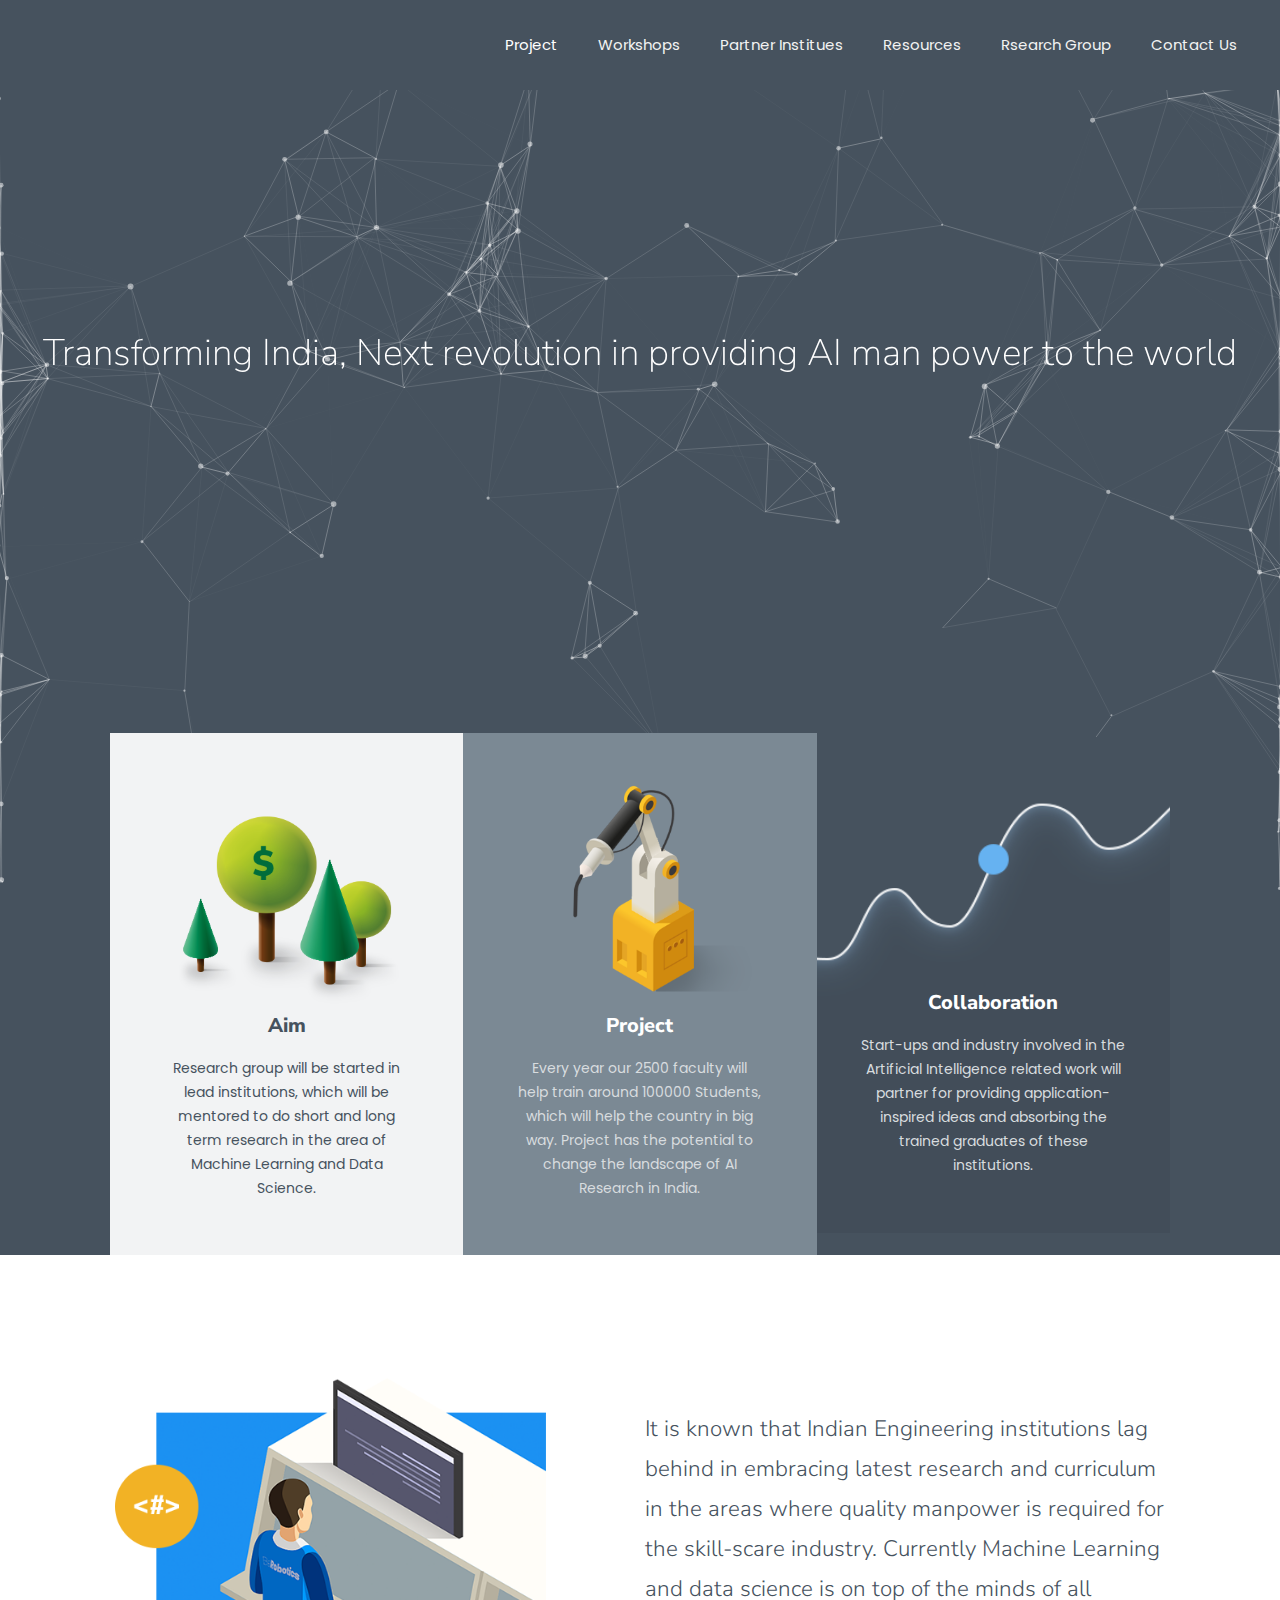
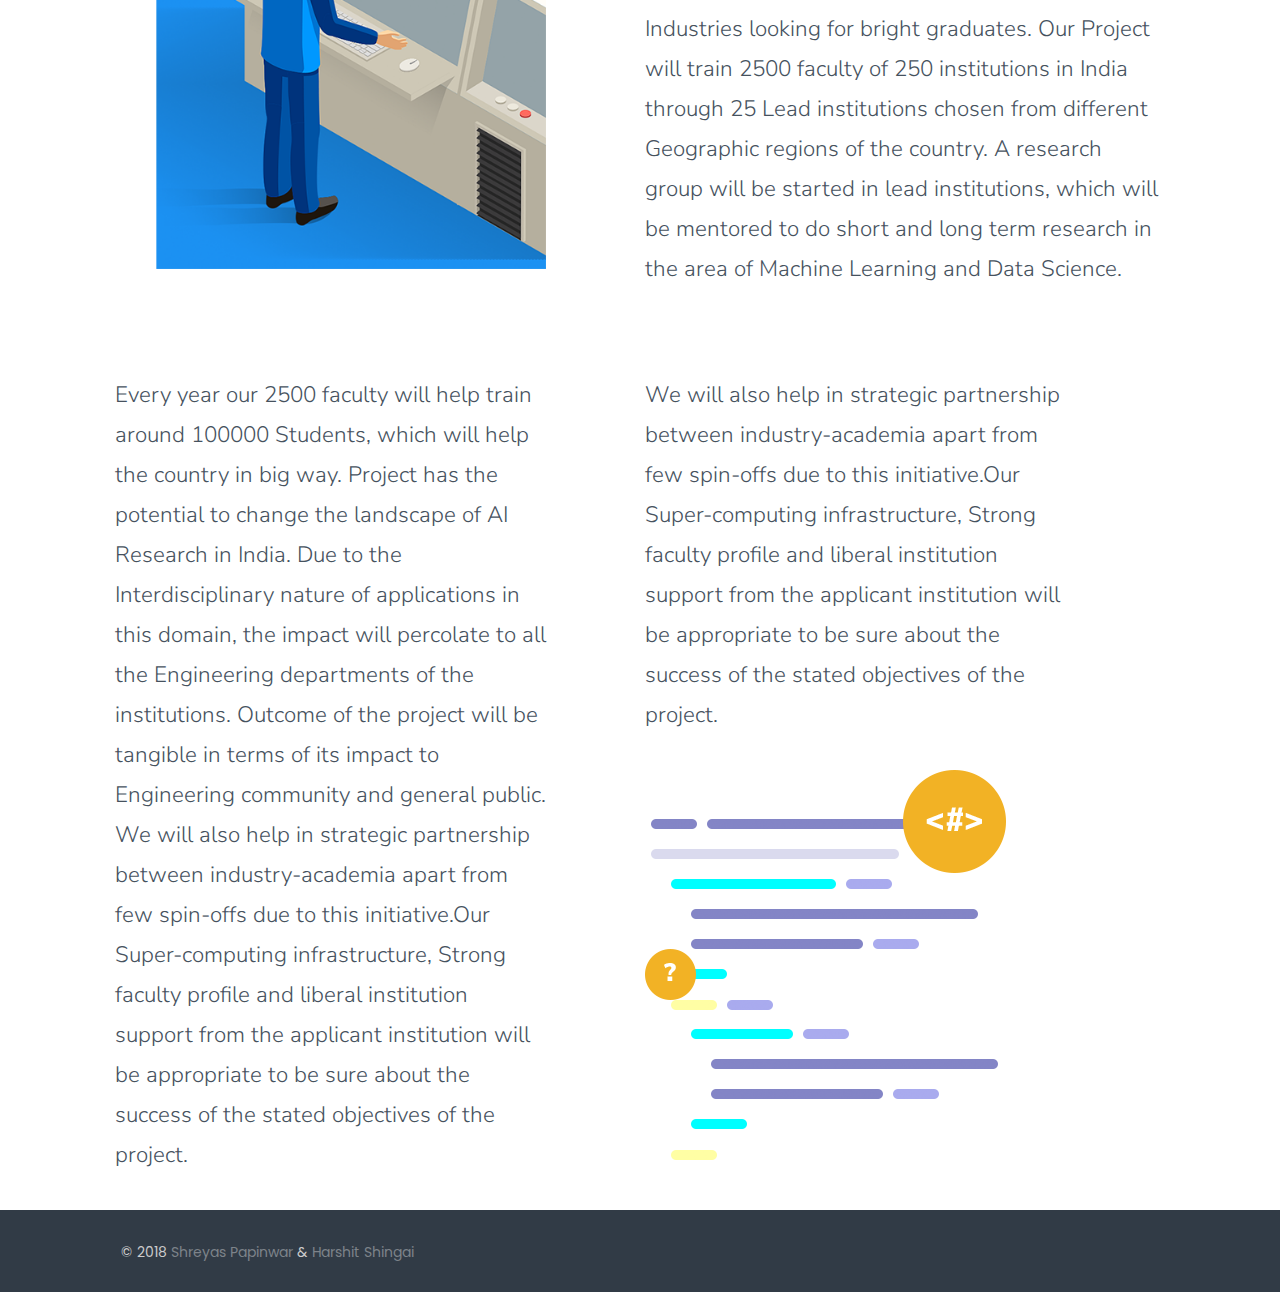
==== index.html @ 67ccd6a6 "Web" ====
<!DOCTYPE html>
<html class="no-js">
<meta http-equiv="content-type" content="text/html;charset=utf-8" />
<head>

    <!-- Basic Page Needs -->
    <meta charset="utf-8">
    <title>Deep Bennett</title>
    <meta name="description" content="">
    <meta name="author" content="">

    <!-- Mobile Specific Metas -->
    <meta name="viewport" content="width=device-width, initial-scale=1, maximum-scale=1">

    <!-- FONTS -->
    <link rel='stylesheet' href='http://fonts.googleapis.com/css?family=Roboto:100,300,400,400italic,700'>
    <link rel='stylesheet' href='http://fonts.googleapis.com/css?family=Patua+One:100,300,400,400italic,700'>
    <link rel='stylesheet' href='http://fonts.googleapis.com/css?family=Lato:400,400italic,700,700italic,900'>
    <link rel='stylesheet' href='http://fonts.googleapis.com/css?family=Poppins:100,300,400,400italic,500,700,700italic,800'>
    <link rel='stylesheet' href='http://fonts.googleapis.com/css?family=Nunito+Sans:100,300,400,400italic,500,700,700italic,800'>

    <!-- CSS -->
    <link rel='stylesheet' href='css/global.css'>
    <link rel='stylesheet' href='content/robotics/css/structure.css'>
    <link rel='stylesheet' href='content/robotics/css/robotics.css'>
    <link rel='stylesheet' href='content/robotics/css/custom.css'>
	<link rel = "stylesheet" href = "css/particles_style.css">
	<link rel='stylesheet' href='css/style-demo.css'>
	 
	 
	 
    <!-- Revolution Slider -->
    <link rel="stylesheet" href="plugins/rs-plugin/css/settings.css">

</head>

<body class="color-custom style-simple button-flat layout-full-width no-content-padding header-transparent header-fw minimalist-header-no sticky-header sticky-tb-color ab-hide subheader-both-center menu-link-color menuo-no-borders menuo-right mobile-tb-center mobile-mini-mr-ll tablet-sticky mobile-header-mini mobile-sticky be-reg-2081">
    <div>
	
        <div> 
            <header id="Header">
                <div class="header_placeholder"></div>
                <div id="Top_bar" style= "background: #46525E">
                    <div class="container">
                        <div class="column one">
                            <div class="top_bar_left clearfix">
                                <div class="logo">
                                    
                                </div> 
                                <div class="menu_wrapper">
                                    <nav id="menu">
                                        <ul id="menu-menu" class="menu menu-main">
                                            <li class="current-menu-item">
                                                <a href="index.html"><span>Project</span></a>
                                            </li>
                                            <li>
                                                <a href="content/robotics/constuction.html"><span>Workshops </span></a>
                                            </li>
                                            <li>
                                                <a href="content/robotics/partner%20institutes.html"><span>Partner Institues</span></a>
                                            </li>
                                            <li>
                                                <a href="content/robotics/Resources.html"><span>Resources</span></a>
                                            </li>
                                            <li>
                                                <a href="content/robotics/constuction.html"><span>Rsearch Group</span></a>
                                            </li>
                                            <li>
                                                <a href="content/robotics/contactDuplicate.html"><span>Contact Us</span></a>
                                            </li>
                                            
                                        </ul>
                                    </nav>
                                    <a class="responsive-menu-toggle " href="#"><i class="icon-menu-fine"></i></a>
                                </div>
                            </div>
                        </div>
                    </div>
                </div>
                <div class="mfn-main-slider" id="mfn-rev-slider">
                    <div id="rev_slider_1_1_wrapper" class="rev_slider_wrapper fullwidthbanner-container" data-source="gallery" style="margin:0px auto;background:#46525e;padding:0px;margin-top:0px;margin-bottom:0px;">
                        <div id="rev_slider_1_1" class="rev_slider fullwidthabanner tp-overflow-hidden" data-version="5.4.6.3.1">
                            <ul>
                                <li data-index="rs-1" data-transition	="fade" data-slotamount="default" data-hideafterloop="0" data-hideslideonmobile="off" data-easein="default" data-easeout="default" data-masterspeed="530" data-rotate="0" data-saveperformance="off" data-title="Slide"
                                    data-param1="" data-param2="" data-param3="" data-param4="" data-param5="" data-param6="" data-param7="" data-param8="" data-param9="" data-param10="" data-description="">
                                    <div id = "particles-js"> </div>
                                    
                                    <div class="tp-caption   tp-resizeme" id="slide-1-layer-1" data-x="center" data-y="center" data-voffset="-170" data-width="['auto']" data-height="['auto']" data-type="text" data-responsive_offset="on" data-frames='[{"delay":40,"speed":1500,"frame":"0","from":"opacity:0;","to":"o:1;","ease":"Power4.easeInOut"},{"delay":"wait","speed":300,"frame":"999","to":"opacity:0;","ease":"Power3.easeInOut"}]'
                                        data-textAlign="['inherit','inherit','inherit','inherit']" data-paddingtop="[0,0,0,0]" data-paddingright="[0,0,0,0]" data-paddingbottom="[0,0,0,0]" data-paddingleft="[0,0,0,0]" style="z-index: 6; white-space: nowrap; font-size: 4em; line-height: 80px; font-weight: 200; color: #fff; letter-spacing: 0px;font-family:Nunito Sans;">
                                           Transforming India, Next revolution in providing AI man power to the world  
                                
                                    </div>
                                    
                                </li>
                            </ul>
                        </div>
                    </div>
                </div>
            </header>
        </div>
		
       <div id="Content">
            <div class="content_wrapper clearfix">
                <div class="sections_group">
                    <div class="entry-content">
                        
                        <div class="section mcb-section no-margin-h no-margin-v" style="padding-top:0px; padding-bottom:0px;background-color:#46525e">
                            <div class="section_wrapper mcb-section-inner">
                               <div class="wrap mcb-wrap one-third valign-top move-up clearfix" style="padding:50px 5% 40px; background-color:#f2f3f4; margin-top:-200px" data-tablet="no-up" data-mobile="no-up">
                                    <div class="mcb-wrap-inner">
                                        <div class="column mcb-column one column_image">
                                            <div class="image_frame image_item no_link scale-with-grid aligncenter no_border">
                                                <div class="image_wrapper">
                                                    <img class="scale-with-grid" src="content/robotics/images/robotics-home-icon-1a.png">
                                                </div>
                                            </div>
                                        </div>
                                        <div class="column mcb-column one column_column ">
                                            <div class="column_attr clearfix align_center">
                                                <h5>Aim</h5>
                                                <p>
                                                    Research group will be started in lead institutions, which will be mentored to do short and long term research in the area of Machine Learning and Data Science.
                                                </p>
                                            </div>
                                        </div>
                                    </div>
                                </div> 
                               <div class="wrap mcb-wrap one-third valign-top move-up clearfix" style="padding:50px 5% 40px; background-color:#7b8994; margin-top:-200px" data-tablet="no-up" data-mobile="no-up">
                                    <div class="mcb-wrap-inner">
                                        <div class="column mcb-column one column_image ">
                                            <div class="image_frame image_item no_link scale-with-grid aligncenter no_border">
                                                <div class="image_wrapper">
                                                    <img class="scale-with-grid" src="content/robotics/images/robotics-home-icon-2a.png">
                                                </div>
                                            </div>
                                        </div>
                                        <div class="column mcb-column one column_column">
                                            <div class="column_attr clearfix align_center">
                                                <h5 style="color:#fff">Project</h5>
                                                <p style="color:#d8dcdf">
													Every year our 2500 faculty will help train around 100000 Students, which will help the country in big way. Project has the potential to change the landscape of AI Research in India.
                                                </p>
                                            </div>
                                        </div>
                                    </div>
                                </div> 
                                <div class="wrap mcb-wrap one-third valign-top move-up clearfix" style="margin-top:-196px" data-tablet="no-up" data-mobile="no-up">
                                    <div class="mcb-wrap-inner">
                                        
                                       <div class="column mcb-column one column_column ">
                                            <div class="column_attr clearfix align_center bg-cover" style=" background-color:#46525e; background-image:url('content/robotics/images/robotics-home-box3.png'); background-repeat:no-repeat; background-position:center top; padding:0 12%;">
                                                <hr class="no_line" style="margin:0 auto 250px">
                                                <h5 style="color:#fff;">Collaboration</h5>
                                                <p style="color:#d8dcdf">
                                                    Start-ups and industry involved in the Artificial Intelligence related work will partner for providing application-inspired ideas and absorbing the trained graduates of these institutions.
                                                </p>
                                                <hr class="no_line" style="margin:0 auto 40px">
                                            </div> 
                                        </div> 
                                    </div>
                                </div>
                            </div>    
                        </div>
		
        <!-- <div id="Content">
            <div class="content_wrapper clearfix">
                <div class="sections_group">
                    <div class="entry-content">
                        <div class="section mcb-section no-margin-h no-margin-v" style="padding-top:0px; padding-bottom:0px;background-color:#46525e">
                            <div class="section_wrapper mcb-section-inner">
                               <div class="wrap mcb-wrap one-third valign-top move-up clearfix" style="padding:50px 5% 40px; background-color:#f2f3f4; margin-top:-200px" data-tablet="no-up" data-mobile="no-up">
                                    <div class="mcb-wrap-inner">
                                        <div class="column mcb-column one column_image">
                                            <div class="image_frame image_item no_link scale-with-grid aligncenter no_border">
                                                <div class="image_wrapper">
                                                    <img class="scale-with-grid" src="content/robotics/images/robotics-home-icon-1a.png">
                                                </div>
                                            </div>
                                        </div>
                                        <div class="column mcb-column one column_column ">
                                            <div class="column_attr clearfix align_center">
                                                <h5>Aim</h5>
                                                <p>
                                                    Research group will be started in lead institutions, which will be mentored to do short and long term research in the area of Machine Learning and Data Science.
                                                </p>
                                            </div>
                                        </div>
                                    </div>
                                </div> 
                               <div class="wrap mcb-wrap one-third valign-top move-up clearfix" style="padding:50px 5% 40px; background-color:#7b8994; margin-top:-200px" data-tablet="no-up" data-mobile="no-up">
                                    <div class="mcb-wrap-inner">
                                        <div class="column mcb-column one column_image ">
                                            <div class="image_frame image_item no_link scale-with-grid aligncenter no_border">
                                                <div class="image_wrapper">
                                                    <img class="scale-with-grid" src="content/robotics/images/robotics-home-icon-2a.png">
                                                </div>
                                            </div>
                                        </div>
                                        <div class="column mcb-column one column_column">
                                            <div class="column_attr clearfix align_center">
                                                <h5 style="color:#fff">Automation</h5>
                                                <p style="color:#d8dcdf">
													Every year our 2500 faculty will help train around 100000 Students, which will help the country in big way. Project has the potential to change the landscape of AI Research in India.
                                                </p>
                                            </div>
                                        </div>
                                    </div>
                                </div> 
                                <div class="wrap mcb-wrap one-third valign-top move-up clearfix" style="margin-top:-196px" data-tablet="no-up" data-mobile="no-up">
                                    <div class="mcb-wrap-inner">
                                        
                                       <div class="column mcb-column one column_column ">
                                            <div class="column_attr clearfix align_center bg-cover" style=" background-color:#46525e; background-image:url('content/robotics/images/robotics-home-box3.png'); background-repeat:no-repeat; background-position:center top; padding:0 12%;">
                                                <hr class="no_line" style="margin:0 auto 250px">
                                                <h5 style="color:#fff;">Collaboration</h5>
                                                <p style="color:#d8dcdf">
                                                    Start-ups and industry involved in the Artificial Intelligence related work will partner for providing application-inspired ideas and absorbing the trained graduates of these institutions.
                                                </p>
                                                <hr class="no_line" style="margin:0 auto 40px">
                                            </div> 
                                        </div> 
                                    </div>
                                </div>
                            </div>    
                        </div> -->
                   
                <div class="column mcb-column one column_divider">
                    <hr class="no_line" style="margin:0 auto 40px">
                    </div>
                <div class="column mcb-column one column_divider">
                    <hr class="no_line" style="margin:0 auto 40px">
                    </div>
                <div class="column mcb-column one column_divider">
                    <hr class="no_line" style="margin:0 auto 40px">
                    </div>
                            <div class="section_wrapper mcb-section-inner">
                                <div class="wrap mcb-wrap one-second valign-middle clearfix">
                                    <div class="mcb-wrap-inner">
                                        <div class="column mcb-column five-sixth column_column  column-margin-20px">
                                            <div class="image_wrapper">
                                                    <img class="scale-with-grid" src="content/robotics/images/robotic-home-hashtag.png">
                                                </div>
                                        </div>
                                    </div>
                                </div>

                                <div class="wrap mcb-wrap one-second valign-middle clearfix">
                                    <div class="mcb-wrap-inner">
                                        <div class="column mcb-column one column_image">
                                            <div class="image_frame image_item no_link scale-with-grid no_border">
                                                <div class="column_attr clearfix" style="">
                                                <hr class="no_line" style="margin:0 auto 30px">
                                                <h2 style="font-size: 1.6em">It is known that Indian Engineering institutions lag behind in embracing latest research and curriculum in the areas where quality manpower is required for the skill-scare industry. Currently Machine Learning and data science is on top of the minds of all Industries looking for bright graduates. Our Project will train 2500 faculty of 250 institutions in India through 25 Lead institutions chosen from different Geographic regions of the country. A research group will be started in lead institutions, which will be mentored to do short and long term research in the area of Machine Learning and Data Science. </h2>
                                            </div>
                                            </div>
                                        </div>
                                    </div>
                                </div>
								
                            </div>
                            <div class="section_wrapper mcb-section-inner">
                                <div class="wrap mcb-wrap one-second valign-middle clearfix">
                                    <div class="mcb-wrap-inner">
                                        <div class="column mcb-column five-sixth column_column  column-margin-20px">
                                            <div class="column_attr clearfix" style="">
                                                <hr class="no_line" style="margin:0 auto 30px">
                                                
                                                <h2 style="font-size: 1.6em">Every year our 2500 faculty will help train around 100000 Students, which will help the country in big way. Project has the potential to change the landscape of AI Research in India. Due to the Interdisciplinary nature of applications in this domain, the impact will percolate to all the Engineering departments of the institutions. Outcome of the project will be tangible in terms of its  impact to Engineering community and general public. We will also help in strategic partnership between industry-academia apart from few spin-offs due to this initiative.Our Super-computing infrastructure, Strong faculty profile and liberal institution support from the applicant institution will be appropriate to be sure about the success of the stated objectives of the project.</h2>
											
											</div>
                                        </div>
                                    </div>
                                </div>
								
								<div class="wrap mcb-wrap one-second valign-middle clearfix">
                                    <div class="mcb-wrap-inner">
                                        <div class="column mcb-column five-sixth column_column  column-margin-20px">
                                            <div class="column_attr clearfix" style="">
                                                <hr class="no_line" style="margin:0 auto 30px">
                                                
                                                <h2 style="font-size: 1.6em">We will also help in strategic partnership between industry-academia apart from few spin-offs due to this initiative.Our Super-computing infrastructure, Strong faculty profile and liberal institution support from the applicant institution will be appropriate to be sure about the success of the stated objectives of the project.</h2>
											
											</div>
                                        </div>
                                    </div>
                                </div>
								
                                <div class="wrap mcb-wrap one-second valign-middle clearfix">
                                    <div class="mcb-wrap-inner">
                                        <div class="column mcb-column one column_image">
                                            <div class="image_frame image_item no_link scale-with-grid no_border">
                                                <div class="image_wrapper">
                                                    <img class="scale-with-grid" src="content/robotics/images/robotics-products-code.png">
                                                </div>
                                            </div>
                                        </div>
                                    </div>
                                </div>
                            </div>
                        
                        </div>

                    </div>
                </div>
            </div>
        <footer id="Footer" class="clearfix">
            
            <div class="footer_copy">
                <div class="container">
                    <div class="column one">
                        <a id="back_to_top" class="button button_js" href="#"><i class="icon-up-open-big"></i></a>
                        <div class="copyright">
                            &copy; 2018 <a target="_blank" rel="nofollow" href="http://shreyaspapi.github.io">Shreyas Papinwar</a> & <a target="_blank" rel="nofollow" href="https://www.linkedin.com/in/harshitsinghai/">Harshit Shingai</a>
                        </div>
                    </div>
                </div>
            </div>
        </footer>
        
    </div> 

    <!-- JS -->
    <script src="js/jquery-2.1.4.min.js"></script>

    <script src="js/mfn.menu.js"></script>
    <script src="js/jquery.plugins.js"></script>
    <script src="js/jquery.jplayer.min.js"></script>
    <script src="js/animations/animations.js"></script>
    <script src="js/translate3d.js"></script>
    <script src="js/scripts.js"></script>

    <script src="plugins/rs-plugin/js/jquery.themepunch.tools.min.js"></script>
    <script src="plugins/rs-plugin/js/jquery.themepunch.revolution.min.js"></script>

    <script src="plugins/rs-plugin/js/extensions/revolution.extension.video.min.js"></script>
    <script src="plugins/rs-plugin/js/extensions/revolution.extension.slideanims.min.js"></script>
    <script src="plugins/rs-plugin/js/extensions/revolution.extension.actions.min.js"></script>
    <script src="plugins/rs-plugin/js/extensions/revolution.extension.layeranimation.min.js"></script>
    <script src="plugins/rs-plugin/js/extensions/revolution.extension.kenburn.min.js"></script>
    <script src="plugins/rs-plugin/js/extensions/revolution.extension.navigation.min.js"></script>
    <script src="plugins/rs-plugin/js/extensions/revolution.extension.migration.min.js"></script>
    <script src="plugins/rs-plugin/js/extensions/revolution.extension.parallax.min.js"></script>
	
	<script type = "text/javascript" src = "js/particles.js"> </script>
	<script type = "text/javascript" src = "js/particles_app.js"> </script>


    <script>
        var revapi1, tpj = jQuery;
		  tpj(document).ready(function() {
			  if (tpj("#rev_slider_1_1").revolution == undefined) {
				  revslider_showDoubleJqueryError("#rev_slider_1_1");
			  } else {
				  revapi1 = tpj("#rev_slider_1_1").show().revolution({
					  sliderType : "standard",
					  sliderLayout : "auto",
					  dottedOverlay : "none",
					  delay : 9000,
					  navigation : {
						  onHoverStop : "off",
					  },
					  visibilityLevels : [1240, 1024, 778, 480],
					  gridwidth : 1920,
					  gridheight : 1400,
					  lazyType : "none",
					  shadow : 0,
					  spinner : "spinner2",
					  stopLoop : "off",
					  stopAfterLoops : -1,
					  stopAtSlide : -1,
					  shuffle : "off",
					  autoHeight : "off",
					  disableProgressBar : "on",
					  hideThumbsOnMobile : "off",
					  hideSliderAtLimit : 0,
					  hideCaptionAtLimit : 0,
					  hideAllCaptionAtLilmit : 0,
					  debugMode : false,
					  fallbacks : {
						  simplifyAll : "off",
						  nextSlideOnWindowFocus : "off",
						  disableFocusListener : false,
					  }
				  });
			  }
		  });
</script>

</body>



</html>
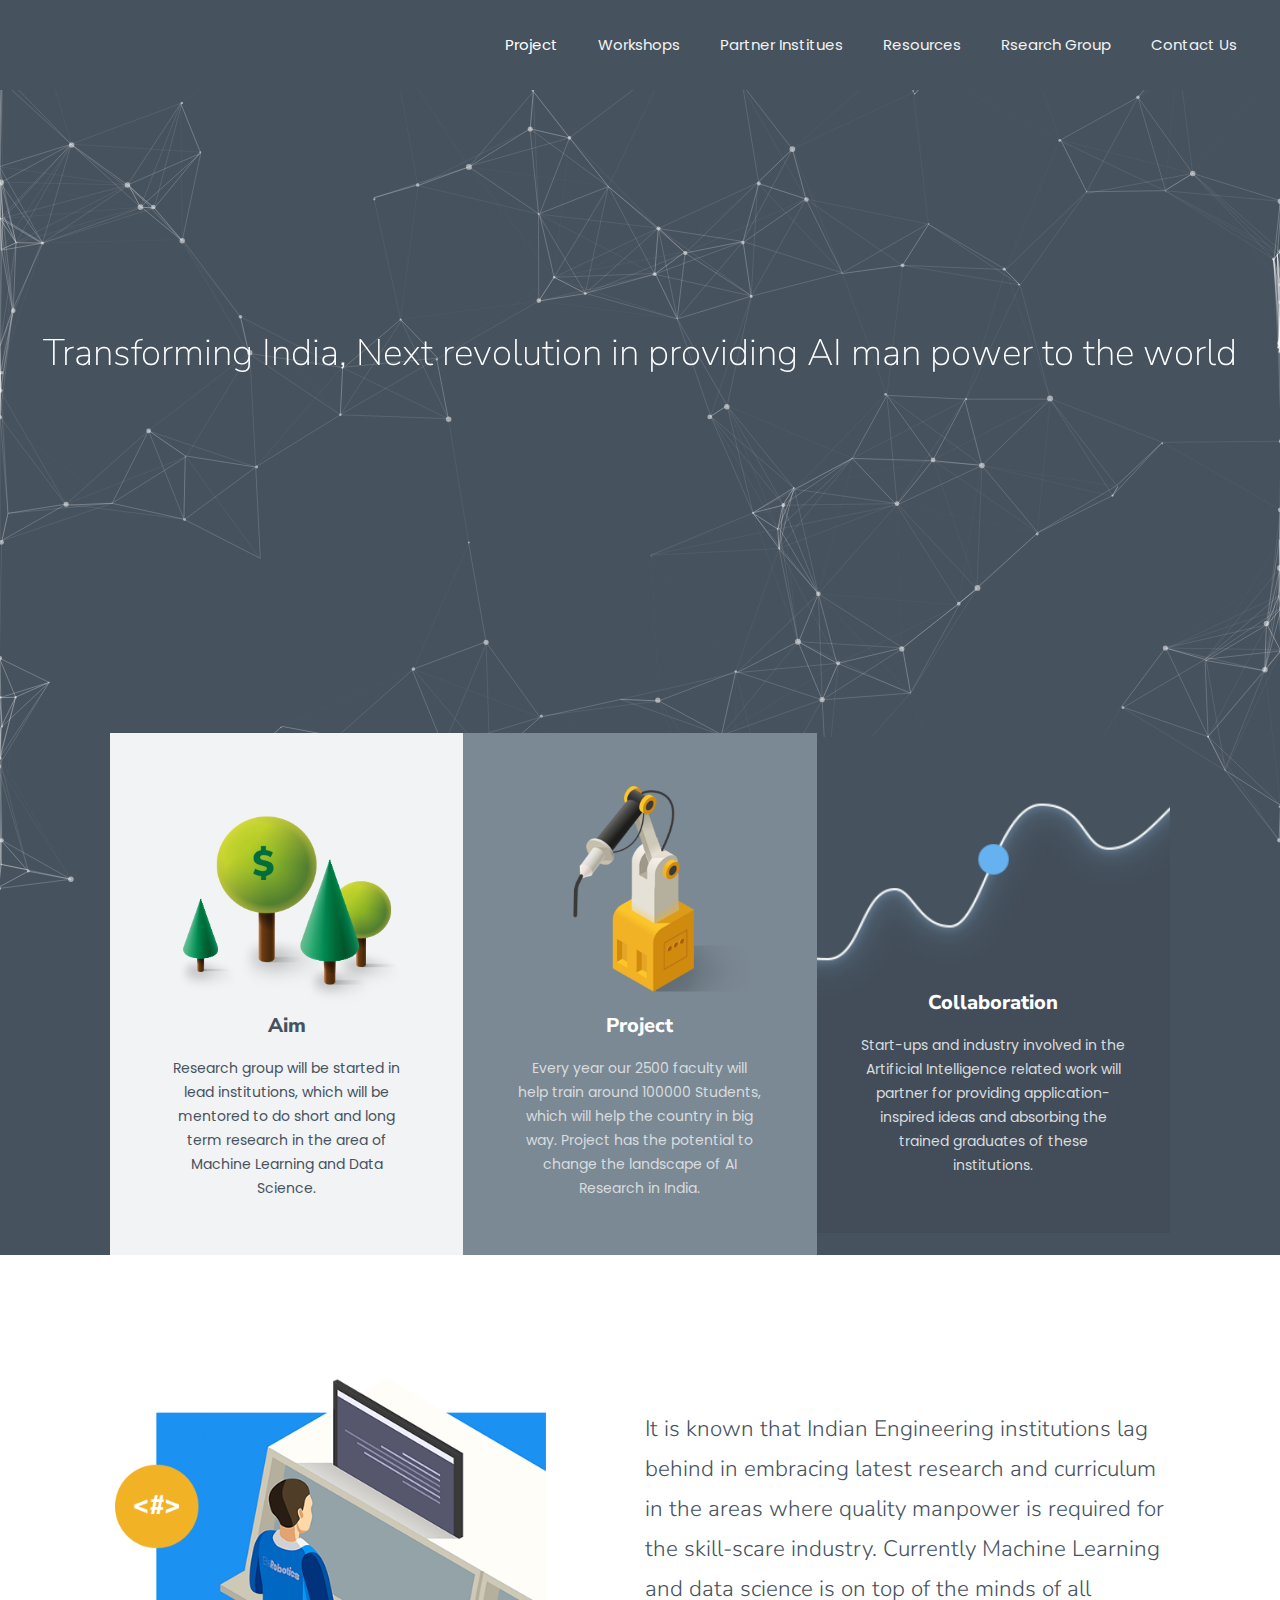
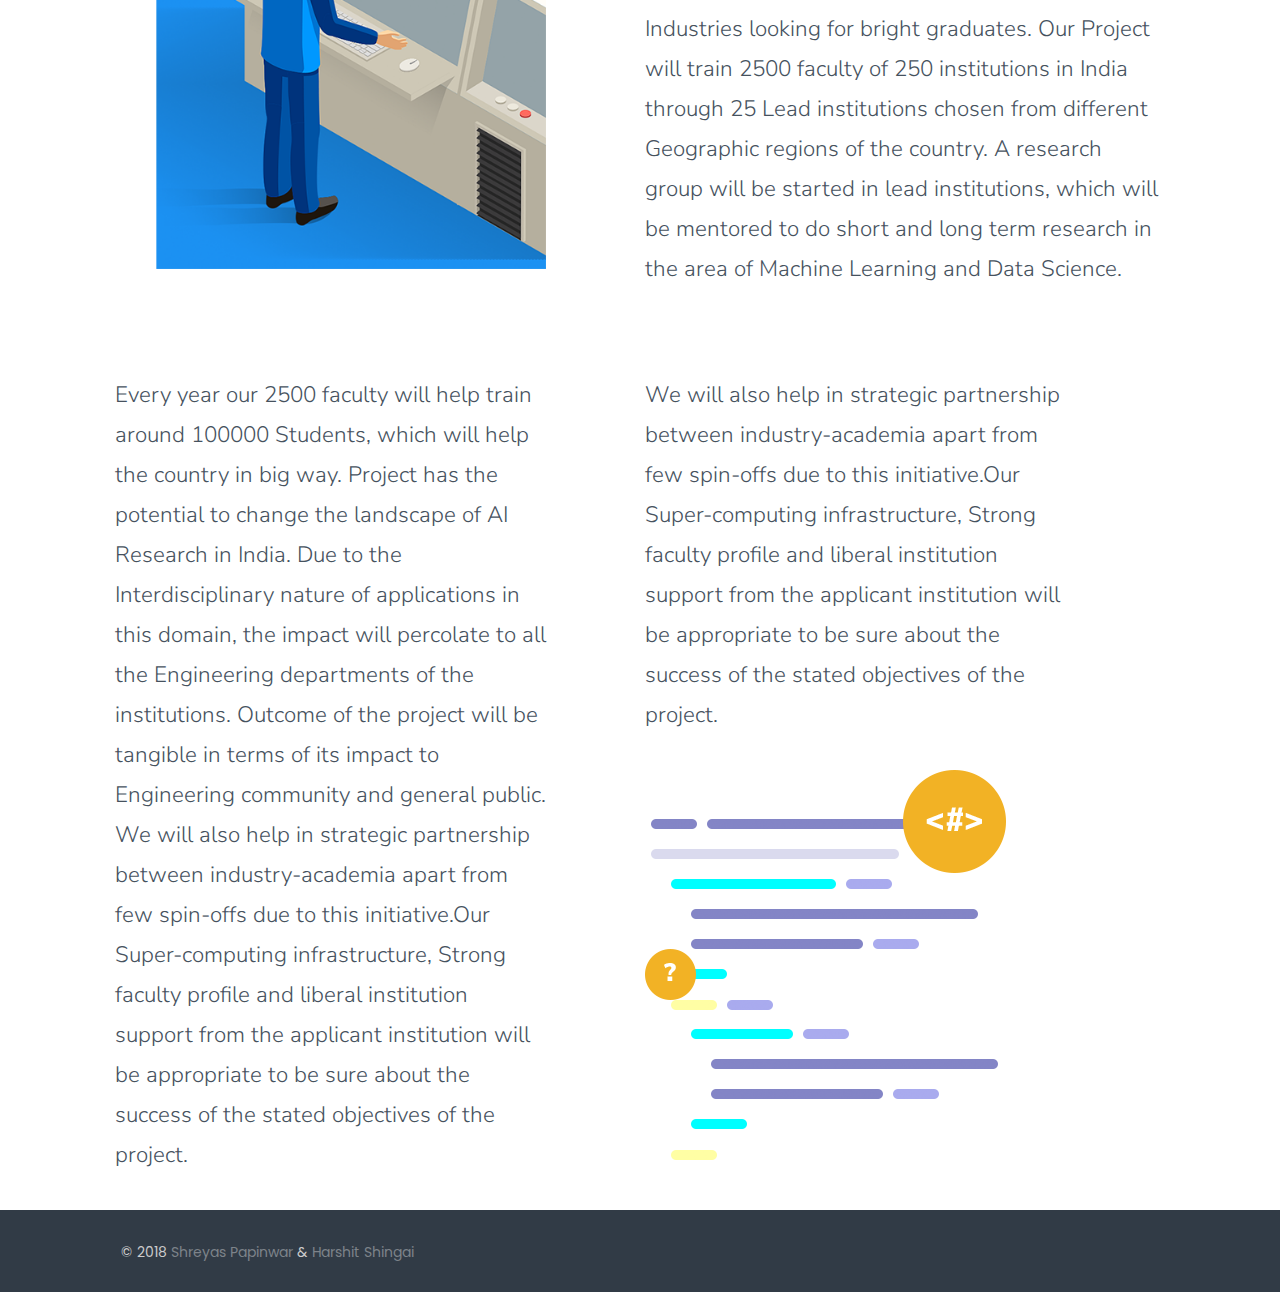
==== commit f57a1731: "Title" ====
--- a/index.html
+++ b/index.html
@@ -5,7 +5,7 @@
 
     <!-- Basic Page Needs -->
     <meta charset="utf-8">
-    <title>Deep Bennett</title>
+    <title>Deep Learning</title>
     <meta name="description" content="">
     <meta name="author" content="">
 
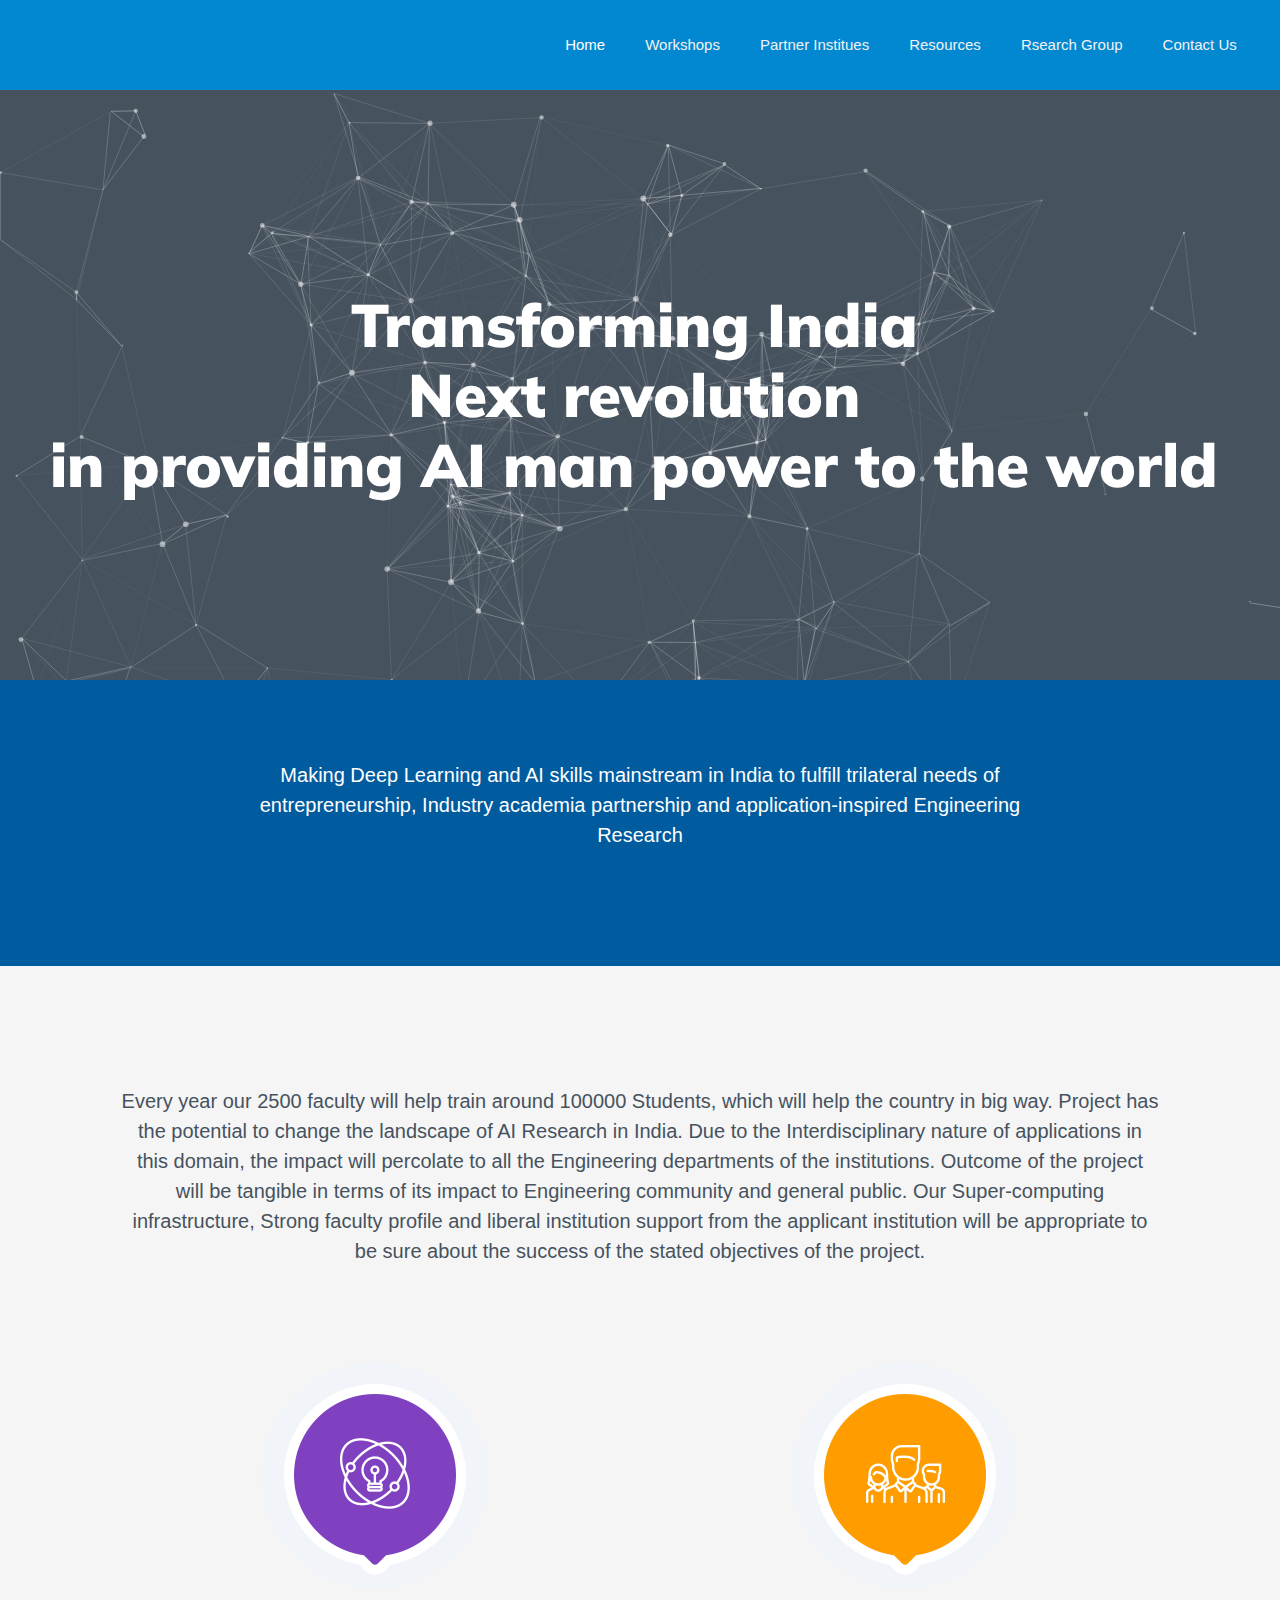
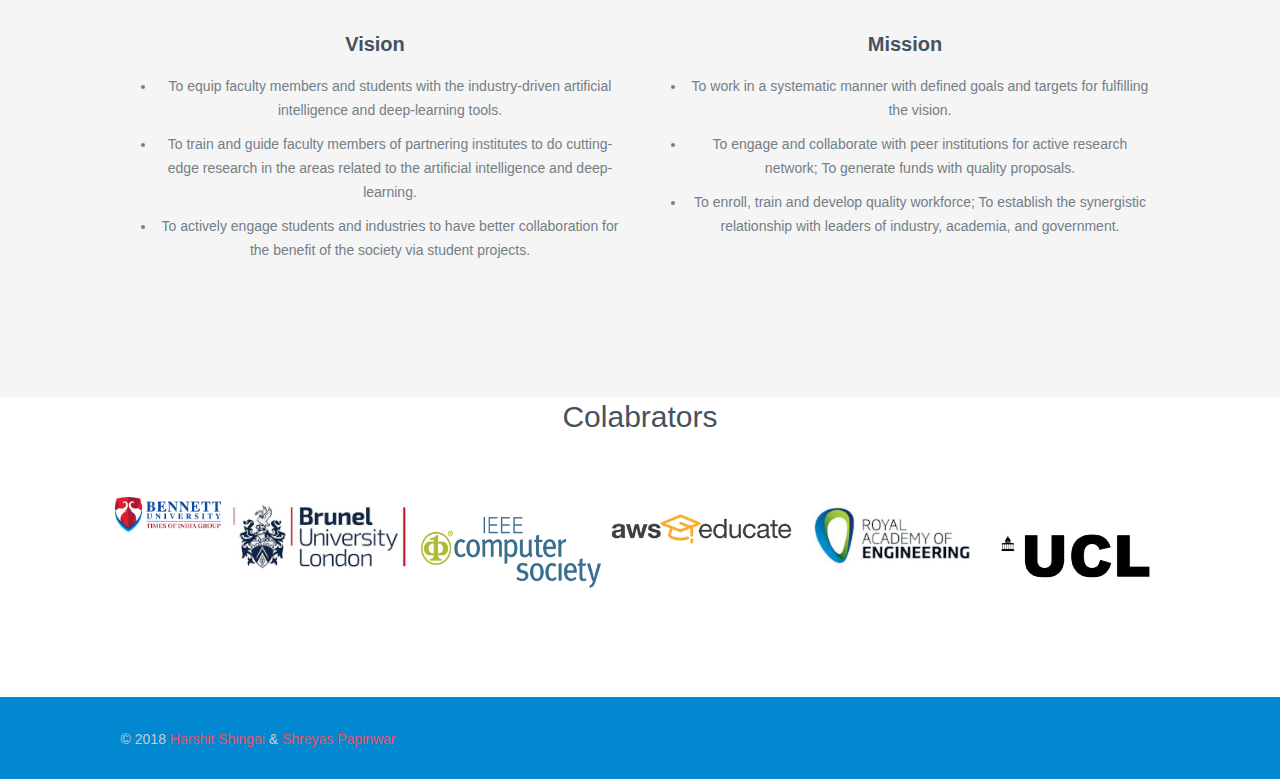
==== commit 7ce03e09: "Update" ====
--- a/index.html
+++ b/index.html
@@ -1,323 +1,244 @@
 <!DOCTYPE html>
+<!--[if lt IE 7]><html class="no-js lt-ie10 lt-ie9 lt-ie8 lt-ie7 "> <![endif]-->
+<!--[if IE 7]><html class="no-js lt-ie10 lt-ie9 lt-ie8"> <![endif]-->
+<!--[if IE 8]><html class="no-js lt-ie10 lt-ie9"> <![endif]-->
+<!--[if IE 9]><html class="no-js lt-ie10"> <![endif]-->
+<!--[if gt IE 8]><!-->
 <html class="no-js">
+<!--<![endif]-->
+
+
+
 <meta http-equiv="content-type" content="text/html;charset=utf-8" />
 <head>
 
-    <!-- Basic Page Needs -->
+    
     <meta charset="utf-8">
     <title>Deep Learning</title>
     <meta name="description" content="">
     <meta name="author" content="">
 
-    <!-- Mobile Specific Metas -->
     <meta name="viewport" content="width=device-width, initial-scale=1, maximum-scale=1">
 
-    <!-- FONTS -->
-    <link rel='stylesheet' href='http://fonts.googleapis.com/css?family=Roboto:100,300,400,400italic,700'>
-    <link rel='stylesheet' href='http://fonts.googleapis.com/css?family=Patua+One:100,300,400,400italic,700'>
-    <link rel='stylesheet' href='http://fonts.googleapis.com/css?family=Lato:400,400italic,700,700italic,900'>
-    <link rel='stylesheet' href='http://fonts.googleapis.com/css?family=Poppins:100,300,400,400italic,500,700,700italic,800'>
-    <link rel='stylesheet' href='http://fonts.googleapis.com/css?family=Nunito+Sans:100,300,400,400italic,500,700,700italic,800'>
-
-    <!-- CSS -->
+    <link rel='stylesheet' href='https://fonts.googleapis.com/css?family=Roboto:100,300,400,400italic,700'>
+    <link rel='stylesheet' href='https://fonts.googleapis.com/css?family=Patua+One:100,300,400,400italic,700'>
+    <link rel='stylesheet' href='https://fonts.googleapis.com/css?family=Lato:400,400italic,700,700italic,900'>
+    <link rel='stylesheet' href='https://fonts.googleapis.com/css?family=Muli:100,300,400,400italic,500,700,700italic,900'>
+
     <link rel='stylesheet' href='css/global.css'>
-    <link rel='stylesheet' href='content/robotics/css/structure.css'>
-    <link rel='stylesheet' href='content/robotics/css/robotics.css'>
-    <link rel='stylesheet' href='content/robotics/css/custom.css'>
-	<link rel = "stylesheet" href = "css/particles_style.css">
-	<link rel='stylesheet' href='css/style-demo.css'>
-	 
-	 
-	 
-    <!-- Revolution Slider -->
-    <link rel="stylesheet" href="plugins/rs-plugin/css/settings.css">
+    <link rel='stylesheet' href='content/deep_learning/css/structure.css'>
+    <link rel='stylesheet' href='content/deep_learning/css/robotics.css'>
+
+	<link rel="stylesheet" href="plugins/rs-plugin/css/settings.css">
+	
+	 <link rel='stylesheet' href='css/style-demo.css'>
+	 <link rel = "stylesheet" href = "css/particles_style.css">
+        <link rel='stylesheet' href='content/deep_learning/css/custom.css'>
+
 
 </head>
 
-<body class="color-custom style-simple button-flat layout-full-width no-content-padding header-transparent header-fw minimalist-header-no sticky-header sticky-tb-color ab-hide subheader-both-center menu-link-color menuo-no-borders menuo-right mobile-tb-center mobile-mini-mr-ll tablet-sticky mobile-header-mini mobile-sticky be-reg-2081">
-    <div>
-	
-        <div> 
+<body class="color-custom style-default button-default layout-full-width if-zoom if-border-hide no-content-padding no-shadows header-classic header-fw minimalist-header-no sticky-header sticky-tb-color ab-hide subheader-both-center menu-link-color menuo-no-borders menuo-right mobile-tb-center mobile-side-slide mobile-mini-mr-ll be-reg-206">
+    <div id="Wrapper">
+        <div id="Header_wrapper" class="bg-parallax" data-enllax-ratio="0.3">
             <header id="Header">
                 <div class="header_placeholder"></div>
-                <div id="Top_bar" style= "background: #46525E">
+                <div id="Top_bar" style="background-color: #0288d1">
                     <div class="container">
                         <div class="column one">
                             <div class="top_bar_left clearfix">
-                                <div class="logo">
-                                    
-                                </div> 
-                                <div class="menu_wrapper">
-                                    <nav id="menu">
-                                        <ul id="menu-menu" class="menu menu-main">
+                                
+                                <div class="menu_wrapper" style="color: black">
+                                    <nav id="menu" class="menu-main-menu-container">
+                                        <ul id="menu-main-menu" class="menu">
                                             <li class="current-menu-item">
-                                                <a href="index.html"><span>Project</span></a>
-                                            </li>
-                                            <li>
-                                                <a href="content/robotics/constuction.html"><span>Workshops </span></a>
-                                            </li>
-                                            <li>
-                                                <a href="content/robotics/partner%20institutes.html"><span>Partner Institues</span></a>
-                                            </li>
-                                            <li>
-                                                <a href="content/robotics/Resources.html"><span>Resources</span></a>
-                                            </li>
-                                            <li>
-                                                <a href="content/robotics/constuction.html"><span>Rsearch Group</span></a>
-                                            </li>
-                                            <li>
-                                                <a href="content/robotics/contactDuplicate.html"><span>Contact Us</span></a>
-                                            </li>
-                                            
+                                                <a href="../../index.html"><span>Home</span></a>
+                                            </li>
+                                            <li>
+                                                <a href="content/deep_learning/workshop.html"><span>Workshops </span></a>
+                                            </li>
+                                            <li>
+                                                <a href="content/deep_learning/partner%20institutes.html"><span>Partner Institues</span></a>
+                                            </li>
+                                            <li>
+                                                <a href="content/deep_learning/Resources.html"><span>Resources</span></a>
+                                            </li>
+                                            <li>
+                                                <a href="content/deep_learning/constuction.html"><span>Rsearch Group</span></a>
+                                            </li>
+                                            <li>
+                                                <a href="content/deep_learning/contact.html"><span>Contact Us</span></a>
+                                            </li>
                                         </ul>
                                     </nav>
-                                    <a class="responsive-menu-toggle " href="#"><i class="icon-menu-fine"></i></a>
+                                    <a class="responsive-menu-toggle" href="#"><i class="icon-menu-fine"></i></a>
                                 </div>
                             </div>
                         </div>
                     </div>
                 </div>
-                <div class="mfn-main-slider" id="mfn-rev-slider">
-                    <div id="rev_slider_1_1_wrapper" class="rev_slider_wrapper fullwidthbanner-container" data-source="gallery" style="margin:0px auto;background:#46525e;padding:0px;margin-top:0px;margin-bottom:0px;">
-                        <div id="rev_slider_1_1" class="rev_slider fullwidthabanner tp-overflow-hidden" data-version="5.4.6.3.1">
+				<div class="mfn-main-slider" id="mfn-rev-slider">
+                    <div id="rev_slider_1_1_wrapper" class="rev_slider_wrapper fullwidthbanner-container" data-source="gallery" style="margin:0px auto;background:transparent;padding:0px;margin-top:0px;margin-bottom:0px;">
+                        <div id="rev_slider_1_1" class="rev_slider fullwidthabanner" data-version="5.4.6">
                             <ul>
-                                <li data-index="rs-1" data-transition	="fade" data-slotamount="default" data-hideafterloop="0" data-hideslideonmobile="off" data-easein="default" data-easeout="default" data-masterspeed="530" data-rotate="0" data-saveperformance="off" data-title="Slide"
-                                    data-param1="" data-param2="" data-param3="" data-param4="" data-param5="" data-param6="" data-param7="" data-param8="" data-param9="" data-param10="" data-description="">
+                                <li data-index="rs-1" data-transition="fade" data-slotamount="default" data-hideafterloop="0" data-hideslideonmobile="off" data-easein="default" data-easeout="default" data-masterspeed="300" data-rotate="0" data-saveperformance="off" data-title="Slide" data-param1="" data-param2="" data-param3="" data-param4="" data-param5="" data-param6="" data-param7="" data-param8="" data-param9="" data-param10="" data-description="">
                                     <div id = "particles-js"> </div>
                                     
-                                    <div class="tp-caption   tp-resizeme" id="slide-1-layer-1" data-x="center" data-y="center" data-voffset="-170" data-width="['auto']" data-height="['auto']" data-type="text" data-responsive_offset="on" data-frames='[{"delay":40,"speed":1500,"frame":"0","from":"opacity:0;","to":"o:1;","ease":"Power4.easeInOut"},{"delay":"wait","speed":300,"frame":"999","to":"opacity:0;","ease":"Power3.easeInOut"}]'
-                                        data-textAlign="['inherit','inherit','inherit','inherit']" data-paddingtop="[0,0,0,0]" data-paddingright="[0,0,0,0]" data-paddingbottom="[0,0,0,0]" data-paddingleft="[0,0,0,0]" style="z-index: 6; white-space: nowrap; font-size: 4em; line-height: 80px; font-weight: 200; color: #fff; letter-spacing: 0px;font-family:Nunito Sans;">
-                                           Transforming India, Next revolution in providing AI man power to the world  
-                                
+                                    <div class="tp-caption   tp-resizeme" id="slide-1-layer-3" data-x="center" data-hoffset="" data-y="bottom" data-voffset="" data-width="['none','none','none','none']" data-height="['none','none','none','none']" data-type="image" data-responsive_offset="on" data-frames='[{"delay":10,"speed":10,"frame":"0","from":"opacity:0;","to":"o:1;","ease":"Power3.easeInOut"},{"delay":"wait","speed":300,"frame":"999","to":"opacity:0;","ease":"Power3.easeInOut"}]' data-textAlign="['inherit','inherit','inherit','inherit']" data-paddingtop="[0,0,0,0]" data-paddingright="[0,0,0,0]" data-paddingbottom="[0,0,0,0]" data-paddingleft="[0,0,0,0]" style="z-index: 6;">
+                                    </div>
+                                    <div class="tp-caption   tp-resizeme rs-parallaxlevel-3" id="slide-1-layer-4" data-x="30" data-y="center" data-voffset="10" data-width="['auto']" data-height="['auto']" data-type="text" data-responsive_offset="on" data-frames='[{"delay":200,"speed":800,"frame":"0","from":"opacity:0;","to":"o:1;","ease":"Power3.easeInOut"},{"delay":"wait","speed":300,"frame":"999","to":"opacity:0;","ease":"Power3.easeInOut"}]' data-textAlign="['inherit','inherit','inherit','inherit']" data-paddingtop="[0,0,0,0]" data-paddingright="[0,0,0,0]" data-paddingbottom="[0,0,0,0]" data-paddingleft="[0,0,0,0]" style="z-index: 7; white-space: nowrap; font-size: 60px; line-height: 70px; font-weight: 900; color: #fff; letter-spacing: 0px;font-family:Muli;">
+                                        <center>Transforming India</center><center> Next revolution</center>
+                                        in providing AI man power to the world 
                                     </div>
                                     
                                 </li>
                             </ul>
                         </div>
-                    </div>
-                </div>
-            </header>
+
+                    </div>
+                </div>
+				</header>
         </div>
-		
-       <div id="Content">
+        <div id="Content">
             <div class="content_wrapper clearfix">
                 <div class="sections_group">
                     <div class="entry-content">
-                        
-                        <div class="section mcb-section no-margin-h no-margin-v" style="padding-top:0px; padding-bottom:0px;background-color:#46525e">
+                        <div class="section mcb-section" style="padding-top:80px; padding-bottom:40px; background-color:#005b9f; background-image:url(content/deep_learning/images/home_meeting_sectionbg1.png); background-repeat:no-repeat; background-position:center bottom;">
                             <div class="section_wrapper mcb-section-inner">
-                               <div class="wrap mcb-wrap one-third valign-top move-up clearfix" style="padding:50px 5% 40px; background-color:#f2f3f4; margin-top:-200px" data-tablet="no-up" data-mobile="no-up">
+                                <div class="wrap mcb-wrap one valign-top clearfix" style="padding:0 10%">
+                                    <div class="mcb-wrap-inner">
+                                        <div class="column mcb-column one column_column">
+                                            <div class="column_attr clearfix align_center">
+                                                <h3 style="color:#fff;">Making Deep Learning and AI skills
+                                                    mainstream in India to fulfill trilateral
+                                                    needs of entrepreneurship, Industry
+                                                    academia partnership and
+                                                    application-inspired Engineering
+                                                    Research</h3>
+                                            </div>
+                                        </div>
+                                        <div class="column mcb-column one column_divider ">
+                                            <hr class="no_line" style="margin:0 auto 20px">
+                                        </div>
+                                        
+                                    </div>
+                                </div>
+                            </div>
+                        </div>
+                        <div class="section mcb-section" style="padding-top:120px; padding-bottom:80px; background-image:url(content/misha/images/home_meeting_sectionbg2.png);  background-position:center top; background-color: #F5F5F5">
+                            <div class="section_wrapper mcb-section-inner">
+                                <div class="wrap mcb-wrap one valign-top clearfix">
+                                    <div class="mcb-wrap-inner">
+                                        <div class="column mcb-column one column_column">
+                                            <div class="column_attr clearfix align_center">
+                                                <h3>Every year our 2500 faculty will help train around 100000 Students, which will help the country in big way. Project has the potential to change the landscape of AI Research in India. Due to the Interdisciplinary nature of applications in this domain, the impact will percolate to all the Engineering departments of the institutions. Outcome of the project will be tangible in terms of its  impact to Engineering community and general public. Our Super-computing infrastructure, Strong faculty profile and liberal institution support from the applicant institution will be appropriate to be sure about the success of the stated objectives of the project.</h3>
+                                            </div>
+                                        </div>
+                                        <div class="column mcb-column one column_divider ">
+                                            <hr class="no_line" style="margin:0 auto 40px">
+                                        </div>
+                                    </div>
+                                </div>
+                                
+                                <div class="wrap mcb-wrap one-second valign-top clearfix" style="padding:0 1%">
                                     <div class="mcb-wrap-inner">
                                         <div class="column mcb-column one column_image">
                                             <div class="image_frame image_item no_link scale-with-grid aligncenter no_border">
                                                 <div class="image_wrapper">
-                                                    <img class="scale-with-grid" src="content/robotics/images/robotics-home-icon-1a.png">
-                                                </div>
-                                            </div>
-                                        </div>
-                                        <div class="column mcb-column one column_column ">
-                                            <div class="column_attr clearfix align_center">
-                                                <h5>Aim</h5>
-                                                <p>
-                                                    Research group will be started in lead institutions, which will be mentored to do short and long term research in the area of Machine Learning and Data Science.
-                                                </p>
-                                            </div>
-                                        </div>
-                                    </div>
-                                </div> 
-                               <div class="wrap mcb-wrap one-third valign-top move-up clearfix" style="padding:50px 5% 40px; background-color:#7b8994; margin-top:-200px" data-tablet="no-up" data-mobile="no-up">
-                                    <div class="mcb-wrap-inner">
-                                        <div class="column mcb-column one column_image ">
-                                            <div class="image_frame image_item no_link scale-with-grid aligncenter no_border">
-                                                <div class="image_wrapper">
-                                                    <img class="scale-with-grid" src="content/robotics/images/robotics-home-icon-2a.png">
+                                                	
+                                                	<img class="scale-with-grid" src="content/deep_learning/images/aim.png">
                                                 </div>
                                             </div>
                                         </div>
                                         <div class="column mcb-column one column_column">
                                             <div class="column_attr clearfix align_center">
-                                                <h5 style="color:#fff">Project</h5>
-                                                <p style="color:#d8dcdf">
-													Every year our 2500 faculty will help train around 100000 Students, which will help the country in big way. Project has the potential to change the landscape of AI Research in India.
+                                                <h4>Vision</h4>
+                                                <p class="big">
+                                                    <ul>
+													    <li>To equip faculty members and students with the industry-driven artificial intelligence and deep-learning tools.</li>
+                                                        <li>To train and guide faculty members of partnering institutes to do cutting-edge research in the areas related to the artificial intelligence and deep-learning.</li>
+                                                        <li>To actively engage students and industries to have better collaboration for the benefit of the society via student projects.</li>
+													</ul>
                                                 </p>
                                             </div>
                                         </div>
                                     </div>
-                                </div> 
-                                <div class="wrap mcb-wrap one-third valign-top move-up clearfix" style="margin-top:-196px" data-tablet="no-up" data-mobile="no-up">
-                                    <div class="mcb-wrap-inner">
-                                        
-                                       <div class="column mcb-column one column_column ">
-                                            <div class="column_attr clearfix align_center bg-cover" style=" background-color:#46525e; background-image:url('content/robotics/images/robotics-home-box3.png'); background-repeat:no-repeat; background-position:center top; padding:0 12%;">
-                                                <hr class="no_line" style="margin:0 auto 250px">
-                                                <h5 style="color:#fff;">Collaboration</h5>
-                                                <p style="color:#d8dcdf">
-                                                    Start-ups and industry involved in the Artificial Intelligence related work will partner for providing application-inspired ideas and absorbing the trained graduates of these institutions.
-                                                </p>
-                                                <hr class="no_line" style="margin:0 auto 40px">
-                                            </div> 
-                                        </div> 
-                                    </div>
-                                </div>
-                            </div>    
-                        </div>
-		
-        <!-- <div id="Content">
-            <div class="content_wrapper clearfix">
-                <div class="sections_group">
-                    <div class="entry-content">
-                        <div class="section mcb-section no-margin-h no-margin-v" style="padding-top:0px; padding-bottom:0px;background-color:#46525e">
-                            <div class="section_wrapper mcb-section-inner">
-                               <div class="wrap mcb-wrap one-third valign-top move-up clearfix" style="padding:50px 5% 40px; background-color:#f2f3f4; margin-top:-200px" data-tablet="no-up" data-mobile="no-up">
+                                </div>
+                                <div class="wrap mcb-wrap one-second valign-top clearfix" style="padding:0 1%">
                                     <div class="mcb-wrap-inner">
                                         <div class="column mcb-column one column_image">
                                             <div class="image_frame image_item no_link scale-with-grid aligncenter no_border">
                                                 <div class="image_wrapper">
-                                                    <img class="scale-with-grid" src="content/robotics/images/robotics-home-icon-1a.png">
-                                                </div>
-                                            </div>
-                                        </div>
-                                        <div class="column mcb-column one column_column ">
-                                            <div class="column_attr clearfix align_center">
-                                                <h5>Aim</h5>
-                                                <p>
-                                                    Research group will be started in lead institutions, which will be mentored to do short and long term research in the area of Machine Learning and Data Science.
-                                                </p>
-                                            </div>
-                                        </div>
-                                    </div>
-                                </div> 
-                               <div class="wrap mcb-wrap one-third valign-top move-up clearfix" style="padding:50px 5% 40px; background-color:#7b8994; margin-top:-200px" data-tablet="no-up" data-mobile="no-up">
-                                    <div class="mcb-wrap-inner">
-                                        <div class="column mcb-column one column_image ">
-                                            <div class="image_frame image_item no_link scale-with-grid aligncenter no_border">
-                                                <div class="image_wrapper">
-                                                    <img class="scale-with-grid" src="content/robotics/images/robotics-home-icon-2a.png">
+                                                	<img class="scale-with-grid" src="content/deep_learning/images/mission.png">
                                                 </div>
                                             </div>
                                         </div>
                                         <div class="column mcb-column one column_column">
                                             <div class="column_attr clearfix align_center">
-                                                <h5 style="color:#fff">Automation</h5>
-                                                <p style="color:#d8dcdf">
-													Every year our 2500 faculty will help train around 100000 Students, which will help the country in big way. Project has the potential to change the landscape of AI Research in India.
+                                                <h4>Mission</h4>
+                                                <p class="big">
+                                                    <ul>
+                                                        <li>  To work in a systematic manner with defined goals and targets for fulfilling the vision.</li>
+                                                        <li>To engage and collaborate with peer institutions for active research network; To generate funds with quality proposals.</li>
+                                                        <li>  To enroll, train and develop quality workforce; To establish the synergistic relationship with leaders of industry, academia, and government.</li>
+													</ul>
                                                 </p>
                                             </div>
                                         </div>
                                     </div>
-                                </div> 
-                                <div class="wrap mcb-wrap one-third valign-top move-up clearfix" style="margin-top:-196px" data-tablet="no-up" data-mobile="no-up">
-                                    <div class="mcb-wrap-inner">
-                                        
-                                       <div class="column mcb-column one column_column ">
-                                            <div class="column_attr clearfix align_center bg-cover" style=" background-color:#46525e; background-image:url('content/robotics/images/robotics-home-box3.png'); background-repeat:no-repeat; background-position:center top; padding:0 12%;">
-                                                <hr class="no_line" style="margin:0 auto 250px">
-                                                <h5 style="color:#fff;">Collaboration</h5>
-                                                <p style="color:#d8dcdf">
-                                                    Start-ups and industry involved in the Artificial Intelligence related work will partner for providing application-inspired ideas and absorbing the trained graduates of these institutions.
-                                                </p>
-                                                <hr class="no_line" style="margin:0 auto 40px">
-                                            </div> 
-                                        </div> 
-                                    </div>
-                                </div>
-                            </div>    
-                        </div> -->
-                   
-                <div class="column mcb-column one column_divider">
-                    <hr class="no_line" style="margin:0 auto 40px">
-                    </div>
-                <div class="column mcb-column one column_divider">
-                    <hr class="no_line" style="margin:0 auto 40px">
-                    </div>
-                <div class="column mcb-column one column_divider">
-                    <hr class="no_line" style="margin:0 auto 40px">
-                    </div>
-                            <div class="section_wrapper mcb-section-inner">
-                                <div class="wrap mcb-wrap one-second valign-middle clearfix">
-                                    <div class="mcb-wrap-inner">
-                                        <div class="column mcb-column five-sixth column_column  column-margin-20px">
-                                            <div class="image_wrapper">
-                                                    <img class="scale-with-grid" src="content/robotics/images/robotic-home-hashtag.png">
-                                                </div>
-                                        </div>
-                                    </div>
-                                </div>
-
-                                <div class="wrap mcb-wrap one-second valign-middle clearfix">
-                                    <div class="mcb-wrap-inner">
-                                        <div class="column mcb-column one column_image">
-                                            <div class="image_frame image_item no_link scale-with-grid no_border">
-                                                <div class="column_attr clearfix" style="">
-                                                <hr class="no_line" style="margin:0 auto 30px">
-                                                <h2 style="font-size: 1.6em">It is known that Indian Engineering institutions lag behind in embracing latest research and curriculum in the areas where quality manpower is required for the skill-scare industry. Currently Machine Learning and data science is on top of the minds of all Industries looking for bright graduates. Our Project will train 2500 faculty of 250 institutions in India through 25 Lead institutions chosen from different Geographic regions of the country. A research group will be started in lead institutions, which will be mentored to do short and long term research in the area of Machine Learning and Data Science. </h2>
-                                            </div>
-                                            </div>
-                                        </div>
-                                    </div>
-                                </div>
-								
+                                </div>
+                                
                             </div>
-                            <div class="section_wrapper mcb-section-inner">
-                                <div class="wrap mcb-wrap one-second valign-middle clearfix">
-                                    <div class="mcb-wrap-inner">
-                                        <div class="column mcb-column five-sixth column_column  column-margin-20px">
-                                            <div class="column_attr clearfix" style="">
-                                                <hr class="no_line" style="margin:0 auto 30px">
-                                                
-                                                <h2 style="font-size: 1.6em">Every year our 2500 faculty will help train around 100000 Students, which will help the country in big way. Project has the potential to change the landscape of AI Research in India. Due to the Interdisciplinary nature of applications in this domain, the impact will percolate to all the Engineering departments of the institutions. Outcome of the project will be tangible in terms of its  impact to Engineering community and general public. We will also help in strategic partnership between industry-academia apart from few spin-offs due to this initiative.Our Super-computing infrastructure, Strong faculty profile and liberal institution support from the applicant institution will be appropriate to be sure about the success of the stated objectives of the project.</h2>
-											
-											</div>
-                                        </div>
-                                    </div>
-                                </div>
-								
-								<div class="wrap mcb-wrap one-second valign-middle clearfix">
-                                    <div class="mcb-wrap-inner">
-                                        <div class="column mcb-column five-sixth column_column  column-margin-20px">
-                                            <div class="column_attr clearfix" style="">
-                                                <hr class="no_line" style="margin:0 auto 30px">
-                                                
-                                                <h2 style="font-size: 1.6em">We will also help in strategic partnership between industry-academia apart from few spin-offs due to this initiative.Our Super-computing infrastructure, Strong faculty profile and liberal institution support from the applicant institution will be appropriate to be sure about the success of the stated objectives of the project.</h2>
-											
-											</div>
-                                        </div>
-                                    </div>
-                                </div>
-								
-                                <div class="wrap mcb-wrap one-second valign-middle clearfix">
-                                    <div class="mcb-wrap-inner">
-                                        <div class="column mcb-column one column_image">
-                                            <div class="image_frame image_item no_link scale-with-grid no_border">
-                                                <div class="image_wrapper">
-                                                    <img class="scale-with-grid" src="content/robotics/images/robotics-products-code.png">
-                                                </div>
-                                            </div>
-                                        </div>
-                                    </div>
-                                </div>
-                            </div>
+                        </div>
                         
-                        </div>
-
-                    </div>
+                      
+                        <div style="width:100%;;min-height:300px;">
+                            <center><h2>Colabrators</h2></center>
+            <div class="container" style="padding: 30px 0;vertical-align: middle">
+                <div class="col-lg-12" style="margin-top:10px;padding: 0;font-family: 'Russo One', sans-serif;color:black;font-size: 1.5em;">
+                    <div style="width: 10%" class="img-a">
+                    <img src="images/bennett.png">
+                    </div>
+                    <div style="width: 17%" class="img-a">
+                        <img src="images/brunel.png">
+                    </div>
+                    <div style="width: 17%" class="img-a">
+                        <img src="images/ieee.png">
+                    </div>
+					<div style="width: 17%" class="img-a">
+						<img src="images/aws.png">
+                    </div>
+					<div style="width: 17%" class="img-a">
+                        <img src="images/royal.jpg">
+                    </div>
+					<div style="width: 16%" class="img-a">
+                        <img src="images/ucl.png">
+                    </div>
+					
                 </div>
             </div>
+                    </div>
+                </div>
+            </div>
+        </div>
         <footer id="Footer" class="clearfix">
-            
             <div class="footer_copy">
                 <div class="container">
                     <div class="column one">
                         <a id="back_to_top" class="button button_js" href="#"><i class="icon-up-open-big"></i></a>
                         <div class="copyright">
-                            &copy; 2018 <a target="_blank" rel="nofollow" href="http://shreyaspapi.github.io">Shreyas Papinwar</a> & <a target="_blank" rel="nofollow" href="https://www.linkedin.com/in/harshitsinghai/">Harshit Shingai</a>
+                            &copy; 2018 <a target="_blank" rel="nofollow" href="https://www.linkedin.com/in/harshitsinghai/">Harshit Shingai</a> & <a target="_blank" rel="nofollow" href="http://shreyaspapi.github.io">Shreyas Papinwar</a> 
                         </div>
                     </div>
                 </div>
             </div>
         </footer>
-        
-    </div> 
+    </div>
+
+
+    <!-- mobile menu -->
+    
+    <div id="body_overlay"></div>
 
     <!-- JS -->
     <script src="js/jquery-2.1.4.min.js"></script>
@@ -344,50 +265,45 @@
 	<script type = "text/javascript" src = "js/particles.js"> </script>
 	<script type = "text/javascript" src = "js/particles_app.js"> </script>
 
-
     <script>
         var revapi1, tpj = jQuery;
-		  tpj(document).ready(function() {
-			  if (tpj("#rev_slider_1_1").revolution == undefined) {
-				  revslider_showDoubleJqueryError("#rev_slider_1_1");
-			  } else {
-				  revapi1 = tpj("#rev_slider_1_1").show().revolution({
-					  sliderType : "standard",
-					  sliderLayout : "auto",
-					  dottedOverlay : "none",
-					  delay : 9000,
-					  navigation : {
-						  onHoverStop : "off",
-					  },
-					  visibilityLevels : [1240, 1024, 778, 480],
-					  gridwidth : 1920,
-					  gridheight : 1400,
-					  lazyType : "none",
-					  shadow : 0,
-					  spinner : "spinner2",
-					  stopLoop : "off",
-					  stopAfterLoops : -1,
-					  stopAtSlide : -1,
-					  shuffle : "off",
-					  autoHeight : "off",
-					  disableProgressBar : "on",
-					  hideThumbsOnMobile : "off",
-					  hideSliderAtLimit : 0,
-					  hideCaptionAtLimit : 0,
-					  hideAllCaptionAtLilmit : 0,
-					  debugMode : false,
-					  fallbacks : {
-						  simplifyAll : "off",
-						  nextSlideOnWindowFocus : "off",
-						  disableFocusListener : false,
-					  }
-				  });
-			  }
-		  });
-</script>
-
-</body>
-
-
-
-</html>+        tpj(document).ready(function() {
+            if (tpj("#rev_slider_1_1").revolution == undefined) {
+                revslider_showDoubleJqueryError("#rev_slider_1_1");
+            } else {
+                revapi1 = tpj("#rev_slider_1_1").show().revolution({
+                    sliderType: "hero",
+                    sliderLayout: "auto",
+                    dottedOverlay: "none",
+                    delay: 9000,
+                    visibilityLevels: [1240, 1024, 778, 480],
+                    gridwidth: 1240,
+                    gridheight: 590,
+                    lazyType: "none",
+                    parallax: {
+                        type: "scroll",
+                        origo: "enterpoint",
+                        speed: 400,
+                        speedbg: 0,
+                        speedls: 0,
+                        levels: [5, 10, 15, 20, 25, 30, 35, 40, 45, 46, 47, 48, 49, 50, 51, 55],
+                    },
+                    shadow: 0,
+                    spinner: "spinner2",
+                    autoHeight: "off",
+                    disableProgressBar: "on",
+                    hideThumbsOnMobile: "off",
+                    hideSliderAtLimit: 0,
+                    hideCaptionAtLimit: 0,
+                    hideAllCaptionAtLilmit: 0,
+                    debugMode: false,
+                    fallbacks: {
+                        simplifyAll: "off",
+                        disableFocusListener: false,
+                    }
+                });
+            }
+        });
+    </script>
+
+</body>--- a/content/deep_learning/css/structure.css
+++ b/content/deep_learning/css/structure.css
@@ -0,0 +1,7429 @@
+body {
+	min-width: 1240px;
+	padding: 25px 0;
+}
+#Wrapper {
+	width: 1240px;
+	margin: 0px auto;
+	overflow: hidden;
+}
+.layout-full-width {
+	padding: 0;
+}
+.layout-full-width #Wrapper {
+	width: 100% !important;
+	margin: 0 !important;
+}
+/* #Content
+=============================== */
+
+#Content {
+	width: 100%;
+}
+body:not(.template-slider) #Content {
+	padding-top: 30px;
+}
+.section {
+	position: relative;
+}
+.section_wrapper, .container {
+	width: 1200px;
+	margin: 0 auto;
+	position: relative;
+}
+.section_wrapper:after, .container:after {
+	clear: both;
+	content: " ";
+	display: block;
+	height: 0;
+	visibility: hidden;
+}
+.column, .columns {
+	float: left;
+	margin: 0 1% 40px;
+}
+.column.column_divider, .column-margin-0px .column {
+	margin-bottom: 0;
+}
+.column-margin-10px .column {
+	margin-bottom: 10px;
+}
+.column-margin-20px .column {
+	margin-bottom: 20px;
+}
+.column-margin-30px .column {
+	margin-bottom: 30px;
+}
+.column-margin-40px .column {
+	margin-bottom: 40px;
+}
+.column-margin-50px .column {
+	margin-bottom: 50px;
+}
+.the_content_wrapper {
+	margin: 0 1%;
+}
+.column_content .the_content_wrapper {
+	margin: 0;
+}
+.column_attr.align_left {
+	text-align: left;
+}
+.column_attr.align_right {
+	text-align: right;
+}
+.column_attr.align_center {
+	text-align: center;
+}
+.column_attr.align_justify {
+	text-align: justify;
+}
+.extra_content .the_content_wrapper {
+	margin: 0 1% 40px;
+}
+/* .with_aside */
+
+.with_aside .content_wrapper {
+	width: 1200px;
+	margin: 0 auto;
+}
+.with_aside .sections_group {
+	width: 75%;
+	float: left;
+}
+.with_aside .section_wrapper {
+	width: 100%;
+}
+.with_aside .four.columns {
+	float: right;
+}
+.aside_left .sections_group {
+	float: right;
+}
+.aside_left .four.columns {
+	float: left;
+}
+/* both sidebars | .aside_both */
+
+.aside_both .sections_group {
+	width: 60%;
+	margin-left: 20%;
+}
+.aside_both .sidebar.columns {
+	width: 18%;
+}
+.aside_both .sidebar-1 {
+	float: left !important;
+	margin-left: -79%;
+}
+/* sidebars for sections */
+
+.right-sidebar .items_group {
+	width: 75%;
+	float: left;
+}
+.right-sidebar .four.columns {
+	float: right;
+}
+.left-sidebar .items_group {
+	width: 75%;
+	float: right;
+}
+.left-sidebar .four.columns {
+	float: left;
+}
+/* #Base Grid
+=============================== */
+
+.one-sixth.column {
+	width: 14.666%;
+}
+/* 1/6 */
+
+.one-fifth.column {
+	width: 18%;
+}
+/* 1/5 */
+
+.four.columns, .one-fourth.column {
+	width: 23%;
+}
+/* 1/4 */
+
+.one-third.column {
+	width: 31.333%;
+}
+/* 1/3 */
+
+.one-second.column {
+	width: 48%;
+}
+/* 1/2 */
+
+.two-third.column {
+	width: 64.666%;
+}
+/* 2/3 */
+
+.three-fourth.column {
+	width: 73%;
+}
+/* 3/4 */
+
+.one.column {
+	width: 98%;
+}
+/* 1/1 */
+
+/* without horizontal margin */
+
+.no-margin-h .column {
+	margin-left: 0;
+	margin-right: 0;
+}
+.no-margin-h .one-sixth.column {
+	width: 16.666%;
+}
+/* 1/6 */
+
+.no-margin-h .one-fifth.column {
+	width: 20%;
+}
+/* 1/5 */
+
+.no-margin-h .one-fourth.column {
+	width: 25%;
+}
+/* 1/4 */
+
+.no-margin-h .one-third.column {
+	width: 33.333%;
+}
+/* 1/3 */
+
+.no-margin-h .one-second.column {
+	width: 50%;
+}
+/* 1/2 */
+
+.no-margin-h .two-third.column {
+	width: 66.666%;
+}
+/* 2/3 */
+
+.no-margin-h .three-fourth.column {
+	width: 75%;
+}
+/* 3/4 */
+
+.no-margin-h .one.column {
+	width: 100%;
+}
+/* 1/1 */
+
+/* #Clearing
+================================================== */
+
+/* Self Clearing Goodness */
+
+.container:after {
+	content: "\0020";
+	display: block;
+	height: 0;
+	clear: both;
+	visibility: hidden;
+}
+/* Use clearfix class on parent to clear nested columns, or wrap each row of columns in a <div class="row"> */
+
+.clearfix:before, .clearfix:after, .row:before, .row:after {
+	content: '\0020';
+	display: block;
+	overflow: hidden;
+	visibility: hidden;
+	width: 0;
+	height: 0;
+}
+.row:after, .clearfix:after {
+	clear: both;
+}
+.row, .clearfix {
+	zoom: 1;
+}
+/* You can also use a <br class="clear" /> to clear columns */
+
+.clear {
+	clear: both;
+	display: block;
+	overflow: hidden;
+	visibility: hidden;
+	width: 0;
+	height: 0;
+}
+/*
+|--------------------------------------------------------------------------
+|  2.0 Layout
+|  
+|--------------------------------------------------------------------------
+|
+| 
+|
+*/
+
+/* #Global
+================================================== */
+
+.the_content_wrapper pre {
+	margin-bottom: 20px
+}
+.rev_slider iframe {
+	max-width: 1220px;
+}
+.rev_slider ul {
+	margin: 0 !important;
+}
+.tp-static-layers {
+	z-index: 200;
+}
+.ls-yourlogo {
+	z-index: 28;
+}
+.section.center {
+	text-align: center;
+}
+.section.no-margin .column, .section.no-margin-v .column {
+	margin-bottom: 0;
+}
+#Wrapper {
+	-webkit-box-shadow: 0px 0px 15px rgba(0, 0, 0, .06);
+	box-shadow: 0px 0px 15px rgba(0, 0, 0, .06);
+}
+/* #Blank & #UnderConstruction
+================================================== */
+
+.page.hide-title-area:not(.with_aside) #Content, .no-content-padding:not(.with_aside) #Content, .template-blank #Content, .under-construction #Content {
+	padding: 0 !important;
+}
+.under-construction .section-uc-1 {
+	padding-top: 40px;
+	background-color: #fff;
+}
+.under-construction .section-uc-2 {
+	padding-top: 40px;
+	background-color: #f5f5f5;
+	background: url(http://be.beantownthemes.com/html/content/robotics/images/stripes/stripes_3_b.png) repeat center;
+}
+.under-construction .section-uc-3 {
+	padding-top: 40px;
+}
+.under-construction .section-border-top {
+	border-top: 1px solid rgba(0, 0, 0, 0.08);
+}
+/* Nice Scroll | .nice-scroll
+================================================== */
+
+body.nice-scroll {
+	position: relative;
+}
+body.nice-scroll:not(.layout-boxed) {
+	padding-right: 10px !important;
+}
+.nice-scroll #configurator, .nice-scroll #Sliding-top a.sliding-top-control, .nice-scroll .fixed-nav.fixed-nav-next {
+	margin-right: 10px;
+}
+.nice-scroll .nicescroll-rails {
+	background: #666;
+	z-index: 9001 !important;
+}
+/* Slider | Pagination
+================================================== */
+
+.slider_pagination, .tp-bullets.simplebullets.round {
+	text-align: center;
+	line-height: 0;
+}
+.slider_pagination a, .tp-bullets.simplebullets.round .bullet {
+	display: inline-block;
+	width: 12px;
+	height: 12px;
+	text-indent: -9999px;
+	margin: 0 9px;
+	background: rgba(0, 0, 0, .15);
+	-webkit-border-radius: 100%;
+	border-radius: 100%;
+	position: relative;
+}
+.slider_pagination a:hover {
+	background: rgba(0, 0, 0, .25);
+}
+.slider_pagination a.selected, .tp-bullets.simplebullets.round .bullet.selected {
+	width: 10px;
+	height: 8px;
+	margin: 0px 10px 0;
+	position: relative;
+	top: 4px;
+	background: rgba(0, 0, 0, .15);
+	-webkit-border-radius: 2px;
+	border-radius: 2px;
+}
+.slider_pagination a.selected:after, .tp-bullets.simplebullets.round .bullet.selected:after {
+	content: "";
+	display: block;
+	width: 8px;
+	height: 8px;
+	-webkit-border-radius: 1px;
+	border-radius: 1px;
+	position: absolute;
+	left: 1px;
+	top: -3px;
+	-webkit-transform: rotate(45deg);
+	-moz-transform: rotate(45deg);
+	-o-transform: rotate(45deg);
+	-ms-transform: rotate(45deg);
+	transform: rotate(45deg);
+}
+.tp-bullets.simplebullets.round .bullet {
+	background: #fff;
+}
+.offer_thumb .slider_pagination a img {
+	-webkit-transition: all 0.4s ease-in-out;
+	-moz-transition: all 0.4s ease-in-out;
+	-o-transition: all 0.4s ease-in-out;
+	transition: all 0.4s ease-in-out;
+}
+.offer_thumb .slider_pagination a:before, .offer_thumb .slider_pagination a:after {
+	-webkit-transition: all 0.2s ease-in-out;
+	-moz-transition: all 0.2s ease-in-out;
+	-o-transition: all 0.2s ease-in-out;
+	transition: all 0.2s ease-in-out;
+}
+@media only screen and (min-width: 768px) {
+	.offer_thumb .slider_pagination {
+		position: absolute;
+		left: 0;
+		top: 0;
+		border-width: 1px;
+		border-style: solid;
+	}
+	.offer_thumb .slider_pagination a {
+		display: block;
+		margin: 0;
+		width: 85px;
+		height: 85px;
+		line-height: 85px;
+		text-align: center;
+		padding: 8px;
+		text-indent: 0;
+		border-bottom-width: 1px;
+		border-style: solid;
+		border-radius: 0;
+		-moz-border-radius: 0;
+		-webkit-border-radius: 0;
+	}
+	.offer_thumb .slider_pagination a:not(.selected):hover img {
+		filter: alpha(opacity=60);
+		opacity: 0.6;
+	}
+	.offer_thumb .slider_pagination a.selected {
+		top: 0;
+	}
+	.offer_thumb .slider_pagination a:last-child {
+		border: 0;
+	}
+	.offer_thumb .slider_pagination a:before {
+		content: "";
+		display: block;
+		width: 5px;
+		height: 100%;
+		right: -5px;
+		top: 0;
+		position: absolute;
+		filter: alpha(opacity=0);
+		opacity: 0;
+	}
+	.offer_thumb .slider_pagination a.selected:before {
+		filter: alpha(opacity=100);
+		opacity: 1;
+	}
+	.offer_thumb .slider_pagination a:after {
+		content: "";
+		left: auto;
+		right: -9px;
+		top: 50%;
+		margin-top: -4px;
+		width: 8px;
+		height: 8px;
+		filter: alpha(opacity=0);
+		opacity: 0;
+		border-radius: 0;
+		-moz-border-radius: 0;
+		-webkit-border-radius: 0;
+	}
+	.offer_thumb .slider_pagination a.selected:after {
+		filter: alpha(opacity=100);
+		opacity: 1;
+	}
+	.offer_thumb .slider_pagination a {
+		background-color: #fff;
+	}
+	.offer_thumb .slider_pagination a.selected {
+		background-color: #fff;
+		background-image: url(http://be.beantownthemes.com/html/content/robotics/images/stripes/stripes_3_b.png);
+	}
+	.offer_thumb .slider_pagination a img {
+		vertical-align: middle;
+	}
+}
+/* Slider Revolution | Navigation
+================================================== */
+
+.tp-bullets.tp-thumbs {
+	z-index: 29;
+}
+.fullwidthbanner-container .tp-thumbs {
+	padding: 0 !important;
+}
+.tp-bullets.tp-thumbs .tp-mask, .tp-bullets.tp-thumbs .bullet {
+	overflow: visible;
+}
+.tp-bullets.tp-thumbs .bullet.selected:after {
+	bottom: -7px;
+	content: "";
+	display: block;
+	height: 7px;
+	left: 0;
+	position: absolute;
+	width: 100%;
+}
+/* Arrows */
+
+.tparrows.round, .tparrows.navbar {
+	display: inline-block;
+	padding: 0;
+	width: 46px;
+	height: 46px;
+	cursor: pointer;
+	border: 0;
+	-webkit-border-radius: 5px;
+	border-radius: 5px;
+	position: relative;
+	overflow: hidden;
+	-webkit-box-shadow: inset 0 0 0 1px rgba(0, 0, 0, .03);
+	box-shadow: inset 0 0 0 1px rgba(0, 0, 0, .03);
+	background-repeat: no-repeat;
+	background-position: center center;
+}
+.tp-leftarrow.round, .tp-leftarrow.navbar {
+	background-image: url(http://be.beantownthemes.com/html/content/robotics/images/tp-leftarrow.png);
+}
+.tp-rightarrow.round, .tp-rightarrow.navbar {
+	background-image: url(http://be.beantownthemes.com/html/content/robotics/images/tp-rightarrow.png);
+}
+.tparrows.round:after {
+	content: "";
+	position: absolute;
+	left: 0;
+	top: 0;
+	height: 100%;
+	width: 0;
+	z-index: 1;
+	text-decoration: none;
+	background: rgba(0, 0, 0, .05);
+	-webkit-transition: all 0.3s;
+	-moz-transition: all 0.3s;
+	transition: all 0.3s;
+}
+.tparrows.round:hover:after {
+	width: 100%;
+}
+.tparrows.default.preview1, .tparrows.default.preview4 {
+	background: transparent;
+}
+/* #Sliding top
+================================================== */
+
+#Sliding-top {
+	position: absolute;
+	left: 0;
+	top: 0;
+	width: 100%;
+	z-index: 800;
+}
+#Sliding-top:after {
+	content: "";
+	height: 3px;
+	width: 100%;
+	display: block;
+	position: absolute;
+	left: 0;
+	bottom: -3px;
+	z-index: 1;
+	background: url(http://be.beantownthemes.com/html/content/robotics/images/box_shadow.png) repeat-x left top;
+}
+#Sliding-top .widgets_wrapper {
+	padding: 15px 0;
+	display: none;
+}
+#Sliding-top .widgets_wrapper .column {
+	margin-bottom: 0;
+}
+#Sliding-top .widgets_wrapper .widget {
+	margin-bottom: 0;
+	padding: 15px 0;
+}
+#Sliding-top .widgets_wrapper .widget:after {
+	display: none;
+}
+#Sliding-top a.sliding-top-control {
+	display: block;
+	width: 0;
+	height: 0;
+	border-style: solid;
+	border-width: 0 45px 45px 0;
+	border-color: transparent transparent transparent transparent;
+	position: absolute;
+	z-index: 801;
+	right: 0;
+	bottom: -45px;
+}
+#Sliding-top a.sliding-top-control span {
+	display: block;
+	width: 26px;
+	height: 30px;
+	line-height: 25px;
+	text-align: center;
+	position: absolute;
+	right: -45px;
+	top: 0;
+	color: #fff;
+	font-size: 18px;
+}
+#Sliding-top a.sliding-top-control .minus {
+	display: none;
+}
+#Sliding-top a.sliding-top-control .plus {
+	display: block;
+}
+#Sliding-top.active a.sliding-top-control .minus {
+	display: block;
+}
+#Sliding-top.active a.sliding-top-control .plus {
+	display: none;
+}
+/* 
+	#Sliding-top .widgets_wrapper .widget ul { margin: 0 0 15px 30px; line-height: 21px; }
+	#Sliding-top .widgets_wrapper .widget ul li { list-style:disc outside; padding: 3px 0; }
+	*/
+
+/* Widgets */
+
+#Sliding-top .Recent_posts ul li .desc {
+	background: rgba(0, 0, 0, .1);
+}
+#Sliding-top .widget_mfn_menu ul li a {
+	background: rgba(0, 0, 0, .1);
+	color: #ccc;
+}
+#Sliding-top .widget_recent_entries ul li {
+	background: rgba(0, 0, 0, .1);
+}
+#Sliding-top ul.list_mixed li:after, #Sliding-top ul.list_check li:after, #Sliding-top ul.list_star li:after, #Sliding-top ul.list_idea li:after {
+	background: rgba(255, 255, 255, .08);
+}
+#Sliding-top .widget_mfn_recent_comments ul li .date_label {
+	background-color: rgba(0, 0, 0, .07);
+}
+#Sliding-top .widget_mfn_recent_comments ul li .date_label:after {
+	border-left-color: rgba(0, 0, 0, .07);
+}
+/* #Pager
+================================================== */
+
+.pager_wrapper {
+	margin-bottom: 0;
+}
+.pager {
+	text-align: center;
+}
+.pager .pages {
+	display: inline-block;
+	margin: 0 30px;
+	padding: 4px 3px;
+	-webkit-border-radius: 5px;
+	border-radius: 5px;
+	background-color: #f8f8f8;
+	background-image: url(http://be.beantownthemes.com/html/content/robotics/images/stripes/stripes_3_b.png);
+}
+.pager .pages a, .pager .pages span.page-numbers {
+	display: inline-block;
+	margin: 0 1px;
+	width: 35px;
+	height: 35px;
+	line-height: 35px;
+	text-align: center;
+	-webkit-border-radius: 5px;
+	border-radius: 5px;
+}
+.pager .pages a:hover {
+	text-decoration: none;
+}
+.pager .pages a:hover, .pager .pages a.active, .pager .pages span.page-numbers.current {
+	color: #fff;
+}
+.pager a.next_page, .pager a.prev_page {
+	display: inline-block;
+	line-height: 43px;
+}
+/* Animation */
+
+.pager .pages a {
+	-webkit-transition: all 0.3s ease-in-out;
+	-moz-transition: all 0.3s ease-in-out;
+	-o-transition: all 0.3s ease-in-out;
+	transition: all 0.3s ease-in-out;
+}
+/* #Load more button
+================================================== */
+
+.pager_lm {
+	background: url("http://be.beantownthemes.com/html/content/robotics/images/preloader.gif") no-repeat center 17px;
+	text-align: center;
+}
+.pager_lm .pager_load_more {
+	margin: 0;
+}
+.pager_lm.loading {
+	min-height: 49px;
+}
+.pager_lm:not(.loading) {
+	background: none;
+}
+/* #Pager single (blog post)
+================================================== */
+
+.pager-single {
+	text-align: center;
+	background: rgba(0, 0, 0, 0.02);
+	margin-top: 15px;
+}
+.pager-single span {
+	height: 45px;
+	line-height: 45px;
+	display: inline-block;
+	padding: 0 9px;
+	position: relative;
+	font-weight: bold;
+}
+.pager-single a span {
+	font-weight: normal;
+}
+.pager-single span:after {
+	content: "";
+	display: block;
+	position: absolute;
+	left: 0;
+	bottom: -1px;
+	width: 100%;
+	height: 1px;
+}
+.pager-single a span:after {
+	display: none;
+}
+/* #Fixed nav
+================================================== */
+
+.post-nav .fixed-nav {
+	display: none;
+}
+.fixed-nav {
+	position: fixed;
+	bottom: 40px;
+	height: 80px;
+	z-index: 90;
+}
+.fixed-nav.fixed-nav-prev {
+	left: 0;
+}
+.fixed-nav.fixed-nav-next {
+	right: 0;
+}
+.fixed-nav .arrow {
+	display: block;
+	width: 35px;
+	height: 80px;
+	font-size: 15px;
+	position: relative;
+	z-index: 92;
+	color: #fff;
+	line-height: 80px;
+	text-align: center;
+}
+.fixed-nav .photo {
+	height: 80px;
+	width: 80px;
+	position: relative;
+	z-index: 92;
+	overflow: hidden;
+	line-height: 0;
+}
+.fixed-nav .desc {
+	width: 190px;
+	padding: 6px 15px;
+	min-height: 68px;
+	background: #fff;
+	z-index: 91;
+}
+.fixed-nav .desc h6 {
+	margin-bottom: 3px;
+	padding-bottom: 3px;
+	border-bottom-width: 1px;
+	border-style: solid;
+}
+.fixed-nav .desc i {
+	display: inline-block;
+	margin-right: 2px;
+}
+.fixed-nav .desc i:before {
+	margin-left: 0;
+}
+.fixed-nav-prev .arrow, .fixed-nav-prev .photo, .fixed-nav-prev .desc {
+	float: left;
+}
+.fixed-nav-prev .desc {
+	margin-left: -335px;
+}
+.fixed-nav-prev:hover .desc {
+	margin-left: 0px;
+}
+.fixed-nav-next .arrow, .fixed-nav-next .photo, .fixed-nav-next .desc {
+	float: right;
+}
+.fixed-nav-next .desc {
+	margin-right: -335px;
+}
+.fixed-nav-next:hover .desc {
+	margin-right: 0px;
+}
+/* Animation */
+
+.fixed-nav .photo, .fixed-nav .desc {
+	-webkit-transition: all 0.3s ease-in-out;
+	-moz-transition: all 0.3s ease-in-out;
+	-o-transition: all 0.3s ease-in-out;
+	-ms-transition: all 0.3s ease-in-out;
+	transition: all 0.3s ease-in-out;
+}
+/* Format */
+
+.fixed-nav.format-quote .desc {
+	display: none;
+}
+.fixed-nav.format-quote .photo {
+	background-color: #eee;
+	background-image: url("http://be.beantownthemes.com/html/content/robotics/images/blockquote.png");
+	background-position: center center;
+	background-repeat: no-repeat;
+	background-size: 50% auto;
+}
+.fixed-nav.format-link .photo img {
+	display: none;
+}
+.fixed-nav.format-link .photo {
+	background-color: #eee;
+	background-image: url("http://be.beantownthemes.com/html/content/robotics/images/link.png");
+	background-position: center center;
+	background-repeat: no-repeat;
+}
+@media only screen and (max-width: 1430px) {
+	.fixed-nav-prev .photo {
+		position: static;
+		margin-left: -115px;
+	}
+	.fixed-nav-prev:hover .photo {
+		margin-left: 0;
+	}
+	.fixed-nav-next .photo {
+		position: static;
+		margin-right: -115px;
+	}
+	.fixed-nav-next:hover .photo {
+		margin-right: 0;
+	}
+}
+/* #Filters
+================================================== */
+
+#Filters {
+	margin-bottom: 30px;
+}
+#Filters .filters_buttons {
+	padding: 15px 15px;
+	background-image: url(http://be.beantownthemes.com/html/content/robotics/images/stripes/stripes_5_b.png);
+	-webkit-box-sizing: border-box;
+	-moz-box-sizing: border-box;
+	box-sizing: border-box;
+	overflow: hidden;
+}
+#Filters .filters_buttons li {
+	float: left;
+	margin-right: 15px;
+}
+#Filters .filters_buttons li.categories i, #Filters .filters_buttons li.tags i {
+	margin-right: 3px;
+}
+#Filters .filters_buttons li.reset {
+	float: right;
+	margin-right: 0;
+}
+#Filters .filters_wrapper {
+	display: none;
+	margin-top: 20px;
+}
+#Filters .filters_wrapper ul {
+	display: none;
+	overflow: hidden;
+}
+#Filters .filters_wrapper ul li {
+	float: left;
+	width: 19%;
+	margin: 0.5%;
+}
+#Filters .filters_wrapper ul li a {
+	display: block;
+	padding: 7px 10px;
+	background: #fff;
+	border: 1px solid #F7F7F7;
+	color: #858585;
+}
+#Filters .filters_wrapper ul li a:hover, #Filters .filters_wrapper ul li.current-cat a {
+	text-decoration: none;
+	color: #fff;
+}
+#Filters .filters_wrapper ul li.close a {
+	text-align: center;
+	width: 38px;
+	padding: 7px 0;
+	background: #8B8B8B;
+	border: 1px solid #F7F7F7 !important;
+	color: #fff;
+}
+#Filters .filters_wrapper ul li.close a:hover {
+	background: #545454;
+}
+/* Animations */
+
+#Filters .filters_wrapper ul li a {
+	-webkit-transition: all 0.2s ease-in-out;
+	-moz-transition: all 0.2s ease-in-out;
+	-o-transition: all 0.2s ease-in-out;
+	-ms-transition: all 0.2s ease-in-out;
+	transition: all 0.2s ease-in-out;
+}
+/* #Owl-pagination
+================================================== */
+
+/* #NEXT / PREV NAVI 
+================================================== */
+
+/* Section: Highlight
+================================================== */
+
+.highlight-left, .highlight-right {
+	position: relative;
+}
+.highlight-left:after, .highlight-right:after {
+	content: "";
+	position: absolute;
+	width: 50%;
+	height: 100%;
+	top: 0;
+}
+.highlight-left:after {
+	left: 0;
+}
+.highlight-right:after {
+	right: 0;
+}
+.highlight-left .section_wrapper, .highlight-right .section_wrapper {
+	z-index: 2;
+}
+@media only screen and (max-width: 767px) {
+	.highlight-left:after, .highlight-right:after {
+		content: none;
+	}
+}
+/* Section: Portfolio
+================================================== */
+
+.section.full-width .section_wrapper {
+	width: 100% !important;
+}
+.section.full-width .section_wrapper .column.one {
+	width: 100%;
+	margin: 0 !important;
+}
+/* #Header
+================================================== */
+
+body:not(.template-slider) #Header_wrapper {
+	background-repeat: no-repeat;
+	background-position: top center;
+}
+body:not(.template-slider) #Header_wrapper.bg-fixed {
+	background-attachment: fixed;
+}
+#Header_wrapper {
+	position: relative;
+}
+#Header {
+	position: relative;
+}
+body:not(.template-slider) #Header {
+	min-height: 250px;
+}
+.header-transparent .header_placeholder, .header-empty .header_placeholder {
+	height: 0 !important;
+}
+/* Minimalist Header */
+
+body.minimalist-header:not(.template-slider) #Header {
+	min-height: 0;
+	background-image: none !important;
+}
+body.minimalist-header.header-modern:not(.template-slider) #Header {
+	min-height: 147px;
+}
+body.minimalist-header.header-simple:not(.template-slider) #Header {
+	min-height: 130px;
+}
+body.minimalist-header.header-stack:not(.template-slider) #Header {
+	min-height: 0;
+}
+body.minimalist-header.header-fixed:not(.template-slider) #Header {
+	min-height: 60px;
+}
+body.minimalist-header.header-below:not(.template-slider) #Header {
+	min-height: 90px;
+	padding-top: 0;
+}
+/* #Action bar
+================================================== */
+
+#Action_bar {
+	position: absolute;
+	left: 0;
+	top: 0;
+	width: 100%;
+	z-index: 30;
+}
+#Action_bar .column {
+	margin-bottom: 0;
+	overflow: hidden;
+}
+#Action_bar .contact_details {
+	float: left;
+}
+#Action_bar .contact_details li {
+	display: inline-block;
+	margin-right: 10px;
+	padding: 20px 0;
+	color: rgba(255, 255, 255, 0.5);
+}
+#Action_bar .contact_details li>i {
+	margin-right: 2px;
+}
+#Action_bar .contact_details li:last-child {
+	margin-right: 0px;
+}
+#Action_bar .social {
+	float: right;
+	padding: 20px 0;
+}
+#Action_bar .social li {
+	display: inline-block;
+	margin-right: 6px;
+}
+#Action_bar .social li:last-child {
+	margin-right: 0px;
+}
+#Action_bar .social li a {
+	color: rgba(255, 255, 255, .3);
+	font-size: 15px;
+	line-height: 15px;
+	-webkit-transition: all 0.3s ease-in-out;
+	-moz-transition: all 0.3s ease-in-out;
+	-o-transition: all 0.3s ease-in-out;
+	-ms-transition: all 0.3s ease-in-out;
+	transition: all 0.3s ease-in-out;
+}
+#Action_bar .social li a:hover {
+	color: rgb(255, 255, 255);
+}
+#Action_bar .social-menu {
+	float: right;
+	padding: 20px 0;
+}
+#Action_bar .social-menu li {
+	display: inline-block;
+	margin-right: 6px;
+	padding-right: 6px;
+	border-right: 1px solid rgba(255, 255, 255, .1);
+}
+#Action_bar .social-menu li:last-child {
+	margin-right: 0px;
+	padding-right: 0;
+	border-right: 0;
+}
+/* #Top_bar
+================================================== */
+
+#Top_bar {
+	position: absolute;
+	left: 0;
+	top: 61px;
+	width: 100%;
+	z-index: 30;
+}
+#Top_bar .column {
+	margin-bottom: 0;
+}
+.layout-full-width.header-fw #Action_bar .container, .layout-full-width.header-fw #Top_bar .container {
+	width: 100%;
+}
+#Top_bar .top_bar_left {
+	position: relative;
+	float: left;
+}
+#Top_bar .top_bar_right {
+	float: right;
+	height: 90px;
+	position: relative;
+	top: -4px;
+	padding: 0 10px 0 20px;
+}
+#Top_bar .top_bar_right:before {
+	content: "";
+	display: block;
+	height: 90px;
+	width: 10px;
+	position: absolute;
+	left: -10px;
+	top: 2px;
+	background-image: url(http://be.beantownthemes.com/html/content/robotics/images/top_bar_right_shadow.png);
+	background-repeat: repeat-y;
+	-moz-transform: skewX(0deg) skewY(-25deg);
+	-webkit-transform: skewX(0deg) skewY(-25deg);
+	-o-transform: skewX(0deg) skewY(-25deg);
+	-ms-transform: skewX(0deg) skewY(-25deg);
+	transform: skewX(0deg) skewY(-25deg);
+}
+.ie #Top_bar .top_bar_right:before {
+	width: 11px;
+}
+/* Top bar width */
+
+#Top_bar .top_bar_left {
+	width: 990px;
+}
+/* Logo */
+
+#Top_bar .logo {
+	float: left;
+	margin: 0 30px 0 20px;
+}
+#Top_bar .logo h1 {
+	margin: 0;
+}
+#Top_bar .logo:not(.text-logo) h1 {
+	line-height: 0;
+	font-size: 0;
+	margin: 0;
+}
+#Top_bar #logo {
+	display: block;
+	height: 60px;
+	line-height: 60px;
+	padding: 15px 0px;
+}
+/* overflow: hidden; */
+
+#Top_bar #logo:hover {
+	text-decoration: none;
+}
+#Top_bar #logo img {
+	vertical-align: middle;
+	max-height: 100%;
+}
+#Top_bar #logo img.logo-sticky {
+	display: none;
+}
+/* Menu wrapper */
+
+#Top_bar .menu_wrapper {
+	float: left;
+	z-index: 201;
+}
+/* Secondary menu wrapper */
+
+#Top_bar .secondary_menu_wrapper {
+	display: none;
+}
+/* Menu responsive */
+
+#Top_bar a.responsive-menu-toggle {
+	display: none;
+}
+/* Banner */
+
+#Top_bar .banner_wrapper {
+	display: none;
+}
+/* Search wrapper */
+
+#Top_bar .search_wrapper {
+	position: absolute;
+	left: 0;
+	top: 100%;
+	display: none;
+	z-index: 201;
+	width: 100%;
+	padding: 15px;
+	-webkit-box-sizing: border-box;
+	-moz-box-sizing: border-box;
+	box-sizing: border-box;
+}
+#Top_bar .search_wrapper input[type="text"] {
+	width: 100%;
+	margin: 0;
+	-webkit-box-shadow: 0 0 0;
+	box-shadow: 0 0 0;
+	padding-left: 35px;
+	background: none;
+	border-width: 0 0 1px 0;
+	border-style: solid;
+	border-color: rgba(255, 255, 255, .08) !important;
+	font-size: 15px;
+}
+#Top_bar .search_wrapper input[type="text"]:focus {
+	background-color: transparent !important;
+}
+#Top_bar .search_wrapper .icon_search, #Top_bar .search_wrapper .icon_close {
+	position: absolute;
+	top: 25px;
+	font-size: 20px;
+	line-height: 20px;
+	display: block;
+}
+#Top_bar .search_wrapper .icon_search {
+	left: 18px;
+	color: rgba(0, 0, 0, .5);
+}
+#Top_bar .search_wrapper .icon_close {
+	right: 18px;
+	color: #fff;
+	opacity: 0.3;
+	filter: alpha(opacity=30);
+	-webkit-transition: all 0.2s ease-in-out;
+	-moz-transition: all 0.2s ease-in-out;
+	-o-transition: all 0.2s ease-in-out;
+	-ms-transition: all 0.2s ease-in-out;
+	transition: all 0.2s ease-in-out;
+}
+#Top_bar .search_wrapper .icon_close:hover {
+	right: 18px;
+	opacity: 1;
+	filter: alpha(opacity=100);
+}
+/* Cart */
+
+#Top_bar a#header_cart {
+	position: relative;
+	top: 34px;
+	display: block;
+	float: left;
+	font-size: 20px;
+	line-height: 20px;
+	margin-right: 15px;
+}
+#Top_bar a#header_cart span {
+	position: absolute;
+	right: -9px;
+	top: -7px;
+	display: block;
+	-webkit-border-radius: 3px;
+	border-radius: 3px;
+	width: 17px;
+	height: 17px;
+	line-height: 17px;
+	text-align: center;
+	font-size: 11px;
+	color: #fff;
+}
+/* Search */
+
+#Top_bar a#search_button {
+	position: relative;
+	top: 34px;
+	display: block;
+	float: left;
+	font-size: 20px;
+	line-height: 20px;
+	margin-right: 10px;
+}
+#Top_bar a.button.action_button {
+	top: 13px;
+	margin: 0 10px 0 0;
+}
+/* WPML */
+
+#Top_bar .wpml-languages {
+	display: block;
+	float: left;
+	position: relative;
+	top: 25px;
+	z-index: 210;
+	margin-right: 10px;
+}
+#Top_bar .wpml-languages a.active {
+	display: block;
+	padding: 8px 6px 8px 10px;
+	border-width: 1px;
+	border-style: solid;
+	border-color: #e8e8e8;
+	-webkit-border-radius: 5px;
+	border-radius: 5px;
+}
+#Top_bar .wpml-languages.disabled a.active {
+	padding: 8px 10px;
+}
+#Top_bar .wpml-languages a.active i {
+	font-size: 14px;
+	line-height: 14px;
+	margin: 0 0 0 5px;
+}
+#Top_bar .wpml-languages a.active i:before {
+	margin: 0;
+}
+#Top_bar .wpml-languages a:hover.active {
+	text-decoration: none;
+}
+#Top_bar .wpml-languages.enabled:hover a.active {
+	-webkit-border-radius: 5px 5px 0 0;
+	border-radius: 5px 5px 0 0;
+	border-bottom: 0;
+}
+#Top_bar .wpml-languages ul.wpml-lang-dropdown {
+	position: absolute;
+	left: 0;
+	top: 100%;
+	width: 100%;
+	-webkit-border-radius: 0 0 5px 5px;
+	border-radius: 0 0 5px 5px;
+	z-index: 205;
+	overflow: hidden;
+	display: none;
+	border-width: 0 1px 1px 1px;
+	border-style: solid;
+	border-color: #e8e8e8;
+	-webkit-box-sizing: border-box;
+	-moz-box-sizing: border-box;
+	box-sizing: border-box;
+}
+#Top_bar .wpml-languages ul.wpml-lang-dropdown li {
+	border-bottom: 1px solid rgba(0, 0, 0, 0.05);
+}
+#Top_bar .wpml-languages ul.wpml-lang-dropdown li:last-child {
+	border-bottom: 0;
+}
+#Top_bar .wpml-languages ul.wpml-lang-dropdown li a {
+	font-size: 12px;
+	display: block;
+	text-align: center;
+	padding: 4px 0px;
+	color: #8B8B8B;
+}
+#Top_bar .wpml-languages ul.wpml-lang-dropdown li a:hover {
+	text-decoration: none;
+	color: #5F5F5F;
+	background: rgba(0, 0, 0, .03);
+}
+#Top_bar .wpml-languages:hover {
+	height: auto;
+}
+#Top_bar .wpml-languages:hover ul.wpml-lang-dropdown {
+	display: block;
+}
+#Top_bar .wpml-languages a.active, #Top_bar .wpml-languages ul.wpml-lang-dropdown {
+	background: #fff;
+}
+#Top_bar .wpml-languages.horizontal {
+	display: block;
+	padding: 8px 10px;
+	border: 1px solid #e8e8e8;
+	background: #fff;
+	-webkit-border-radius: 5px;
+	border-radius: 5px;
+}
+#Top_bar .wpml-languages.horizontal ul li {
+	float: left;
+	margin-right: 6px;
+}
+#Top_bar .wpml-languages.horizontal ul li:last-child {
+	margin-right: 0;
+}
+/* #menu
+================================================== */
+
+/* main menu 1st level */
+
+#Top_bar #menu {
+	z-index: 201;
+}
+#Top_bar .menu {
+	z-index: 202;
+}
+#Top_bar .menu>li {
+	margin: 0;
+	z-index: 203;
+	display: block;
+	float: left;
+}
+#Top_bar .menu>li:not(.mfn-megamenu-parent) {
+	position: relative;
+}
+#Top_bar .menu>li.hover {
+	z-index: 204;
+}
+#Top_bar .menu>li>a {
+	display: block;
+	line-height: 60px;
+	padding: 15px 0;
+	position: relative;
+}
+#Top_bar .page-menu>li>a {
+	padding: 15px 20px;
+}
+/* default WP Pages Menu */
+
+#Top_bar .menu>li>a:after {
+	content: "";
+	height: 4px;
+	width: 100%;
+	position: absolute;
+	left: 0;
+	top: -4px;
+	z-index: 203;
+	opacity: 0;
+	filter: alpha(opacity=0);
+}
+#Top_bar .menu>li>a span:not(.description) {
+	display: block;
+	line-height: 60px;
+	padding: 0 20px;
+	white-space: nowrap;
+	border-right-width: 1px;
+	border-style: solid;
+}
+#Top_bar .menu>li>a span.description {
+	font-size: 11px;
+	line-height: 12px !important;
+	margin: -15px -15px 0;
+	color: #aaa;
+	font-weight: 300;
+	text-align: center;
+	display: block;
+}
+#Top_bar .menu>li:last-child>a span {
+	border: 0;
+}
+#Top_bar .menu>li>a:hover {
+	text-decoration: none;
+}
+.menu-arrows #Top_bar .menu>li.submenu>a>span:not(.description) {
+	padding-right: 30px;
+}
+.menu-arrows #Top_bar .menu>li.submenu>a>span:not(.description):after {
+	content: "";
+	display: block;
+	width: 0;
+	height: 0;
+	position: absolute;
+	top: 50%;
+	right: 10px;
+	margin-top: -2px;
+	border-top: 5px solid #ccc;
+	border-left: 5px solid transparent;
+	border-right: 5px solid transparent;
+}
+.menu-highlight #Top_bar .menu>li.current-menu-item>a, .menu-highlight #Top_bar .menu>li.current_page_item>a, .menu-highlight #Top_bar .menu>li.current-menu-ancestor>a, .menu-highlight #Top_bar .menu>li.current_page_ancestor>a, .menu-highlight #Top_bar .menu>li.hover>a {
+	color: #fff;
+}
+/* Animation */
+
+#Top_bar .menu>li>a, #Top_bar .menu>li>a:after {
+	-webkit-transition: all 0.4s ease-in-out;
+	-moz-transition: all 0.3s ease-in-out;
+	-o-transition: all 0.3s ease-in-out;
+	-ms-transition: all 0.3s ease-in-out;
+	transition: all 0.3s ease-in-out;
+}
+#Top_bar .menu>li.current-menu-item>a:after, #Top_bar .menu>li.current_page_item>a:after, #Top_bar .menu>li.current-menu-ancestor>a:after, #Top_bar .menu>li.current_page_ancestor>a:after, #Top_bar .menu>li.hover>a:after {
+	opacity: 1;
+	filter: alpha(opacity=100);
+}
+/* main menu 2nd level */
+
+#Top_bar .menu li ul {
+	position: absolute;
+	left: 0px;
+	top: 100%;
+	z-index: 205;
+	margin: 0;
+	display: none;
+	background-image: url(http://be.beantownthemes.com/html/content/robotics/images/box_shadow.png);
+	background-repeat: repeat-x;
+	background-position: left top;
+}
+#Top_bar .menu li>ul {
+	box-shadow: 2px 2px 2px 0 rgba(0, 0, 0, 0.03);
+	-webkit-box-shadow: 2px 2px 2px 0 rgba(0, 0, 0, 0.03);
+}
+#Top_bar .menu li ul li {
+	padding: 0;
+	width: 190px;
+	position: relative;
+	font-weight: normal;
+}
+#Top_bar .menu li ul li a {
+	padding: 10px 10px 10px 20px;
+	display: block;
+	border-bottom: 1px solid rgba(0, 0, 0, 0.05);
+}
+#Top_bar .menu li ul li a span {
+	display: inline-block;
+	position: relative;
+}
+#Top_bar .menu li ul li a .menu-arrow {
+	position: absolute;
+	right: 7px;
+	top: 11px;
+	font-size: 12px;
+	color: rgba(0, 0, 0, 0.35);
+}
+#Top_bar .menu>li ul li a:hover, #Top_bar .menu>li ul li.hover>a {
+	text-decoration: none;
+	background: rgba(0, 0, 0, .06);
+}
+/* main menu 3rd level */
+
+#Top_bar .menu li ul li ul {
+	position: absolute;
+	left: 190px;
+	top: 0px;
+	z-index: 204;
+}
+/* Animation */
+
+#Top_bar .menu li ul li a {
+	-webkit-transition: all 0.2s ease-in-out;
+	-moz-transition: all 0.2s ease-in-out;
+	-o-transition: all 0.2s ease-in-out;
+	-ms-transition: all 0.2s ease-in-out;
+	transition: all 0.2s ease-in-out;
+}
+/* #secondary menu
+================================================== */
+
+#Header #menu-secondary-menu {
+	z-index: 220;
+}
+#Header .secondary-menu {
+	z-index: 221;
+}
+#Header .secondary-menu>li {
+	margin: 0;
+	z-index: 222;
+	display: block;
+	float: left;
+	position: relative;
+	padding: 8px 9px;
+	line-height: 100%;
+	-webkit-border-radius: 4px;
+	border-radius: 4px;
+}
+#Header .secondary-menu>li.submenu {
+	-webkit-border-radius: 4px 4px 0 0;
+	border-radius: 4px 4px 0 0;
+}
+#Header .secondary-menu>li>a {
+	display: block;
+}
+#Header .secondary-menu>li>a:hover {
+	text-decoration: none;
+}
+#Header .secondary-menu li ul {
+	position: absolute;
+	left: 0px;
+	padding: 7px;
+	top: 100%;
+	z-index: 223;
+	margin: 0;
+	display: none;
+	-webkit-border-radius: 0px 4px 4px 4px;
+	border-radius: 0 4px 4px 4px;
+}
+#Header .secondary-menu li ul li {}
+#Header .secondary-menu li ul li:last-child {
+	border-bottom: 0;
+}
+#Header .secondary-menu li ul li a {
+	display: block;
+	text-align: center;
+	white-space: nowrap;
+	padding: 6px 8px;
+}
+#Header .secondary-menu li ul li a:hover {
+	text-decoration: none;
+}
+#Header .secondary-menu>li>a {
+	color: #A8A8A8;
+}
+#Header .secondary-menu>li.hover, #Header .secondary-menu li ul {
+	background: #F9F9F9;
+}
+#Header .secondary-menu li ul li {
+	border-bottom: 1px solid rgba(0, 0, 0, 0.05);
+}
+#Header .secondary-menu li ul li a {
+	color: #8B8B8B;
+}
+#Header .secondary-menu li ul li a:hover {
+	color: #5F5F5F;
+	background: rgba(255, 255, 255, 0.8);
+}
+/* #Header styles
+================================================== */
+
+.header-fixed #Action_bar {
+	display: none;
+}
+@media only screen and (min-width: 768px) {
+	.header-fixed #Top_bar {
+		position: fixed;
+		width: 100%;
+		left: 0;
+		top: 0 !important;
+		height: 60px;
+		z-index: 701;
+		background: #fff;
+		opacity: .97;
+		filter: alpha(opacity=97);
+		-webkit-box-shadow: 0px 2px 5px 0px rgba(0, 0, 0, 0.1);
+		-moz-box-shadow: 0px 2px 5px 0px rgba(0, 0, 0, 0.1);
+		box-shadow: 0px 2px 5px 0px rgba(0, 0, 0, 0.1);
+	}
+	.header-fixed #Top_bar .top_bar_left, .header-fixed #Top_bar .top_bar_right, .header-fixed #Top_bar .top_bar_right:before {
+		background: none;
+	}
+	.header-fixed #Top_bar .top_bar_right {
+		top: -4px;
+	}
+	.header-fixed #Top_bar .logo {
+		width: auto;
+		margin: 0 30px 0 20px;
+		padding: 0;
+	}
+	.header-fixed #Top_bar #logo {
+		padding: 5px 0;
+		height: 50px;
+		line-height: 50px;
+	}
+	.header-fixed #Top_bar #logo img {
+		max-height: 35px;
+	}
+	.header-fixed #Top_bar .menu_wrapper {
+		clear: none;
+	}
+	.header-fixed #Top_bar .menu_wrapper .menu>li>a {
+		padding: 15px 0;
+	}
+	.header-fixed #Top_bar .menu>li>a, .header-fixed #Top_bar .menu>li>a span {
+		line-height: 30px;
+	}
+	.header-fixed #Top_bar .menu>li>a:after {
+		top: auto;
+		bottom: -4px;
+	}
+	.header-fixed #Top_bar .menu>li>a span.description {
+		margin-top: -5px;
+	}
+	.header-fixed #Top_bar #header_cart {
+		top: 27px;
+	}
+	.header-fixed #Top_bar #search_button {
+		top: 25px;
+	}
+	.header-fixed #Top_bar .wpml-languages {
+		top: 15px;
+	}
+	.header-fixed #Top_bar .secondary_menu_wrapper {
+		display: none;
+	}
+	.header-fixed #Top_bar .responsive-menu-toggle {
+		top: 12px;
+	}
+}
+.header-below {}
+.header-below #Header .top_bar_left, .header-below #Header .top_bar_right {
+	background-color: transparent;
+}
+.header-below #Top_bar {
+	position: static;
+}
+.header-below #Top_bar .top_bar_right {
+	top: 0;
+}
+.header-below #Top_bar .top_bar_right:before {
+	display: none;
+}
+.header-below #Action_bar {
+	display: none;
+}
+body.header-below:not(.template-slider) #Header {
+	min-height: 90px;
+	padding-top: 160px;
+}
+.header-below #Top_bar {
+	background-color: #fff;
+}
+.header-classic {}
+.header-classic #Header .top_bar_left, .header-classic #Header .top_bar_right {
+	background-color: transparent;
+}
+.header-classic #Top_bar {
+	position: static;
+}
+.header-classic #Top_bar .top_bar_right {
+	top: 0;
+}
+.header-classic #Top_bar .top_bar_right:before {
+	display: none;
+}
+.header-classic #Action_bar {
+	position: static;
+}
+.header-classic #Action_bar .contact_details li, .header-classic #Action_bar .social, .header-classic #Action_bar .social-menu {
+	padding: 12px 0;
+}
+.header-classic #Action_bar {
+	background-color: #2C2C2C;
+}
+.header-classic #Top_bar {
+	background-color: #fff;
+}
+.header-split {}
+.header-split #Header .top_bar_left {
+	width: 100% !important;
+}
+.header-split #Header .top_bar_left, .header-split #Header .top_bar_right {
+	background-color: transparent;
+}
+.header-split #Header .top_bar_left .menu_wrapper {
+	width: 100%;
+}
+.header-split #Header .top_bar_left .menu_left {
+	float: left;
+	width: 38%;
+	text-align: center;
+}
+.header-split #Header .top_bar_left .menu_right {
+	float: right;
+	width: 38%;
+	text-align: center;
+}
+.header-split #Header .top_bar_left .menu>li {
+	display: inline-block;
+	float: none;
+}
+.header-split #Header .top_bar_left .logo {
+	width: 100%;
+	margin: 0;
+	text-align: center;
+}
+@media only screen and (min-width: 1240px) {
+	.header-split #Header .top_bar_left .logo {
+		position: absolute;
+		left: 38%;
+		width: 24%;
+	}
+}
+.header-split #Top_bar .top_bar_right {
+	position: absolute;
+	top: 0;
+	right: -28px;
+	padding: 0;
+}
+.header-split #Top_bar a.action_button, .header-split #Top_bar a#header_cart, .header-split #Top_bar .wpml-languages {
+	display: none;
+}
+.header-split #Top_bar .top_bar_right:before {
+	display: none;
+}
+.header-split #Top_bar {
+	position: static;
+	background-color: #fff;
+}
+.header-split #Action_bar {
+	position: static;
+	background-color: #2C2C2C;
+}
+.header-split #Action_bar .contact_details li, .header-split #Action_bar .social, .header-split #Action_bar .social-menu {
+	padding: 12px 0;
+}
+.header-stack {}
+.header-stack #Header .top_bar_left {
+	width: 100% !important;
+}
+/**/
+
+.header-stack #Header .top_bar_left, .header-stack #Header .top_bar_right {
+	background-color: transparent;
+}
+.header-stack #Top_bar {
+	position: static;
+}
+.header-stack #Top_bar .logo {
+	width: 100%;
+	margin: 0;
+	padding: 0 30px;
+	text-align: left;
+	border-bottom-width: 1px;
+	border-style: solid;
+	-webkit-box-sizing: border-box;
+	-moz-box-sizing: border-box;
+	box-sizing: border-box;
+}
+/**/
+
+.header-stack.header-center #Top_bar .logo {
+	text-align: center;
+}
+.header-stack.header-right #Top_bar .logo {
+	text-align: right;
+}
+.header-stack #Top_bar .logo #logo {
+	display: inline-block;
+	height: auto;
+}
+/**/
+
+.header-stack #Top_bar .menu_wrapper {
+	clear: both;
+}
+/**/
+
+.header-stack #Top_bar .menu_wrapper .menu>li>a {
+	padding: 0;
+}
+/**/
+
+.header-stack #Top_bar .menu>li>a span.description {
+	margin-bottom: 10px;
+}
+.header-stack #Top_bar .top_bar_right {
+	position: absolute;
+	right: 0;
+	bottom: -16px;
+	top: auto;
+}
+/**/
+
+.header-stack #Top_bar .top_bar_right:before {
+	display: none;
+}
+.header-stack #Top_bar .secondary_menu_wrapper {
+	position: absolute;
+	right: 20px;
+	top: 35px;
+	display: block;
+}
+/**/
+
+.header-stack.header-right #Top_bar .secondary_menu_wrapper {
+	left: 20px;
+	right: auto;
+}
+/**/
+
+.header-stack #Action_bar {
+	position: static;
+}
+.header-stack #Action_bar .contact_details li, .header-stack #Action_bar .social, .header-stack #Action_bar .social-menu {
+	padding: 12px 0;
+}
+body.header-stack:not(.template-slider) #Header {
+	min-height: 315px;
+}
+.header-stack #Action_bar {
+	background-color: #2C2C2C;
+}
+.header-stack #Top_bar {
+	background-color: #fff;
+}
+.header-magazine #Top_bar .logo {
+	border: 0;
+}
+.header-magazine #Top_bar .top_bar_right {
+	display: none;
+}
+.header-magazine #Top_bar .secondary_menu_wrapper {
+	display: none;
+}
+.header-magazine #Top_bar .banner_wrapper {
+	display: block;
+	position: absolute;
+	right: 20px;
+	top: 20px;
+	width: 468px;
+	height: 60px;
+	text-align: right;
+}
+.header-magazine #Top_bar .banner_wrapper a {
+	display: block;
+	line-height: 0;
+}
+.header-magazine #Top_bar .banner_wrapper img {
+	display: inline-block;
+	max-width: 100%;
+	height: auto;
+	max-height: 60px;
+}
+.header-simple {}
+.header-simple #Action_bar {
+	display: none;
+}
+.header-simple #Top_bar .top_bar_left {
+	width: 100% !important;
+	background: none;
+}
+.header-simple #Top_bar:not(.is-sticky) .top_bar_left {
+	top: -40px;
+}
+.header-simple #Top_bar .top_bar_right, .header-simple #Top_bar .top_bar_right:before {
+	display: none;
+}
+.header-simple #Top_bar .menu>li>a span.description {
+	margin: 0 0 0 5px;
+}
+.header-empty #Header {
+	position: static;
+	min-height: 0 !important;
+}
+.header-empty #Subheader {
+	display: none;
+}
+.header-empty #Content {
+	padding: 0 !important;
+}
+.header-transparent #Top_bar .top_bar_left, .header-transparent #Top_bar .top_bar_right, .header-transparent #Top_bar .top_bar_right:before {
+	background: none;
+}
+.header-transparent #Top_bar .top_bar_right {
+	top: -15px;
+}
+.header-transparent #Top_bar #logo {
+	padding: 0;
+}
+.header-transparent #Top_bar .menu>li>a:after {
+	background: none;
+}
+.header-transparent #Top_bar .menu>li>a span {
+	border-color: rgba(0, 0, 0, 0.03);
+}
+.header-transparent #Top_bar .menu li>ul:not(.mfn-megamenu-bg) {
+	background-image: none;
+}
+.header-overlay .top_bar_right {
+	display: none;
+}
+.header-overlay #Top_bar.is-sticky {
+	display: none;
+}
+.header-overlay .overlay-menu-toggle {
+	position: absolute;
+	right: 30px;
+	top: 30px;
+	font-size: 30px;
+	z-index: 9911;
+}
+.header-overlay .overlay-menu-toggle.focus {
+	color: #fff;
+	-webkit-transition: all 0.3s;
+	-moz-transition: all 0.3s;
+	transition: all 0.3s;
+}
+.header-overlay .overlay-menu-toggle .close {
+	display: none;
+}
+.header-overlay .overlay-menu-toggle.focus .open {
+	display: none;
+}
+.header-overlay .overlay-menu-toggle.focus .close {
+	display: block;
+}
+.header-overlay.sticky-header .overlay-menu-toggle {
+	position: fixed;
+	margin-right: 10px;
+}
+/* #Overlay Menu
+================================================== */
+
+#Overlay {
+	position: fixed;
+	top: 0;
+	left: 0;
+	width: 100%;
+	height: 100%;
+	z-index: 9910;
+	background: rgba(41, 145, 214, .95);
+	display: none;
+}
+#overlay-menu {
+	position: absolute;
+	width: 700px;
+	left: 50%;
+	margin-left: -350px;
+	top: 50%;
+	margin-top: -150px;
+}
+#overlay-menu ul li {
+	text-align: center;
+}
+#overlay-menu ul li a {
+	color: #fff;
+	font-size: 34px;
+	line-height: 52px;
+	letter-spacing: 3px;
+	text-decoration: none;
+}
+#overlay-menu ul li a:hover {
+	opacity: .8;
+}
+#overlay-menu ul li a:before, #overlay-menu ul li a:after {
+	display: inline-block;
+	opacity: 0;
+	-webkit-transition: -webkit-transform 0.3s, opacity 0.2s;
+	-moz-transition: -moz-transform 0.3s, opacity 0.2s;
+	transition: transform 0.3s, opacity 0.2s;
+}
+#overlay-menu ul li a:before {
+	margin-right: 20px;
+	content: '[';
+	-webkit-transform: translateX(20px);
+	-moz-transform: translateX(20px);
+	transform: translateX(20px);
+}
+#overlay-menu ul li a:after {
+	margin-left: 20px;
+	content: ']';
+	-webkit-transform: translateX(-20px);
+	-moz-transform: translateX(-20px);
+	transform: translateX(-20px);
+}
+#overlay-menu ul li a:hover:before, #overlay-menu ul li a:hover:after, #overlay-menu ul li a:hover:before, #overlay-menu ul li a:hover:after {
+	opacity: 1;
+	-webkit-transform: translateX(0px);
+	-moz-transform: translateX(0px);
+	transform: translateX(0px);
+}
+/* #Subheader
+================================================== */
+
+#Subheader {
+	background-color: rgba(0, 0, 0, .02);
+	background-position: center top;
+	background-repeat: no-repeat;
+	padding: 30px 0;
+	position: relative;
+}
+.subheader-transparent #Subheader {
+	background: none;
+}
+.hide-title-area #Subheader {
+	display: none;
+}
+#Subheader .column {
+	margin-bottom: 0;
+}
+#Subheader .title {
+	margin-bottom: 0;
+	width: 70%;
+	float: left;
+}
+#Subheader ul.breadcrumbs {
+	display: block;
+	width: 30%;
+	margin: 1px 0 0;
+	font-size: 1em !important;
+	float: right;
+	text-align: right;
+}
+#Subheader ul.breadcrumbs li {
+	display: inline-block;
+}
+#Subheader ul.breadcrumbs li, #Subheader ul.breadcrumbs li a {
+	color: rgba(0, 0, 0, .3);
+}
+#Subheader ul.breadcrumbs li span {
+	margin: 0 10px;
+	opacity: 0.4;
+	filter: alpha(opacity=40);
+}
+#Subheader ul.woocommerce-breadcrumb li:last-child span {
+	display: none;
+}
+/* subheader-style */
+
+.subheader-title-right #Subheader .title {
+	float: right;
+	text-align: right;
+}
+.subheader-title-right #Subheader .breadcrumbs {
+	float: left;
+	text-align: left;
+}
+.subheader-both-left #Subheader .title {
+	width: 100%;
+}
+.subheader-both-left #Subheader .breadcrumbs {
+	width: 100%;
+	text-align: left;
+	margin-top: 10px;
+}
+.subheader-both-right #Subheader .title {
+	width: 100%;
+	text-align: right;
+}
+.subheader-both-right #Subheader .breadcrumbs {
+	width: 100%;
+	text-align: right;
+	margin-top: 10px;
+}
+.subheader-both-center #Subheader .title {
+	width: 100%;
+	text-align: center;
+}
+.subheader-both-center #Subheader .breadcrumbs {
+	width: 100%;
+	text-align: center;
+	margin-top: 10px;
+}
+/* #Post
+================================================== */
+
+.post-item {
+	margin-bottom: 40px;
+	position: relative;
+	float: left;
+	width: 100%;
+}
+.post-item .date_label {
+	position: absolute;
+	left: 0;
+	top: 7px;
+	display: none;
+}
+.post-photo-wrapper {
+	width: 37%;
+	float: left;
+}
+.post-photo-wrapper iframe {
+	width: 100%;
+}
+.post-desc-wrapper {
+	width: 63%;
+	float: left;
+}
+.post-desc {
+	padding: 15px 0 0 20px;
+}
+.format-standard.no-img .post-photo-wrapper {
+	display: none;
+}
+.format-standard.no-img .post-desc-wrapper, .search-results .no-img .post-desc-wrapper {
+	width: 100%;
+}
+.post-meta {
+	margin-bottom: 8px;
+}
+.post-meta .author-date {
+	float: left;
+}
+.post-meta .author-date a {
+	border-bottom-width: 1px;
+	border-style: dotted;
+	text-decoration: none !important;
+}
+.post-meta .category {
+	float: right;
+	position: relative;
+}
+.post-meta .category.mata-tags {
+	margin-right: 10px;
+}
+.post-meta .category .cat-btn {
+	cursor: pointer;
+}
+.post-meta .category .cat-wrapper {
+	position: absolute;
+	right: 0;
+	top: 100%;
+	display: none;
+	z-index: 21;
+}
+.post-meta .category:hover .cat-wrapper {
+	display: block;
+}
+.post-meta .category .cat-wrapper ul {
+	padding: 7px;
+	min-width: 70px;
+	background: #F9F9F9;
+}
+.post-meta .category .cat-wrapper ul li {
+	border-bottom: 1px solid rgba(0, 0, 0, 0.05);
+}
+.post-meta .category .cat-wrapper ul li:last-child {
+	border-bottom: 0;
+}
+.post-meta .category .cat-wrapper ul li a {
+	display: block;
+	text-align: center;
+	padding: 1px 5px;
+	color: #8B8B8B;
+}
+.post-meta .category .cat-wrapper ul li a:hover {
+	text-decoration: none;
+	color: #5F5F5F;
+	background: rgba(255, 255, 255, 0.8);
+}
+.post-excerpt {
+	margin-bottom: 15px;
+}
+.cat_description {
+	margin-bottom: 40px;
+}
+.post-footer {
+	background: rgba(0, 0, 0, .02);
+	padding: 7px 15px;
+	overflow: hidden;
+	line-height: 30px;
+}
+.post-footer .button-love {
+	float: left;
+}
+.post-footer .button-love a.mfn-love {
+	display: inline-block;
+	position: relative;
+	padding-left: 24px;
+	margin-left: 5px;
+}
+.post-footer .button-love a.mfn-love i {
+	position: absolute;
+	left: 0;
+	top: 0;
+	font-size: 16px;
+}
+.post-footer .button-love a.mfn-love:hover {
+	text-decoration: none;
+}
+.post-footer .button-love a.mfn-love i:last-child {
+	opacity: 0;
+	filter: alpha(opacity=0);
+	-webkit-transition: all 0.3s ease-in-out;
+	-moz-transition: all 0.3s ease-in-out;
+	-o-transition: all 0.3s ease-in-out;
+	-ms-transition: all 0.3s ease-in-out;
+	transition: all 0.3s ease-in-out;
+}
+.post-footer .button-love a:hover.mfn-love i:last-child, .post-footer .button-love a.loved.mfn-love i:last-child {
+	opacity: 1;
+	filter: alpha(opacity=100);
+}
+.post-footer .post-links {
+	float: right;
+	border-left-width: 1px;
+	border-style: solid;
+	padding-left: 10px;
+}
+.post-footer .post-links .post-comments {
+	margin-right: 10px;
+}
+.hide-more .post-footer .post-links .icon-doc-text, .hide-more .post-footer .post-links .post-more {
+	display: none;
+}
+.blog_slider.hide-more .item_wrapper .hr_color, .blog_slider.hide-more .item_wrapper .button {
+	display: none;
+}
+/* Masonry */
+
+.masonry {}
+.masonry .post-item {
+	width: 31.2%;
+	margin: 0 1% 20px;
+	background: #fff;
+}
+.masonry .post-photo-wrapper {
+	width: 100%;
+	float: none;
+}
+.masonry .post-desc-wrapper {
+	width: 100%;
+	float: none;
+}
+.masonry .post-desc-wrapper .post-desc {
+	padding: 20px 20px 0;
+}
+.masonry .post-footer {
+	margin: 0 -20px;
+	-webkit-box-sizing: border-box;
+	-moz-box-sizing: border-box;
+	box-sizing: border-box;
+}
+.masonry .post-meta .author-date .author span.label {
+	display: none;
+}
+.masonry .post-desc-wrapper .post-meta .category .cat-btn {
+	display: none;
+}
+.masonry .post-desc-wrapper .post-footer .button-love .love-text {
+	display: none;
+}
+/* Timeline */
+
+.timeline .post-item {
+	float: none;
+	width: auto;
+	padding-left: 200px;
+	margin-bottom: 0;
+	padding-bottom: 40px;
+	background: url(http://be.beantownthemes.com/html/content/robotics/images/timeline_right.png) no-repeat 90px top;
+}
+.timeline .post-item:last-child {
+	padding-bottom: 20px;
+	margin-bottom: 20px;
+}
+.timeline .format-quote .post-meta, .timeline .format-link .post-meta {
+	padding-top: 7px;
+}
+.timeline .post-item:before {
+	content: "";
+	width: 7px;
+	height: 7px;
+	border-width: 4px;
+	border-style: solid;
+	-webkit-border-radius: 100%;
+	border-radius: 100%;
+	position: absolute;
+	left: 126px;
+	top: 11px;
+	display: block;
+	visibility: visible;
+	z-index: 1;
+}
+.timeline .date_label {
+	display: block;
+}
+.timeline .post-meta .author-date .date {
+	display: none;
+}
+/* Post types =========================================== */
+
+.format-quote .post-photo-wrapper {
+	display: none;
+}
+.format-quote .post-desc {
+	padding: 0;
+}
+.format-quote .post-desc-wrapper {
+	width: 100%;
+	float: none;
+}
+.format-video {}
+.format-video .image_frame .image_wrapper img {
+	margin-bottom: 0 !important;
+}
+.format-video .image_frame:hover .image_wrapper img {
+	top: 0px;
+}
+.format-link .post-photo-wrapper {
+	display: none;
+}
+.format-link .post-desc-wrapper {
+	width: 100%;
+	float: none;
+}
+.format-link .post-desc {
+	padding: 0;
+}
+.format-link .post-title {
+	overflow: hidden;
+}
+.format-link .post-title .icon-link {
+	display: block;
+	width: 80px;
+	height: 80px;
+	font-size: 60px;
+	line-height: 80px;
+	border-right-width: 1px;
+	border-style: solid;
+	float: left;
+	text-align: center;
+}
+.format-link .post-title .link-wrapper {
+	margin-left: 100px;
+	padding-top: 14px;
+}
+.format-link .post-title .link-wrapper h4 {
+	margin-bottom: 7px;
+	font-size: 20px;
+	line-height: 22px;
+}
+/* #Single post
+================================================== */
+
+.post-nav {
+	padding: 10px 10px 4px 130px;
+	margin-bottom: 20px;
+	background-image: url(http://be.beantownthemes.com/html/content/robotics/images/stripes/stripes_5_b.png);
+	-webkit-box-sizing: border-box;
+	-moz-box-sizing: border-box;
+	box-sizing: border-box;
+	overflow: hidden;
+}
+.post-nav .next-prev-nav {
+	float: left;
+}
+.post-nav .next-prev-nav li {
+	float: left;
+	margin-right: 5px;
+}
+.post-nav .next-prev-nav a.button {
+	margin: 0;
+}
+.post-nav .list-nav {
+	float: right;
+	line-height: 49px;
+}
+.post-header {
+	margin-bottom: 20px;
+}
+.post-header .button-love {
+	width: 99px;
+	float: left;
+	text-align: center;
+}
+.post-header .button-love a.mfn-love {
+	display: inline-block;
+	position: relative;
+	padding-left: 28px;
+	font-size: 17px;
+	margin-top: 25px;
+}
+.no-title .post-header .button-love a.mfn-love {
+	margin-top: 0;
+}
+.post-header .button-love a.mfn-love i {
+	position: absolute;
+	left: 0;
+	top: 0;
+	font-size: 18px;
+}
+.post-header .button-love a.mfn-love:hover {
+	text-decoration: none;
+}
+.post-header .button-love a.mfn-love i:last-child {
+	opacity: 0;
+	filter: alpha(opacity=0);
+	-webkit-transition: all 0.3s ease-in-out;
+	-moz-transition: all 0.3s ease-in-out;
+	-o-transition: all 0.3s ease-in-out;
+	-ms-transition: all 0.3s ease-in-out;
+	transition: all 0.3s ease-in-out;
+}
+.post-header .button-love a:hover.mfn-love i:last-child, .post-header .button-love a.loved.mfn-love i:last-child {
+	opacity: 1;
+	filter: alpha(opacity=100);
+}
+.post-header .title_wrapper {
+	margin-left: 99px;
+	border-left-width: 1px;
+	border-style: solid;
+	padding-left: 30px;
+}
+.post-header .title_wrapper h1 {
+	font-size: 35px;
+	line-height: 35px;
+}
+.single-photo-wrapper {}
+.single-photo-wrapper .share_wrapper {
+	float: left;
+}
+.single-photo-wrapper .image_frame {
+	margin-left: 130px;
+}
+.no-share .single-photo-wrapper .image_frame {
+	margin-left: 0px;
+}
+.single-photo-wrapper .image_frame iframe {
+	width: 100%;
+}
+.format-image .single-photo-wrapper {
+	text-align: center;
+}
+.format-image .single-photo-wrapper .image_frame {
+	display: inline-block;
+	margin-left: 0;
+}
+.share_wrapper {
+	background: #fff;
+	border-width: 1px;
+	border-style: solid;
+	width: 98px;
+	text-align: center;
+	padding: 10px 0 5px;
+}
+.share_wrapper .stButton {
+	margin-bottom: 10px;
+}
+.author-box {}
+.author-box .avatar-wrapper {
+	width: 64px;
+	height: 64px;
+	float: left;
+	border-width: 8px;
+	border-style: solid;
+	display: block;
+	line-height: 0;
+	-webkit-border-radius: 100%;
+	border-radius: 100%;
+	overflow: hidden;
+}
+.author-box .desc-wrapper {
+	background: rgba(0, 0, 0, .02);
+	padding: 20px;
+	position: relative;
+	margin-left: 105px;
+}
+.author-box .desc-wrapper:after {
+	content: "";
+	display: block;
+	position: absolute;
+	left: -6px;
+	top: 35px;
+	width: 0px;
+	height: 0px;
+	border-style: solid;
+	border-width: 6px 6px 6px 0;
+	border-color: transparent rgba(0, 0, 0, .02) transparent transparent;
+}
+.author-box .desc-wrapper h5 {
+	margin-bottom: 5px;
+}
+/* Post related */
+
+.section-post-related {}
+.section-post-related .section-related-adjustment {
+	border-top-width: 1px;
+	border-style: solid;
+	padding-top: 20px;
+}
+.section-post-related .post-related {
+	position: relative;
+}
+.section-post-related .post-related .image_frame {
+	margin-left: 30px;
+	margin-bottom: 15px;
+}
+.section-post-related .post-related .fullscreen-container {
+	height: 180px !important;
+}
+.section-post-related .post-related .date_label {
+	position: absolute;
+	left: 0;
+	top: 30px;
+	z-index: 20;
+}
+.section-post-related .post-related hr {
+	margin-left: 30px;
+	width: 40%;
+}
+.section-post-related .post-related a.button {
+	margin-left: 30px;
+	margin-bottom: 0;
+}
+.section-post-related .format-quote blockquote {
+	margin-top: 70px;
+	margin-left: 40px;
+}
+.section-post-related .format-link {}
+.section-post-related .format-link .image_frame {
+	height: 180px;
+	background-color: rgba(255, 255, 255, .5);
+	background-image: url("http://be.beantownthemes.com/html/content/robotics/images/link.png");
+	background-position: center center;
+	background-repeat: no-repeat;
+}
+.section-post-related .format-standard.no-img .image_frame {
+	display: block;
+	height: 180px;
+	background-color: rgba(255, 255, 255, .5);
+	background-image: url("http://be.beantownthemes.com/html/content/robotics/images/photo.png");
+	background-position: center center;
+	background-repeat: no-repeat;
+}
+/* single-format-link */
+
+.single-format-link .single-photo-wrapper .share_wrapper {
+	float: none;
+	width: auto;
+	padding: 10px 15px 15px;
+}
+.single-format-link .single-photo-wrapper .share_wrapper .stButton {
+	margin: 0 10px 0 0;
+}
+.single-format-link .single-photo-wrapper .image_frame {
+	display: none;
+}
+/* single-format-quote */
+
+.single-format-quote #Subheader .title {
+	width: 100%;
+}
+.single-format-quote #Subheader ul.breadcrumbs {
+	display: none;
+}
+.single-format-quote .single-photo-wrapper .share_wrapper {
+	float: none;
+	width: auto;
+	padding: 10px 15px 15px;
+}
+.single-format-quote .single-photo-wrapper .share_wrapper .stButton {
+	margin: 0 10px 0 0;
+}
+.single-format-quote .single-photo-wrapper .image_frame {
+	display: none;
+}
+/* no-img */
+
+.portfolio.no-img .single-photo-wrapper .share_wrapper, .format-standard.no-img .single-photo-wrapper .share_wrapper {
+	float: none;
+	width: auto;
+	padding: 10px 15px 15px;
+}
+.portfolio.no-img .single-photo-wrapper .share_wrapper .stButton, .format-standard.no-img .single-photo-wrapper .share_wrapper .stButton {
+	margin: 0 10px 0 0;
+}
+.portfolio.no-img .single-photo-wrapper .image_frame, .format-standard.no-img .single-photo-wrapper .image_frame {
+	display: none;
+}
+/* Project decription */
+
+.project-description {}
+.project-description li {
+	width: 99.9%;
+	clear: both;
+	padding: 7px 10px;
+	background: rgba(0, 0, 0, .01);
+	border-style: solid;
+	border-color: rgba(0, 0, 0, .03);
+	-webkit-box-sizing: border-box;
+	-moz-box-sizing: border-box;
+	box-sizing: border-box;
+}
+.project-description li .label {
+	font-weight: bold;
+	min-width: 50px;
+	display: inline-block;
+}
+.project-description li.one-third {
+	float: left;
+	width: 33.3%;
+	clear: none;
+	padding-right: 15px;
+	border-width: 0 1px 1px 0;
+}
+.project-description li:nth-child(3) {
+	border-right-color: transparent;
+}
+/* Share Item | .share_item */
+
+.share_item {
+	float: none;
+	width: auto;
+	padding: 10px 15px 15px;
+}
+.share_item .stButton {
+	margin: 0 10px 0 0;
+}
+/* #Widget area
+================================================== */
+
+.with_aside .four.columns {
+	margin-bottom: 0;
+}
+.widget-area {
+	border-style: solid;
+	padding: 30px 0 20px;
+	position: relative;
+}
+body:not(.template-slider) .widget-area {
+	margin-top: -30px;
+}
+.widget-area:before {
+	content: "";
+	display: block;
+	position: absolute;
+	top: 0;
+	width: 1500px;
+	height: 100%;
+	background: rgba(0, 0, 0, .01);
+	visibility: visible;
+}
+.aside_left .widget-area {
+	border-right-width: 1px;
+	padding-right: 25px;
+}
+.aside_left .widget-area:before {
+	right: 0;
+}
+.aside_right .widget-area {
+	border-left-width: 1px;
+	padding-left: 25px;
+}
+.aside_right .widget-area:before {
+	left: 0;
+}
+.widget-area.lines-boxed .widget:after {
+	width: 100%;
+}
+.widget-area.lines-hidden .widget:after {
+	display: none;
+}
+.widget {
+	padding-bottom: 30px;
+	margin-bottom: 30px;
+	position: relative;
+}
+.widget:last-child {
+	margin-bottom: 0;
+	padding-bottom: 0;
+}
+.widget:last-child:after {
+	display: none;
+}
+.widget:after {
+	content: "";
+	display: block;
+	position: absolute;
+	bottom: 0;
+	width: 1500px;
+	height: 0;
+	visibility: visible;
+	border-width: 1px 0 0 0;
+	border-style: solid;
+}
+.widget>h3 {
+	font-size: 18px;
+	line-height: 22px;
+}
+.aside_left .widget:after {
+	right: 0;
+}
+.aside_right .widget:after {
+	left: 0;
+}
+.with_aside.aside_both .sidebar-1 .widget-area {
+	border-right-width: 1px;
+	padding-right: 25px;
+}
+.with_aside.aside_both .sidebar-1 .widget-area:before {
+	right: 0;
+}
+.with_aside.aside_both .sidebar-1 .widget-area .widget:after {
+	right: 0;
+}
+.with_aside.aside_both .sidebar-2 .widget-area {
+	border-left-width: 1px;
+	padding-left: 25px;
+}
+.with_aside.aside_both .sidebar-2 .widget-area:before {
+	left: 0;
+}
+.with_aside.aside_both .sidebar-2 .widget-area .widget:after {
+	left: 0;
+}
+/* Recent posts */
+
+.Recent_posts {}
+.Recent_posts ul {}
+.Recent_posts ul li {
+	margin-bottom: 10px;
+}
+.Recent_posts ul li:last-child {
+	margin-bottom: 0;
+}
+.Recent_posts ul li a {
+	text-decoration: none;
+}
+.Recent_posts ul li .desc {
+	margin-right: 80px;
+	padding: 5px 15px;
+	background: #fff;
+	position: relative;
+	min-height: 70px;
+}
+.Recent_posts ul li .desc:after {
+	content: "";
+	display: block;
+	position: absolute;
+	right: 0;
+	top: 0;
+	width: 4px;
+	height: 100%;
+}
+.Recent_posts ul li .desc h6 {
+	position: relative;
+	z-index: 2;
+	margin-bottom: 3px;
+	padding-bottom: 3px;
+	border-bottom-width: 1px;
+	border-style: solid;
+}
+.Recent_posts ul li .desc .date {
+	position: relative;
+	z-index: 2;
+}
+.Recent_posts ul li .desc .date i {
+	display: inline-block;
+	margin-right: 2px;
+}
+.Recent_posts ul li.no-img {
+	position: relative;
+}
+.Recent_posts ul li.no-img .photo {
+	width: 0;
+	position: static;
+}
+.Recent_posts ul li.no-img .desc {
+	margin-right: 0;
+	min-height: inherit;
+}
+.Recent_posts ul li .photo {
+	width: 80px;
+	height: 80px;
+	line-height: 0;
+	text-align: center;
+	float: right;
+	position: relative;
+}
+.Recent_posts ul li .photo .c {
+	width: 25px;
+	height: 25px;
+	line-height: 25px;
+	z-index: 3;
+	text-align: center;
+	color: #fff;
+	position: absolute;
+	right: -12px;
+	bottom: 12px;
+	font-size: 11px;
+	-webkit-border-radius: 3px;
+	border-radius: 3px;
+}
+.Recent_posts ul li a:hover h6, .Recent_posts ul li a:hover .desc .date {
+	color: #fff !important;
+}
+.Recent_posts ul li a:hover .desc:after {
+	width: 100%;
+}
+/* Link */
+
+.Recent_posts ul li.format-link .photo {
+	background-color: #eee;
+	background-image: url("http://be.beantownthemes.com/html/content/robotics/images/link.png");
+	background-position: center center;
+	background-repeat: no-repeat;
+}
+.Recent_posts ul li.format-quote .photo {
+	background-color: #eee;
+	background-image: url("http://be.beantownthemes.com/html/content/robotics/images/blockquote.png");
+	background-position: center center;
+	background-repeat: no-repeat;
+	background-size: 40% auto;
+}
+/* Animation */
+
+.Recent_posts ul li a:hover h6, .Recent_posts ul li a:hover .desc .date, .Recent_posts ul li a:hover .desc:after {
+	-webkit-transition: all 0.3s ease-in-out;
+	-moz-transition: all 0.3s ease-in-out;
+	-o-transition: all 0.3s ease-in-out;
+	transition: all 0.3s ease-in-out;
+}
+/* Recent posts wordress */
+
+.widget_recent_entries {}
+.widget_recent_entries ul {}
+.widget_recent_entries ul li {
+	padding: 5px 15px;
+	background: #fff;
+	position: relative;
+	margin-bottom: 10px;
+}
+.widget_recent_entries ul li a {
+	display: block;
+	text-decoration: none;
+	position: relative;
+	z-index: 2;
+	margin-bottom: 3px;
+	padding-bottom: 3px;
+	border-bottom-width: 1px;
+	border-style: solid;
+}
+.widget_recent_entries ul li:last-child {
+	margin-bottom: 0;
+}
+.widget_recent_entries ul li:after {
+	content: "";
+	display: block;
+	position: absolute;
+	right: 0;
+	top: 0;
+	width: 4px;
+	height: 100%;
+}
+.widget_recent_entries ul li:hover:after {
+	width: 100%;
+}
+.widget_recent_entries ul li .post-date {
+	display: block;
+	position: relative;
+	z-index: 2;
+}
+.widget_recent_entries ul li:hover a, .widget_recent_entries ul li:hover .post-date {
+	color: #fff;
+}
+/* Animation */
+
+.widget_recent_entries ul li:hover a, .widget_recent_entries ul li:hover .post-date, .widget_recent_entries ul li:hover:after {
+	-webkit-transition: all 0.3s ease-in-out;
+	-moz-transition: all 0.3s ease-in-out;
+	-o-transition: all 0.3s ease-in-out;
+	transition: all 0.3s ease-in-out;
+}
+/* Categories */
+
+.widget_categories {}
+.widget_categories ul {
+	list-style-type: square;
+	color: #fff;
+	padding: 5px 10px 5px 30px;
+}
+.widget_categories ul li {
+	position: relative;
+}
+.widget_categories ul li:after {
+	content: "";
+	display: block;
+	width: 70px;
+	border-width: 0 0 1px 0;
+	border-style: solid;
+	border-color: rgba(255, 255, 255, .2);
+	position: absolute;
+	left: -30px;
+	bottom: 0;
+}
+.widget_categories ul li:last-child:after {
+	display: none;
+}
+.widget_categories ul li a {
+	color: #fff !important;
+	display: block;
+	padding: 7px 0 7px 3px;
+}
+/* Archives, Custom menu */
+
+.widget_archive, .widget_nav_menu {}
+.widget_archive ul, .widget_nav_menu ul {
+	list-style-type: square;
+	padding: 5px 10px 5px 30px;
+	background: rgba(0, 0, 0, .03);
+}
+.widget_archive ul li, .widget_nav_menu ul li {
+	position: relative;
+}
+.widget_archive ul li:after, .widget_nav_menu ul li:after {
+	content: "";
+	display: block;
+	width: 70px;
+	border-width: 0 0 1px 0;
+	border-style: solid;
+	border-color: rgba(0, 0, 0, .1);
+	position: absolute;
+	left: -30px;
+	bottom: 0;
+}
+.widget_archive ul li:last-child:after, .widget_nav_menu ul li:last-child:after {
+	display: none;
+}
+.widget_archive ul li a, .widget_nav_menu ul li a {
+	display: block;
+	padding: 8px 0 9px 3px;
+}
+/* Meta, Pages, RSS */
+
+.widget_meta, .widget_pages, .widget_rss {}
+.widget_meta ul, .widget_pages ul, .widget_rss ul {
+	list-style-type: square;
+	padding: 0 0 0 30px;
+}
+.widget_meta ul li, .widget_pages ul li, .widget_rss ul li {}
+.widget_meta ul li a, .widget_pages ul li a, .widget_rss ul li a {
+	display: block;
+	padding: 4px 0 7px 4px;
+}
+/* Recent comments */
+
+.widget_mfn_recent_comments {}
+.widget_mfn_recent_comments ul {}
+.widget_mfn_recent_comments ul li {
+	padding-bottom: 15px;
+	background: url(http://be.beantownthemes.com/html/content/robotics/images/recent_comments.png) no-repeat 4px top;
+	padding-left: 40px;
+	position: relative;
+}
+.widget_mfn_recent_comments ul li:last-child {
+	padding-bottom: 5px;
+}
+.widget_mfn_recent_comments ul li .date_label {
+	background-color: rgba(0, 0, 0, .03);
+	margin-top: 7px;
+	margin-bottom: 5px;
+	position: relative;
+}
+.widget_mfn_recent_comments ul li .date_label:after {
+	border-left-color: rgba(0, 0, 0, .03);
+}
+.widget_mfn_recent_comments ul li:after {
+	content: "";
+	width: 7px;
+	height: 7px;
+	border-width: 4px;
+	border-style: solid;
+	-webkit-border-radius: 100%;
+	border-radius: 100%;
+	position: absolute;
+	left: 0px;
+	top: 11px;
+	display: block;
+	z-index: 1;
+}
+.widget_mfn_recent_comments ul li p {
+	margin-bottom: 0;
+}
+/* Recent comments wordpress */
+
+.widget_recent_comments {}
+.widget_recent_comments ul li {
+	padding-bottom: 5px;
+	padding-top: 6px;
+	background: url(http://be.beantownthemes.com/html/content/robotics/images/recent_comments.png) no-repeat 4px top;
+	padding-left: 40px;
+	position: relative;
+}
+.widget_recent_comments ul li:last-child {
+	padding-bottom: 5px;
+}
+.widget_recent_comments ul li:after {
+	content: "";
+	width: 7px;
+	height: 7px;
+	border-width: 4px;
+	border-style: solid;
+	-webkit-border-radius: 100%;
+	border-radius: 100%;
+	position: absolute;
+	left: 0px;
+	top: 11px;
+	display: block;
+	z-index: 1;
+}
+/* Search */
+
+.widget_search {}
+.widget_search input[type="text"] {
+	margin-bottom: 0;
+	width: 100%;
+}
+.widget_search input[type="submit"] {
+	display: none;
+}
+/* Calendar */
+
+.widget_calendar td, .widget_calendar th {
+	padding: 4px 3px;
+}
+.widget_calendar caption {
+	padding: 5px;
+	font-size: 14px;
+}
+.widget_calendar table tfoot tr:hover td {
+	background: none !important;
+}
+/* Flickr */
+
+.Flickr {
+	overflow: hidden;
+}
+.Flickr .flickr_badge_image {
+	margin: 0;
+	padding: 0;
+	float: left;
+	margin: 0 1% 2% 1%;
+	width: 23%;
+}
+.Flickr .flickr_badge_image a {
+	display: block;
+	line-height: 0;
+}
+/* Recent tweets */
+
+.widget_tp_widget_recent_tweets {}
+.widget_tp_widget_recent_tweets .tp_recent_tweets {
+	clear: none;
+	float: none;
+}
+.widget_tp_widget_recent_tweets ul {
+	overflow: hidden;
+}
+.widget_tp_widget_recent_tweets ul li:last-child {
+	padding-bottom: 0;
+}
+/* Tag cloud */
+
+.widget_mfn_tag_cloud {}
+.widget_mfn_tag_cloud ul {
+	margin-bottom: 0;
+	overflow: hidden;
+}
+.widget_mfn_tag_cloud ul li {
+	margin: 0;
+	padding: 0;
+	float: left;
+	margin: 0 5px 2px 0;
+}
+.widget_mfn_tag_cloud a {
+	overflow: hidden;
+	white-space: nowrap;
+	display: inline-block;
+	height: 22px;
+	text-shadow: 1px 1px 0 #fff;
+	font-size: 12px;
+	padding-right: 8px;
+	margin-right: 1px;
+}
+.widget_mfn_tag_cloud a:hover {
+	text-decoration: none;
+}
+.widget_mfn_tag_cloud a span {
+	padding-left: 8px;
+	height: 22px;
+	line-height: 22px;
+	display: block;
+	float: left;
+}
+/* Muffin menu */
+
+.widget_mfn_menu {}
+.widget_mfn_menu ul li a {
+	display: block;
+	padding: 7px 10px;
+	margin-bottom: 5px;
+	background: #fff;
+	border: 1px solid rgba(0, 0, 0, .04);
+	color: #858585;
+}
+.widget_mfn_menu ul li a:hover, .widget_mfn_menu ul li.current_page_item a {
+	text-decoration: none;
+	color: #fff !important;
+}
+.widget_mfn_menu ul li ul li a {
+	padding-left: 20px;
+}
+.widget_mfn_menu ul li ul li a:before {
+	content: "-";
+	margin-right: 5px;
+}
+.widget_mfn_menu ul li ul li ul li a {
+	padding-left: 40px;
+}
+/* Animation */
+
+.widget_mfn_menu ul li a {
+	-webkit-transition: all 0.3s ease-in-out;
+	-moz-transition: all 0.3s ease-in-out;
+	-o-transition: all 0.3s ease-in-out;
+	transition: all 0.3s ease-in-out;
+}
+/* Muffin login */
+
+.mfn-login {
+	overflow: hidden;
+}
+.mfn-login form p {
+	margin-bottom: 5px;
+}
+.mfn-login form input {
+	margin-bottom: 0;
+}
+.mfn-login .sep {
+	margin: 0 7px;
+}
+.mfn-login .avatar-wrapper {
+	float: left;
+	width: 64px;
+	margin: 0 10px 10px 0;
+}
+.mfn-login .author {
+	float: left;
+}
+.mfn-login .alert {
+	padding: 5px 10px;
+	margin-bottom: 5px;
+}
+/* #Portfolio
+================================================== */
+
+.portfolio_group {
+	margin: 0 !important;
+}
+.portfolio_group .portfolio-item {
+	list-style: none !important;
+	float: left;
+}
+.portfolio_group:not(.list) .portfolio-item {
+	background: none !important;
+}
+.portfolio_group .portfolio-item .list_style_header {
+	display: none;
+	overflow: hidden;
+	margin-bottom: 20px;
+	position: relative;
+	min-height: 43px;
+	padding-right: 275px;
+}
+.portfolio_group .portfolio-item .list_style_header h3 {
+	margin-bottom: 0;
+	margin-top: 7px;
+}
+.portfolio_group .portfolio-item .list_style_header .links_wrapper {
+	position: absolute;
+	right: 0;
+	top: 0;
+}
+.portfolio_group .portfolio-item .list_style_header .links_wrapper a {
+	margin-bottom: 0;
+}
+.portfolio_group .portfolio-item .list_style_header .links_wrapper a:last-child {
+	margin-right: 0;
+}
+.portfolio_group .portfolio-item:first-child .list_style_header .links_wrapper a.portfolio_prev_js {
+	display: none;
+}
+.portfolio_group .portfolio-item:last-child .list_style_header .links_wrapper a.portfolio_next_js {
+	display: none;
+}
+.portfolio_group .portfolio-item .image_frame {
+	width: 100%;
+}
+.portfolio_group .portfolio-item .desc {
+	padding: 20px;
+	background: #fff;
+	overflow: hidden;
+}
+.portfolio_group .portfolio-item .desc .title_wrapper {
+	position: relative;
+	padding-right: 43px;
+}
+.portfolio_group .portfolio-item .desc .title_wrapper h5 {
+	margin-bottom: 0;
+}
+.portfolio_group .portfolio-item .desc .title_wrapper .button-love {
+	position: absolute;
+	right: 0;
+	top: 0;
+}
+.portfolio_group .portfolio-item .desc .title_wrapper .button-love a.mfn-love {
+	display: inline-block;
+	position: relative;
+	padding-left: 24px;
+}
+.portfolio_group .portfolio-item .desc .title_wrapper .button-love a.mfn-love i {
+	position: absolute;
+	left: 0;
+	top: 0;
+	font-size: 16px;
+}
+.portfolio_group .portfolio-item .desc .title_wrapper .button-love a.mfn-love:hover {
+	text-decoration: none;
+}
+.portfolio_group .portfolio-item .desc .title_wrapper .button-love a.mfn-love i:last-child {
+	opacity: 0;
+	filter: alpha(opacity=0);
+	-webkit-transition: all 0.3s ease-in-out;
+	-moz-transition: all 0.3s ease-in-out;
+	-o-transition: all 0.3s ease-in-out;
+	-ms-transition: all 0.3s ease-in-out;
+	transition: all 0.3s ease-in-out;
+}
+.portfolio_group .portfolio-item .desc .title_wrapper .button-love a:hover.mfn-love i:last-child, .portfolio_group .portfolio-item .desc .title_wrapper .button-love a.loved.mfn-love i:last-child {
+	opacity: 1;
+	filter: alpha(opacity=100);
+}
+.portfolio_group .portfolio-item .desc .desc-wrapper {
+	margin-right: 280px;
+}
+.portfolio_group .portfolio-item .desc .details-wrapper {
+	float: right;
+	width: 240px;
+	padding-left: 19px;
+	border-left-width: 1px;
+	border-style: solid;
+}
+.portfolio_group .portfolio-item .desc .details-wrapper dl {
+	margin-bottom: 0;
+}
+.portfolio_group .portfolio-item .desc .details-wrapper dl>dt {
+	padding: 2px 0;
+	border: 0;
+	width: 80px;
+}
+.portfolio_group .portfolio-item .desc .details-wrapper dl>dd {
+	padding: 2px 0;
+	border: 0;
+	margin-left: 90px;
+}
+/* List */
+
+.portfolio_group.list .portfolio-item {
+	width: 100%;
+	border-bottom-width: 0px;
+	border-style: solid;
+}
+.portfolio_group.list .portfolio-item .portfolio-item-fw-bg {
+	background-position: top center;
+	background-repeat: repeat;
+	padding: 35px 0;
+}
+body:not(.with_aside) .portfolio_group.list .portfolio-item .portfolio-item-fw-wrapper {
+	width: 1176px;
+	margin: 0 auto;
+}
+.portfolio_group.list .portfolio-item .list_style_header {
+	display: block;
+}
+.portfolio_group.list .portfolio-item .desc {
+	background: none;
+	padding: 20px 0 0;
+}
+.portfolio_group.list .portfolio-item .desc .title_wrapper {
+	display: none;
+}
+/* Flat */
+
+.portfolio_group.flat .portfolio-item {
+	width: 33.3%;
+}
+.portfolio_group.flat .portfolio-item .image_frame {
+	border: 0;
+}
+.portfolio_group.flat .portfolio-item .image_frame .mask {
+	box-shadow: 0 0 0 0;
+	-webkit-box-shadow: 0 0 0 0;
+}
+.portfolio_group.flat .portfolio-item .desc {
+	display: none;
+}
+.portfolio_group.flat.col-4 .portfolio-item {
+	width: 24.99%;
+}
+/* Grid */
+
+.portfolio_group.grid .portfolio-item {
+	width: 31.2%;
+	margin: 0 1% 20px;
+}
+.portfolio_group.grid .portfolio-item .desc .desc-wrapper, .portfolio_group.grid .portfolio-item .desc .details-wrapper {
+	display: none;
+}
+/* Masonry */
+
+.portfolio_group.masonry .portfolio-item {
+	width: 31.2%;
+	margin: 0 1% 20px;
+}
+.portfolio_group.masonry .portfolio-item .desc .title_wrapper {
+	margin-bottom: 15px;
+}
+.portfolio_group.masonry .portfolio-item .desc .desc-wrapper {
+	display: block;
+	margin-right: 0;
+}
+.portfolio_group.masonry .portfolio-item .desc .details-wrapper {
+	display: none;
+}
+/* Masonry Flat */
+
+.portfolio_group.masonry-flat .portfolio-item {
+	width: 24.99%;
+}
+.portfolio_group.masonry-flat .portfolio-item.wide {
+	width: 49.99%;
+}
+.portfolio_group.masonry-flat .portfolio-item.tall {
+	margin-bottom: -1px;
+}
+.portfolio_group.masonry-flat .portfolio-item .image_frame {
+	border: 0;
+}
+.portfolio_group.masonry-flat .portfolio-item .image_frame .mask {
+	box-shadow: 0 0 0 0;
+	-webkit-box-shadow: 0 0 0 0;
+}
+.portfolio_group.masonry-flat .portfolio-item .image_frame img {
+	margin: 0 !important;
+	top: 0 !important;
+}
+.portfolio_group.masonry-flat .portfolio-item .desc {
+	display: none;
+}
+.section_wrapper .portfolio_wrapper .column.one.pager_wrapper {
+	margin: 40px 0 !important;
+}
+.template-slider .section-portfolio-header {
+	margin-top: 30px;
+}
+/* #Filters
+================================================== */
+
+/* #Footer
+================================================== */
+
+#Footer {
+	background-position: center top;
+	background-repeat: no-repeat;
+}
+#Footer .footer_action {
+	background: rgba(0, 0, 0, .1);
+}
+#Footer .footer_action .one {
+	margin-bottom: 30px;
+	padding-top: 30px;
+	text-align: center;
+	font-size: 110%;
+	line-height: 180%;
+}
+#Footer .widgets_wrapper {
+	padding: 15px 0;
+}
+#Footer .widgets_wrapper .column {
+	margin-bottom: 0;
+}
+#Footer .widgets_wrapper .widget {
+	padding: 15px 0;
+	margin-bottom: 0;
+}
+#Footer .widgets_wrapper .widget:after {
+	display: none;
+}
+#Footer .footer_copy {
+	border-top: 1px solid rgba(255, 255, 255, .1);
+}
+#Footer .footer_copy .one {
+	margin-bottom: 20px;
+	padding-top: 30px;
+}
+#Footer .footer_copy .copyright {
+	float: left;
+}
+#Footer .footer_copy a#back_to_top {
+	float: right;
+	margin: -10px 0 0 0;
+}
+#Footer .footer_copy .social {
+	float: right;
+	margin-right: 20px;
+}
+#Footer .footer_copy .social li {
+	display: inline-block;
+	margin-right: 6px;
+}
+#Footer .footer_copy .social li:last-child {
+	margin-right: 0px;
+}
+#Footer .footer_copy .social li a {
+	color: rgba(255, 255, 255, .3);
+	font-size: 15px;
+	line-height: 15px;
+	-webkit-transition: all 0.3s ease-in-out;
+	-moz-transition: all 0.3s ease-in-out;
+	-o-transition: all 0.3s ease-in-out;
+	-ms-transition: all 0.3s ease-in-out;
+	transition: all 0.3s ease-in-out;
+}
+#Footer .footer_copy .social li a:hover {
+	color: rgb(255, 255, 255);
+}
+#Footer .footer_copy .social-menu {
+	float: right;
+	margin-right: 20px;
+}
+#Footer .footer_copy .social-menu li {
+	display: inline-block;
+	margin-right: 6px;
+	padding-right: 6px;
+	border-right: 1px solid rgba(255, 255, 255, .1);
+}
+#Footer .footer_copy .social-menu li:last-child {
+	margin-right: 0px;
+	padding-right: 0px;
+	border-right: 0px;
+}
+/* .footer-copy-center */
+
+.footer-copy-center #Footer .footer_copy {
+	text-align: center;
+}
+.footer-copy-center #Footer .footer_copy .copyright {
+	float: none;
+	margin: 0 0 10px 0;
+}
+.footer-copy-center #Footer .footer_copy a#back_to_top {
+	float: none;
+	margin: -10px 0 10px;
+}
+.footer-copy-center #Footer .footer_copy .social {
+	float: none;
+	margin: 0;
+}
+.footer-copy-center #Footer .footer_copy .social-menu {
+	float: none;
+	margin: 0;
+}
+/* Widgets */
+
+#Footer .Recent_posts ul li .desc {
+	background: rgba(0, 0, 0, .1);
+}
+#Footer .widget_mfn_menu ul li a {
+	background: rgba(0, 0, 0, .1);
+	color: #ccc;
+}
+#Footer .widget_recent_entries ul li {
+	background: rgba(0, 0, 0, .1);
+}
+#Footer ul.list_mixed li:after, #Footer ul.list_check li:after, #Footer ul.list_star li:after, #Footer ul.list_idea li:after {
+	background: rgba(255, 255, 255, .08);
+}
+#Footer .widget_mfn_recent_comments ul li .date_label {
+	background-color: rgba(0, 0, 0, .07);
+}
+#Footer .widget_mfn_recent_comments ul li .date_label:after {
+	border-left-color: rgba(0, 0, 0, .07);
+}
+/* .footer-sliding
+================================================== */
+
+.footer-fixed #Header_wrapper, .footer-sliding #Header_wrapper {
+	z-index: 29;
+}
+.footer-fixed #Content, .footer-sliding #Content {
+	position: relative;
+	z-index: 2;
+}
+.footer-fixed #Footer, .footer-sliding #Footer {
+	position: fixed;
+	width: 100%;
+	bottom: 0;
+	left: 0;
+	z-index: 1;
+}
+.footer-fixed #Footer {
+	z-index: 3;
+}
+/* #Comments
+================================================== */
+
+.comments {
+	margin-bottom: 0;
+}
+#comments> :first-child {
+	border-top-width: 1px;
+	border-style: solid;
+	padding-top: 20px;
+}
+.page #comments> :first-child {
+	margin-top: 20px;
+}
+#comments .commentlist {
+	margin-left: 0;
+	list-style-type: none;
+}
+#comments .commentlist>li {
+	margin-bottom: 30px;
+}
+#comments .commentlist>li .comment-body {
+	position: relative;
+	background: #fff;
+	padding: 20px 20px 20px 20px;
+	margin-bottom: 20px;
+	margin-left: 105px;
+}
+#comments .commentlist>li .comment-body:after {
+	content: "";
+	display: block;
+	position: absolute;
+	left: -6px;
+	top: 35px;
+	width: 0px;
+	height: 0px;
+	border-style: solid;
+	border-width: 6px 6px 6px 0;
+	border-color: transparent #fff transparent transparent;
+}
+#comments .commentlist>li .children {
+	margin-bottom: 15px;
+	padding-left: 40px;
+	border-left: 1px solid #ddd;
+}
+#comments .commentlist>li .photo {
+	display: block;
+	width: 64px;
+	height: 64px;
+	overflow: hidden;
+	line-height: 0;
+	position: absolute;
+	left: -105px;
+	top: 0px;
+	border-width: 8px;
+	border-style: solid;
+	-webkit-border-radius: 100%;
+	border-radius: 100%;
+}
+#comments .commentlist>li .comment-author {
+	font-size: 15px;
+	color: #444;
+}
+#comments .commentlist>li .comment-author a {}
+#comments .commentlist>li .comment-author .fn {
+	font-weight: bold;
+}
+#comments .commentlist>li .comment-meta {
+	font-size: 12px;
+	font-style: italic;
+}
+#comments .commentlist>li .comment-meta a {}
+#comments .commentlist>li .comment-meta a.comment-edit-link {
+	float: right;
+	padding-right: 52px;
+	position: relative;
+	top: -19px;
+}
+#comments .commentlist>li p {
+	margin: 4px 0 10px;
+}
+#comments .commentlist>li .reply {
+	position: absolute;
+	right: 20px;
+	top: 20px;
+}
+#comments .commentlist>li .reply a.comment-reply-link {
+	font-size: 11px;
+	color: #fff;
+	padding: 3px 6px;
+	-webkit-border-radius: 1px;
+	-moz-border-radius: 1px;
+	border-radius: 3px;
+	background-image: url(http://be.beantownthemes.com/html/content/robotics/images/stripes/stripes_10_w.png);
+}
+#comments .commentlist>li .reply a:hover.comment-reply-link {
+	text-decoration: none;
+}
+#comments .commentlist li {}
+#comments .commentlist li .comment-body {}
+#comments .commentlist li .comment-body.last {}
+#comments .commentlist li .comment-body.lastBorder {
+	border-bottom: 0;
+}
+#comments .commentlist .children {
+	margin-bottom: 0px;
+	margin-left: 30px;
+	padding-left: 50px;
+}
+#comments .commentlist .children li {
+	margin-bottom: 0;
+}
+#comments #comments-title {
+	margin-bottom: 20px;
+}
+#comments #comments-title span {
+	font-style: italic;
+}
+/* #Respond
+================================================== */
+
+#respond {
+	overflow: hidden;
+	margin-bottom: 40px;
+}
+#respond .comment-reply-title {
+	font-size: 21px;
+	line-height: 25px;
+}
+#respond p {
+	margin-bottom: 15px;
+	padding-left: 0 !important;
+}
+#respond .comment-notes .required {
+	position: static;
+}
+#respond input[type="text"] {
+	margin-bottom: 0;
+}
+#respond label {
+	margin-bottom: 3px;
+}
+#respond .required {
+	position: absolute;
+	right: 20px;
+	top: 40px;
+}
+#respond .comment-form-author {
+	width: 31.3%;
+	margin-right: 2% !important;
+	float: left;
+	position: relative;
+}
+#respond .comment-form-email {
+	width: 31.3%;
+	margin-right: 2% !important;
+	float: left;
+	position: relative;
+}
+#respond .comment-form-url {
+	width: 33.3%;
+	float: left;
+	position: relative;
+}
+#respond input[type="text"], #respond input[type="password"], #respond input[type="email"], #respond select {
+	width: 100%;
+}
+#respond .comment-form-comment {
+	width: 100%;
+}
+#respond .comment-form-comment textarea {
+	width: 100%;
+	margin-bottom: 10px;
+}
+#respond .form-submit {
+	overflow: hidden;
+	margin: 0;
+}
+#respond .form-submit input[type="submit"] {
+	float: right !important;
+	margin: 0 !important;
+}
+#respond .form-allowed-tags {
+	display: none;
+}
+#respond .form-allowed-tags code {
+	margin-top: 10px;
+}
+/* #Error_404
+================================================== */
+
+body.error404 {
+	height: 100%;
+}
+body.error404.custom-404, body.error404.events-archive {
+	height: auto;
+}
+body.error404:not(.events-archive) #Content {
+	padding: 0 !important;
+}
+#Error_404 {
+	overflow: hidden;
+	position: absolute;
+	top: 50%;
+	margin-top: -150px;
+	left: 30px;
+}
+#Error_404 .error_pic {
+	width: 30%;
+	float: left;
+	text-align: center;
+}
+#Error_404 .error_pic i {
+	font-size: 250px;
+	line-height: 250px;
+}
+#Error_404 .error_desk {
+	width: 70%;
+	float: left;
+	padding-top: 40px;
+}
+#Error_404 .error_desk h2 {
+	font-size: 45px;
+	line-height: 45px;
+	color: rgba(0, 0, 0, .7);
+}
+#Error_404 .error_desk h4 {
+	font-size: 26px;
+	line-height: 30px;
+	color: rgba(0, 0, 0, .7);
+}
+#Error_404 .error_desk p .check {
+	line-height: 45px;
+	font-size: 16px;
+	color: rgba(0, 0, 0, .5);
+}
+#Error_404 .error_desk p em {
+	font-style: italic;
+	font-size: 17px;
+	font-family: Georgia, serif;
+	padding: 0 15px;
+}
+#Error_404 .error_desk p .button {
+	margin: 0;
+	display: inline;
+	margin-left: 20px;
+}
+/* #Contact form
+================================================== */
+
+.wpcf7-form .column {
+	margin-bottom: 10px;
+}
+.wpcf7-not-valid-tip {
+	position: absolute !important;
+	left: -50px !important;
+	top: 0 !important;
+	width: 50px !important;
+	height: 44px !important;
+	padding: 0 !important;
+	background: url("http://be.beantownthemes.com/html/content/robotics/images/contact_form_error.png") !important;
+	overflow: hidden;
+	text-indent: -9999px !important;
+	padding: 0;
+	border: none !important;
+}
+.wpcf7-validation-errors {
+	border: 0;
+	display: none !important;
+}
+.wpcf7-mail-sent-ok {
+	border: none !important;
+	margin: 25px 0 0 0 !important;
+	padding: 7px 0 !important;
+	background: #7DCC68 !important;
+	color: #fff;
+	font-size: 14px;
+	text-align: center;
+	float: left;
+	width: 100%;
+}
+.wpcf7-captchar {
+	margin-bottom: 0;
+}
+span.wpcf7-form-control-wrap {
+	width: 100%;
+	position: relative !important;
+	display: inline-block;
+	margin-bottom: 3px;
+}
+span.wpcf7-form-control-wrap .wpcf7-quiz, span.wpcf7-form-control-wrap .wpcf7-select, span.wpcf7-form-control-wrap .wpcf7-text, span.wpcf7-form-control-wrap .wpcf7-textarea {
+	width: 100%;
+	-webkit-box-sizing: border-box;
+	-moz-box-sizing: border-box;
+	box-sizing: border-box;
+	margin-bottom: 0;
+}
+.wpcf7-submit {
+	margin-bottom: 0 !important;
+}
+#popup_contact {
+	position: fixed;
+	right: 20px;
+	bottom: 15px;
+	z-index: 9001;
+}
+.nice-scroll #popup_contact {
+	right: 30px;
+}
+#popup_contact>a.button {
+	width: 45px;
+	height: 45px;
+	line-height: 45px;
+	font-size: 20px;
+	margin: 0;
+	text-align: center;
+	color: rgba(0, 0, 0, .5);
+	background: #f7f7f7;
+}
+#popup_contact>a.button:hover {
+	text-decoration: none;
+}
+#popup_contact .popup_contact_wrapper {
+	width: 250px;
+	padding: 20px;
+	background: #fbfbfb;
+	position: absolute;
+	bottom: 65px;
+	right: 0;
+	display: none;
+}
+#popup_contact.focus .popup_contact_wrapper {
+	display: block;
+}
+#popup_contact .popup_contact_wrapper span.arrow {
+	position: absolute;
+	right: 15px;
+	bottom: -8px;
+	margin: 0 auto;
+	width: 0px;
+	height: 0px;
+	display: block;
+	border-top: 8px solid #fbfbfb;
+	border-right: 8px solid transparent;
+	border-left: 8px solid transparent;
+}
+#popup_contact .popup_contact_wrapper form {}
+#popup_contact .popup_contact_wrapper form input[type="text"], #popup_contact .popup_contact_wrapper form input[type="email"], #popup_contact .popup_contact_wrapper form textarea {
+	background: #fff;
+	margin-bottom: 10px;
+}
+#popup_contact .popup_contact_wrapper form textarea {
+	resize: vertical;
+	min-height: 100px;
+}
+#popup_contact .popup_contact_wrapper form input[type="submit"] {
+	margin: 0;
+	float: right;
+}
+#popup_contact .wpcf7-form.invalid>p:after {
+	display: block;
+}
+#popup_contact .wpcf7-form-control-wrap {
+	display: inline-block;
+	margin-right: 0;
+	width: 100%;
+}
+#popup_contact div.wpcf7 img.ajax-loader {
+	margin-top: 10px;
+}
+/* #Preloader
+================================================== */
+
+.portfolio_slider_ul, ul.testimonials-slider {
+	background: url("http://be.beantownthemes.com/html/content/robotics/images/preloader.gif") no-repeat center center;
+}
+ul.testimonials-slider {
+	max-height: 260px;
+}
+.caroufredsel_wrapper .portfolio_slider_ul, ul.owl-carousel {
+	background: none;
+	max-height: none;
+}
+.caroufredsel_wrapper .portfolio_slider_ul li, ul.owl-carousel>* {
+	visibility: visible;
+}
+/* #BuddyPress
+================================================== */
+
+#buddypress {
+	margin-bottom: 40px;
+}
+#buddypress #whats-new-options {
+	height: auto !important;
+	overflow: visible !important;
+}
+#buddypress div.dir-search {
+	margin: 0;
+}
+#buddypress #search-members-form>* {
+	float: left;
+}
+#buddypress div.dir-search input[type="text"], #buddypress li.groups-members-search input[type="text"] {
+	padding: 2px 3px;
+	font-size: 100%;
+	margin-right: 5px;
+	font-weight: normal;
+}
+#buddypress div#subnav.item-list-tabs ul li>* {
+	float: left;
+}
+#buddypress div#subnav.item-list-tabs ul li label {
+	margin: 10px 5px 0 0;
+	font-weight: normal;
+}
+#buddypress div#item-header div#item-meta {
+	font-size: 100%;
+}
+/* #Dark
+================================================== */
+
+.dark, .dark ul.timeline_items, .dark .icon_box a .desc, .dark .icon_box a:hover .desc, .dark .feature_list ul li a, .dark .list_item a, .dark .list_item a:hover, .dark .widget_recent_entries ul li a {
+	color: #fff !important;
+}
+.dark .ui-tabs .ui-tabs-panel, .dark .accordion .question .answer {
+	color: #626262;
+}
+/* Headings font */
+
+.dark h1, .dark h1 a, .dark h1 a:hover {
+	color: #fff;
+}
+.dark h2, .dark h2 a, .dark h2 a:hover {
+	color: #fff;
+}
+.dark h3, .dark h3 a, .dark h3 a:hover {
+	color: #fff;
+}
+.dark h4, .dark h4 a, .dark h4 a:hover {
+	color: #fff;
+}
+.dark h5, .dark h5 a, .dark h5 a:hover {
+	color: #fff;
+}
+.dark h6, .dark h6 a, .dark h6 a:hover, .dark a.content_link .title {
+	color: #fff;
+}
+/* Borders */
+
+.dark .idea_box, .dark table th, .dark table td, .dark .list_item .circle, .dark input[type="text"], .dark input[type="tel"], .dark input[type="password"], .dark input[type="email"], .dark textarea, .dark select, .dark .promo_box.has_border:after, .dark dl>dt, .dark dl>dd, .dark .article_box .desc_wrapper p, .dark a.icon_bar, .dark a.content_link, .dark .how_it_works .image, .dark .opening_hours, .dark .opening_hours .opening_hours_wrapper li, .dark .icon_box.has_border:after, .dark .chart_box:before, .dark .pricing-box, .dark .team_list .bq_wrapper, .dark .post-footer .post-links, .dark .format-link .post-title .icon-link, .dark .share_wrapper, .dark .post-header .title_wrapper, .dark .section-post-related .section-related-adjustment, .dark .comments, .dark .widget-area, .dark .widget:after, .dark .fixed-nav .desc h6, .dark .portfolio_group.list .portfolio-item, .dark .portfolio_group .portfolio-item .desc .details-wrapper, .dark .Recent_posts ul li .desc h6, .dark .widget_recent_entries ul li a, .dark .woocommerce .widget_best_sellers li, .dark .woocommerce .widget_featured_products li, .dark .woocommerce .widget_recent_reviews li, .dark .woocommerce .widget_recent_products li, .dark .woocommerce .widget_recently_viewed_products li, .dark .woocommerce .widget_random_products li, .dark .woocommerce .widget_top_rated_products li, .dark .woocommerce .widget_onsale li, .dark .woocommerce .widget_layered_nav li, .dark .woocommerce .widget_shopping_cart ul.product_list_widget li, .dark .woocommerce .widget_products li, .dark .woocommerce .product .related.products, .dark .woocommerce .product div.entry-summary h1.product_title:after, .dark .woocommerce .quantity input.qty {
+	border-color: rgba(255, 255, 255, .08);
+}
+/* Grey */
+
+.dark .blockquote p.author span, .dark .counter .desc_wrapper .title, .dark .article_box .desc_wrapper p, .dark .team .desc_wrapper p.subtitle, .dark .pricing-box .plan-header p.subtitle, .dark .pricing-box .plan-header .price sup.period, .dark .chart_box p, .dark .fancy_heading .inside, .dark .fancy_heading_line .slogan, .dark .post-meta, .dark .post-meta a, .dark .post-footer, .dark .post-footer a span.label, .dark .pager .pages a, .dark .button-love a .label, .dark .pager-single a, .dark #comments .commentlist>li .comment-author .says, .dark .fixed-nav .desc .date, .dark .filters_buttons li.label, .dark .Recent_posts ul li a .desc .date, .dark .widget_recent_entries ul li .post-date, .dark .tp_recent_tweets .twitter_time, .dark .widget_price_filter .price_label, .dark .shop-filters .woocommerce-result-count, .dark .woocommerce ul.product_list_widget li .quantity, .dark .widget_shopping_cart ul.product_list_widget li dl, .dark .product_meta .posted_in, .dark .woocommerce .shop_table .product-name .variation>dd, .dark .shipping-calculator-button:after, .dark .shop_slider .shop_slider_ul li .item_wrapper .price del, .dark .testimonials_slider .testimonials_slider_ul li .author span, .dark .testimonials_slider .testimonials_slider_ul li .author span a {
+	color: #DEDEDE;
+}
+/* Dividers */
+
+.dark hr {
+	background-color: rgba(255, 255, 255, .08);
+	color: rgba(255, 255, 255, .08);
+}
+/* Others */
+
+.dark blockquote {
+	color: #fff;
+}
+.dark .article_box .desc_wrapper h4 {
+	color: #444;
+}
+.dark .progress_bars .bars_list li h6 .label {
+	color: rgba(255, 255, 255, 0.35);
+	background: rgba(255, 255, 255, 0.05);
+}
+.dark .faq .question .title {
+	color: #fff;
+}
+.dark .counter .desc_wrapper .number {
+	color: #fff;
+}
+.dark a.content_link .title {
+	color: #444;
+}
+.dark .opening_hours, .dark .opening_hours h3 {
+	color: #444444;
+}
+.dark .Recent_posts ul li .desc {
+	background: rgba(0, 0, 0, .1);
+}
+/* Pricing box */
+
+.dark .pricing-box-box {
+	background: rgba(0, 0, 0, 0.1);
+}
+.dark .pricing-box .plan-inside ul li {
+	border-bottom: 1px solid rgba(255, 255, 255, 0.1);
+}
+/* Lists */
+
+.dark .column_column ul, .dark .column_column ol, .dark .the_content_wrapper ul, .dark .the_content_wrapper ol {
+	color: #fff;
+}
+/* List item */
+
+.dark .list_item.lists_2 .list_icon i {
+	color: #fff;
+}
+/* Pricing table */
+
+.dark .pricing-box-table.pricing-box-featured {
+	background: rgba(0, 0, 0, .1);
+}
+.dark .pricing-box .plan-header .price sup.period {
+	color: rgba(255, 255, 255, 0.5) !important;
+}
+/* Call to action */
+
+.dark .call_to_action .call_left h3 {
+	color: rgba(0, 0, 0, .65);
+}
+.dark .call_to_action .call_center a {
+	color: #fff;
+}
+/* Fancy heading */
+
+.dark .fancy_heading_line {
+	background-image: url(http://be.beantownthemes.com/html/content/robotics/images/fancy_heading_hr_dark.png);
+}
+/* Content slider */
+
+.dark .content_slider.flat a.button .button_icon i {
+	color: #fff;
+}
+/* Fancy links */
+
+.dark a.mfn-link, .dark a:hover.mfn-link {
+	color: #fff;
+}
+.dark a.hover.mfn-link-2 span:before, .dark a.mfn-link-8:after, .dark a.mfn-link-8:before {
+	background: #fff;
+}
+.dark a.mfn-link-4:hover:before, .dark a.mfn-link-4:hover:after, .dark a.hover.mfn-link-4:before, .dark a.hover.mfn-link-4:after, .dark a.mfn-link-7:after, .dark a.mfn-link-7:before {
+	background: #fff;
+}
+.dark a.mfn-link-6:before {
+	border-bottom-color: #fff;
+}
+/* #Video Section
+================================================== */
+
+.section.has-video {
+	position: relative;
+	overflow: hidden;
+}
+.section.has-video .section_video {
+	position: absolute;
+	top: 0;
+	left: 0;
+	min-height: 100%;
+	min-width: 100%;
+	overflow: hidden;
+	z-index: 1;
+}
+.section.has-video .section_video .mask {
+	position: absolute;
+	top: 0;
+	left: 0;
+	height: 100%;
+	width: 100%;
+	z-index: 3;
+	background: url(http://be.beantownthemes.com/html/content/robotics/images/videomask.png) repeat center;
+}
+.section.has-video .section_video video {
+	position: absolute;
+	top: 0;
+	left: 0;
+	min-height: 100%;
+	min-width: 100%;
+	z-index: 2;
+}
+.section.has-video .section_wrapper {
+	position: relative;
+	z-index: 10;
+}
+@media only screen and (min-device-width:481px) and (max-device-width:1024px) {
+	.section.has-video .section_video {
+		display: none !important;
+	}
+}
+/* #Section Navigation
+================================================== */
+
+.section.has-navi .section-nav {
+	position: absolute;
+	left: 50%;
+	z-index: 2;
+	cursor: pointer;
+	font-size: 38px;
+	width: 50px;
+	height: 50px;
+	line-height: 50px;
+	margin: 0 0 0 -25px;
+	text-align: center;
+	color: rgba(0, 0, 0, .2);
+}
+.section.has-navi .section-nav:hover {
+	color: rgba(0, 0, 0, .8);
+}
+.section.has-navi .section-nav.prev {
+	top: 75px;
+}
+.section.has-navi .section-nav.next {
+	bottom: 75px;
+}
+.section.has-navi:first-child .section-nav.prev, .section.has-navi:nth-last-child(2) .section-nav.next {
+	display: none;
+}
+.section.has-navi .section-nav {
+	color: rgba(0, 0, 0, .2);
+}
+.section.has-navi .section-nav:hover {
+	color: rgba(0, 0, 0, .8);
+}
+.section.has-navi.dark .section-nav {
+	color: rgba(255, 255, 255, .2);
+}
+.section.has-navi.dark .section-nav:hover {
+	color: rgba(255, 255, 255, .8);
+}
+/* Animation */
+
+.section.has-navi .section-nav {
+	-webkit-transition: all 0.5s ease-in-out;
+	-moz-transition: all 0.5s ease-in-out;
+	-o-transition: all 0.5s ease-in-out;
+	transition: all 0.5s ease-in-out;
+}
+/* Visual Composer | Frontend Editor
+================================================== */
+
+.wpb_wrapper>div {
+	margin-bottom: 35px;
+}
+.wpb_wrapper.ui-sortable .vc_call_to_action {
+	background: none;
+	border: none;
+	padding: 0;
+}
+body.layout-boxed .vc_row[data-vc-stretch-content="true"] {
+	left: 0 !important;
+	width: auto !important;
+	margin-left: -2.7%;
+	margin-right: -2.7%;
+}
+body.layout-boxed .vc_row-no-padding .wpb_column {
+	padding: 0;
+}
+.vc_images_carousel {
+	width: auto !important;
+}
+/*
+|--------------------------------------------------------------------------
+|  3.0 Responsive-1240
+|  
+|--------------------------------------------------------------------------
+|
+| 
+|
+*/
+
+html, body {
+	overflow-x: hidden;
+}
+/*																								> 1240
+===================================================================================================== */
+
+@media only screen and (min-width: 1240px) {
+	body:not(.header-simple) #Top_bar #menu {
+		display: block !important;
+	}
+	/* main menu 2nd level - MegaMenu */
+	#Top_bar .menu>li>ul.mfn-megamenu {
+		width: 984px;
+	}
+	#Top_bar .menu>li>ul.mfn-megamenu>li {
+		float: left;
+	}
+	#Top_bar .menu>li>ul.mfn-megamenu>li.mfn-megamenu-cols-1 {
+		width: 100%;
+	}
+	#Top_bar .menu>li>ul.mfn-megamenu>li.mfn-megamenu-cols-2 {
+		width: 50%;
+	}
+	#Top_bar .menu>li>ul.mfn-megamenu>li.mfn-megamenu-cols-3 {
+		width: 33.33%;
+	}
+	#Top_bar .menu>li>ul.mfn-megamenu>li.mfn-megamenu-cols-4 {
+		width: 25%;
+	}
+	#Top_bar .menu>li>ul.mfn-megamenu>li.mfn-megamenu-cols-5 {
+		width: 20%;
+	}
+	#Top_bar .menu>li>ul.mfn-megamenu>li.mfn-megamenu-cols-6 {
+		width: 16.66%;
+	}
+	#Top_bar .menu>li>ul.mfn-megamenu>li>ul {
+		display: block !important;
+		position: inherit;
+		left: auto;
+		top: auto;
+		border-width: 0 1px 0 0;
+	}
+	#Top_bar .menu>li>ul.mfn-megamenu>li:last-child>ul {
+		border: 0;
+	}
+	#Top_bar .menu>li>ul.mfn-megamenu>li>ul li {
+		width: auto;
+	}
+	#Top_bar .menu>li>ul.mfn-megamenu a.mfn-megamenu-title {
+		text-transform: uppercase;
+		font-weight: 400;
+	}
+	#Top_bar .menu>li>ul.mfn-megamenu a.mfn-megamenu-title:hover {
+		background: none;
+	}
+	#Top_bar .menu>li>ul.mfn-megamenu a .menu-arrow {
+		display: none;
+	}
+	/* MegaMenu with Background */
+	#Top_bar .menu>li>ul.mfn-megamenu-bg {
+		padding: 20px 166px 20px 20px;
+		background-repeat: no-repeat;
+		background-position: bottom right;
+	}
+	#Top_bar .menu>li>ul.mfn-megamenu-bg>li {
+		background: none;
+	}
+	#Top_bar .menu>li>ul.mfn-megamenu-bg>li a {
+		border: none;
+	}
+	#Top_bar .menu>li>ul.mfn-megamenu-bg>li>ul {
+		background: none !important;
+		-webkit-box-shadow: 0 0 0 0;
+		-moz-box-shadow: 0 0 0 0;
+		box-shadow: 0 0 0 0;
+	}
+	/* #Header.is-sticky */
+	#Top_bar.is-sticky {
+		position: fixed;
+		width: 100%;
+		left: 0;
+		top: -60px;
+		height: 60px;
+		z-index: 701;
+		background: #fff;
+		opacity: .97;
+		filter: alpha(opacity=97);
+		-webkit-box-shadow: 0px 2px 5px 0px rgba(0, 0, 0, 0.1);
+		-moz-box-shadow: 0px 2px 5px 0px rgba(0, 0, 0, 0.1);
+		box-shadow: 0px 2px 5px 0px rgba(0, 0, 0, 0.1);
+	}
+	#Top_bar.is-sticky .top_bar_left, #Top_bar.is-sticky .top_bar_right, #Top_bar.is-sticky .top_bar_right:before {
+		background: none;
+	}
+	#Top_bar.is-sticky .top_bar_right {
+		top: -4px;
+	}
+	#Top_bar.is-sticky .logo {
+		width: auto;
+		margin: 0 30px 0 20px;
+		padding: 0;
+	}
+	#Top_bar.is-sticky #logo {
+		padding: 5px 0;
+		height: 50px;
+		line-height: 50px;
+	}
+	#Top_bar.is-sticky #logo img {
+		max-height: 35px;
+		width: auto !important;
+	}
+	#Top_bar.is-sticky #logo img.logo-main {
+		display: none;
+	}
+	#Top_bar.is-sticky #logo img.logo-sticky {
+		display: inline;
+	}
+	#Top_bar.is-sticky .menu_wrapper {
+		clear: none;
+	}
+	#Top_bar.is-sticky .menu_wrapper .menu>li>a {
+		padding: 15px 0;
+	}
+	#Top_bar.is-sticky .menu>li>a, #Top_bar.is-sticky .menu>li>a span {
+		line-height: 30px;
+	}
+	#Top_bar.is-sticky .menu>li>a:after {
+		top: auto;
+		bottom: -4px;
+	}
+	#Top_bar.is-sticky .menu>li>a span.description {
+		display: none;
+	}
+	#Top_bar.is-sticky #header_cart {
+		top: 27px;
+	}
+	#Top_bar.is-sticky #search_button {
+		top: 25px;
+	}
+	#Top_bar.is-sticky a.button.action_button {
+		top: 13px;
+	}
+	#Top_bar.is-sticky .wpml-languages {
+		top: 15px;
+	}
+	#Top_bar.is-sticky .secondary_menu_wrapper, #Top_bar.is-sticky .banner_wrapper {
+		display: none;
+	}
+	.header-simple #Top_bar.is-sticky .responsive-menu-toggle {
+		top: 12px;
+	}
+	/* Sticky dark */
+	.sticky-dark #Top_bar.is-sticky {
+		background: rgba(0, 0, 0, .8);
+	}
+	.sticky-dark #Top_bar.is-sticky .menu>li>a {
+		color: #fff;
+	}
+	.sticky-dark #Top_bar.is-sticky .top_bar_right a {
+		color: rgba(255, 255, 255, .5);
+	}
+	.sticky-dark #Top_bar.is-sticky .wpml-languages a.active, .sticky-dark #Top_bar.is-sticky .wpml-languages ul.wpml-lang-dropdown {
+		background: rgba(0, 0, 0, 0.3);
+		border-color: rgba(0, 0, 0, 0.1);
+	}
+	/* .header-simple | Mobile Menu */
+	.header-simple #Top_bar #menu {
+		display: none;
+		height: auto;
+		width: 300px;
+		bottom: auto;
+		top: 60px;
+		right: 1px;
+		position: absolute;
+		margin: 0px;
+		background: #fff;
+	}
+	.header-simple #Header a.responsive-menu-toggle {
+		display: block;
+		width: 35px;
+		height: 35px;
+		line-height: 35px;
+		font-size: 25px;
+		text-align: center;
+		position: absolute;
+		top: 28px;
+		right: 10px;
+		-webkit-border-radius: 3px;
+		border-radius: 3px;
+	}
+	.header-simple #Header a:hover.responsive-menu-toggle {
+		text-decoration: none;
+	}
+	/* main menu 1st level */
+	.header-simple #Top_bar #menu>ul {
+		width: 100%;
+		float: left;
+	}
+	.header-simple #Top_bar #menu ul li {
+		width: 100%;
+		padding-bottom: 0;
+		border-right: 0;
+		position: relative;
+	}
+	.header-simple #Top_bar #menu ul li a {
+		padding: 0 20px;
+		margin: 0;
+		display: block;
+		height: auto;
+		line-height: normal;
+		border: none;
+	}
+	.header-simple #Top_bar #menu ul li a:after {
+		display: none;
+	}
+	.header-simple #Top_bar #menu ul li a span {
+		border: none;
+		line-height: 48px;
+		display: inline;
+		padding: 0;
+	}
+	.header-simple #Top_bar #menu ul li.submenu .menu-toggle {
+		width: 48px;
+		height: 48px;
+		display: block;
+		position: absolute;
+		right: 0;
+		top: 0;
+		border-left: 1px solid rgba(0, 0, 0, 0.03);
+		background: url(http://be.beantownthemes.com/html/content/robotics/images/menu-plus.png) center no-repeat;
+	}
+	.header-simple #Top_bar #menu ul li.hover>.menu-toggle {
+		background: none !important;
+	}
+	.header-simple #Top_bar #menu ul li.hover a {
+		border-bottom: 0;
+	}
+	.header-simple #Top_bar #menu ul.mfn-megamenu li .menu-toggle {
+		display: none;
+	}
+	/* main menu 2nd level */
+	.header-simple #Top_bar #menu ul li ul {
+		position: relative !important;
+		left: 0 !important;
+		top: 0;
+		padding: 0;
+		margin-left: 0 !important;
+		width: auto !important;
+		background-image: none;
+	}
+	.header-simple #Top_bar #menu ul li ul li {
+		width: 100% !important;
+	}
+	.header-simple #Top_bar #menu ul li ul li a {
+		padding: 0 20px 0 30px;
+	}
+	.header-simple #Top_bar #menu ul li ul li a .menu-arrow {
+		display: none;
+	}
+	.header-simple #Top_bar #menu ul li ul li a span {
+		padding: 0;
+	}
+	.header-simple #Top_bar #menu ul li ul li a span:after {
+		display: none !important;
+	}
+	.header-simple #Top_bar .menu>li>ul.mfn-megamenu a.mfn-megamenu-title {
+		text-transform: uppercase;
+		font-weight: 400;
+	}
+	.header-simple #Top_bar .menu>li>ul.mfn-megamenu>li>ul {
+		display: block !important;
+		position: inherit;
+		left: auto;
+		top: auto;
+	}
+	/* main menu 3rd level */
+	.header-simple #Top_bar #menu ul li ul li ul {
+		border-left: 0 !important;
+		padding: 0;
+		top: 0;
+	}
+	.header-simple #Top_bar #menu ul li ul li ul li a {
+		padding: 0 20px 0 40px;
+	}
+	/* Header Creative */
+	body.header-creative {
+		padding-left: 50px;
+	}
+	body.header-creative.header-open {
+		padding-left: 250px;
+	}
+	body.error404, body.under-construction, body.template-blank {
+		padding-left: 0 !important;
+	}
+	#Header_creative {
+		background: #fff;
+	}
+	#Header_creative {
+		position: fixed;
+		width: 250px;
+		height: 100%;
+		left: -200px;
+		top: 0;
+		z-index: 1001;
+		-webkit-box-shadow: 2px 0 4px 2px rgba(0, 0, 0, .15);
+		box-shadow: 2px 0 4px 2px rgba(0, 0, 0, .15);
+	}
+	#Header_creative .container {
+		width: 100%;
+	}
+	#Header_creative .creative-wrapper {
+		display: none;
+	}
+	#Header_creative a.creative-menu-toggle {
+		display: block;
+		width: 35px;
+		height: 35px;
+		line-height: 35px;
+		font-size: 25px;
+		text-align: center;
+		position: absolute;
+		top: 10px;
+		right: 8px;
+		-webkit-border-radius: 3px;
+		border-radius: 3px;
+	}
+	.admin-bar #Header_creative a.creative-menu-toggle {
+		top: 42px;
+	}
+	#Header_creative #Top_bar {
+		position: static;
+	}
+	#Header_creative #Top_bar {
+		width: 100%;
+	}
+	#Header_creative #Top_bar .top_bar_left {
+		width: 100% !important;
+		float: none;
+	}
+	#Header_creative #Top_bar .top_bar_right {
+		width: 100% !important;
+		float: none;
+		height: auto;
+		margin-bottom: 35px;
+		text-align: center;
+		padding: 0 20px;
+		-webkit-box-sizing: border-box;
+		-moz-box-sizing: border-box;
+		box-sizing: border-box;
+	}
+	#Header_creative #Top_bar .top_bar_right:before {
+		display: none;
+	}
+	#Header_creative #Top_bar .logo {
+		float: none;
+		text-align: center;
+		margin: 15px 0;
+	}
+	#Header_creative #Top_bar .menu_wrapper {
+		float: none;
+		margin-bottom: 40px;
+	}
+	#Header_creative #Top_bar .menu>li {
+		width: 100%;
+		float: none;
+		position: relative;
+	}
+	#Header_creative #Top_bar .menu>li>a {
+		padding: 0;
+		text-align: center;
+	}
+	#Header_creative #Top_bar .menu>li>a:after {
+		display: none;
+	}
+	#Header_creative #Top_bar .menu>li>a span {
+		border-right: 0;
+		border-bottom-width: 1px;
+		line-height: 38px;
+	}
+	#Header_creative #Top_bar .menu li ul {
+		left: 100%;
+		top: 0;
+	}
+	#Header_creative #Top_bar .menu>li>ul.mfn-megamenu {
+		width: 700px !important;
+	}
+	#Header_creative #Top_bar .menu>li>ul.mfn-megamenu>li>ul {
+		left: 0;
+	}
+	#Header_creative #Top_bar .menu li ul li a {
+		padding-top: 9px;
+		padding-bottom: 8px;
+	}
+	#Header_creative #Top_bar .menu li ul li ul {
+		top: 0 !important;
+	}
+	#Header_creative #Top_bar .menu>li>a span.description {
+		display: block;
+		font-size: 13px;
+		line-height: 28px !important;
+		clear: both;
+	}
+	#Header_creative #Top_bar .search_wrapper {
+		left: 100%;
+		top: auto;
+		bottom: -90px;
+	}
+	#Header_creative #Top_bar a#header_cart {
+		display: inline-block;
+		float: none;
+		top: 3px;
+	}
+	#Header_creative #Top_bar a#search_button {
+		display: inline-block;
+		float: none;
+		top: 3px;
+	}
+	#Header_creative #Top_bar a.button.action_button {
+		display: inline-block;
+		float: none;
+		top: 0;
+		margin-bottom: 0;
+		margin-top: 10px;
+	}
+	#Header_creative #Top_bar .wpml-languages {
+		display: inline-block;
+		float: none;
+		top: 0;
+	}
+	#Header_creative #Top_bar .wpml-languages.enabled:hover a.active {
+		padding-bottom: 9px;
+	}
+	#Header_creative #Top_bar .banner_wrapper {
+		display: block;
+		text-align: center;
+	}
+	#Header_creative #Top_bar .banner_wrapper img {
+		max-width: 100%;
+		height: auto;
+		display: inline-block;
+	}
+	#Header_creative #Action_bar {
+		position: absolute;
+		bottom: 0;
+		top: auto;
+		clear: both;
+		padding: 0 20px;
+		-webkit-box-sizing: border-box;
+		-moz-box-sizing: border-box;
+		box-sizing: border-box;
+	}
+	#Header_creative #Action_bar .social {
+		float: none;
+		text-align: center;
+	}
+	#Header_creative #Action_bar .social li {
+		margin-bottom: 2px;
+	}
+	#Header_creative .social li a {
+		color: rgba(0, 0, 0, .5);
+	}
+	#Header_creative .social li a:hover {
+		color: rgb(0, 0, 0);
+	}
+	#Header_creative .creative-social {
+		position: absolute;
+		bottom: 10px;
+		right: 0;
+		width: 50px;
+	}
+	#Header_creative .creative-social li {
+		display: block;
+		float: none;
+		width: 100%;
+		text-align: center;
+		margin-bottom: 5px;
+	}
+	.header-menu-right #Top_bar .menu_wrapper {
+		float: right;
+	}
+	.header-menu-right.header-stack #Top_bar .menu_wrapper {
+		margin-right: 150px;
+	}
+	.header-creative .fixed-nav.fixed-nav-prev {
+		margin-left: 50px;
+	}
+	.header-creative.header-open .fixed-nav.fixed-nav-prev {
+		margin-left: 250px;
+	}
+	/* Always Open */
+	.header-open #Header_creative {
+		left: 0;
+	}
+	.header-open #Header_creative .creative-wrapper {
+		display: block;
+	}
+	.header-open #Header_creative .creative-menu-toggle, .header-open #Header_creative .creative-social {
+		display: none;
+	}
+	/* Menu highlight */
+	.menu-highlight #Top_bar .menu>li {
+		margin: 0 2px;
+	}
+	.menu-highlight:not(.header-creative) #Top_bar .menu>li>a {
+		margin: 20px 0;
+		padding: 0;
+		-webkit-border-radius: 5px;
+		border-radius: 5px;
+	}
+	.menu-highlight #Top_bar .menu>li>a:after {
+		display: none;
+	}
+	.menu-highlight #Top_bar .menu>li>a span:not(.description) {
+		border-right-width: 0;
+		line-height: 50px;
+	}
+	.menu-highlight #Top_bar .menu>li>a span.description {
+		display: none;
+	}
+	.menu-highlight.header-stack #Top_bar .menu>li>a {
+		margin: 10px 0;
+	}
+	.menu-highlight.header-stack #Top_bar .menu>li>a span:not(.description) {
+		line-height: 40px;
+	}
+	.menu-highlight.header-fixed #Top_bar .menu>li>a {
+		margin: 10px 0;
+		padding: 5px 0;
+	}
+	.menu-highlight.header-fixed #Top_bar .menu>li>a span {
+		line-height: 30px;
+	}
+	.menu-highlight.header-transparent #Top_bar .menu>li>a {
+		margin: 5px 0;
+	}
+	.menu-highlight.header-simple #Top_bar #menu ul li, .menu-highlight.header-creative #Top_bar #menu ul li {
+		margin: 0;
+	}
+	.menu-highlight.header-simple #Top_bar #menu ul li>a, .menu-highlight.header-creative #Top_bar #menu ul li>a {
+		-webkit-border-radius: 0;
+		border-radius: 0;
+	}
+	.menu-highlight:not(.header-simple) #Top_bar.is-sticky .menu>li>a {
+		margin: 10px 0 !important;
+		padding: 5px 0 !important;
+	}
+	.menu-highlight:not(.header-simple) #Top_bar.is-sticky .menu>li>a span {
+		line-height: 30px !important;
+	}
+}
+/* 																								< 1240
+===================================================================================================== */
+
+@media only screen and (max-width: 1239px) {
+	/* Header */
+	#Top_bar #menu {
+		display: none;
+		height: auto;
+		width: 300px;
+		bottom: auto;
+		top: 100%;
+		right: 1px;
+		position: absolute;
+		margin: 0px;
+		background: #fff;
+	}
+	#Top_bar a.responsive-menu-toggle {
+		display: block;
+		width: 35px;
+		height: 35px;
+		text-align: center;
+		position: absolute;
+		top: 28px;
+		right: 10px;
+		-webkit-border-radius: 3px;
+		border-radius: 3px;
+	}
+	#Top_bar a:hover.responsive-menu-toggle {
+		text-decoration: none;
+	}
+	#Top_bar a.responsive-menu-toggle i {
+		font-size: 25px;
+		line-height: 35px;
+	}
+	#Top_bar a.responsive-menu-toggle span {
+		float: right;
+		padding: 10px 5px;
+		line-height: 14px;
+	}
+	/* main menu 1st level */
+	#Top_bar #menu>ul {
+		width: 100%;
+		float: left;
+	}
+	#Top_bar #menu ul li {
+		width: 100%;
+		padding-bottom: 0;
+		border-right: 0;
+		position: relative;
+	}
+	#Top_bar #menu ul li a {
+		padding: 0 20px;
+		margin: 0;
+		display: block;
+		height: auto;
+		line-height: normal;
+		border: none;
+	}
+	#Top_bar #menu ul li a:after {
+		display: none;
+	}
+	#Top_bar #menu ul li a span {
+		border: none;
+		line-height: 48px;
+		display: inline;
+		padding: 0;
+	}
+	#Top_bar #menu ul li a span.description {
+		margin: 0 0 0 5px;
+	}
+	#Top_bar #menu ul li.submenu .menu-toggle {
+		width: 48px;
+		height: 48px;
+		display: block;
+		position: absolute;
+		right: 0;
+		top: 0;
+		border-left: 1px solid rgba(0, 0, 0, 0.03);
+		background: url(http://be.beantownthemes.com/html/content/robotics/images/menu-plus.png) center no-repeat;
+	}
+	#Top_bar #menu ul li.hover>.menu-toggle {
+		background: none !important;
+	}
+	#Top_bar #menu ul li.hover a {
+		border-bottom: 0;
+	}
+	#Top_bar #menu ul li a span:after {
+		display: none !important;
+	}
+	#Top_bar #menu ul.mfn-megamenu li .menu-toggle {
+		display: none;
+	}
+	/* main menu 2nd level */
+	#Top_bar #menu ul li ul {
+		position: relative !important;
+		left: 0 !important;
+		top: 0;
+		padding: 0;
+		margin-left: 0 !important;
+		width: auto !important;
+		background-image: none !important;
+	}
+	#Top_bar #menu ul li ul li {
+		width: 100% !important;
+	}
+	#Top_bar #menu ul li ul li a {
+		padding: 0 20px 0 30px;
+	}
+	#Top_bar #menu ul li ul li a .menu-arrow {
+		display: none;
+	}
+	#Top_bar #menu ul li ul li a span {
+		padding: 0;
+	}
+	#Top_bar #menu ul li ul li a span:after {
+		display: none !important;
+	}
+	#Top_bar .menu>li>ul.mfn-megamenu a.mfn-megamenu-title {
+		text-transform: uppercase;
+		font-weight: 400;
+	}
+	#Top_bar .menu>li>ul.mfn-megamenu>li>ul {
+		display: block !important;
+		position: inherit;
+		left: auto;
+		top: auto;
+	}
+	/* main menu 3rd level */
+	#Top_bar #menu ul li ul li ul {
+		border-left: 0 !important;
+		padding: 0;
+		top: 0;
+	}
+	#Top_bar #menu ul li ul li ul li a {
+		padding: 0 20px 0 40px;
+	}
+	/* Header Creative */
+	.header-creative #Wrapper {
+		padding-top: 60px;
+	}
+	#Header_creative {
+		position: fixed;
+		width: 100%;
+		left: 0px !important;
+		z-index: 1001;
+	}
+	#Header_creative .creative-wrapper {
+		display: block !important;
+		opacity: 1 !important;
+		filter: alpha(opacity=100) !important;
+	}
+	#Header_creative .creative-menu-toggle, #Header_creative .creative-social {
+		display: none !important;
+		opacity: 1 !important;
+		filter: alpha(opacity=100) !important;
+	}
+	#Header_creative #Top_bar {
+		position: static;
+		margin: 0 8%;
+		width: 84%;
+	}
+	#Header_creative #Top_bar #logo {
+		height: 50px;
+		line-height: 50px;
+		padding: 5px 0;
+	}
+	#Header_creative #Top_bar #logo img {
+		max-height: 40px;
+	}
+	#Header_creative #Top_bar .responsive-menu-toggle {
+		top: 12px;
+	}
+	#Header_creative #Top_bar #header_cart {
+		top: 21px;
+	}
+	#Header_creative #Top_bar #search_button {
+		top: 20px;
+	}
+	#Header_creative #Top_bar .wpml-languages {
+		top: 11px;
+	}
+	#Header_creative #Top_bar .action_button {
+		top: 9px;
+	}
+	#Header_creative #Top_bar .top_bar_right {
+		height: 60px;
+		top: 0;
+	}
+	#Header_creative #Top_bar .top_bar_right:before {
+		display: none;
+	}
+	#Header_creative #Action_bar {
+		display: none;
+	}
+	.header_placeholder {
+		height: 0 !important;
+	}
+	/* Stack header */
+	.header-stack #Top_bar {}
+	.header-stack .menu_wrapper a.responsive-menu-toggle {
+		position: static !important;
+		margin: 11px 0;
+	}
+	.header-stack .menu_wrapper #menu {
+		left: 0;
+		right: auto;
+	}
+	/* Responsive | Hover Effect */
+	.no-hover-tablet a.button:after, .no-hover-tablet a.tp-button:after, .no-hover-tablet button:after, .no-hover-tablet input:after {
+		display: none;
+	}
+	.no-hover-tablet .image_frame:not(.no_link) .image_wrapper img:not(.ls-l) {
+		margin-bottom: 0 !important;
+	}
+	.no-hover-tablet .image_frame .image_wrapper img {
+		top: 0 !important;
+	}
+	.no-hover-tablet .image_frame .image_wrapper .mask, .no-hover-tablet .image_frame .image_wrapper .image_links {
+		display: none !important;
+	}
+	.no-hover-tablet .Recent_posts ul li .desc:after {
+		display: none;
+	}
+	.no-hover-tablet .Recent_posts ul li a:hover h6, .no-hover-tablet .Recent_posts ul li a:hover .desc .date {
+		color: inherit !important;
+	}
+	/* Responsive | Section Background Image */
+	.no-section-bg-tablet .section {
+		background-image: none !important;
+	}
+}
+/* #Desktop 																				960 - 1239
+====================================================================================================== */
+
+@media only screen and (min-width: 960px) and (max-width: 1239px) {
+	body {
+		min-width: 0;
+	}
+	#Wrapper {
+		width: 960px;
+	}
+	.section_wrapper, .container, .with_aside .content_wrapper {
+		width: 940px;
+	}
+	/* ======================================================= */
+	/* Top bar width */
+	#Top_bar .top_bar_left {
+		width: 729px;
+	}
+	/* Google maps */
+	.column_map .google-map-contact-wrapper {
+		width: 921px;
+		margin-left: -460px;
+	}
+	/* Portfolio list */
+	body:not(.with_aside) .portfolio_group.list .portfolio-item .portfolio-item-fw-wrapper {
+		width: 921px;
+	}
+	/* Error 404 */
+	#Error_404 .error_pic i {
+		font-size: 220px;
+		line-height: 260px;
+	}
+	#Error_404 .error_desk {
+		padding-top: 40px;
+	}
+	/* Offer slider */
+	.offer .offer_li .desc_wrapper {
+		width: 436px;
+	}
+	/* Recent posts */
+	.Recent_posts ul li .desc {
+		margin-right: 60px;
+	}
+	.Recent_posts ul li .photo {
+		width: 60px;
+		height: 60px;
+	}
+	.Recent_posts ul li .photo .c {
+		width: 20px;
+		height: 20px;
+		line-height: 20px;
+		bottom: 5px;
+		right: -8px;
+	}
+}
+/* #Header Creative always Open 															1240 - 1489
+====================================================================================================== */
+
+@media only screen and (min-width: 1240px) and (max-width: 1489px) {
+	body.header-open {
+		min-width: 0;
+	}
+	.header-open #Wrapper {
+		width: 960px;
+	}
+	.header-open .section_wrapper, .header-open .container, .header-open.with_aside .content_wrapper {
+		width: 940px;
+	}
+	.header-open.with_aside .section_wrapper {
+		width: 100%;
+	}
+	/* ======================================================= */
+	/* Google maps */
+	.header-open .column_map .google-map-contact-wrapper {
+		width: 921px;
+		margin-left: -460px;
+	}
+	/* Portfolio list */
+	body.header-open:not(.with_aside) .portfolio_group.list .portfolio-item .portfolio-item-fw-wrapper {
+		width: 921px;
+	}
+	/* Error 404 */
+	.header-open #Error_404 .error_pic i {
+		font-size: 220px;
+		line-height: 260px;
+	}
+	.header-open #Error_404 .error_desk {
+		padding-top: 40px;
+	}
+	/* Offer slider */
+	.header-open .offer .offer_li .desc_wrapper {
+		width: 436px;
+	}
+	/* Recent posts */
+	.header-open .Recent_posts ul li .desc {
+		margin-right: 60px;
+	}
+	.header-open .Recent_posts ul li .photo {
+		width: 60px;
+		height: 60px;
+	}
+	.header-open .Recent_posts ul li .photo .c {
+		width: 20px;
+		height: 20px;
+		line-height: 20px;
+		bottom: 5px;
+		right: -8px;
+	}
+}
+/*
+|--------------------------------------------------------------------------
+|  4.0 Responsive
+|  
+|--------------------------------------------------------------------------
+|
+| 
+|
+*/
+
+html, body {
+	overflow-x: hidden
+}
+/* > 1240 ------------------------------------------------------------------------------------------------------------- > 1240 */
+
+@media only screen and (min-width: 1240px) {
+	.layout-boxed {
+		padding: 25px
+	}
+	.layout-boxed.nice-scroll {
+		padding: 25px 25px 25px 15px
+	}
+	.layout-boxed.boxed-no-margin {
+		padding: 0;
+	}
+	#Top_bar.loading {
+		display: none
+	}
+}
+/* #Header Creative always Open	1240 - 1489 ----------------------------------------- #Header Creative always Open 1240 - 1489 */
+
+@media only screen and (min-width: 1240px) and (max-width: 1489px) {
+	body.header-open {
+		min-width: 0;
+	}
+	.header-open #Wrapper {
+		max-width: 960px;
+	}
+	.header-open .section_wrapper, .header-open .container, .header-open.with_aside .content_wrapper {
+		max-width: 940px;
+	}
+	.header-open.with_aside .section_wrapper {
+		max-width: 100%;
+	}
+	/* -------------------- */
+	/* Error 404 */
+	.header-open #Error_404 .error_pic i {
+		font-size: 220px;
+		line-height: 260px
+	}
+	.header-open #Error_404 .error_desk {
+		padding-top: 40px
+	}
+	/* Google maps */
+	.header-open .section.full-width .wrap.one .column_map.one .google-map-contact-wrapper {
+		left: auto;
+		right: 50px;
+	}
+	/* Offer slider */
+	.header-open .offer .offer_li .desc_wrapper {
+		width: 436px;
+		width: calc(50% - 42px)
+	}
+	/* Portfolio list */
+	body.header-open:not(.with_aside) .portfolio_group.list .portfolio-item .portfolio-item-fw-wrapper {
+		width: 921px
+	}
+	/* Recent posts */
+	.header-open .Recent_posts ul li .desc {
+		margin-right: 60px
+	}
+	.header-open .Recent_posts ul li .photo {
+		width: 60px;
+		height: 60px
+	}
+	.header-open .Recent_posts ul li .photo .c {
+		width: 20px;
+		height: 20px;
+		line-height: 20px;
+		bottom: 5px;
+		right: -8px
+	}
+}
+/* < 1240 ------------------------------------------------------------------------------------------------------------- < 1240 */
+
+@media only screen and (max-width: 1239px) {
+	/* Hover Effect */
+	.no-hover-tablet a.button:after, .no-hover-tablet a.tp-button:after, .no-hover-tablet button:after, .no-hover-tablet input:after {
+		display: none
+	}
+	.no-hover-tablet .image_frame:not(.no_link) .image_wrapper img:not(.ls-l) {
+		margin-bottom: 0!important
+	}
+	.no-hover-tablet .image_frame .image_wrapper img {
+		top: 0!important
+	}
+	.no-hover-tablet .image_frame .image_wrapper .mask, .no-hover-tablet .image_frame .image_wrapper .image_links {
+		display: none!important
+	}
+	.no-hover-tablet .Recent_posts ul li .desc:after {
+		display: none
+	}
+	.no-hover-tablet .Recent_posts ul li a:hover h6, .no-hover-tablet .Recent_posts ul li a:hover .desc .date {
+		color: inherit!important
+	}
+	/* Portfolio masonry hover */
+	.with_aside .portfolio_group.masonry-hover .portfolio-item:not(.no-thumbnail) .masonry-hover-wrapper .hover-desc .desc-inner .desc-wrappper {
+		display: none
+	}
+	/* Section Background Image */
+	.no-section-bg-tablet .section {
+		background-image: none!important
+	}
+	/* Google maps */
+	.section.full-width .wrap.one .column_map.one .google-map-contact-wrapper {
+		left: auto;
+		right: 50px;
+	}
+}
+/* #Desktop	960 - 1239 ---------------------------------------------------------------------------------- #Desktop	960 - 1239 */
+
+@media only screen and (min-width: 960px) and (max-width: 1239px) {
+	body {
+		min-width: 0;
+	}
+	.section_wrapper, .container, .with_aside .content_wrapper {
+		max-width: 940px;
+	}
+	/* -------------------- */
+	/* Top bar width */
+	#Top_bar .top_bar_left {
+		width: 729px
+	}
+	/* Blog | Columns | Grid, Masonry */
+	.posts_group.grid.col-5 .post-item, .posts_group.masonry.col-5 .post-item, .posts_group.grid.col-6 .post-item, .posts_group.masonry.col-6 .post-item {
+		width: 22.99%
+	}
+	.posts_group.grid.col-5 .post-item:nth-child(5n+1) {
+		clear: none
+	}
+	.posts_group.grid.col-6 .post-item:nth-child(6n+1) {
+		clear: none
+	}
+	.posts_group.grid.col-5 .post-item:nth-child(4n+1) {
+		clear: both
+	}
+	.posts_group.grid.col-6 .post-item:nth-child(4n+1) {
+		clear: both
+	}
+	/* Latest News */
+	.column.one-fourth .Latest_news ul .desc .date i {
+		display: none
+	}
+	.column.one-second .Latest_news.featured ul .desc .date i {
+		display: none
+	}
+	.wrap.two-third .column.three-fifth .Latest_news.featured ul, .wrap.two-third .column.one-second .Latest_news.featured ul, .wrap.three-fifth .column.three-fifth .Latest_news.featured ul, .wrap.three-fifth .column.one-second .Latest_news.featured ul, .wrap.one-second .column.three-fourth .Latest_news.featured ul {
+		width: 100%
+	}
+	.wrap.two-fifth .Latest_news.featured ul, .wrap.one-third .Latest_news.featured ul, .wrap.one-fourth .Latest_news.featured ul {
+		width: 100%
+	}
+	/* Blog Teaser */
+	.blog-teaser li:not(:first-child) .desc-wrapper .desc {
+		padding: 70px 20px 25px;
+	}
+	.column.two-third .blog-teaser li:not(:first-child) .desc-wrapper .desc .post-meta, .column.three-fifth .blog-teaser li:not(:first-child) .desc-wrapper .desc .post-meta {
+		display: none;
+	}
+	.wrap.two-third .blog-teaser li:not(:first-child) .desc-wrapper .desc .post-meta, .wrap.three-fifth .blog-teaser li:not(:first-child) .desc-wrapper .desc .post-meta {
+		display: none;
+	}
+	/* Portfolio | List */
+	body:not(.with_aside) .portfolio_group.list .portfolio-item .portfolio-item-fw-wrapper {
+		width: 921px
+	}
+	/* Portfolio | Columns | Grid, Masonry, Masonry Hover */
+	.portfolio_group.grid.col-5 .portfolio-item, .portfolio_group.masonry.col-5 .portfolio-item, .portfolio_group.masonry-hover.col-5 .portfolio-item, .portfolio_group.masonry-minimal.col-5 .portfolio-item, .portfolio_group.grid.col-6 .portfolio-item, .portfolio_group.masonry.col-6 .portfolio-item, .portfolio_group.masonry-hover.col-6 .portfolio-item, .portfolio_group.masonry-minimal.col-6 .portfolio-item {
+		width: 22.99%
+	}
+	/* Portfolio | Columns | Flat */
+	.portfolio_group.flat.col-5 .portfolio-item, .portfolio_group.flat.col-6 .portfolio-item {
+		width: 24.99%
+	}
+	/* Error 404 */
+	#Error_404 .error_pic i {
+		font-size: 220px;
+		line-height: 260px
+	}
+	#Error_404 .error_desk {
+		padding-top: 40px
+	}
+	/* Offer slider */
+	.offer .offer_li .desc_wrapper {
+		width: 436px;
+		width: calc(50% - 42px)
+	}
+	/* Recent posts */
+	.Recent_posts ul li .desc {
+		margin-right: 60px
+	}
+	.Recent_posts ul li .photo {
+		width: 60px;
+		height: 60px
+	}
+	.Recent_posts ul li .photo .c {
+		width: 20px;
+		height: 20px;
+		line-height: 20px;
+		bottom: 5px;
+		right: -8px
+	}
+	/* Zoom Box */
+	.zoom_box .desc .desc_txt {
+		font-size: 22px;
+		line-height: 26px
+	}
+}
+/* #Desktop	> 960 -------------------------------------------------------------------------------------------- #Desktop	> 960 */
+
+@media only screen and (min-width: 960px) {
+	.hide-desktop {
+		display: none!important
+	}
+}
+/* #Tablet (Landscape) 768 - 959 --------------------------------------------------------------- #Tablet (Landscape) 768 - 959 */
+
+@media only screen and (min-width: 768px) and (max-width: 959px) {
+	body {
+		min-width: 0;
+	}
+	.section_wrapper, .container, .with_aside .content_wrapper {
+		max-width: 708px;
+	}
+	/* -------------------- */
+	.hide-tablet {
+		display: none!important
+	}
+	/* Header magazine */
+	.header-magazine #Top_bar .banner_wrapper {
+		width: 300px;
+		top: 27px
+	}
+	/* Top bar width */
+	#Top_bar .top_bar_left {
+		width: 501px
+	}
+	.logo-overflow #Top_bar #logo img {
+		max-width: 150px!important
+	}
+	/* .footer-sliding */
+	.footer-fixed #Content, .footer-sliding #Content {
+		margin-bottom: 0!important
+	}
+	.footer-fixed #Footer, .footer-sliding #Footer {
+		position: static
+	}
+	/* Subheader */
+	#Subheader .title {
+		width: 100%
+	}
+	#Subheader ul.breadcrumbs {
+		display: none
+	}
+	/* Filters */
+	#Filters .filters_wrapper ul li {
+		float: left;
+		width: 24%;
+		margin: .5%
+	}
+	/* Blog */
+	.with_aside .classic .post-meta .author-date .author .label {
+		display: none
+	}
+	.with_aside .classic .post-meta .category {
+		display: none
+	}
+	/* Grid, Masonry */
+	.grid .post-item, .masonry .post-item {
+		width: 47.9%
+	}
+	/* Timeline */
+	.timeline .post-photo-wrapper {
+		width: 100%;
+		float: none
+	}
+	.timeline .post-desc-wrapper {
+		width: 100%;
+		float: none
+	}
+	/* Blog | Columns | Grid, Masonry */
+	.posts_group.grid.col-4 .post-item, .posts_group.masonry.col-4 .post-item, .posts_group.grid.col-5 .post-item, .posts_group.masonry.col-5 .post-item, .posts_group.grid.col-6 .post-item, .posts_group.masonry.col-6 .post-item {
+		width: 31.33%
+	}
+	.posts_group.grid.col-4 .post-item:nth-child(4n+1) {
+		clear: none
+	}
+	.posts_group.grid.col-5 .post-item:nth-child(5n+1) {
+		clear: none
+	}
+	.posts_group.grid.col-6 .post-item:nth-child(6n+1) {
+		clear: none
+	}
+	.posts_group.grid.col-4 .post-item:nth-child(3n+1) {
+		clear: both
+	}
+	.posts_group.grid.col-5 .post-item:nth-child(3n+1) {
+		clear: both
+	}
+	.posts_group.grid.col-6 .post-item:nth-child(3n+1) {
+		clear: both
+	}
+	/* Blog | Columns | Masonry tiles */
+	.posts_group.masonry.tiles.col-4 .post-item, .posts_group.masonry.tiles.col-5 .post-item, .posts_group.masonry.tiles.col-6 .post-item {
+		width: 49.9%
+	}
+	.posts_group.masonry.margin.col-4 .post-item, .posts_group.masonry.margin.col-5 .post-item, .posts_group.masonry.margin.col-6 .post-item {
+		width: 48.9%
+	}
+	/* Latest News */
+	.column.one-third .Latest_news ul .desc .date i {
+		display: none
+	}
+	.column.one-second .Latest_news.featured ul {
+		width: 100%
+	}
+	.column.one-third .Latest_news.featured ul .desc .date i, .column.one-fourth .Latest_news.featured ul .desc .date i {
+		display: none
+	}
+	.wrap.five-sixth .column.three-fifth .Latest_news.featured ul, .wrap.four-fifth .column.three-fifth .Latest_news.featured ul, .wrap.three-fourth .column.three-fifth .Latest_news.featured ul, .wrap.two-third .column.three-fifth .Latest_news.featured ul, .wrap.two-third .column.one-second .Latest_news.featured ul, .wrap.two-third .column.three-fourth .Latest_news.featured ul, .wrap.three-fifth .column.three-fifth .Latest_news.featured ul, .wrap.three-fifth .column.one-second .Latest_news.featured ul, .wrap.three-fifth .column.three-fourth .Latest_news.featured ul {
+		width: 100%
+	}
+	.wrap.one-second .Latest_news.featured ul, .wrap.two-fifth .Latest_news.featured ul, .wrap.one-third .Latest_news.featured ul, .wrap.one-fourth .Latest_news.featured ul {
+		width: 100%
+	}
+	/* Blog Teaser */
+	.blog-teaser li .desc-wrapper .desc {
+		padding: 70px 25px 25px;
+	}
+	.blog-teaser li:not(:first-child) .desc-wrapper .desc {
+		padding: 70px 20px 20px;
+	}
+	.blog-teaser li:not(:first-child) .desc-wrapper .desc .post-meta {
+		display: none;
+	}
+	.column.three-fifth .blog-teaser li .desc-wrapper .desc .post-meta .comments {
+		display: none;
+	}
+	.wrap.three-fifth .blog-teaser li .desc-wrapper .desc .post-meta .comments {
+		display: none;
+	}
+	/* Recent posts */
+	.Recent_posts ul li .desc {
+		margin-right: 40px
+	}
+	.Recent_posts ul li .photo {
+		width: 40px;
+		height: 40px
+	}
+	.Recent_posts ul li.format-link .photo {
+		background-size: 40% auto
+	}
+	.Recent_posts ul li .photo .c {
+		width: 20px;
+		height: 20px;
+		line-height: 20px;
+		bottom: 5px;
+		right: -8px
+	}
+	/* Portfolio list */
+	body:not(.with_aside) .portfolio_group.list .portfolio-item .portfolio-item-fw-wrapper {
+		width: 694px
+	}
+	/* Grid, Masonry, Masonry Hover */
+	.portfolio_group.grid.col-4 .portfolio-item, .portfolio_group.masonry.col-4 .portfolio-item, .portfolio_group.masonry-hover.col-4 .portfolio-item, .portfolio_group.masonry-minimal.col-4 .portfolio-item, .portfolio_group.grid.col-5 .portfolio-item, .portfolio_group.masonry.col-5 .portfolio-item, .portfolio_group.masonry-hover.col-5 .portfolio-item, .portfolio_group.masonry-minimal.col-5 .portfolio-item, .portfolio_group.grid.col-6 .portfolio-item, .portfolio_group.masonry.col-6 .portfolio-item, .portfolio_group.masonry-hover.col-6 .portfolio-item, .portfolio_group.masonry-minimal.col-6 .portfolio-item {
+		width: 31.33%
+	}
+	/* Flat */
+	.portfolio_group.flat.col-4 .portfolio-item, .portfolio_group.flat.col-5 .portfolio-item, .portfolio_group.flat.col-6 .portfolio-item {
+		width: 33.33%
+	}
+	/* Tabs */
+	.tabs_vertical.ui-tabs .ui-tabs-nav {
+		width: 33%!important
+	}
+	.tabs_vertical.ui-tabs .ui-tabs-panel {
+		width: 66.7%!important
+	}
+	/* Counter */
+	.one-fourth .counter.counter_horizontal, .one-fifth .counter.counter_horizontal, .one-sixth .counter.counter_horizontal {
+		text-align: center
+	}
+	.one-fourth .counter.counter_horizontal .icon_wrapper, .one-fifth .counter.counter_horizontal .icon_wrapper, .one-sixth .counter.counter_horizontal .icon_wrapper {
+		position: static;
+		margin: 0 auto;
+		margin-bottom: 15px
+	}
+	.one-fourth .counter.counter_horizontal .desc_wrapper, .one-fifth .counter.counter_horizontal .desc_wrapper, .one-sixth .counter.counter_horizontal .desc_wrapper {
+		padding-left: 0
+	}
+	/* Article box */
+	.one-third .article_box .photo_wrapper {
+		width: 100%;
+		float: none;
+		text-align: center
+	}
+	.one-third .article_box .desc_wrapper {
+		width: 100%;
+		min-height: auto;
+		float: none
+	}
+	/* Pricing table */
+	.pricing-box .plan-header h2 {
+		word-wrap: break-word
+	}
+	.pricing-box .plan-header .price sup.period {
+		position: static;
+		top: 0;
+		display: block
+	}
+	/* Infobox */
+	.infobox {
+		padding-left: 20px;
+		word-wrap: break-word
+	}
+	.infobox ul li {
+		padding-left: 0;
+		padding-right: 0
+	}
+	.infobox ul li:before {
+		display: none
+	}
+	.style-simple .infobox ul li {
+		padding-left: 0
+	}
+	/* Portfolio photo */
+	.portfolio-photo .portfolio-item .portfolio-details:hover .details {
+		opacity: 1
+	}
+	.portfolio-photo .portfolio-item .portfolio-details .more {
+		display: none
+	}
+	/* Get in touch */
+	.get_in_touch {
+		padding-left: 20px;
+		word-wrap: break-word
+	}
+	.get_in_touch ul li {
+		padding-left: 0;
+		padding-right: 0
+	}
+	.get_in_touch ul li .icon {
+		display: none
+	}
+	/* Hover color */
+	.hover_color {
+		word-wrap: break-word
+	}
+	/* How it works */
+	.how_it_works .image {
+		width: 120px;
+		height: 120px;
+		line-height: 120px
+	}
+	.how_it_works .image img {
+		max-width: 66px!important;
+		max-height: 66px!important
+	}
+	.how_it_works .image .number {
+		bottom: 0;
+		right: 0
+	}
+	.how_it_works.has_border:after {
+		top: 60px
+	}
+	/* Opening Hours */
+	.opening_hours {
+		padding-left: 20px;
+		word-wrap: break-word
+	}
+	.opening_hours .opening_hours_wrapper li span {
+		font-size: 16px;
+		line-height: 16px
+	}
+	/* Icon box */
+	.icon_box.icon_position_left {
+		min-height: auto;
+		padding-left: 0;
+		padding-right: 0
+	}
+	.icon_box.icon_position_left .icon_wrapper {
+		position: static;
+		margin-bottom: 15px
+	}
+	.icon_box.icon_position_left .desc_wrapper {
+		text-align: center;
+		padding-top: 0
+	}
+	.icon_box.icon_position_left .image_wrapper {
+		position: static;
+		left: 0;
+		margin-bottom: 15px;
+		width: auto;
+		height: auto
+	}
+	/* List item */
+	/* Flat box */
+	.flat_box .photo_wrapper .icon {
+		width: 50px
+	}
+	.flat_box .photo_wrapper .icon i {
+		height: 40px;
+		line-height: 40px;
+		font-size: 30px;
+		margin-top: -20px
+	}
+	.flat_box a:hover .photo_wrapper .icon {
+		-webkit-transform: translateX(-50px);
+		transform: translateX(-50px)
+	}
+	.flat_box .desc_wrapper {
+		margin: 0
+	}
+	.rtl .flat_box a:hover .photo_wrapper .icon {
+		-webkit-transform: translateX(50px);
+		transform: translateX(50px)
+	}
+	/* Offer thumb */
+	.offer_thumb_ul li.offer_thumb_li .image_wrapper {
+		width: 100%;
+		float: none
+	}
+	.offer_thumb_ul li.offer_thumb_li .desc_wrapper {
+		width: 100%;
+		float: none
+	}
+	.offer_thumb.bottom .offer_thumb_ul li.offer_thumb_li .image_wrapper {
+		width: 100%
+	}
+	.offer_thumb.bottom .offer_thumb_ul li.offer_thumb_li .desc_wrapper {
+		margin-right: 0;
+		width: 100%
+	}
+	/* Trailer box */
+	.trailer_box .desc h2 {
+		font-size: 22px;
+		line-height: 22px
+	}
+	/* Offer slider */
+	.offer .offer_li .desc_wrapper {
+		width: 324px;
+		width: calc(50% - 42px)
+	}
+	/* Error 404 */
+	#Error_404 {
+		position: static;
+		padding-top: 50px;
+		margin-top: 0
+	}
+	#Error_404 .error_pic {
+		width: 100%;
+		float: none
+	}
+	#Error_404 .error_pic i {
+		font-size: 260px;
+		line-height: 260px
+	}
+	#Error_404 .error_desk {
+		width: 100%;
+		float: none;
+		padding-top: 20px;
+		text-align: center
+	}
+	/* Buttons */
+	a.kill_the_icon .button_icon, .widget-area a.button .button_icon {
+		display: none
+	}
+	.button-stroke a.button_left.button.kill_the_icon .button_label {
+		padding-left: 20px
+	}
+	.button-stroke a.button_left.button_large.kill_the_icon .button_label {
+		padding-left: 30px
+	}
+	.button-stroke a.button_right.button.kill_the_icon .button_label {
+		padding-right: 20px
+	}
+	.button-stroke a.button_right.button_large.kill_the_icon .button_label {
+		padding-right: 30px
+	}
+	.button-flat a.button_left.button.kill_the_icon .button_label {
+		padding-left: 20px
+	}
+	.button-flat a.button_left.button_large.kill_the_icon .button_label {
+		padding-left: 30px
+	}
+	.button-flat a.button_right.button.kill_the_icon .button_label {
+		padding-right: 20px
+	}
+	.button-flat a.button_right.button_large.kill_the_icon .button_label {
+		padding-right: 30px
+	}
+	/* Zoom Box */
+	.zoom_box .desc .desc_txt {
+		font-size: 18px;
+		line-height: 22px
+	}
+	/* Easy Digital Downloads */
+	.edd_downloads_list .edd_download {
+		width: 50%!important
+	}
+	.edd_downloads_list .edd_download:nth-child(5n+3) {
+		clear: both
+	}
+	.edd_downloads_list .edd_download .edd_download_inner {
+		margin: 0 5% 20px
+	}
+}
+/* #Desktop & Tablet (Landscape) > 768 --------------------------------------------------- #Desktop & Tablet (Landscape) > 768 */
+
+@media only screen and (min-width: 768px) {
+	.section.full-width-ex-mobile>.section_wrapper {
+		max-width: 100%!important
+	}
+	.section.full-width-ex-mobile>.one.column, .section.full-width-ex-mobile>.section_wrapper>.one.column, .section.full-width-ex-mobile .one.wrap .one.column {
+		width: 100%;
+		margin: 0
+	}
+	/* Transparent ---------- */
+	.tr-menu #Top_bar .wpml-languages a.active, .tr-menu #Top_bar .wpml-languages ul.wpml-lang-dropdown {
+		background-color: transparent
+	}
+	/* Header | Classic */
+	.tr-menu.header-classic #Top_bar {
+		position: absolute
+	}
+	.tr-menu.header-classic #Top_bar:not(.is-sticky) {
+		top: 0!important;
+		background: none!important
+	}
+	.tr-menu.header-classic.ab-show #Top_bar:not(.is-sticky) {
+		top: 45px!important
+	}
+	.tr-menu.header-classic.minimalist-header:not(.template-slider) #Header {
+		min-height: 135px
+	}
+	/* Header | Plain */
+	.tr-menu.header-plain #Top_bar {
+		position: absolute
+	}
+	.tr-menu.header-plain #Top_bar:not(.is-sticky) {
+		top: 0!important;
+		background: none!important
+	}
+	.tr-menu.header-plain.ab-show #Top_bar:not(.is-sticky) {
+		top: 45px!important
+	}
+	.tr-menu.header-plain.minimalist-header:not(.template-slider) #Header {
+		min-height: 125px
+	}
+	.header-plain #Top_bar, .header-plain #Top_bar .menu>li>a span:not(.description), .header-plain #Top_bar a#header_cart, .header-plain #Top_bar a#search_button, .header-plain #Top_bar .wpml-languages, .header-plain #Top_bar a.button.action_button {
+		border-color: rgba(255, 255, 255, .1)
+	}
+	/* Header | Split */
+	.tr-menu.header-split #Top_bar {
+		position: absolute
+	}
+	.tr-menu.header-split #Top_bar:not(.is-sticky) {
+		top: 0!important;
+		background: none!important
+	}
+	.tr-menu.header-split.ab-show #Top_bar:not(.is-sticky) {
+		top: 45px!important
+	}
+	.tr-menu.header-split.minimalist-header:not(.template-slider) #Header {
+		min-height: 135px
+	}
+	/* Header | Semitransparent */
+	.header-semi #Top_bar:not(.is-sticky) {
+		position: absolute;
+		background-color: rgba(255, 255, 255, 0.8)
+	}
+	.header-semi.ab-show #Top_bar:not(.is-sticky) {
+		top: 45px!important
+	}
+	.header-semi.ab-hide #Top_bar:not(.is-sticky) {
+		top: 0!important
+	}
+	/* Header | Stack */
+	.tr-menu.header-stack #Top_bar {
+		position: absolute
+	}
+	.tr-menu.header-stack #Top_bar:not(.is-sticky) {
+		top: 0!important;
+		background: none!important
+	}
+	.tr-menu.header-stack.ab-show #Top_bar:not(.is-sticky) {
+		top: 45px!important
+	}
+	.tr-menu.header-stack.minimalist-header:not(.template-slider) #Header {
+		min-height: 196px
+	}
+}
+/* #Tablet (Portrait) & Mobile < 768 ------------------------------------------------------- #Tablet (Portrait) & Mobile < 768 */
+
+@media only screen and (max-width: 767px) {
+	body {
+		min-width: 0;
+	}
+	.section_wrapper .mcb-wrap, .section_wrapper .column, .container .column, .sections_group, .four.columns {
+		margin: 0;
+		width: 100%!important;
+		clear: both;
+	}
+	.aside_both .sections_group {
+		margin: 0 auto!important;
+	}
+	.section_wrapper, .container, .four.columns .widget-area {
+		max-width: 90%;
+		max-width: calc(100% - 67px)!important;
+	}
+	.left-sidebar .items_group, .right-sidebar .items_group, .with_aside .content_wrapper {
+		max-width: 100%;
+	}
+	.section_wrapper .column {
+		margin: 0 0 20px;
+		height: auto!important;
+	}
+	.four.columns {
+		margin: auto 0!important;
+	}
+	/* -------------------- */
+	.hide-mobile {
+		display: none!important
+	}
+	.boxed2fw {
+		padding: 0!important
+	}
+	.boxed2fw #Wrapper {
+		margin: 0!important;
+		max-width: 100%!important;
+		width: 100%!important
+	}
+	.column_placeholder>.placeholder {
+		height: 0
+	}
+	/* Sections */
+	.section {
+		background-attachment: scroll!important;
+		height: auto!important
+	}
+	.highlight-left .section_wrapper, .highlight-right .section_wrapper {
+		max-width: 100%!important
+	}
+	.highlight-left .section_wrapper .wrap, .highlight-right .section_wrapper .wrap {
+		padding: 0 33px
+	}
+	.highlight-left.full-screen>.section_wrapper, .highlight-right.full-screen>.section_wrapper {
+		padding: 0!important
+	}
+	.equal-height-wrap .mcb-wrap {
+		height: auto!important
+	}
+	.equal-height-wrap .mcb-wrap .mcb-wrap-inner {
+		top: 0!important;
+		-webkit-transform: none!important;
+		-moz-transform: none!important;
+		-ms-transform: none!important;
+		-o-transform: none!important;
+		transform: none!important
+	}
+	.section.has-navi .section-nav.prev {
+		top: 10px
+	}
+	.section.has-navi .section-nav.next {
+		bottom: 10px
+	}
+	/* Sidebar */
+	.widget-area {
+		border: 0!important;
+		padding: 0!important;
+		margin: 30px auto!important;
+		min-height: 0!important
+	}
+	.widget-area:after, .widget-area:before {
+		display: none
+	}
+	.widget:after {
+		width: 100%
+	}
+	/* Header --------------- */
+	#Top_bar, #Action_bar {
+		background: #fff!important;
+		position: static
+	}
+	#Top_bar .container {
+		max-width: 100%!important;
+	}
+	#Top_bar .top_bar_left {
+		float: none;
+		width: 100%!important;
+		background: none!important
+	}
+	#Top_bar a.responsive-menu-toggle {
+		right: 20px;
+	}
+	#Top_bar a.responsive-menu-toggle.is-sticky {
+		position: fixed;
+		top: 30px;
+		left: 10px;
+	}
+	.admin-bar #Top_bar a.responsive-menu-toggle.is-sticky {
+		top: 56px
+	}
+	#Top_bar .menu_wrapper {
+		float: left!important;
+		width: 100%;
+		margin: 0!important
+	}
+	#Top_bar #menu {
+		float: left;
+		position: static!important;
+		width: 100%!important;
+		padding-bottom: 20px
+	}
+	#Top_bar .logo {
+		position: static;
+		float: left;
+		width: 100%;
+		text-align: center;
+		margin: 0
+	}
+	#Top_bar .logo #logo {
+		padding: 0!important;
+		margin: 10px 50px
+	}
+	#Top_bar .logo #logo img {
+		height: auto!important
+	}
+	#Top_bar #logo img.logo-main {
+		display: none
+	}
+	#Top_bar #logo img.logo-mobile {
+		display: inline-block
+	}
+	#Top_bar #logo img.logo-mobile-sticky {
+		display: none
+	}
+	.mobile-sticky #Top_bar.is-sticky #logo img.logo-mobile {
+		display: none
+	}
+	.mobile-sticky #Top_bar.is-sticky #logo img.logo-mobile-sticky {
+		display: inline-block
+	}
+	.logo-overflow #Top_bar .logo {
+		height: auto!important
+	}
+	#Top_bar .search_wrapper {
+		top: auto;
+		bottom: -129px
+	}
+	#Top_bar .top_bar_right {
+		float: none;
+		top: 0;
+		height: 60px!important;
+		padding: 0 10px
+	}
+	#Top_bar .top_bar_right .top_bar_right_wrapper {
+		float: right;
+		margin-right: -10px
+	}
+	#Top_bar .top_bar_right:before {
+		display: none
+	}
+	#Top_bar .top_bar_right_wrapper {
+		top: 0!important
+	}
+	#Top_bar a#header_cart {
+		top: 20px
+	}
+	#Top_bar a#search_button {
+		top: 19px
+	}
+	#Top_bar a.button.action_button {
+		top: 9px
+	}
+	#Top_bar .wpml-languages {
+		top: 11px
+	}
+	#Top_bar .wpml-languages a.active {
+		height: 15px;
+		line-height: 17px
+	}
+	.mobile-tb-left #Top_bar .top_bar_right .top_bar_right_wrapper {
+		float: left
+	}
+	.mobile-tb-center #Top_bar .top_bar_right {
+		text-align: center
+	}
+	.mobile-tb-center #Top_bar .top_bar_right .top_bar_right_wrapper {
+		display: inline-block;
+		float: none
+	}
+	.mobile-tb-hide #Top_bar .top_bar_right {
+		display: none
+	}
+	/* Header | Below */
+	body.header-below:not(.template-slider) #Header {
+		padding-top: 0
+	}
+	/* Header | Creative */
+	.header-creative #Header_creative {
+		position: absolute
+	}
+	.header-creative.layout-boxed {
+		padding-top: 0
+	}
+	.header-creative.layout-boxed #Wrapper {
+		margin-top: 25px
+	}
+	.header-creative.layout-full-width #Wrapper {
+		padding-top: 60px
+	}
+	#Header_creative #Top_bar .responsive-menu-toggle {
+		top: 35px
+	}
+	#Header_creative #Top_bar .responsive-menu-toggle.is-sticky {
+		position: fixed;
+		top: 10px;
+		left: 10px;
+		margin-top: 0;
+	}
+	.admin-bar #Header_creative #Top_bar .responsive-menu-toggle.is-sticky {
+		top: 56px
+	}
+	#Header_creative #Top_bar .top_bar_left {
+		margin-top: 0;
+		overflow: hidden
+	}
+	#Header_creative #Top_bar .logo #logo {
+		padding: 0;
+	}
+	#Header_creative #Top_bar .logo #logo img {
+		max-height: 50px
+	}
+	#Header_creative #Top_bar #menu {
+		position: static;
+		width: 100%
+	}
+	/* Header | Intro */
+	#Intro {
+		min-height: auto!important
+	}
+	#Intro .intro-inner {
+		padding: 100px 30px!important
+	}
+	#Intro .intro-next {
+		font-size: 25px;
+		bottom: 10px
+	}
+	/* Header | Magazine */
+	.header-magazine #Top_bar .banner_wrapper {
+		width: 100%;
+		height: auto;
+		text-align: center;
+		position: static;
+		margin-bottom: 20px
+	}
+	/* Header | Minimalist */
+	body.minimalist-header.header-classic:not(.template-slider) #Header, body.minimalist-header.header-creative:not(.template-slider) #Header, body.minimalist-header.header-plain:not(.template-slider) #Header, body.minimalist-header.header-split:not(.template-slider) #Header {
+		min-height: 0
+	}
+	body.minimalist-header.header-simple:not(.template-slider) #Header {
+		min-height: 90px
+	}
+	body.minimalist-header.header-transparent #Header {
+		min-height: 0!important
+	}
+	.minimalist-header-no #Subheader {
+		padding: 80px 0!important
+	}
+	/* Header | Overlay */
+	.header-overlay .overlay-menu-toggle {
+		top: 10px;
+		right: 5px
+	}
+	#overlay-menu ul li a {
+		font-size: 22px;
+		line-height: 36px
+	}
+	/* Header | Plain */
+	.header-plain #Top_bar .logo {
+		text-align: left
+	}
+	.header-plain #Top_bar .logo #logo {
+		padding: 5px 42px 15px 15px
+	}
+	.header-plain #Top_bar .top_bar_right .top_bar_right_wrapper {
+		line-height: 0
+	}
+	.header-plain #Top_bar .top_bar_right {
+		height: 50px!important
+	}
+	.header-plain #Top_bar a#header_cart, .header-plain #Top_bar a#search_button {
+		padding: 0 10px;
+		line-height: 50px!important
+	}
+	.header-plain #Top_bar .wpml-languages {
+		padding: 0 10px;
+		height: 50px!important
+	}
+	.header-plain #Top_bar .wpml-languages a.active {
+		line-height: 50px
+	}
+	.header-plain #Top_bar a.button.action_button {
+		height: 50px!important;
+		line-height: 50px!important
+	}
+	.header-plain #Top_bar a.button.action_button .button_label {
+		padding: 0 12px
+	}
+	.header-plain #Top_bar .top_bar_right_wrapper>*:last-child {
+		border-right-width: 1px;
+	}
+	/* Header | Simple */
+	.header-simple #Top_bar .top_bar_left {
+		top: 0!important
+	}
+	/* Header | Split */
+	.header-split #Top_bar a#search_button {
+		display: none
+	}
+	/* Header | Stack */
+	.header-stack #Top_bar .logo {
+		padding: 0;
+		text-align: center!important
+	}
+	.header-stack #Top_bar .logo #logo {
+		display: block
+	}
+	.header-stack #Top_bar a.responsive-menu-toggle {
+		position: absolute!important;
+		margin-top: -17px!important
+	}
+	.header-stack #Top_bar a.responsive-menu-toggle.is-sticky {
+		position: fixed!important;
+		margin-top: 0!important
+	}
+	.header-stack #Top_bar .secondary_menu_wrapper {
+		display: none
+	}
+	.header-stack #Top_bar .top_bar_right {
+		position: static
+	}
+	/* Header mobile | minimal */
+	.mobile-header-mini #Action_bar {
+		display: none
+	}
+	.mobile-header-mini #Top_bar {
+		top: 0
+	}
+	.mobile-header-mini #Top_bar .container {
+		max-width: 100%!important;
+	}
+	.mobile-header-mini #Top_bar .top_bar_left {
+		float: left;
+		position: static;
+	}
+	.mobile-header-mini #Top_bar .logo {
+		width: auto;
+		float: left;
+		margin-left: 15px;
+		border: none;
+	}
+	.mobile-header-mini #Top_bar #logo {
+		height: 60px!important;
+		line-height: 60px!important;
+		margin: 0
+	}
+	.mobile-header-mini #Top_bar a.responsive-menu-toggle {
+		top: 30px!important;
+		left: auto;
+		right: 10px;
+		margin-top: -17px;
+	}
+	.mobile-header-mini #Top_bar .top_bar_right {
+		position: absolute;
+		top: 0;
+		right: 54px;
+		background: none;
+		padding: 0;
+	}
+	.mobile-header-mini #Top_bar a.button.action_button {
+		display: none;
+	}
+	.mobile-header-mini #Top_bar #header_cart {
+		margin-right: -1px;
+	}
+	.mobile-header-mini #Top_bar #search_button {
+		margin-left: 0;
+		margin-right: 0;
+	}
+	.mobile-header-mini #Top_bar .wpml-languages {
+		top: 13px;
+		margin-right: 0;
+	}
+	.mobile-header-mini #Top_bar .wpml-languages a.active, .mobile-header-mini #Top_bar .wpml-languages ul.wpml-lang-dropdown {
+		border: none;
+	}
+	.mobile-header-mini #Top_bar #menu {
+		padding-bottom: 10px;
+	}
+	.mobile-header-mini #Top_bar #menu ul li a span {
+		line-height: 44px;
+	}
+	.mobile-header-mini #Top_bar #menu ul li.submenu .menu-toggle {
+		line-height: 44px;
+		right: 3px;
+	}
+	.mobile-header-mini #Top_bar .search_wrapper {
+		bottom: -59px;
+		padding: 10px;
+		width: 100%;
+	}
+	.mobile-header-mini #Top_bar .search_wrapper .icon_search {
+		left: 10px;
+		top: 17px;
+	}
+	.mobile-header-mini #Top_bar .search_wrapper .icon_close {
+		top: 17px;
+	}
+	/* Header mobile | minimal | style */
+	.mobile-header-mini.mobile-mini-mr-lr #Top_bar .logo {
+		float: right;
+		margin-left: 0;
+		margin-right: 54px;
+	}
+	.mobile-header-mini.mobile-mini-mr-lr #Top_bar .top_bar_right {
+		left: 10px;
+		right: auto;
+	}
+	.mobile-header-mini.mobile-mini-mr-lc #Top_bar .logo {
+		float: none;
+		margin-left: 0;
+		margin-right: 0;
+	}
+	.mobile-header-mini.mobile-mini-mr-lc #Top_bar .top_bar_right {
+		left: 10px;
+		right: auto;
+	}
+	.mobile-header-mini.mobile-mini-ml-ll #Top_bar a.responsive-menu-toggle {
+		left: 10px;
+		right: 0;
+	}
+	.mobile-header-mini.mobile-mini-ml-ll #Top_bar .logo {
+		margin-left: 54px
+	}
+	.mobile-header-mini.mobile-mini-ml-ll #Top_bar .top_bar_right {
+		right: 15px;
+	}
+	.mobile-header-mini.mobile-mini-ml-lc #Top_bar a.responsive-menu-toggle {
+		left: 10px;
+		right: 0;
+	}
+	.mobile-header-mini.mobile-mini-ml-lc #Top_bar .logo {
+		float: none;
+		margin-left: 0;
+		margin-right: 0;
+	}
+	.mobile-header-mini.mobile-mini-ml-lc #Top_bar .top_bar_right {
+		right: 15px;
+	}
+	.mobile-header-mini.mobile-mini-ml-lr #Top_bar a.responsive-menu-toggle {
+		left: 10px;
+		right: 0;
+	}
+	.mobile-header-mini.mobile-mini-ml-lr #Top_bar .logo {
+		float: right;
+		margin-left: 0;
+		margin-right: 15px;
+	}
+	.mobile-header-mini.mobile-mini-ml-lr #Top_bar .top_bar_right {
+		left: 49px;
+		right: auto;
+	}
+	/* Header mobile | minimal | headers compatibility */
+	.mobile-header-mini.header-plain #Top_bar .top_bar_right {
+		margin-right: 5px;
+	}
+	.mobile-header-mini.header-plain #Top_bar a#header_cart {
+		line-height: 60px!important;
+		border: none;
+		padding: 0 5px;
+	}
+	.mobile-header-mini.header-plain #Top_bar a#search_button {
+		line-height: 60px!important;
+		border: none;
+		padding: 0 3px;
+	}
+	.mobile-header-mini.header-plain #Top_bar .wpml-languages {
+		height: 60px!important;
+		border: none;
+		padding: 0 5px 0 10px;
+		top: 0;
+	}
+	.mobile-header-mini.header-plain #Top_bar .wpml-languages a.active {
+		line-height: 60px!important
+	}
+	.mobile-header-mini.header-plain #Top_bar .wpml-languages:hover a.active {
+		background: none;
+	}
+	.mobile-header-mini #Header_creative #Top_bar {
+		width: 100%;
+		margin: 0;
+	}
+	.mobile-header-mini #Header_creative #Top_bar #header_cart {
+		top: 20px;
+	}
+	.mobile-header-mini #Header_creative #Top_bar #search_button {
+		top: 19px;
+	}
+	.mobile-header-mini #Header_creative #Top_bar .wpml-languages {
+		top: 13px;
+	}
+	.mobile-header-mini .overlay-menu-toggle {
+		font-size: 22px;
+		top: 8px;
+		margin: 0!important;
+	}
+	/* Header mobile | sticky */
+	.mobile-sticky #Top_bar.is-sticky {
+		position: fixed !important;
+	}
+	.mobile-sticky #Top_bar.is-sticky #logo {
+		margin-top: 0;
+		margin-bottom: 0;
+		height: 60px!important;
+		line-height: 60px!important;
+	}
+	.mobile-sticky #Top_bar.is-sticky a.responsive-menu-toggle {
+		top: 30px!important;
+	}
+	.mobile-sticky #Top_bar.is-sticky .top_bar_right {
+		display: none;
+	}
+	.mobile-sticky #Top_bar #menu {
+		overflow: auto;
+		-webkit-box-sizing: border-box;
+		box-sizing: border-box;
+	}
+	.mobile-header-mini.mobile-sticky #Top_bar .top_bar_right {
+		display: block
+	}
+	/* Header mobile | transparent */
+	.mobile-tr-header #Action_bar, .mobile-tr-header #Top_bar, .mobile-tr-header #Top_bar .top_bar_right {
+		background: none!important
+	}
+	.mobile-tr-header #Top_bar {
+		position: absolute;
+		top: 50px
+	}
+	.mobile-tr-header.ab-hide #Top_bar {
+		top: 0
+	}
+	.mobile-tr-header #Action_bar {
+		position: absolute
+	}
+	.mobile-tr-header #Action_bar .contact_details li, .mobile-tr-header #Action_bar .social li a, .mobile-tr-header #Top_bar .top_bar_right a {
+		color: rgba(255, 255, 255, 0.3)
+	}
+	.mobile-tr-header #Action_bar .social li a:hover, .mobile-tr-header #Top_bar .top_bar_right a:hover {
+		color: #fff!important
+	}
+	.mobile-tr-header #Top_bar .wpml-languages a.active, .mobile-tr-header #Top_bar .wpml-languages ul.wpml-lang-dropdown {
+		background: none
+	}
+	.mobile-tr-header.header-creative.layout-full-width #Wrapper {
+		padding-top: 0
+	}
+	/* Header mobile | transparent | plain */
+	.mobile-tr-header.header-plain #Top_bar, .mobile-tr-header.header-plain #Top_bar .top_bar_right_wrapper>* {
+		border: none!important;
+		background: none!important
+	}
+	/* Header mobile | transparent | creative */
+	.mobile-tr-header #Header_creative {
+		background: none!important;
+		position: absolute
+	}
+	/* Action Bar */
+	#Action_bar .contact_details li, #Action_bar .social {
+		padding: 0!important
+	}
+	#Action_bar .contact_details {
+		float: none;
+		text-align: center;
+		padding: 5px 0
+	}
+	#Action_bar .contact_details li {
+		color: #000;
+		padding: 0
+	}
+	#Action_bar .contact_details li.slogan {
+		display: none
+	}
+	#Action_bar .social {
+		float: none;
+		text-align: center;
+		padding: 5px 0 0
+	}
+	#Action_bar .social li {
+		margin-right: 5px
+	}
+	#Action_bar .social li a {
+		color: rgba(0, 0, 0, .3)
+	}
+	#Action_bar .social li a:hover {
+		color: rgba(0, 0, 0, .8)
+	}
+	#Action_bar .social-menu {
+		float: none;
+		text-align: center;
+		padding: 5px 0 0
+	}
+	/* Subheader */
+	body:not(.template-slider):not(.header-simple) #Header {
+		min-height: 350px;
+		background-position: center 202px
+	}
+	#Subheader .title {
+		width: 100%
+	}
+	#Subheader ul.breadcrumbs {
+		display: none
+	}
+	/* Footer --------------- */
+	#Footer .footer_copy {
+		text-align: center
+	}
+	#Footer .footer_copy .copyright {
+		float: none;
+		margin: 0 0 10px
+	}
+	#Footer .footer_copy .social {
+		float: none;
+		margin: 0
+	}
+	#Footer .footer_copy .social-menu {
+		float: none;
+		margin: 0
+	}
+	/* Footer | Sliding */
+	.footer-fixed #Content, .footer-sliding #Content {
+		margin-bottom: 0!important
+	}
+	.footer-fixed #Footer, .footer-sliding #Footer {
+		position: static
+	}
+	/* Back to top */
+	#back_to_top {
+		float: none;
+		margin: -10px 0 10px
+	}
+	#back_to_top.in_footer, #back_to_top.sticky {
+		right: 20px!important;
+		margin: 0
+	}
+	/* Blog --------------- */
+	.classic .post-photo-wrapper {
+		width: 100%;
+		float: none
+	}
+	.classic .post-desc-wrapper {
+		width: 100%;
+		float: none
+	}
+	.classic .post-meta .author-date .author .label {
+		display: none
+	}
+	.classic .post-meta .category {
+		display: none
+	}
+	.classic .post-desc-wrapper .post-footer .button-love .love-text {
+		display: none
+	}
+	.classic .post-desc-wrapper .post-desc {
+		padding: 15px 0 0
+	}
+	/* Blog | Timeline */
+	.timeline .post-item {
+		padding-left: 0;
+		background: none
+	}
+	.timeline .post-item:before {
+		display: none
+	}
+	.timeline .post-photo-wrapper {
+		width: 100%;
+		float: none
+	}
+	.timeline .post-desc-wrapper {
+		width: 100%;
+		float: none
+	}
+	.timeline .post-item .date_label {
+		display: inline-block;
+		position: static;
+		margin-bottom: 10px
+	}
+	.timeline .post-meta .category {
+		display: none
+	}
+	.timeline .post-desc-wrapper .post-footer .button-love .love-text {
+		display: none
+	}
+	.timeline .post-desc-wrapper .post-desc {
+		padding: 15px 0 0
+	}
+	.style-simple .timeline_items li {
+		width: 100%;
+		padding: 0!important;
+		background: none!important
+	}
+	.style-simple .timeline_items li h3 span {
+		display: block;
+		position: static
+	}
+	.style-simple .timeline_items li:nth-child(even) {
+		padding: 0
+	}
+	.style-simple .timeline_items li:nth-child(even) .desc {
+		text-align: right
+	}
+	/* Blog | Masonry */
+	.grid .post-item, .masonry .post-item {
+		width: 98%!important;
+		margin: 0 1% 20px!important
+	}
+	/* Blog | Masonry tiles */
+	.masonry.tiles .post-item {
+		width: 100%!important
+	}
+	/* Blog | Photo */
+	.photo .post-desc .post-head {
+		margin-bottom: 5px
+	}
+	.photo .post-desc .post-head .post-meta .category {
+		display: none
+	}
+	.photo .post-desc .post-head .post-meta .author-date {
+		margin-right: 10px
+	}
+	/* Blog single */
+	.single-post .format-image .single-photo-wrapper .image_frame {
+		display: block
+	}
+	.single-post .format-link .single-photo-wrapper, .single-post .format-quote .single-photo-wrapper {
+		display: none
+	}
+	/* Post header */
+	.post-header .button-love {
+		width: 69px
+	}
+	.post-header .title_wrapper {
+		margin-left: 69px;
+		padding-left: 20px
+	}
+	.post-header .title_wrapper h1 {
+		font-size: 27px;
+		line-height: 27px
+	}
+	.post-header .post-meta .category {
+		display: none
+	}
+	/* Single photo wrapper */
+	.single-photo-wrapper .image_frame {
+		max-width: 100%!important;
+		margin-left: 0
+	}
+	.single-photo-wrapper .share_wrapper {
+		float: none;
+		padding: 5px 15px 0;
+		margin-bottom: 20px;
+		width: auto
+	}
+	.no-share-mobile .single-photo-wrapper .share_wrapper {
+		display: none
+	}
+	.wp-caption-text.hide-mobile {
+		display: none
+	}
+	/* Post nav */
+	.post-nav {
+		padding: 10px 10px 4px 90px
+	}
+	/* Portfolio --------------- */
+	.portfolio_group .portfolio-item {
+		width: 100%!important;
+		margin: 0 0 20px!important;
+		float: none
+	}
+	.section.full-width .portfolio_group .portfolio-item {
+		width: 100%!important
+	}
+	.portfolio_group .portfolio-item .list_style_header {
+		padding-right: 0;
+		min-height: inherit
+	}
+	.portfolio_group .portfolio-item .list_style_header h3 {
+		margin: 0
+	}
+	.portfolio_group .portfolio-item .list_style_header .links_wrapper {
+		display: none
+	}
+	.portfolio_group .portfolio-item .desc .desc-wrapper {
+		margin-right: 0
+	}
+	.portfolio_group .portfolio-item .desc .details-wrapper {
+		float: none;
+		width: 100%;
+		padding-left: 0;
+		border-left-width: 0;
+		border-bottom-width: 1px;
+		padding-bottom: 15px;
+		margin-bottom: 15px
+	}
+	.portfolio_group.list .portfolio-item .desc {
+		padding-top: 10px
+	}
+	.portfolio_group.list .portfolio-item .portfolio-item-fw-bg {
+		background-image: none!important;
+		padding-bottom: 0
+	}
+	body:not(.with_aside) .portfolio_group.list .portfolio-item .portfolio-item-fw-wrapper {
+		width: 380px
+	}
+	/* Project decription */
+	.project-description li, .project-description li.one-third {
+		width: 100%;
+		border-width: 0 0 1px
+	}
+	.project-description li:last-child {
+		border-bottom: 0
+	}
+	/* Portfolio | Exposure */
+	.portfolio_group.exposure .portfolio-item {
+		margin: 0!important;
+		overflow: hidden
+	}
+	.portfolio_group.exposure .portfolio-item .desc-inner .desc-wrappper {
+		display: none
+	}
+	.portfolio_group.exposure .portfolio-item .desc-inner .desc-wrapper-inner {
+		padding: 0
+	}
+	.portfolio_group.exposure .portfolio-item .details-wrapper {
+		display: none
+	}
+	.portfolio_group.exposure .portfolio-item .image-wrapper {
+		margin: 0 -100px
+	}
+	.full-width .portfolio_group.exposure .portfolio-item .desc-inner {
+		top: 30px
+	}
+	/* Portfolio | Flat */
+	.portfolio_group.flat .portfolio-item {
+		margin-bottom: 0!important
+	}
+	/* Portfolio | Grid */
+	ul.portfolio_grid li {
+		width: 100%!important;
+		float: left
+	}
+	/* Portfolio | Masonry Flat */
+	.portfolio_group.masonry-flat .portfolio-item {
+		width: 49.9%!important;
+		margin: 0!important
+	}
+	.portfolio_group.masonry-flat .portfolio-item.wide {
+		width: 99.8%!important
+	}
+	.portfolio_group.masonry-flat .portfolio-item.tall .portfolio-item-fill {
+		padding-bottom: calc(156% - 1px)
+	}
+	/* Portfolio | Photo */
+	.portfolio-photo .portfolio-item .portfolio-details .details {
+		display: none
+	}
+	.portfolio-photo .portfolio-item .portfolio-details .more {
+		opacity: 1
+	}
+	/* Shortcodes --------------- */
+	/* Blog Teaser */
+	.blog-teaser li {
+		width: 100%!important
+	}
+	.blog-teaser li:not(:first-child) {
+		margin-top: 10px
+	}
+	.blog-teaser.margin-no li {
+		margin-top: 0
+	}
+	/* Call to action */
+	.call_to_action .call_left, .call_to_action .call_center, .call_to_action .call_right {
+		display: block;
+		width: 100%
+	}
+	.call_to_action .call_left {
+		margin-bottom: 20px
+	}
+	.call_to_action .call_center {
+		margin-bottom: 20px
+	}
+	.call_to_action .call_right {
+		margin-bottom: 0;
+		text-align: center
+	}
+	/* Clients */
+	ul.clients:not(.clients_slider_ul) li {
+		width: 50%!important
+	}
+	/* Content slider */
+	.content_slider {
+		padding: 0!important;
+		margin: 10px 0
+	}
+	.content_slider .slider_pagination {
+		padding: 0 20%;
+		box-sizing: border-box;
+	}
+	.content_slider a.button {
+		top: auto!important;
+		bottom: -60px;
+	}
+	.content_slider a.slider_prev {
+		left: 0!important
+	}
+	.content_slider a.slider_next {
+		right: 0!important
+	}
+	.content_slider a.button .button_icon {
+		padding: 7px 9px
+	}
+	.content_slider.flat a.button, .content_slider.carousel a.button {
+		bottom: -50px
+	}
+	.content_slider.flat a.button .button_icon {
+		font-size: 30px
+	}
+	/* Divider */
+	.hr_full hr, .aside_left .hr_full hr, .aside_right .hr_full hr {
+		position: absolute;
+		left: -1000px;
+		top: 0;
+		width: 3000px
+	}
+	/* Fancy headings */
+	.fancy_heading h2 {
+		font-size: 30px;
+		line-height: 30px
+	}
+	/* Features lists */
+	.feature_list ul li {
+		width: 100%!important;
+		float: none;
+		border-bottom: 1px solid rgba(0, 0, 0, 0.08)
+	}
+	.feature_list hr {
+		display: none
+	}
+	/* Flat Box */
+	.flat_box .desc_wrapper {
+		margin: 0
+	}
+	/* Google maps */
+	.google-map-contact-wrapper {
+		position: static;
+		margin-left: 0!important;
+	}
+	.google-map-contact-wrapper .get_in_touch {
+		float: none;
+		width: 100%;
+		-webkit-box-sizing: border-box;
+		box-sizing: border-box
+	}
+	.google-map-contact-wrapper .get_in_touch:after {
+		display: none;
+	}
+	/* How it works */
+	.how_it_works .image, .with_aside .how_it_works .image {
+		width: 200px;
+		height: 200px;
+		line-height: 200px
+	}
+	.how_it_works .image img {
+		max-width: 116px!important;
+		max-height: 116px!important
+	}
+	.how_it_works .image .number, .with_aside .how_it_works .image .number {
+		bottom: 10px;
+		right: 10px
+	}
+	.how_it_works.has_border:after {
+		display: none
+	}
+	/* Offer slider */
+	.offer .offer_li .image_wrapper {
+		width: 100%;
+		float: none;
+		margin-bottom: 15px;
+		overflow: hidden
+	}
+	.offer .offer_li .desc_wrapper {
+		width: 90%;
+		width: calc(100% - 67px)!important;
+		margin: 0 auto;
+		float: none;
+		clear: both
+	}
+	.offer .offer_li .desc_wrapper .title {
+		padding-right: 0;
+		margin-bottom: 15px
+	}
+	.offer .offer_li .desc_wrapper .title h3 {
+		margin-bottom: 15px;
+		font-size: 27px;
+		line-height: 27px
+	}
+	.offer .offer_li .desc_wrapper .title a.button {
+		position: relative
+	}
+	.offer a.slider_prev {
+		left: 20px;
+		top: 20px;
+		margin: 0
+	}
+	.offer .slider_pagination {
+		left: 20px;
+		top: 65px;
+		margin: 0
+	}
+	.offer a.slider_next {
+		left: 20px;
+		top: 111px;
+		margin: 0
+	}
+	.button-stroke .offer a.slider_prev {
+		margin-top: -8px
+	}
+	.button-stroke .offer a.slider_next {
+		margin-top: 6px
+	}
+	/* Icon box */
+	.icon_box.has_border:after {
+		display: none
+	}
+	/* Image Frame */
+	.image_frame {
+		margin-top: 0!important
+	}
+	/* Offer thumb */
+	.offer_thumb {
+		padding-left: 0
+	}
+	.offer_thumb_ul li.offer_thumb_li {
+		padding-left: 0
+	}
+	.offer_thumb_ul li.offer_thumb_li .image_wrapper {
+		width: 100%;
+		float: none
+	}
+	.offer_thumb_ul li.offer_thumb_li .desc_wrapper {
+		width: 100%;
+		float: none
+	}
+	.offer_thumb_ul li.offer_thumb_li .desc_wrapper .title {
+		padding-right: 0
+	}
+	.offer_thumb_ul li.offer_thumb_li .desc_wrapper .title h3 {
+		margin-bottom: 15px
+	}
+	.offer_thumb_ul li.offer_thumb_li .desc_wrapper .title a.button {
+		position: relative
+	}
+	.offer_thumb .slider_pagination {
+		margin-top: 20px;
+		line-height: inherit
+	}
+	/* Offer thumb bottom */
+	.offer_thumb.bottom .offer_thumb_ul li.offer_thumb_li .image_wrapper {
+		width: 100%
+	}
+	.offer_thumb.bottom .offer_thumb_ul li.offer_thumb_li .desc_wrapper {
+		margin-right: 0;
+		width: 100%
+	}
+	/* Pricing table */
+	.pricing-box-label .plan-header, .pricing-box-label .plan-footer {
+		display: none
+	}
+	.pricing-box-label ul li {
+		text-align: center!important
+	}
+	/* Promo box */
+	.promo_box.has_border:after {
+		display: none
+	}
+	.promo_box_wrapper {
+		overflow: visible
+	}
+	.promo_box_wrapper .photo_wrapper {
+		width: 100%;
+		float: none;
+		line-height: 0;
+		margin-bottom: 15px
+	}
+	.promo_box_wrapper .desc_wrapper {
+		width: 100%;
+		margin: 0!important;
+		float: none;
+		padding-top: 0
+	}
+	/* Story Box */
+	.story_box {
+		padding: 0 11%!important
+	}
+	.story_box .desc_wrapper {
+		margin-right: 0!important
+	}
+	/* Table */
+	.table-responsive table {
+		overflow-x: auto;
+		display: block
+	}
+	.table-responsive table a.kill_the_icon .button_icon {
+		display: none
+	}
+	/* Tabs */
+	.ui-tabs .ui-tabs-nav {
+		background: none
+	}
+	.ui-tabs .ui-tabs-nav li {
+		float: none!important;
+		width: 100%!important;
+		border-width: 0 0 1px
+	}
+	.ui-tabs .ui-tabs-nav li:last-child {
+		border-bottom: 0
+	}
+	.ui-tabs .ui-tabs-nav li a {
+		text-align: center;
+		background-image: url(http://be.beantownthemes.com/html/content/robotics/images/bg_panel.png);
+		background-repeat: repeat-x;
+		background-position: left top
+	}
+	.ui-tabs .ui-tabs-nav li.ui-tabs-selected a, .ui-tabs .ui-tabs-nav li.ui-state-active a {
+		background-image: none
+	}
+	.ui-tabs .ui-tabs-nav li.ui-tabs-selected:after, .ui-tabs .ui-tabs-nav li.ui-state-active:after {
+		display: none
+	}
+	.ui-tabs .ui-tabs-nav li.ui-tabs-selected a:after, .ui-tabs .ui-tabs-nav li.ui-state-disabled a:after, .ui-tabs .ui-tabs-nav li.ui-state-processing a:after, .ui-tabs .ui-tabs-nav li.ui-state-active a:after {
+		display: none
+	}
+	/* Tabs: simple-style */
+	.style-simple .ui-tabs .ui-tabs-nav li a {
+		background-image: none
+	}
+	.style-simple .ui-tabs .ui-tabs-nav li.ui-tabs-selected a:after, .style-simple .ui-tabs .ui-tabs-nav li.ui-state-disabled a:after, .style-simple .ui-tabs .ui-tabs-nav li.ui-state-processing a:after, .style-simple .ui-tabs .ui-tabs-nav li.ui-state-active a:after {
+		display: block
+	}
+	/* Tabs vertical: simple-style */
+	.style-simple .tabs_vertical.ui-tabs .ui-tabs-nav li a {
+		text-align: center;
+		padding-right: 20px
+	}
+	.style-simple .tabs_vertical.ui-tabs .ui-tabs-panel {
+		border-width: 1px 0 0!important
+	}
+	.style-simple .tabs_vertical.ui-tabs .ui-tabs-nav li.ui-tabs-selected a:after, .style-simple .tabs_vertical.ui-tabs .ui-tabs-nav li.ui-state-disabled a:after, .style-simple .tabs_vertical.ui-tabs .ui-tabs-nav li.ui-state-processing a:after, .style-simple .tabs_vertical.ui-tabs .ui-tabs-nav li.ui-state-active a:after {
+		display: block;
+		width: 100%;
+		height: 2px;
+		left: 0;
+		top: auto;
+		bottom: 0;
+		right: auto
+	}
+	/* Testimonials list */
+	.testimonials_list .item {
+		margin-bottom: 30px
+	}
+	.testimonials_list .item .photo {
+		width: 100%;
+		float: none;
+		margin-bottom: 10px
+	}
+	.testimonials_list .item .desc {
+		width: 100%;
+		float: none;
+		margin-bottom: 0
+	}
+	/* Timeline */
+	.timeline_items {
+		background-position: 91px top
+	}
+	.timeline_items li {
+		padding: 0 0 25px 150px !important;
+		background: url(http://be.beantownthemes.com/html/content/robotics/images/timeline_right.png) no-repeat!important;
+		background-position: 50px top!important;
+		width: auto
+	}
+	.timeline_items li h3 span {
+		left: 0!important;
+		right: auto
+	}
+	.timeline_items li h3, .timeline_items li:nth-child(even) h3 {
+		text-align: left
+	}
+	.timeline_items li h3:before {
+		left: 93px
+	}
+	.timeline_items li .desc, .timeline_items li:nth-child(even) .desc {
+		text-align: left
+	}
+	.timeline_items li .desc:before {
+		display: none
+	}
+	.timeline_items:after {
+		left: 93px
+	}
+	/* General -------------------- */
+	/* Error 404 */
+	#Error_404 {
+		position: static;
+		padding-top: 20px;
+		margin-top: 0
+	}
+	#Error_404 .error_pic {
+		width: 100%;
+		float: none
+	}
+	#Error_404 .error_pic i {
+		font-size: 160px;
+		line-height: 160px
+	}
+	#Error_404 .error_desk {
+		width: 100%;
+		float: none;
+		padding-top: 20px;
+		text-align: center
+	}
+	#Error_404 .error_desk h2 {
+		font-size: 30px;
+		line-height: 30px
+	}
+	#Error_404 .error_desk h4 {
+		font-size: 19px;
+		line-height: 25px
+	}
+	#Error_404 .error_desk p .check {
+		line-height: 22px;
+		font-size: 16px;
+		margin-bottom: 15px;
+		display: block
+	}
+	/* Filters */
+	#Filters .filters_wrapper ul li {
+		float: left;
+		width: 49%;
+		margin: .5%
+	}
+	/* Fixed nav */
+	.fixed-nav {
+		display: none!important
+	}
+	/* Popup contact */
+	#popup_contact {
+		display: none
+	}
+	/* Search Results */
+	.search-not-found .snf-pic {
+		width: 100%;
+		float: none
+	}
+	.search-not-found .snf-pic i {
+		font-size: 260px;
+		line-height: 260px
+	}
+	.search-not-found .snf-desc {
+		width: 100%;
+		float: none;
+		padding-top: 20px;
+		text-align: center
+	}
+	/* Video */
+	/* In this case, the aspect ratio is 16:9, which means that the height will be 56.25% of the width. For a video with a 4:3 aspect ratio, we set padding-bottom to 75%. */
+	.content_video.iframe {
+		position: relative;
+		padding-bottom: 56.25%;
+		height: 0;
+		overflow: hidden
+	}
+	.content_video.iframe iframe {
+		position: absolute;
+		top: 0;
+		left: 0;
+		width: 100%;
+		height: 100%
+	}
+	/* Plugins --------------- */
+	/* Pretty Photo Popup */
+	/* Tiny popup on mobile | fix */
+	.pp_pic_holder {
+		width: 90%!important;
+		left: 5%!important;
+		overflow: hidden
+	}
+	.pp_content {
+		width: 98%!important;
+		height: auto!important
+	}
+	.pp_fade {
+		width: 100%!important;
+		height: 100%!important
+	}
+	a.pp_expand, a.pp_contract, .pp_hoverContainer, .pp_gallery {
+		display: none!important
+	}
+	#pp_full_res img {
+		width: 100%!important;
+		height: auto!important
+	}
+	.pp_details {
+		width: 100%!important;
+		position: static!important;
+		min-height: 25px
+	}
+	.pp_details a.pp_close {
+		top: auto;
+		right: 25px
+	}
+	div.pp_pic_holder, div.pp_content, div.pp_details {
+		max-width: 100%
+	}
+	div.pp_content {
+		overflow: auto
+	}
+}
+/* #Tablet (Portrait) & Mobile (Landscape) 480 - 768 ----------------------- #Tablet (Portrait) & Mobile (Landscape) 480 - 768 */
+
+@media only screen and (min-width: 480px) and (max-width: 767px) {
+	/* Respond */
+	#respond .comment-form-author {
+		width: 100%;
+		margin-right: 0;
+		float: none
+	}
+	#respond .comment-form-email {
+		width: 100%;
+		margin-right: 0;
+		float: none
+	}
+	#respond .comment-form-url {
+		width: 100%;
+		float: none
+	}
+	#respond input[type="text"], #respond input[type="password"], #respond input[type="email"], #respond select {
+		width: 100%
+	}
+	#respond .comment-form-comment textarea {
+		width: 100%
+	}
+	#respond .required {
+		right: 15px
+	}
+	#comments .commentlist>li .comment-body {
+		margin-left: 90px;
+		padding: 10px
+	}
+	#comments .commentlist>li .photo {
+		left: -90px
+	}
+	#comments .commentlist>li .children {
+		margin-left: 0;
+		padding-left: 10px
+	}
+	#comments .commentlist>li .reply {
+		right: 10px;
+		top: 10px
+	}
+	#comments .commentlist>li .comment-meta a.comment-edit-link {
+		padding-right: 45px
+	}
+	.rtl #comments .commentlist>li .comment-body {
+		margin-left: 0;
+		margin-right: 90px
+	}
+	.rtl #comments .commentlist>li .photo {
+		left: auto;
+		right: -90px
+	}
+	.rtl #comments .commentlist>li .children {
+		margin-right: 0;
+		padding-left: 0;
+		padding-right: 10px
+	}
+	.rtl #comments .commentlist>li .reply {
+		left: 10px;
+		right: auto
+	}
+	.rtl #comments .commentlist>li .comment-meta a.comment-edit-link {
+		padding-left: 45px;
+		padding-right: 0
+	}
+	/* Zoom Box */
+	.zoom_box .desc .desc_txt {
+		font-size: 18px;
+		line-height: 22px
+	}
+	/* Gallery */
+	#Content .gallery:not(.gallery-columns-1) .gallery-item {
+		width: 50%;
+		clear: none
+	}
+	#Content .gallery:not(.gallery-columns-1) .gallery-item:nth-child(2n+1) {
+		clear: both
+	}
+	/* Latest News */
+	.Latest_news.featured ul {
+		width: 49%!important
+	}
+}
+/* #Mobile (Portrait) < 480 ------------------------------------------------------------------------- #Mobile (Portrait) < 480 */
+
+@media only screen and (max-width: 479px) {
+	#Top_bar a.button.action_button {
+		margin-right: 0
+	}
+	/* Post nav */
+	.post-nav {
+		padding: 10px 10px 4px
+	}
+	/* Portfolio list */
+	body:not(.with_aside) .portfolio_group.list .portfolio-item .portfolio-item-fw-wrapper {
+		width: 260px
+	}
+	/* Portfolio Masonry Flat */
+	.portfolio_group.masonry-flat .portfolio-item, .portfolio_group.masonry-flat .portfolio-item.wide {
+		width: 100%!important
+	}
+	/* Latest News */
+	.Latest_news.featured ul {
+		width: 100%!important
+	}
+	/* Filters */
+	#Filters .filters_buttons li {
+		margin-right: 10px
+	}
+	#Filters .filters_buttons li.label {
+		display: none
+	}
+	#Filters .filters_buttons li i.icon-docs, #Filters .filters_buttons li i.icon-tag {
+		display: none
+	}
+	/* Team */
+	.team.team_horizontal .image_frame {
+		width: 100%;
+		margin: 0 0 15px;
+		float: none
+	}
+	.team.team_horizontal .desc_wrapper {
+		width: 100%;
+		float: none
+	}
+	/* Timeline */
+	.timeline_items {
+		background-position: 21px top
+	}
+	.timeline_items li {
+		padding: 0 0 25px 80px !important;
+		background-position: -20px top!important
+	}
+	.timeline_items li h3 span {
+		display: table;
+		position: relative;
+		margin-bottom: 20px;
+		clear: both
+	}
+	.timeline_items li h3:before {
+		left: 24px
+	}
+	.timeline_items:after {
+		left: 23px
+	}
+	/* Testimonials slider */
+	.testimonials_slider a.slider_prev {
+		display: none!important
+	}
+	.testimonials_slider a.slider_next {
+		display: none!important
+	}
+	.testimonials_slider .testimonials_slider_ul li {
+		padding: 0
+	}
+	/* Respond */
+	#respond .comment-form-author {
+		width: 99%;
+		margin-right: 0;
+		float: none
+	}
+	#respond .comment-form-email {
+		width: 99%;
+		margin-right: 0;
+		float: none
+	}
+	#respond .comment-form-url {
+		width: 99%;
+		float: none
+	}
+	#respond input[type="text"], #respond input[type="password"], #respond input[type="email"], #respond select {
+		width: 100%
+	}
+	#respond .comment-form-comment textarea {
+		width: 100%
+	}
+	#respond .required {
+		right: 11px
+	}
+	#comments .commentlist>li .comment-body {
+		margin-left: 55px;
+		padding: 10px
+	}
+	#comments .commentlist>li .photo {
+		width: 32px;
+		height: 32px;
+		left: -55px
+	}
+	#comments .commentlist>li .children {
+		margin-left: 0;
+		padding-left: 10px
+	}
+	#comments .commentlist>li .reply {
+		right: 10px;
+		top: 10px
+	}
+	#comments .commentlist>li .comment-meta a.comment-edit-link {
+		padding-right: 0;
+		position: static;
+		float: none
+	}
+	.rtl #comments .commentlist>li .comment-body {
+		margin-left: 0;
+		margin-right: 55px
+	}
+	.rtl #comments .commentlist>li .photo {
+		left: auto;
+		right: -55px
+	}
+	.rtl #comments .commentlist>li .children {
+		margin-right: 0;
+		padding-left: 0;
+		padding-right: 10px
+	}
+	.rtl #comments .commentlist>li .reply {
+		left: 10px;
+		right: auto
+	}
+	.rtl #comments .commentlist>li .comment-meta a.comment-edit-link {
+		padding: 0
+	}
+	/* Zoom Box */
+	.zoom_box .desc .desc_img img {
+		max-height: 60px;
+		width: auto
+	}
+	.zoom_box .desc .desc_txt {
+		font-size: 14px;
+		line-height: 17px
+	}
+	/* Feature box */
+	.feature_box .feature_box_wrapper {
+		display: block
+	}
+	.feature_box .feature_box_wrapper .photo_wrapper, .feature_box .feature_box_wrapper .desc_wrapper {
+		display: block;
+		width: 100%;
+		padding: 0
+	}
+	.feature_box .feature_box_wrapper .photo_wrapper {
+		margin-bottom: 15px;
+		text-align: center
+	}
+	.feature_box .feature_box_wrapper .photo_wrapper a {
+		display: inline-block
+	}
+	/* Gallery */
+	#Content .gallery .gallery-item {
+		width: 100%
+	}
+}
+/* Retina | iPad ----------------------------------------------------------------------------------------------- Retina | iPad */
+
+@media only screen and (max-device-width: 1024px) {
+	html.ios, .ios .section.bg-cover {
+		background-attachment: scroll!important
+	}
+}--- a/content/deep_learning/css/robotics.css
+++ b/content/deep_learning/css/robotics.css
@@ -0,0 +1,2451 @@
+#Footer {
+	
+	background-repeat: no-repeat;
+	background-position: right top
+}
+@media only screen and (min-width: 1240px) {
+	body:not(.header-simple) #Top_bar #menu {
+		display: block !important
+	}
+	.tr-menu #Top_bar #menu {
+		background: none !important
+	}
+	#Top_bar .menu>li>ul.mfn-megamenu {
+		width: 984px
+	}
+	#Top_bar .menu>li>ul.mfn-megamenu>li {
+		float: left
+	}
+	#Top_bar .menu>li>ul.mfn-megamenu>li.mfn-megamenu-cols-1 {
+		width: 100%
+	}
+	#Top_bar .menu>li>ul.mfn-megamenu>li.mfn-megamenu-cols-2 {
+		width: 50%
+	}
+	#Top_bar .menu>li>ul.mfn-megamenu>li.mfn-megamenu-cols-3 {
+		width: 33.33%
+	}
+	#Top_bar .menu>li>ul.mfn-megamenu>li.mfn-megamenu-cols-4 {
+		width: 25%
+	}
+	#Top_bar .menu>li>ul.mfn-megamenu>li.mfn-megamenu-cols-5 {
+		width: 20%
+	}
+	#Top_bar .menu>li>ul.mfn-megamenu>li.mfn-megamenu-cols-6 {
+		width: 16.66%
+	}
+	#Top_bar .menu>li>ul.mfn-megamenu>li>ul {
+		display: block !important;
+		position: inherit;
+		left: auto;
+		top: auto;
+		border-width: 0 1px 0 0
+	}
+	#Top_bar .menu>li>ul.mfn-megamenu>li:last-child>ul {
+		border: 0
+	}
+	#Top_bar .menu>li>ul.mfn-megamenu>li>ul li {
+		width: auto
+	}
+	#Top_bar .menu>li>ul.mfn-megamenu a.mfn-megamenu-title {
+		text-transform: uppercase;
+		font-weight: 400;
+		background: none
+	}
+	#Top_bar .menu>li>ul.mfn-megamenu a .menu-arrow {
+		display: none
+	}
+	.menuo-right #Top_bar .menu>li>ul.mfn-megamenu {
+		left: auto;
+		right: 0
+	}
+	.menuo-right #Top_bar .menu>li>ul.mfn-megamenu-bg {
+		box-sizing: border-box
+	}
+	#Top_bar .menu>li>ul.mfn-megamenu-bg {
+		padding: 20px 166px 20px 20px;
+		background-repeat: no-repeat;
+		background-position: right bottom
+	}
+	.rtl #Top_bar .menu>li>ul.mfn-megamenu-bg {
+		padding-left: 166px;
+		padding-right: 20px;
+		background-position: left bottom
+	}
+	#Top_bar .menu>li>ul.mfn-megamenu-bg>li {
+		background: none
+	}
+	#Top_bar .menu>li>ul.mfn-megamenu-bg>li a {
+		border: none
+	}
+	#Top_bar .menu>li>ul.mfn-megamenu-bg>li>ul {
+		background: none !important;
+		-webkit-box-shadow: 0 0 0 0;
+		-moz-box-shadow: 0 0 0 0;
+		box-shadow: 0 0 0 0
+	}
+	.mm-vertical #Top_bar .container {
+		position: relative;
+	}
+	.mm-vertical #Top_bar .top_bar_left {
+		position: static;
+	}
+	.mm-vertical #Top_bar .menu>li ul {
+		box-shadow: 0 0 0 0 transparent !important;
+		background-image: none;
+	}
+	.mm-vertical #Top_bar .menu>li>ul.mfn-megamenu {
+		width: 98% !important;
+		margin: 0 1%;
+		padding: 20px 0;
+	}
+	.mm-vertical.header-plain #Top_bar .menu>li>ul.mfn-megamenu {
+		width: 100% !important;
+		margin: 0;
+	}
+	.mm-vertical #Top_bar .menu>li>ul.mfn-megamenu>li {
+		display: table-cell;
+		float: none !important;
+		width: 10%;
+		padding: 0 15px;
+		border-right: 1px solid rgba(0, 0, 0, 0.05);
+	}
+	.mm-vertical #Top_bar .menu>li>ul.mfn-megamenu>li:last-child {
+		border-right-width: 0
+	}
+	.mm-vertical #Top_bar .menu>li>ul.mfn-megamenu>li.hide-border {
+		border-right-width: 0
+	}
+	.mm-vertical #Top_bar .menu>li>ul.mfn-megamenu>li a {
+		border-bottom-width: 0;
+		padding: 9px 15px;
+		line-height: 120%;
+	}
+	.mm-vertical #Top_bar .menu>li>ul.mfn-megamenu a.mfn-megamenu-title {
+		font-weight: 700;
+	}
+	.rtl .mm-vertical #Top_bar .menu>li>ul.mfn-megamenu>li:first-child {
+		border-right-width: 0
+	}
+	.rtl .mm-vertical #Top_bar .menu>li>ul.mfn-megamenu>li:last-child {
+		border-right-width: 1px
+	}
+	#Header_creative #Top_bar .menu>li>ul.mfn-megamenu {
+		width: 980px !important;
+		margin: 0;
+	}
+	.header-plain:not(.menuo-right) #Header .top_bar_left {
+		width: auto !important
+	}
+	.header-stack.header-center #Top_bar #menu {
+		display: inline-block !important
+	}
+	.header-simple #Top_bar #menu {
+		display: none;
+		height: auto;
+		width: 300px;
+		bottom: auto;
+		top: 100%;
+		right: 1px;
+		position: absolute;
+		margin: 0
+	}
+	.header-simple #Header a.responsive-menu-toggle {
+		display: block;
+		right: 10px
+	}
+	.header-simple #Top_bar #menu>ul {
+		width: 100%;
+		float: left
+	}
+	.header-simple #Top_bar #menu ul li {
+		width: 100%;
+		padding-bottom: 0;
+		border-right: 0;
+		position: relative
+	}
+	.header-simple #Top_bar #menu ul li a {
+		padding: 0 20px;
+		margin: 0;
+		display: block;
+		height: auto;
+		line-height: normal;
+		border: none
+	}
+	.header-simple #Top_bar #menu ul li a:after {
+		display: none
+	}
+	.header-simple #Top_bar #menu ul li a span {
+		border: none;
+		line-height: 44px;
+		display: inline;
+		padding: 0
+	}
+	.header-simple #Top_bar #menu ul li.submenu .menu-toggle {
+		display: block;
+		position: absolute;
+		right: 0;
+		top: 0;
+		width: 44px;
+		height: 44px;
+		line-height: 44px;
+		font-size: 30px;
+		font-weight: 300;
+		text-align: center;
+		cursor: pointer;
+		color: #444;
+		opacity: 0.33;
+	}
+	.header-simple #Top_bar #menu ul li.submenu .menu-toggle:after {
+		content: "+"
+	}
+	.header-simple #Top_bar #menu ul li.hover>.menu-toggle:after {
+		content: "-"
+	}
+	.header-simple #Top_bar #menu ul li.hover a {
+		border-bottom: 0
+	}
+	.header-simple #Top_bar #menu ul.mfn-megamenu li .menu-toggle {
+		display: none
+	}
+	.header-simple #Top_bar #menu ul li ul {
+		position: relative !important;
+		left: 0 !important;
+		top: 0;
+		padding: 0;
+		margin: 0 !important;
+		width: auto !important;
+		background-image: none
+	}
+	.header-simple #Top_bar #menu ul li ul li {
+		width: 100% !important;
+		display: block;
+		padding: 0;
+	}
+	.header-simple #Top_bar #menu ul li ul li a {
+		padding: 0 20px 0 30px
+	}
+	.header-simple #Top_bar #menu ul li ul li a .menu-arrow {
+		display: none
+	}
+	.header-simple #Top_bar #menu ul li ul li a span {
+		padding: 0
+	}
+	.header-simple #Top_bar #menu ul li ul li a span:after {
+		display: none !important
+	}
+	.header-simple #Top_bar .menu>li>ul.mfn-megamenu a.mfn-megamenu-title {
+		text-transform: uppercase;
+		font-weight: 400
+	}
+	.header-simple #Top_bar .menu>li>ul.mfn-megamenu>li>ul {
+		display: block !important;
+		position: inherit;
+		left: auto;
+		top: auto
+	}
+	.header-simple #Top_bar #menu ul li ul li ul {
+		border-left: 0 !important;
+		padding: 0;
+		top: 0
+	}
+	.header-simple #Top_bar #menu ul li ul li ul li a {
+		padding: 0 20px 0 40px
+	}
+	.rtl.header-simple #Top_bar #menu {
+		left: 1px;
+		right: auto
+	}
+	.rtl.header-simple #Top_bar a.responsive-menu-toggle {
+		left: 10px;
+		right: auto
+	}
+	.rtl.header-simple #Top_bar #menu ul li.submenu .menu-toggle {
+		left: 0;
+		right: auto
+	}
+	.rtl.header-simple #Top_bar #menu ul li ul {
+		left: auto !important;
+		right: 0 !important
+	}
+	.rtl.header-simple #Top_bar #menu ul li ul li a {
+		padding: 0 30px 0 20px
+	}
+	.rtl.header-simple #Top_bar #menu ul li ul li ul li a {
+		padding: 0 40px 0 20px
+	}
+	.menu-highlight #Top_bar .menu>li {
+		margin: 0 2px
+	}
+	.menu-highlight:not(.header-creative) #Top_bar .menu>li>a {
+		margin: 20px 0;
+		padding: 0;
+		-webkit-border-radius: 5px;
+		border-radius: 5px
+	}
+	.menu-highlight #Top_bar .menu>li>a:after {
+		display: none
+	}
+	.menu-highlight #Top_bar .menu>li>a span:not(.description) {
+		line-height: 50px
+	}
+	.menu-highlight #Top_bar .menu>li>a span.description {
+		display: none
+	}
+	.menu-highlight.header-stack #Top_bar .menu>li>a {
+		margin: 10px 0 !important
+	}
+	.menu-highlight.header-stack #Top_bar .menu>li>a span:not(.description) {
+		line-height: 40px
+	}
+	.menu-highlight.header-transparent #Top_bar .menu>li>a {
+		margin: 5px 0
+	}
+	.menu-highlight.header-simple #Top_bar #menu ul li, .menu-highlight.header-creative #Top_bar #menu ul li {
+		margin: 0
+	}
+	.menu-highlight.header-simple #Top_bar #menu ul li>a, .menu-highlight.header-creative #Top_bar #menu ul li>a {
+		-webkit-border-radius: 0;
+		border-radius: 0
+	}
+	.menu-highlight:not(.header-fixed):not(.header-simple) #Top_bar.is-sticky .menu>li>a {
+		margin: 10px 0 !important;
+		padding: 5px 0 !important
+	}
+	.menu-highlight:not(.header-fixed):not(.header-simple) #Top_bar.is-sticky .menu>li>a span {
+		line-height: 30px !important
+	}
+	.header-modern.menu-highlight.menuo-right .menu_wrapper {
+		margin-right: 20px
+	}
+	.menu-line-below #Top_bar .menu>li>a:after {
+		top: auto;
+		bottom: -4px
+	}
+	.menu-line-below #Top_bar.is-sticky .menu>li>a:after {
+		top: auto;
+		bottom: -4px
+	}
+	.menu-line-below-80 #Top_bar:not(.is-sticky) .menu>li>a:after {
+		height: 4px;
+		left: 10%;
+		top: 50%;
+		margin-top: 20px;
+		width: 80%
+	}
+	.menu-line-below-80-1 #Top_bar:not(.is-sticky) .menu>li>a:after {
+		height: 1px;
+		left: 10%;
+		top: 50%;
+		margin-top: 20px;
+		width: 80%
+	}
+	.menu-link-color #Top_bar .menu>li>a:after {
+		display: none !important
+	}
+	.menu-arrow-top #Top_bar .menu>li>a:after {
+		background: none repeat scroll 0 0 rgba(0, 0, 0, 0) !important;
+		border-color: #ccc transparent transparent;
+		border-style: solid;
+		border-width: 7px 7px 0;
+		display: block;
+		height: 0;
+		left: 50%;
+		margin-left: -7px;
+		top: 0 !important;
+		width: 0
+	}
+	.menu-arrow-top.header-transparent #Top_bar .menu>li>a:after, .menu-arrow-top.header-plain #Top_bar .menu>li>a:after {
+		display: none
+	}
+	.menu-arrow-top #Top_bar.is-sticky .menu>li>a:after {
+		top: 0 !important
+	}
+	.menu-arrow-bottom #Top_bar .menu>li>a:after {
+		background: none !important;
+		border-color: transparent transparent #ccc;
+		border-style: solid;
+		border-width: 0 7px 7px;
+		display: block;
+		height: 0;
+		left: 50%;
+		margin-left: -7px;
+		top: auto;
+		bottom: 0;
+		width: 0
+	}
+	.menu-arrow-bottom.header-transparent #Top_bar .menu>li>a:after, .menu-arrow-bottom.header-plain #Top_bar .menu>li>a:after {
+		display: none
+	}
+	.menu-arrow-bottom #Top_bar.is-sticky .menu>li>a:after {
+		top: auto;
+		bottom: 0
+	}
+	.menuo-no-borders #Top_bar .menu>li>a span:not(.description) {
+		border-right-width: 0
+	}
+	.menuo-no-borders #Header_creative #Top_bar .menu>li>a span {
+		border-bottom-width: 0
+	}
+	.menuo-right #Top_bar .menu_wrapper {
+		float: right
+	}
+	.menuo-right.header-stack:not(.header-center) #Top_bar .menu_wrapper {
+		margin-right: 150px
+	}
+	body.header-creative {
+		padding-left: 50px
+	}
+	body.header-creative.header-open {
+		padding-left: 250px
+	}
+	body.error404, body.under-construction, body.template-blank {
+		padding-left: 0 !important
+	}
+	.header-creative.footer-fixed #Footer, .header-creative.footer-sliding #Footer, .header-creative.footer-stick #Footer.is-sticky {
+		box-sizing: border-box;
+		padding-left: 50px;
+	}
+	.header-open.footer-fixed #Footer, .header-open.footer-sliding #Footer, .header-creative.footer-stick #Footer.is-sticky {
+		padding-left: 250px;
+	}
+	.header-rtl.header-creative.footer-fixed #Footer, .header-rtl.header-creative.footer-sliding #Footer, .header-rtl.header-creative.footer-stick #Footer.is-sticky {
+		padding-left: 0;
+		padding-right: 50px;
+	}
+	.header-rtl.header-open.footer-fixed #Footer, .header-rtl.header-open.footer-sliding #Footer, .header-rtl.header-creative.footer-stick #Footer.is-sticky {
+		padding-right: 250px;
+	}
+	#Header_creative {
+		background: #fff;
+		position: fixed;
+		width: 250px;
+		height: 100%;
+		left: -200px;
+		top: 0;
+		z-index: 9002;
+		-webkit-box-shadow: 2px 0 4px 2px rgba(0, 0, 0, .15);
+		box-shadow: 2px 0 4px 2px rgba(0, 0, 0, .15)
+	}
+	#Header_creative .container {
+		width: 100%
+	}
+	#Header_creative .creative-wrapper {
+		opacity: 0;
+		margin-right: 50px
+	}
+	#Header_creative a.creative-menu-toggle {
+		display: block;
+		width: 34px;
+		height: 34px;
+		line-height: 34px;
+		font-size: 22px;
+		text-align: center;
+		position: absolute;
+		top: 10px;
+		right: 8px;
+		border-radius: 3px
+	}
+	.admin-bar #Header_creative a.creative-menu-toggle {
+		top: 42px
+	}
+	#Header_creative #Top_bar {
+		position: static;
+		width: 100%
+	}
+	#Header_creative #Top_bar .top_bar_left {
+		width: 100% !important;
+		float: none
+	}
+	#Header_creative #Top_bar .top_bar_right {
+		width: 100% !important;
+		float: none;
+		height: auto;
+		margin-bottom: 35px;
+		text-align: center;
+		padding: 0 20px;
+		top: 0;
+		-webkit-box-sizing: border-box;
+		-moz-box-sizing: border-box;
+		box-sizing: border-box
+	}
+	#Header_creative #Top_bar .top_bar_right:before {
+		display: none
+	}
+	#Header_creative #Top_bar .top_bar_right_wrapper {
+		top: 0
+	}
+	#Header_creative #Top_bar .logo {
+		float: none;
+		text-align: center;
+		margin: 15px 0
+	}
+	#Header_creative #Top_bar .menu_wrapper {
+		float: none;
+		margin: 0 0 30px
+	}
+	#Header_creative #Top_bar .menu>li {
+		width: 100%;
+		float: none;
+		position: relative
+	}
+	#Header_creative #Top_bar .menu>li>a {
+		padding: 0;
+		text-align: center
+	}
+	#Header_creative #Top_bar .menu>li>a:after {
+		display: none
+	}
+	#Header_creative #Top_bar .menu>li>a span {
+		border-right: 0;
+		border-bottom-width: 1px;
+		line-height: 38px
+	}
+	#Header_creative #Top_bar .menu li ul {
+		left: 100%;
+		right: auto;
+		top: 0;
+		box-shadow: 2px 2px 2px 0 rgba(0, 0, 0, 0.03);
+		-webkit-box-shadow: 2px 2px 2px 0 rgba(0, 0, 0, 0.03)
+	}
+	#Header_creative #Top_bar .menu>li>ul.mfn-megamenu {
+		width: 700px !important;
+	}
+	#Header_creative #Top_bar .menu>li>ul.mfn-megamenu>li>ul {
+		left: 0
+	}
+	#Header_creative #Top_bar .menu li ul li a {
+		padding-top: 9px;
+		padding-bottom: 8px
+	}
+	#Header_creative #Top_bar .menu li ul li ul {
+		top: 0 !important
+	}
+	#Header_creative #Top_bar .menu>li>a span.description {
+		display: block;
+		font-size: 13px;
+		line-height: 28px !important;
+		clear: both
+	}
+	#Header_creative #Top_bar .search_wrapper {
+		left: 100%;
+		top: auto;
+		bottom: 0
+	}
+	#Header_creative #Top_bar a#header_cart {
+		display: inline-block;
+		float: none;
+		top: 3px
+	}
+	#Header_creative #Top_bar a#search_button {
+		display: inline-block;
+		float: none;
+		top: 3px
+	}
+	#Header_creative #Top_bar .wpml-languages {
+		display: inline-block;
+		float: none;
+		top: 0
+	}
+	#Header_creative #Top_bar .wpml-languages.enabled:hover a.active {
+		padding-bottom: 9px
+	}
+	#Header_creative #Top_bar a.button.action_button {
+		display: inline-block;
+		float: none;
+		top: 16px;
+		margin: 0
+	}
+	#Header_creative #Top_bar .banner_wrapper {
+		display: block;
+		text-align: center
+	}
+	#Header_creative #Top_bar .banner_wrapper img {
+		max-width: 100%;
+		height: auto;
+		display: inline-block
+	}
+	#Header_creative #Action_bar {
+		display: none;
+		position: absolute;
+		bottom: 0;
+		top: auto;
+		clear: both;
+		padding: 0 20px;
+		box-sizing: border-box
+	}
+	#Header_creative #Action_bar .social {
+		float: none;
+		text-align: center;
+		padding: 5px 0 15px
+	}
+	#Header_creative #Action_bar .social li {
+		margin-bottom: 2px
+	}
+	#Header_creative .social li a {
+		color: rgba(0, 0, 0, .5)
+	}
+	#Header_creative .social li a:hover {
+		color: #000
+	}
+	#Header_creative .creative-social {
+		position: absolute;
+		bottom: 10px;
+		right: 0;
+		width: 50px
+	}
+	#Header_creative .creative-social li {
+		display: block;
+		float: none;
+		width: 100%;
+		text-align: center;
+		margin-bottom: 5px
+	}
+	.header-creative .fixed-nav.fixed-nav-prev {
+		margin-left: 50px
+	}
+	.header-creative.header-open .fixed-nav.fixed-nav-prev {
+		margin-left: 250px
+	}
+	.menuo-last #Header_creative #Top_bar .menu li.last ul {
+		top: auto;
+		bottom: 0
+	}
+	.header-open #Header_creative {
+		left: 0
+	}
+	.header-open #Header_creative .creative-wrapper {
+		opacity: 1;
+		margin: 0 !important;
+	}
+	.header-open #Header_creative .creative-menu-toggle, .header-open #Header_creative .creative-social {
+		display: none
+	}
+	.header-open #Header_creative #Action_bar {
+		display: block
+	}
+	body.header-rtl.header-creative {
+		padding-left: 0;
+		padding-right: 50px
+	}
+	.header-rtl #Header_creative {
+		left: auto;
+		right: -200px
+	}
+	.header-rtl.nice-scroll #Header_creative {
+		margin-right: 10px
+	}
+	.header-rtl #Header_creative .creative-wrapper {
+		margin-left: 50px;
+		margin-right: 0
+	}
+	.header-rtl #Header_creative a.creative-menu-toggle {
+		left: 8px;
+		right: auto
+	}
+	.header-rtl #Header_creative .creative-social {
+		left: 0;
+		right: auto
+	}
+	.header-rtl #Footer #back_to_top.sticky {
+		right: 125px
+	}
+	.header-rtl #popup_contact {
+		right: 70px
+	}
+	.header-rtl #Header_creative #Top_bar .menu li ul {
+		left: auto;
+		right: 100%
+	}
+	.header-rtl #Header_creative #Top_bar .search_wrapper {
+		left: auto;
+		right: 100%;
+	}
+	.header-rtl .fixed-nav.fixed-nav-prev {
+		margin-left: 0 !important
+	}
+	.header-rtl .fixed-nav.fixed-nav-next {
+		margin-right: 50px
+	}
+	body.header-rtl.header-creative.header-open {
+		padding-left: 0;
+		padding-right: 250px !important
+	}
+	.header-rtl.header-open #Header_creative {
+		left: auto;
+		right: 0
+	}
+	.header-rtl.header-open #Footer #back_to_top.sticky {
+		right: 325px
+	}
+	.header-rtl.header-open #popup_contact {
+		right: 270px
+	}
+	.header-rtl.header-open .fixed-nav.fixed-nav-next {
+		margin-right: 250px
+	}
+	#Header_creative.active {
+		left: -1px;
+	}
+	.header-rtl #Header_creative.active {
+		left: auto;
+		right: -1px;
+	}
+	#Header_creative.active .creative-wrapper {
+		opacity: 1;
+		margin: 0
+	}
+	.header-creative .vc_row[data-vc-full-width] {
+		padding-left: 50px
+	}
+	.header-creative.header-open .vc_row[data-vc-full-width] {
+		padding-left: 250px
+	}
+	.header-open .vc_parallax .vc_parallax-inner {
+		left: auto;
+		width: calc(100% - 250px);
+	}
+	.header-open.header-rtl .vc_parallax .vc_parallax-inner {
+		left: 0;
+		right: auto;
+	}
+	#Header_creative.scroll {
+		height: 100%;
+		overflow-y: auto
+	}
+	#Header_creative.scroll:not(.dropdown) .menu li ul {
+		display: none !important
+	}
+	#Header_creative.scroll #Action_bar {
+		position: static
+	}
+	#Header_creative.dropdown {
+		outline: none
+	}
+	#Header_creative.dropdown #Top_bar .menu_wrapper {
+		float: left
+	}
+	#Header_creative.dropdown #Top_bar #menu ul li {
+		position: relative;
+		float: left
+	}
+	#Header_creative.dropdown #Top_bar #menu ul li a:after {
+		display: none
+	}
+	#Header_creative.dropdown #Top_bar #menu ul li a span {
+		line-height: 38px;
+		padding: 0
+	}
+	#Header_creative.dropdown #Top_bar #menu ul li.submenu .menu-toggle {
+		display: block;
+		position: absolute;
+		right: 0;
+		top: 0;
+		width: 38px;
+		height: 38px;
+		line-height: 38px;
+		font-size: 26px;
+		font-weight: 300;
+		text-align: center;
+		cursor: pointer;
+		color: #444;
+		opacity: 0.33;
+	}
+	#Header_creative.dropdown #Top_bar #menu ul li.submenu .menu-toggle:after {
+		content: "+"
+	}
+	#Header_creative.dropdown #Top_bar #menu ul li.hover>.menu-toggle:after {
+		content: "-"
+	}
+	#Header_creative.dropdown #Top_bar #menu ul li.hover a {
+		border-bottom: 0
+	}
+	#Header_creative.dropdown #Top_bar #menu ul.mfn-megamenu li .menu-toggle {
+		display: none
+	}
+	#Header_creative.dropdown #Top_bar #menu ul li ul {
+		position: relative !important;
+		left: 0 !important;
+		top: 0;
+		padding: 0;
+		margin-left: 0 !important;
+		width: auto !important;
+		background-image: none
+	}
+	#Header_creative.dropdown #Top_bar #menu ul li ul li {
+		width: 100% !important
+	}
+	#Header_creative.dropdown #Top_bar #menu ul li ul li a {
+		padding: 0 10px;
+		text-align: center
+	}
+	#Header_creative.dropdown #Top_bar #menu ul li ul li a .menu-arrow {
+		display: none
+	}
+	#Header_creative.dropdown #Top_bar #menu ul li ul li a span {
+		padding: 0
+	}
+	#Header_creative.dropdown #Top_bar #menu ul li ul li a span:after {
+		display: none !important
+	}
+	#Header_creative.dropdown #Top_bar .menu>li>ul.mfn-megamenu a.mfn-megamenu-title {
+		text-transform: uppercase;
+		font-weight: 400
+	}
+	#Header_creative.dropdown #Top_bar .menu>li>ul.mfn-megamenu>li>ul {
+		display: block !important;
+		position: inherit;
+		left: auto;
+		top: auto
+	}
+	#Header_creative.dropdown #Top_bar #menu ul li ul li ul {
+		border-left: 0 !important;
+		padding: 0;
+		top: 0
+	}
+	#Header_creative {
+		transition: left .5s ease-in-out, right .5s ease-in-out;
+	}
+	#Header_creative .creative-wrapper {
+		transition: opacity .5s ease-in-out, margin 0s ease-in-out .5s;
+	}
+	#Header_creative.active .creative-wrapper {
+		transition: opacity .5s ease-in-out, margin 0s ease-in-out;
+	}
+}
+@media only screen and (min-width: 768px) {
+	#Top_bar.is-sticky {
+		position: fixed !important;
+		width: 100%;
+		left: 0;
+		top: -60px;
+		height: 60px;
+		z-index: 701;
+		background: #fff;
+		opacity: .97;
+		filter: alpha(opacity=97);
+		-webkit-box-shadow: 0 2px 5px 0 rgba(0, 0, 0, 0.1);
+		-moz-box-shadow: 0 2px 5px 0 rgba(0, 0, 0, 0.1);
+		box-shadow: 0 2px 5px 0 rgba(0, 0, 0, 0.1)
+	}
+	.layout-boxed.header-boxed #Top_bar.is-sticky {
+		max-width: 1240px;
+		left: 50%;
+		-webkit-transform: translateX(-50%);
+		transform: translateX(-50%)
+	}
+	.layout-boxed.header-boxed.nice-scroll #Top_bar.is-sticky {
+		margin-left: -5px
+	}
+	#Top_bar.is-sticky .top_bar_left, #Top_bar.is-sticky .top_bar_right, #Top_bar.is-sticky .top_bar_right:before {
+		background: none
+	}
+	#Top_bar.is-sticky .top_bar_right {
+		top: -4px;
+		height: auto;
+	}
+	#Top_bar.is-sticky .top_bar_right_wrapper {
+		top: 15px
+	}
+	.header-plain #Top_bar.is-sticky .top_bar_right_wrapper {
+		top: 0
+	}
+	#Top_bar.is-sticky .logo {
+		width: auto;
+		margin: 0 30px 0 20px;
+		padding: 0
+	}
+	#Top_bar.is-sticky #logo {
+		padding: 5px 0 !important;
+		height: 50px !important;
+		line-height: 50px !important
+	}
+	.logo-no-sticky-padding #Top_bar.is-sticky #logo {
+		height: 60px !important;
+		line-height: 60px !important
+	}
+	#Top_bar.is-sticky #logo img.logo-main {
+		display: none
+	}
+	#Top_bar.is-sticky #logo img.logo-sticky {
+		display: inline;
+		max-height: 35px;
+	}
+	#Top_bar.is-sticky .menu_wrapper {
+		clear: none
+	}
+	#Top_bar.is-sticky .menu_wrapper .menu>li>a {
+		padding: 15px 0
+	}
+	#Top_bar.is-sticky .menu>li>a, #Top_bar.is-sticky .menu>li>a span {
+		line-height: 30px
+	}
+	#Top_bar.is-sticky .menu>li>a:after {
+		top: auto;
+		bottom: -4px
+	}
+	#Top_bar.is-sticky .menu>li>a span.description {
+		display: none
+	}
+	#Top_bar.is-sticky .secondary_menu_wrapper, #Top_bar.is-sticky .banner_wrapper {
+		display: none
+	}
+	.header-overlay #Top_bar.is-sticky {
+		display: none
+	}
+	.sticky-dark #Top_bar.is-sticky {
+		background: rgba(0, 0, 0, .8)
+	}
+	.sticky-dark #Top_bar.is-sticky #menu {
+		background: rgba(0, 0, 0, .8)
+	}
+	.sticky-dark #Top_bar.is-sticky .menu>li>a {
+		color: #fff
+	}
+	.sticky-dark #Top_bar.is-sticky .top_bar_right a {
+		color: rgba(255, 255, 255, .5)
+	}
+	.sticky-dark #Top_bar.is-sticky .wpml-languages a.active, .sticky-dark #Top_bar.is-sticky .wpml-languages ul.wpml-lang-dropdown {
+		background: rgba(0, 0, 0, 0.3);
+		border-color: rgba(0, 0, 0, 0.1)
+	}
+}
+@media only screen and (max-width: 1239px) {
+	#Top_bar #menu {
+		display: none;
+		height: auto;
+		width: 300px;
+		bottom: auto;
+		top: 100%;
+		right: 1px;
+		position: absolute;
+		margin: 0
+	}
+	#Top_bar a.responsive-menu-toggle {
+		display: block
+	}
+	#Top_bar #menu>ul {
+		width: 100%;
+		float: left
+	}
+	#Top_bar #menu ul li {
+		width: 100%;
+		padding-bottom: 0;
+		border-right: 0;
+		position: relative
+	}
+	#Top_bar #menu ul li a {
+		padding: 0 25px;
+		margin: 0;
+		display: block;
+		height: auto;
+		line-height: normal;
+		border: none
+	}
+	#Top_bar #menu ul li a:after {
+		display: none
+	}
+	#Top_bar #menu ul li a span {
+		border: none;
+		line-height: 44px;
+		display: inline;
+		padding: 0
+	}
+	#Top_bar #menu ul li a span.description {
+		margin: 0 0 0 5px
+	}
+	#Top_bar #menu ul li.submenu .menu-toggle {
+		display: block;
+		position: absolute;
+		right: 15px;
+		top: 0;
+		width: 44px;
+		height: 44px;
+		line-height: 44px;
+		font-size: 30px;
+		font-weight: 300;
+		text-align: center;
+		cursor: pointer;
+		color: #444;
+		opacity: 0.33;
+	}
+	#Top_bar #menu ul li.submenu .menu-toggle:after {
+		content: "+"
+	}
+	#Top_bar #menu ul li.hover>.menu-toggle:after {
+		content: "-"
+	}
+	#Top_bar #menu ul li.hover a {
+		border-bottom: 0
+	}
+	#Top_bar #menu ul li a span:after {
+		display: none !important
+	}
+	#Top_bar #menu ul.mfn-megamenu li .menu-toggle {
+		display: none
+	}
+	#Top_bar #menu ul li ul {
+		position: relative !important;
+		left: 0 !important;
+		top: 0;
+		padding: 0;
+		margin-left: 0 !important;
+		width: auto !important;
+		background-image: none !important;
+		box-shadow: 0 0 0 0 transparent !important;
+		-webkit-box-shadow: 0 0 0 0 transparent !important
+	}
+	#Top_bar #menu ul li ul li {
+		width: 100% !important
+	}
+	#Top_bar #menu ul li ul li a {
+		padding: 0 20px 0 35px
+	}
+	#Top_bar #menu ul li ul li a .menu-arrow {
+		display: none
+	}
+	#Top_bar #menu ul li ul li a span {
+		padding: 0
+	}
+	#Top_bar #menu ul li ul li a span:after {
+		display: none !important
+	}
+	#Top_bar .menu>li>ul.mfn-megamenu a.mfn-megamenu-title {
+		text-transform: uppercase;
+		font-weight: 400
+	}
+	#Top_bar .menu>li>ul.mfn-megamenu>li>ul {
+		display: block !important;
+		position: inherit;
+		left: auto;
+		top: auto
+	}
+	#Top_bar #menu ul li ul li ul {
+		border-left: 0 !important;
+		padding: 0;
+		top: 0
+	}
+	#Top_bar #menu ul li ul li ul li a {
+		padding: 0 20px 0 45px
+	}
+	.rtl #Top_bar #menu {
+		left: 1px;
+		right: auto
+	}
+	.rtl #Top_bar a.responsive-menu-toggle {
+		left: 20px;
+		right: auto
+	}
+	.rtl #Top_bar #menu ul li.submenu .menu-toggle {
+		left: 15px;
+		right: auto;
+		border-left: none;
+		border-right: 1px solid #eee
+	}
+	.rtl #Top_bar #menu ul li ul {
+		left: auto !important;
+		right: 0 !important
+	}
+	.rtl #Top_bar #menu ul li ul li a {
+		padding: 0 30px 0 20px
+	}
+	.rtl #Top_bar #menu ul li ul li ul li a {
+		padding: 0 40px 0 20px
+	}
+	.header-stack .menu_wrapper a.responsive-menu-toggle {
+		position: static !important;
+		margin: 11px 0 !important
+	}
+	.header-stack .menu_wrapper #menu {
+		left: 0;
+		right: auto
+	}
+	.rtl.header-stack #Top_bar #menu {
+		left: auto;
+		right: 0
+	}
+	.admin-bar #Header_creative {
+		top: 32px
+	}
+	.header-creative.layout-boxed {
+		padding-top: 85px
+	}
+	.header-creative.layout-full-width #Wrapper {
+		padding-top: 60px
+	}
+	#Header_creative {
+		position: fixed;
+		width: 100%;
+		left: 0 !important;
+		top: 0;
+		z-index: 1001
+	}
+	#Header_creative .creative-wrapper {
+		display: block !important;
+		opacity: 1 !important
+	}
+	#Header_creative .creative-menu-toggle, #Header_creative .creative-social {
+		display: none !important;
+		opacity: 1 !important;
+		filter: alpha(opacity=100) !important
+	}
+	#Header_creative #Top_bar {
+		position: static;
+		width: 100%
+	}
+	#Header_creative #Top_bar #logo {
+		height: 50px;
+		line-height: 50px;
+		padding: 5px 0
+	}
+	#Header_creative #Top_bar #logo img.logo-sticky {
+		max-height: 40px !important
+	}
+	#Header_creative #logo img.logo-main {
+		display: none
+	}
+	#Header_creative #logo img.logo-sticky {
+		display: inline-block
+	}
+	.logo-no-sticky-padding #Header_creative #Top_bar #logo {
+		height: 60px;
+		line-height: 60px;
+		padding: 0
+	}
+	.logo-no-sticky-padding #Header_creative #Top_bar #logo img.logo-sticky {
+		max-height: 60px !important
+	}
+	#Header_creative #Top_bar #header_cart {
+		top: 21px
+	}
+	#Header_creative #Top_bar #search_button {
+		top: 20px
+	}
+	#Header_creative #Top_bar .wpml-languages {
+		top: 11px
+	}
+	#Header_creative #Top_bar .action_button {
+		top: 9px
+	}
+	#Header_creative #Top_bar .top_bar_right {
+		height: 60px;
+		top: 0
+	}
+	#Header_creative #Top_bar .top_bar_right:before {
+		display: none
+	}
+	#Header_creative #Top_bar .top_bar_right_wrapper {
+		top: 0
+	}
+	#Header_creative #Action_bar {
+		display: none
+	}
+	#Header_creative.scroll {
+		overflow: visible !important
+	}
+}
+#Header_wrapper, #Intro {
+	background-color: grey;
+}
+#Subheader {
+	background-color: rgba(28, 145, 242, 1);
+}
+.header-classic #Action_bar, .header-fixed #Action_bar, .header-plain #Action_bar, .header-split #Action_bar, .header-stack #Action_bar {
+	background-color: #4C86C6;
+}
+#Sliding-top {
+	background-color: #4C86C6;
+}
+#Sliding-top a.sliding-top-control {
+	border-right-color: #4C86C6;
+}
+#Sliding-top.st-center a.sliding-top-control, #Sliding-top.st-left a.sliding-top-control {
+	border-top-color: #4C86C6;
+}
+#Footer {
+	background-color:  #0288d1;
+}
+body, ul.timeline_items, .icon_box a .desc, .icon_box a:hover .desc, .feature_list ul li a, .list_item a, .list_item a:hover, .widget_recent_entries ul li a, .flat_box a, .flat_box a:hover, .story_box .desc, .content_slider.carouselul li a .title, .content_slider.flat.description ul li .desc, .content_slider.flat.description ul li a .desc, .post-nav.minimal a i {
+	color: #46525E;
+}
+.post-nav.minimal a svg {
+	fill: #46525E;
+}
+.themecolor, .opening_hours .opening_hours_wrapper li span, .fancy_heading_icon .icon_top, .fancy_heading_arrows .icon-right-dir, .fancy_heading_arrows .icon-left-dir, .fancy_heading_line .title, .button-love a.mfn-love, .format-link .post-title .icon-link, .pager-single>span, .pager-single a:hover, .widget_meta ul, .widget_pages ul, .widget_rss ul, .widget_mfn_recent_comments ul li:after, .widget_archive ul, .widget_recent_comments ul li:after, .widget_nav_menu ul, .woocommerce ul.products li.product .price, .shop_slider .shop_slider_ul li .item_wrapper .price, .woocommerce-page ul.products li.product .price, .widget_price_filter .price_label .from, .widget_price_filter .price_label .to, .woocommerce ul.product_list_widget li .quantity .amount, .woocommerce .product div.entry-summary .price, .woocommerce .star-rating span, #Error_404 .error_pic i, .style-simple #Filters .filters_wrapper ul li a:hover, .style-simple #Filters .filters_wrapper ul li.current-cat a, .style-simple .quick_fact .title {
+	color: #1c91f2;
+}
+.themebg, #comments .commentlist>li .reply a.comment-reply-link, #Filters .filters_wrapper ul li a:hover, #Filters .filters_wrapper ul li.current-cat a, .fixed-nav .arrow, .offer_thumb .slider_pagination a:before, .offer_thumb .slider_pagination a.selected:after, .pager .pages a:hover, .pager .pages a.active, .pager .pages span.page-numbers.current, .pager-single span:after, .portfolio_group.exposure .portfolio-item .desc-inner .line, .Recent_posts ul li .desc:after, .Recent_posts ul li .photo .c, .slider_pagination a.selected, .slider_pagination .slick-active a, .slider_pagination a.selected:after, .slider_pagination .slick-active a:after, .testimonials_slider .slider_images, .testimonials_slider .slider_images a:after, .testimonials_slider .slider_images:before, #Top_bar a#header_cart span, .widget_categories ul, .widget_mfn_menu ul li a:hover, .widget_mfn_menu ul li.current-menu-item:not(.current-menu-ancestor)>a, .widget_mfn_menu ul li.current_page_item:not(.current_page_ancestor)>a, .widget_product_categories ul, .widget_recent_entries ul li:after, .woocommerce-account table.my_account_orders .order-number a, .woocommerce-MyAccount-navigation ul li.is-active a, .style-simple .accordion .question:after, .style-simple .faq .question:after, .style-simple .icon_box .desc_wrapper .title:before, .style-simple #Filters .filters_wrapper ul li a:after, .style-simple .article_box .desc_wrapper p:after, .style-simple .sliding_box .desc_wrapper:after, .style-simple .trailer_box:hover .desc, .tp-bullets.simplebullets.round .bullet.selected, .tp-bullets.simplebullets.round .bullet.selected:after, .tparrows.default, .tp-bullets.tp-thumbs .bullet.selected:after {
+	background-color: #1c91f2;
+}
+.Latest_news ul li .photo, .Recent_posts.blog_news ul li .photo, .style-simple .opening_hours .opening_hours_wrapper li label, .style-simple .timeline_items li:hover h3, .style-simple .timeline_items li:nth-child(even):hover h3, .style-simple .timeline_items li:hover .desc, .style-simple .timeline_items li:nth-child(even):hover, .style-simple .offer_thumb .slider_pagination a.selected {
+	border-color: #1c91f2;
+}
+a {
+	color: #0095eb;
+}
+a:hover {
+	color: #007cc3;
+}
+*::-moz-selection {
+	background-color: #0095eb;
+}
+*::selection {
+	background-color: #0095eb;
+}
+.blockquote p.author span, .counter .desc_wrapper .title, .article_box .desc_wrapper p, .team .desc_wrapper p.subtitle, .pricing-box .plan-header p.subtitle, .pricing-box .plan-header .price sup.period, .chart_box p, .fancy_heading .inside, .fancy_heading_line .slogan, .post-meta, .post-meta a, .post-footer, .post-footer a span.label, .pager .pages a, .button-love a .label, .pager-single a, #comments .commentlist>li .comment-author .says, .fixed-nav .desc .date, .filters_buttons li.label, .Recent_posts ul li a .desc .date, .widget_recent_entries ul li .post-date, .tp_recent_tweets .twitter_time, .widget_price_filter .price_label, .shop-filters .woocommerce-result-count, .woocommerce ul.product_list_widget li .quantity, .widget_shopping_cart ul.product_list_widget li dl, .product_meta .posted_in, .woocommerce .shop_table .product-name .variation>dd, .shipping-calculator-button:after, .shop_slider .shop_slider_ul li .item_wrapper .price del, .testimonials_slider .testimonials_slider_ul li .author span, .testimonials_slider .testimonials_slider_ul li .author span a, .Latest_news ul li .desc_footer, .share-simple-wrapper .icons a {
+	color: #a8a8a8;
+}
+h1, h1 a, h1 a:hover, .text-logo #logo {
+	color: #46525E;
+}
+h2, h2 a, h2 a:hover {
+	color: #46525E;
+}
+h3, h3 a, h3 a:hover {
+	color: #46525E;
+}
+h4, h4 a, h4 a:hover, .style-simple .sliding_box .desc_wrapper h4 {
+	color: #46525E;
+}
+h5, h5 a, h5 a:hover {
+	color: #46525E;
+}
+h6, h6 a, h6 a:hover, a.content_link .title {
+	color: #46525E;
+}
+.dropcap, .highlight:not(.highlight_image) {
+	background-color: #0095eb;
+}
+a.button, a.tp-button {
+	background-color: #fff;
+	color: #747474;
+}
+.button-stroke a.button, .button-stroke a.button.action_button, .button-stroke a.button .button_icon i, .button-stroke a.tp-button {
+	border-color: #fff;
+	color: #747474;
+}
+.button-stroke a:hover.button, .button-stroke a:hover.tp-button {
+	background-color: #ffffff !important;
+	color: #fff;
+}
+a.button_theme, a.tp-button.button_theme, button, input[type="submit"], input[type="reset"], input[type="button"] {
+	background-color: #1c91f2;
+	color: #fff;
+}
+.button-stroke a.button.button_theme:not(.action_button), .button-stroke a.button.button_theme .button_icon i, .button-stroke a.tp-button.button_theme, .button-stroke button, .button-stroke input[type="submit"], .button-stroke input[type="reset"], .button-stroke input[type="button"] {
+	border-color: #1c91f2;
+	color: #1c91f2 !important;
+}
+.button-stroke a.button.button_theme:hover, .button-stroke a.tp-button.button_theme:hover, .button-stroke button:hover, .button-stroke input[type="submit"]:hover, .button-stroke input[type="reset"]:hover, .button-stroke input[type="button"]:hover {
+	background-color: #1c91f2 !important;
+	color: #ffffff !important;
+}
+a.mfn-link {
+	color: #656B6F;
+}
+a.mfn-link-2 span, a:hover.mfn-link-2 span:before, a.hover.mfn-link-2 span:before, a.mfn-link-5 span, a.mfn-link-8:after, a.mfn-link-8:before {
+	background: #0095eb;
+}
+a:hover.mfn-link {
+	color: #0095eb;
+}
+a.mfn-link-2 span:before, a:hover.mfn-link-4:before, a:hover.mfn-link-4:after, a.hover.mfn-link-4:before, a.hover.mfn-link-4:after, a.mfn-link-5:before, a.mfn-link-7:after, a.mfn-link-7:before {
+	background: #007cc3;
+}
+a.mfn-link-6:before {
+	border-bottom-color: #007cc3;
+}
+.woocommerce #respond input#submit, .woocommerce a.button, .woocommerce button.button, .woocommerce input.button, .woocommerce #respond input#submit:hover, .woocommerce a.button:hover, .woocommerce button.button:hover, .woocommerce input.button:hover {
+	background-color: #1c91f2;
+	color: #fff;
+}
+.woocommerce #respond input#submit.alt, .woocommerce a.button.alt, .woocommerce button.button.alt, .woocommerce input.button.alt, .woocommerce #respond input#submit.alt:hover, .woocommerce a.button.alt:hover, .woocommerce button.button.alt:hover, .woocommerce input.button.alt:hover {
+	background-color: #1c91f2;
+	color: #fff;
+}
+.woocommerce #respond input#submit.disabled, .woocommerce #respond input#submit:disabled, .woocommerce #respond input#submit[disabled]:disabled, .woocommerce a.button.disabled, .woocommerce a.button:disabled, .woocommerce a.button[disabled]:disabled, .woocommerce button.button.disabled, .woocommerce button.button:disabled, .woocommerce button.button[disabled]:disabled, .woocommerce input.button.disabled, .woocommerce input.button:disabled, .woocommerce input.button[disabled]:disabled {
+	background-color: #1c91f2;
+	color: #fff;
+}
+.woocommerce #respond input#submit.disabled:hover, .woocommerce #respond input#submit:disabled:hover, .woocommerce #respond input#submit[disabled]:disabled:hover, .woocommerce a.button.disabled:hover, .woocommerce a.button:disabled:hover, .woocommerce a.button[disabled]:disabled:hover, .woocommerce button.button.disabled:hover, .woocommerce button.button:disabled:hover, .woocommerce button.button[disabled]:disabled:hover, .woocommerce input.button.disabled:hover, .woocommerce input.button:disabled:hover, .woocommerce input.button[disabled]:disabled:hover {
+	background-color: #1c91f2;
+	color: #fff;
+}
+.button-stroke.woocommerce-page #respond input#submit, .button-stroke.woocommerce-page a.button:not(.action_button), .button-stroke.woocommerce-page button.button, .button-stroke.woocommerce-page input.button {
+	border: 2px solid #1c91f2 !important;
+	color: #1c91f2 !important;
+}
+.button-stroke.woocommerce-page #respond input#submit:hover, .button-stroke.woocommerce-page a.button:not(.action_button):hover, .button-stroke.woocommerce-page button.button:hover, .button-stroke.woocommerce-page input.button:hover {
+	background-color: #1c91f2 !important;
+	color: #fff !important;
+}
+.column_column ul, .column_column ol, .the_content_wrapper ul, .the_content_wrapper ol {
+	color: #737E86;
+}
+.hr_color, .hr_color hr, .hr_dots span {
+	color: #0095eb;
+	background: #0095eb;
+}
+.hr_zigzag i {
+	color: #0095eb;
+}
+.highlight-left:after, .highlight-right:after {
+	background: #d9eeff;
+}
+@media only screen and (max-width: 767px) {
+	.highlight-left .wrap:first-child, .highlight-right .wrap:last-child {
+		background: #d9eeff;
+	}
+}
+#Header .top_bar_left, .header-classic #Top_bar, .header-plain #Top_bar, .header-stack #Top_bar, .header-split #Top_bar, .header-fixed #Top_bar, .header-below #Top_bar, #Header_creative, #Top_bar #menu, .sticky-tb-color #Top_bar.is-sticky {
+	background-color: #46525E;
+}
+#Top_bar .wpml-languages a.active, #Top_bar .wpml-languages ul.wpml-lang-dropdown {
+	background-color: #46525E;
+}
+#Top_bar .top_bar_right:before {
+	background-color: #e3e3e3;
+}
+#Header .top_bar_right {
+	background-color: #f5f5f5;
+}
+#Top_bar .top_bar_right a:not(.action_button) {
+	color: #333333;
+}
+#Top_bar .menu>li>a, #Top_bar #menu ul li.submenu .menu-toggle {
+	color: #f2f2f2;
+}
+#Top_bar .menu>li.current-menu-item>a, #Top_bar .menu>li.current_page_item>a, #Top_bar .menu>li.current-menu-parent>a, #Top_bar .menu>li.current-page-parent>a, #Top_bar .menu>li.current-menu-ancestor>a, #Top_bar .menu>li.current-page-ancestor>a, #Top_bar .menu>li.current_page_ancestor>a, #Top_bar .menu>li.hover>a {
+	color: #fff;
+}
+#Top_bar .menu>li a:after {
+	background: #ffffff;
+}
+.menuo-arrows #Top_bar .menu>li.submenu>a>span:not(.description)::after {
+	border-top-color: #f2f2f2;
+}
+#Top_bar .menu>li.current-menu-item.submenu>a>span:not(.description)::after, #Top_bar .menu>li.current_page_item.submenu>a>span:not(.description)::after, #Top_bar .menu>li.current-menu-parent.submenu>a>span:not(.description)::after, #Top_bar .menu>li.current-page-parent.submenu>a>span:not(.description)::after, #Top_bar .menu>li.current-menu-ancestor.submenu>a>span:not(.description)::after, #Top_bar .menu>li.current-page-ancestor.submenu>a>span:not(.description)::after, #Top_bar .menu>li.current_page_ancestor.submenu>a>span:not(.description)::after, #Top_bar .menu>li.hover.submenu>a>span:not(.description)::after {
+	border-top-color: #fff;
+}
+.menu-highlight #Top_bar #menu>ul>li.current-menu-item>a, .menu-highlight #Top_bar #menu>ul>li.current_page_item>a, .menu-highlight #Top_bar #menu>ul>li.current-menu-parent>a, .menu-highlight #Top_bar #menu>ul>li.current-page-parent>a, .menu-highlight #Top_bar #menu>ul>li.current-menu-ancestor>a, .menu-highlight #Top_bar #menu>ul>li.current-page-ancestor>a, .menu-highlight #Top_bar #menu>ul>li.current_page_ancestor>a, .menu-highlight #Top_bar #menu>ul>li.hover>a {
+	background: #F2F2F2;
+}
+.menu-arrow-bottom #Top_bar .menu>li>a:after {
+	border-bottom-color: #fff;
+}
+.menu-arrow-top #Top_bar .menu>li>a:after {
+	border-top-color: #fff;
+}
+.header-plain #Top_bar .menu>li.current-menu-item>a, .header-plain #Top_bar .menu>li.current_page_item>a, .header-plain #Top_bar .menu>li.current-menu-parent>a, .header-plain #Top_bar .menu>li.current-page-parent>a, .header-plain #Top_bar .menu>li.current-menu-ancestor>a, .header-plain #Top_bar .menu>li.current-page-ancestor>a, .header-plain #Top_bar .menu>li.current_page_ancestor>a, .header-plain #Top_bar .menu>li.hover>a, .header-plain #Top_bar a:hover#header_cart, .header-plain #Top_bar a:hover#search_button, .header-plain #Top_bar .wpml-languages:hover, .header-plain #Top_bar .wpml-languages ul.wpml-lang-dropdown {
+	background: #F2F2F2;
+	color: #fff;
+}
+.header-plain #Top_bar, .header-plain #Top_bar .menu>li>a span:not(.description), .header-plain #Top_bar a#header_cart, .header-plain #Top_bar a#search_button, .header-plain #Top_bar .wpml-languages, .header-plain #Top_bar a.button.action_button {
+	border-color: #F2F2F2;
+}
+#Top_bar .menu>li ul {
+	background-color: #F2F2F2;
+}
+#Top_bar .menu>li ul li a {
+	color: #4C86C6;
+}
+#Top_bar .menu>li ul li a:hover, #Top_bar .menu>li ul li.hover>a {
+	color: #2e2e2e;
+}
+#Top_bar .search_wrapper {
+	background: #0095eb;
+}
+.overlay-menu-toggle {
+	color: #ffffff !important;
+	background: transparent;
+}
+#Overlay {
+	background: rgba(0, 149, 235, 0.95);
+}
+#overlay-menu ul li a, .header-overlay .overlay-menu-toggle.focus {
+	color: #fff;
+}
+#overlay-menu ul li.current-menu-item>a, #overlay-menu ul li.current_page_item>a, #overlay-menu ul li.current-menu-parent>a, #overlay-menu ul li.current-page-parent>a, #overlay-menu ul li.current-menu-ancestor>a, #overlay-menu ul li.current-page-ancestor>a, #overlay-menu ul li.current_page_ancestor>a {
+	color: #B1DCFB;
+}
+#Top_bar .responsive-menu-toggle, #Header_creative .creative-menu-toggle, #Header_creative .responsive-menu-toggle {
+	color: #fff;
+	background: transparent;
+}
+#Side_slide {
+	background-color: #191919;
+	border-color: #191919;
+}
+#Side_slide, #Side_slide .search-wrapper input.field, #Side_slide a:not(.button), #Side_slide #menu ul li.submenu .menu-toggle {
+	color: #A6A6A6;
+}
+#Side_slide a:not(.button):hover, #Side_slide a.active, #Side_slide #menu ul li.hover>.menu-toggle {
+	color: #fff;
+}
+#Side_slide #menu ul li.current-menu-item>a, #Side_slide #menu ul li.current_page_item>a, #Side_slide #menu ul li.current-menu-parent>a, #Side_slide #menu ul li.current-page-parent>a, #Side_slide #menu ul li.current-menu-ancestor>a, #Side_slide #menu ul li.current-page-ancestor>a, #Side_slide #menu ul li.current_page_ancestor>a, #Side_slide #menu ul li.hover>a, #Side_slide #menu ul li:hover>a {
+	color: #fff;
+}
+#Action_bar .contact_details {
+	color: #bbbbbb
+}
+#Action_bar .contact_details a {
+	color: #0095eb
+}
+#Action_bar .contact_details a:hover {
+	color: #007cc3
+}
+#Action_bar .social li a, #Header_creative .social li a, #Action_bar .social-menu a {
+	color: #bbbbbb
+}
+#Action_bar .social li a:hover, #Header_creative .social li a:hover, #Action_bar .social-menu a:hover {
+	color: #FFFFFF
+}
+#Subheader .title {
+	color: #fff;
+}
+#Subheader ul.breadcrumbs li, #Subheader ul.breadcrumbs li a {
+	color: rgba(255, 255, 255, 0.6);
+}
+#Footer, #Footer .widget_recent_entries ul li a {
+	color: #cccccc;
+}
+#Footer a {
+	color: #ED4F60;
+}
+#Footer a:hover {
+	color: #bcbcbc;
+}
+#Footer h1, #Footer h1 a, #Footer h1 a:hover, #Footer h2, #Footer h2 a, #Footer h2 a:hover, #Footer h3, #Footer h3 a, #Footer h3 a:hover, #Footer h4, #Footer h4 a, #Footer h4 a:hover, #Footer h5, #Footer h5 a, #Footer h5 a:hover, #Footer h6, #Footer h6 a, #Footer h6 a:hover {
+	color: #fff;
+}
+/ #Footer .themecolor, #Footer .widget_meta ul, #Footer .widget_pages ul, #Footer .widget_rss ul, #Footer .widget_mfn_recent_comments ul li:after, #Footer .widget_archive ul, #Footer .widget_recent_comments ul li:after, #Footer .widget_nav_menu ul, #Footer .widget_price_filter .price_label .from, #Footer .widget_price_filter .price_label .to, #Footer .star-rating span {
+	color: #ED4F60;
+}
+#Footer .themebg, #Footer .widget_categories ul, #Footer .Recent_posts ul li .desc:after, #Footer .Recent_posts ul li .photo .c, #Footer .widget_recent_entries ul li:after, #Footer .widget_mfn_menu ul li a:hover, #Footer .widget_product_categories ul {
+	background-color: #ED4F60;
+}
+#Footer .Recent_posts ul li a .desc .date, #Footer .widget_recent_entries ul li .post-date, #Footer .tp_recent_tweets .twitter_time, #Footer .widget_price_filter .price_label, #Footer .shop-filters .woocommerce-result-count, #Footer ul.product_list_widget li .quantity, #Footer .widget_shopping_cart ul.product_list_widget li dl {
+	color: #a8a8a8;
+}
+#Footer .footer_copy .social li a, #Footer .footer_copy .social-menu a {
+	color: #7d838a;
+}
+#Footer .footer_copy .social li a:hover, #Footer .footer_copy .social-menu a:hover {
+	color: #fff;
+}
+a#back_to_top.button.button_js {
+	color: #46525E;
+	background: transparent;
+	-webkit-box-shadow: 0 0 0 0 transparent;
+	box-shadow: 0 0 0 0 transparent;
+}
+a#back_to_top.button.button_js:after {
+	display: none;
+}
+#Sliding-top, #Sliding-top .widget_recent_entries ul li a {
+	color: #cccccc;
+}
+#Sliding-top a {
+	color: #0095eb;
+}
+#Sliding-top a:hover {
+	color: #007cc3;
+}
+#Sliding-top h1, #Sliding-top h1 a, #Sliding-top h1 a:hover, #Sliding-top h2, #Sliding-top h2 a, #Sliding-top h2 a:hover, #Sliding-top h3, #Sliding-top h3 a, #Sliding-top h3 a:hover, #Sliding-top h4, #Sliding-top h4 a, #Sliding-top h4 a:hover, #Sliding-top h5, #Sliding-top h5 a, #Sliding-top h5 a:hover, #Sliding-top h6, #Sliding-top h6 a, #Sliding-top h6 a:hover {
+	color: #fff;
+}
+#Sliding-top .themecolor, #Sliding-top .widget_meta ul, #Sliding-top .widget_pages ul, #Sliding-top .widget_rss ul, #Sliding-top .widget_mfn_recent_comments ul li:after, #Sliding-top .widget_archive ul, #Sliding-top .widget_recent_comments ul li:after, #Sliding-top .widget_nav_menu ul, #Sliding-top .widget_price_filter .price_label .from, #Sliding-top .widget_price_filter .price_label .to, #Sliding-top .star-rating span {
+	color: #0095eb;
+}
+#Sliding-top .themebg, #Sliding-top .widget_categories ul, #Sliding-top .Recent_posts ul li .desc:after, #Sliding-top .Recent_posts ul li .photo .c, #Sliding-top .widget_recent_entries ul li:after, #Sliding-top .widget_mfn_menu ul li a:hover, #Sliding-top .widget_product_categories ul {
+	background-color: #0095eb;
+}
+#Sliding-top .Recent_posts ul li a .desc .date, #Sliding-top .widget_recent_entries ul li .post-date, #Sliding-top .tp_recent_tweets .twitter_time, #Sliding-top .widget_price_filter .price_label, #Sliding-top .shop-filters .woocommerce-result-count, #Sliding-top ul.product_list_widget li .quantity, #Sliding-top .widget_shopping_cart ul.product_list_widget li dl {
+	color: #a8a8a8;
+}
+blockquote, blockquote a, blockquote a:hover {
+	color: #007fe8;
+}
+.image_frame .image_wrapper .image_links, .portfolio_group.masonry-hover .portfolio-item .masonry-hover-wrapper .hover-desc {
+	background: rgba(0, 149, 235, 0.8);
+}
+.masonry.tiles .post-item .post-desc-wrapper .post-desc .post-title:after, .masonry.tiles .post-item.no-img, .masonry.tiles .post-item.format-quote, .blog-teaser li .desc-wrapper .desc .post-title:after, .blog-teaser li.no-img, .blog-teaser li.format-quote {
+	background: #0095eb;
+}
+.image_frame .image_wrapper .image_links a {
+	color: #fff;
+}
+.image_frame .image_wrapper .image_links a:hover {
+	background: #ffffff;
+	color: #0095eb;
+}
+.image_frame {
+	border-color: #f8f8f8;
+}
+.image_frame .image_wrapper .mask::after {
+	background: rgba(255, 255, 255, 0.4);
+}
+.sliding_box .desc_wrapper {
+	background: #007fe8;
+}
+.sliding_box .desc_wrapper:after {
+	border-bottom-color: #007fe8;
+}
+.counter .icon_wrapper i {
+	color: #007fe8;
+}
+.quick_fact .number-wrapper {
+	color: #007fe8;
+}
+.progress_bars .bars_list li .bar .progress {
+	background-color: #007fe8;
+}
+a:hover.icon_bar {
+	color: #007fe8 !important;
+}
+a.content_link, a:hover.content_link {
+	color: #007fe8;
+}
+a.content_link:before {
+	border-bottom-color: #007fe8;
+}
+a.content_link:after {
+	border-color: #007fe8;
+}
+.get_in_touch, .infobox {
+	background-color: #007fe8;
+}
+.google-map-contact-wrapper .get_in_touch:after {
+	border-top-color: #007fe8;
+}
+.timeline_items li h3:before, .timeline_items:after, .timeline .post-item:before {
+	border-color: #1c91f2;
+}
+.how_it_works .image .number {
+	background: #1c91f2;
+}
+.trailer_box .desc .subtitle, .trailer_box.plain .desc .line {
+	background-color: #007fe8;
+}
+.trailer_box.plain .desc .subtitle {
+	color: #007fe8;
+}
+.icon_box .icon_wrapper, .icon_box a .icon_wrapper, .style-simple .icon_box:hover .icon_wrapper {
+	color: #007fe8;
+}
+.icon_box:hover .icon_wrapper:before, .icon_box a:hover .icon_wrapper:before {
+	background-color: #007fe8;
+}
+ul.clients.clients_tiles li .client_wrapper:hover:before {
+	background: #1c91f2;
+}
+ul.clients.clients_tiles li .client_wrapper:after {
+	border-bottom-color: #1c91f2;
+}
+.list_item.lists_1 .list_left {
+	background-color: #007fe8;
+}
+.list_item .list_left {
+	color: #007fe8;
+}
+.feature_list ul li .icon i {
+	color: #007fe8;
+}
+.feature_list ul li:hover, .feature_list ul li:hover a {
+	background: #007fe8;
+}
+.ui-tabs .ui-tabs-nav li.ui-state-active a, .accordion .question.active .title>.acc-icon-plus, .accordion .question.active .title>.acc-icon-minus, .faq .question.active .title>.acc-icon-plus, .faq .question.active .title, .accordion .question.active .title {
+	color: #dce8fd;
+}
+.ui-tabs .ui-tabs-nav li.ui-state-active a:after {
+	background: #dce8fd;
+}
+body.table-hover:not(.woocommerce-page) table tr:hover td {
+	background: #1c91f2;
+}
+.pricing-box .plan-header .price sup.currency, .pricing-box .plan-header .price>span {
+	color: #007fe8;
+}
+.pricing-box .plan-inside ul li .yes {
+	background: #007fe8;
+}
+.pricing-box-box.pricing-box-featured {
+	background: #007fe8;
+}
+input[type="date"], input[type="email"], input[type="number"], input[type="password"], input[type="search"], input[type="tel"], input[type="text"], input[type="url"], select, textarea, .woocommerce .quantity input.qty, .dark input[type="email"], .dark input[type="password"], .dark input[type="tel"], .dark input[type="text"], .dark select, .dark textarea {
+	color: #fff;
+	background-color: rgba(255, 255, 255, 0);
+	border-color: #fff;
+}
+::-webkit-input-placeholder {
+	color: #fff;
+}
+::-moz-placeholder {
+	color: #fff;
+}
+:-ms-input-placeholder {
+	color: #fff;
+}
+input[type="date"]:focus, input[type="email"]:focus, input[type="number"]:focus, input[type="password"]:focus, input[type="search"]:focus, input[type="tel"]:focus, input[type="text"]:focus, input[type="url"]:focus, select:focus, textarea:focus {
+	color: #fff;
+	background-color: rgba(233, 245, 252, 0) !important;
+	border-color: #fff;
+}
+:focus::-webkit-input-placeholder {
+	color: #fff;
+}
+:focus::-moz-placeholder {
+	color: #fff;
+}
+.woocommerce span.onsale, .shop_slider .shop_slider_ul li .item_wrapper span.onsale {
+	border-top-color: #1c91f2 !important;
+}
+.woocommerce .widget_price_filter .ui-slider .ui-slider-handle {
+	border-color: #1c91f2 !important;
+}
+@media only screen and (min-width: 768px) {
+	.header-semi #Top_bar:not(.is-sticky) {
+		background-color: #0288d1;
+	}
+}
+@media only screen and (max-width: 767px) {
+	#Top_bar {
+		background: #0288d1 !important;
+	}
+	#Action_bar {
+		background: #FFFFFF !important;
+	}
+	#Action_bar .contact_details {
+		color: #222222
+	}
+	#Action_bar .contact_details a {
+		color: #0095eb
+	}
+	#Action_bar .contact_details a:hover {
+		color: #007cc3
+	}
+	#Action_bar .social li a, #Action_bar .social-menu a {
+		color: #bbbbbb
+	}
+	#Action_bar .social li a:hover, #Action_bar .social-menu a:hover {
+		color: #777777
+	}
+}
+html {
+	background-color: #fff;
+}
+#Wrapper, #Content {
+	background-color: #fff;
+}
+body, button, span.date_label, .timeline_items li h3 span, input[type="submit"], input[type="reset"], input[type="button"], input[type="text"], input[type="password"], input[type="tel"], input[type="email"], textarea, select, .offer_li .title h3 {
+	font-family: "Poppins", Arial, Tahoma, sans-serif;
+}
+#menu>ul>li>a, .action_button, #overlay-menu ul li a {
+	font-family: "Poppins", Arial, Tahoma, sans-serif;
+}
+#Subheader .title {
+	font-family: "Nunito Sans", Arial, Tahoma, sans-serif;
+}
+h1, h2, h3, h4, .text-logo #logo {
+	font-family: "Nunito Sans", Arial, Tahoma, sans-serif;
+}
+h5, h6 {
+	font-family: "Nunito Sans", Arial, Tahoma, sans-serif;
+}
+blockquote {
+	font-family: "Nunito Sans", Arial, Tahoma, sans-serif;
+}
+.chart_box .chart .num, .counter .desc_wrapper .number-wrapper, .how_it_works .image .number, .pricing-box .plan-header .price, .quick_fact .number-wrapper, .woocommerce .product div.entry-summary .price {
+	font-family: "Nunito Sans", Arial, Tahoma, sans-serif;
+}
+body {
+	font-size: 14px;
+	line-height: 24px;
+	font-weight: 400;
+	letter-spacing: 0px;
+}
+big, .big {
+	font-size: 16px;
+	line-height: 28px;
+	font-weight: 400;
+	letter-spacing: 0px;
+}
+#menu>ul>li>a, a.button.action_button, #overlay-menu ul li a {
+	font-size: 15px;
+	font-weight: 400;
+	letter-spacing: 0px;
+}
+#overlay-menu ul li a {
+	line-height: 22.5px;
+}
+#Subheader .title {
+	font-size: 48px;
+	line-height: 58px;
+	font-weight: 300;
+	letter-spacing: 1px;
+}
+h1, .text-logo #logo {
+	font-size: 48px;
+	line-height: 60px;
+	font-weight: 300;
+	letter-spacing: 0px;
+}
+h2 {
+	font-size: 30px;
+	line-height: 40px;
+	font-weight: 300;
+	letter-spacing: 0px;
+}
+h3 {
+	font-size: 20px;
+	line-height: 30px;
+	font-weight: 300;
+	letter-spacing: 0px;
+}
+h4 {
+	font-size: 20px;
+	line-height: 30px;
+	font-weight: 600;
+	letter-spacing: 0px;
+}
+h5 {
+	font-size: 20px;
+	line-height: 30px;
+	font-weight: 800;
+	letter-spacing: 0px;
+}
+h6 {
+	font-size: 40px;
+	line-height: 50px;
+	font-weight: 800;
+	letter-spacing: 0px;
+}
+#Intro .intro-title {
+	font-size: 70px;
+	line-height: 80px;
+	font-weight: 400;
+	letter-spacing: 0px;
+}
+@media only screen and (min-width: 768px) and (max-width: 959px) {
+	body {
+		font-size: 13px;
+		line-height: 20px;
+	}
+	big, .big {
+		font-size: 14px;
+		line-height: 24px;
+	}
+	#menu>ul>li>a, a.button.action_button, #overlay-menu ul li a {
+		font-size: 13px;
+	}
+	#overlay-menu ul li a {
+		line-height: 19.5px;
+	}
+	#Subheader .title {
+		font-size: 41px;
+		line-height: 49px;
+	}
+	h1, .text-logo #logo {
+		font-size: 41px;
+		line-height: 51px;
+	}
+	h2 {
+		font-size: 26px;
+		line-height: 34px;
+	}
+	h3 {
+		font-size: 17px;
+		line-height: 26px;
+	}
+	h4 {
+		font-size: 17px;
+		line-height: 26px;
+	}
+	h5 {
+		font-size: 17px;
+		line-height: 26px;
+	}
+	h6 {
+		font-size: 34px;
+		line-height: 43px;
+	}
+	#Intro .intro-title {
+		font-size: 60px;
+		line-height: 68px;
+	}
+	blockquote {
+		font-size: 15px;
+	}
+	.chart_box .chart .num {
+		font-size: 45px;
+		line-height: 45px;
+	}
+	.counter .desc_wrapper .number-wrapper {
+		font-size: 45px;
+		line-height: 45px;
+	}
+	.counter .desc_wrapper .title {
+		font-size: 14px;
+		line-height: 18px;
+	}
+	.faq .question .title {
+		font-size: 14px;
+	}
+	.fancy_heading .title {
+		font-size: 38px;
+		line-height: 38px;
+	}
+	.offer .offer_li .desc_wrapper .title h3 {
+		font-size: 32px;
+		line-height: 32px;
+	}
+	.offer_thumb_ul li.offer_thumb_li .desc_wrapper .title h3 {
+		font-size: 32px;
+		line-height: 32px;
+	}
+	.pricing-box .plan-header h2 {
+		font-size: 27px;
+		line-height: 27px;
+	}
+	.pricing-box .plan-header .price>span {
+		font-size: 40px;
+		line-height: 40px;
+	}
+	.pricing-box .plan-header .price sup.currency {
+		font-size: 18px;
+		line-height: 18px;
+	}
+	.pricing-box .plan-header .price sup.period {
+		font-size: 14px;
+		line-height: 14px;
+	}
+	.quick_fact .number {
+		font-size: 80px;
+		line-height: 80px;
+	}
+	.trailer_box .desc h2 {
+		font-size: 27px;
+		line-height: 27px;
+	}
+	.widget>h3 {
+		font-size: 17px;
+		line-height: 20px;
+	}
+}
+@media only screen and (min-width: 480px) and (max-width: 767px) {
+	body {
+		font-size: 13px;
+		line-height: 19px;
+	}
+	big, .big {
+		font-size: 13px;
+		line-height: 21px;
+	}
+	#menu>ul>li>a, a.button.action_button, #overlay-menu ul li a {
+		font-size: 13px;
+	}
+	#overlay-menu ul li a {
+		line-height: 19.5px;
+	}
+	#Subheader .title {
+		font-size: 36px;
+		line-height: 44px;
+	}
+	h1, .text-logo #logo {
+		font-size: 36px;
+		line-height: 45px;
+	}
+	h2 {
+		font-size: 23px;
+		line-height: 30px;
+	}
+	h3 {
+		font-size: 15px;
+		line-height: 23px;
+	}
+	h4 {
+		font-size: 15px;
+		line-height: 23px;
+	}
+	h5 {
+		font-size: 15px;
+		line-height: 23px;
+	}
+	h6 {
+		font-size: 30px;
+		line-height: 38px;
+	}
+	#Intro .intro-title {
+		font-size: 53px;
+		line-height: 60px;
+	}
+	blockquote {
+		font-size: 14px;
+	}
+	.chart_box .chart .num {
+		font-size: 40px;
+		line-height: 40px;
+	}
+	.counter .desc_wrapper .number-wrapper {
+		font-size: 40px;
+		line-height: 40px;
+	}
+	.counter .desc_wrapper .title {
+		font-size: 13px;
+		line-height: 16px;
+	}
+	.faq .question .title {
+		font-size: 13px;
+	}
+	.fancy_heading .title {
+		font-size: 34px;
+		line-height: 34px;
+	}
+	.offer .offer_li .desc_wrapper .title h3 {
+		font-size: 28px;
+		line-height: 28px;
+	}
+	.offer_thumb_ul li.offer_thumb_li .desc_wrapper .title h3 {
+		font-size: 28px;
+		line-height: 28px;
+	}
+	.pricing-box .plan-header h2 {
+		font-size: 24px;
+		line-height: 24px;
+	}
+	.pricing-box .plan-header .price>span {
+		font-size: 34px;
+		line-height: 34px;
+	}
+	.pricing-box .plan-header .price sup.currency {
+		font-size: 16px;
+		line-height: 16px;
+	}
+	.pricing-box .plan-header .price sup.period {
+		font-size: 13px;
+		line-height: 13px;
+	}
+	.quick_fact .number {
+		font-size: 70px;
+		line-height: 70px;
+	}
+	.trailer_box .desc h2 {
+		font-size: 24px;
+		line-height: 24px;
+	}
+	.widget>h3 {
+		font-size: 16px;
+		line-height: 19px;
+	}
+}
+@media only screen and (max-width: 479px) {
+	body {
+		font-size: 13px;
+		line-height: 19px;
+	}
+	big, .big {
+		font-size: 13px;
+		line-height: 19px;
+	}
+	#menu>ul>li>a, a.button.action_button, #overlay-menu ul li a {
+		font-size: 13px;
+	}
+	#overlay-menu ul li a {
+		line-height: 19.5px;
+	}
+	#Subheader .title {
+		font-size: 29px;
+		line-height: 35px;
+	}
+	h1, .text-logo #logo {
+		font-size: 29px;
+		line-height: 36px;
+	}
+	h2 {
+		font-size: 18px;
+		line-height: 24px;
+	}
+	h3 {
+		font-size: 13px;
+		line-height: 19px;
+	}
+	h4 {
+		font-size: 13px;
+		line-height: 19px;
+	}
+	h5 {
+		font-size: 13px;
+		line-height: 19px;
+	}
+	h6 {
+		font-size: 24px;
+		line-height: 30px;
+	}
+	#Intro .intro-title {
+		font-size: 42px;
+		line-height: 48px;
+	}
+	blockquote {
+		font-size: 13px;
+	}
+	.chart_box .chart .num {
+		font-size: 35px;
+		line-height: 35px;
+	}
+	.counter .desc_wrapper .number-wrapper {
+		font-size: 35px;
+		line-height: 35px;
+	}
+	.counter .desc_wrapper .title {
+		font-size: 13px;
+		line-height: 26px;
+	}
+	.faq .question .title {
+		font-size: 13px;
+	}
+	.fancy_heading .title {
+		font-size: 30px;
+		line-height: 30px;
+	}
+	.offer .offer_li .desc_wrapper .title h3 {
+		font-size: 26px;
+		line-height: 26px;
+	}
+	.offer_thumb_ul li.offer_thumb_li .desc_wrapper .title h3 {
+		font-size: 26px;
+		line-height: 26px;
+	}
+	.pricing-box .plan-header h2 {
+		font-size: 21px;
+		line-height: 21px;
+	}
+	.pricing-box .plan-header .price>span {
+		font-size: 32px;
+		line-height: 32px;
+	}
+	.pricing-box .plan-header .price sup.currency {
+		font-size: 14px;
+		line-height: 14px;
+	}
+	.pricing-box .plan-header .price sup.period {
+		font-size: 13px;
+		line-height: 13px;
+	}
+	.quick_fact .number {
+		font-size: 60px;
+		line-height: 60px;
+	}
+	.trailer_box .desc h2 {
+		font-size: 21px;
+		line-height: 21px;
+	}
+	.widget>h3 {
+		font-size: 15px;
+		line-height: 18px;
+	}
+}
+.with_aside .sidebar.columns {
+	width: 23%;
+}
+.with_aside .sections_group {
+	width: 77%;
+}
+.aside_both .sidebar.columns {
+	width: 18%;
+}
+.aside_both .sidebar.sidebar-1 {
+	margin-left: -82%;
+}
+.aside_both .sections_group {
+	width: 64%;
+	margin-left: 18%;
+}
+@media only screen and (min-width: 1240px) {
+	.section_wrapper, .container {
+		max-width: 1060px;
+	}
+	.layout-boxed.header-boxed #Top_bar.is-sticky {
+		max-width: 1080px;
+	}
+}
+@media only screen and (max-width: 767px) {
+	.section_wrapper, .container, .four.columns .widget-area {
+		max-width: 480px !important;
+	}
+}
+#Top_bar #logo, .header-fixed #Top_bar #logo, .header-plain #Top_bar #logo, .header-transparent #Top_bar #logo {
+	height: 60px;
+	line-height: 60px;
+	padding: 15px 0;
+}
+.logo-overflow #Top_bar:not(.is-sticky) .logo {
+	height: 90px;
+}
+#Top_bar .menu>li>a {
+	padding: 15px 0;
+}
+.menu-highlight:not(.header-creative) #Top_bar .menu>li>a {
+	margin: 20px 0;
+}
+.header-plain:not(.menu-highlight) #Top_bar .menu>li>a span:not(.description) {
+	line-height: 90px;
+}
+.header-fixed #Top_bar .menu>li>a {
+	padding: 30px 0;
+}
+#Top_bar .top_bar_right, .header-plain #Top_bar .top_bar_right {
+	height: 90px;
+}
+#Top_bar .top_bar_right_wrapper {
+	top: 25px;
+}
+.header-plain #Top_bar a#header_cart, .header-plain #Top_bar a#search_button, .header-plain #Top_bar .wpml-languages, .header-plain #Top_bar a.button.action_button {
+	line-height: 90px;
+}
+.header-plain #Top_bar .wpml-languages, .header-plain #Top_bar a.button.action_button {
+	height: 90px;
+}
+@media only screen and (max-width: 767px) {
+	#Top_bar a.responsive-menu-toggle {
+		top: 40px;
+	}
+	.mobile-header-mini #Top_bar #logo {
+		height: 50px !important;
+		line-height: 50px !important;
+		margin: 5px 0;
+	}
+}
+.twentytwenty-before-label::before {
+	content: "Before";
+}
+.twentytwenty-after-label::before {
+	content: "After";
+}
+input[type="date"], input[type="email"], input[type="number"], input[type="password"], input[type="search"], input[type="tel"], input[type="text"], input[type="url"], select, textarea, .woocommerce .quantity input.qty {
+	border-width: 0 0 2px 0;
+	box-shadow: unset;
+	resize: none;
+}
+#Side_slide {
+	right: -250px;
+	width: 250px;
+}
+.blog-teaser li .desc-wrapper .desc {
+	background-position-y: -1px;
+}
+#Footer ul {
+	line-height: 30px;
+}
+#Footer .footer_copy {
+	border-top: none;
+}
+.page-id-13 .wpcf7-submit {
+	background: #fff;
+	color: #1c91f2;
+}
+/*
+|--------------------------------------------------------------------------
+|   Demo Styles
+|
+|--------------------------------------------------------------------------
+|
+|
+|
+*/
+
+#Top_bar #logo img.logo-sticky, #Top_bar #logo img.logo-mobile, #Top_bar #logo img.logo-mobile-sticky {
+	display: none
+}
+/* Section --------------------------------------------------------------------------- */
+
+.section[data-parallax="3d"] {
+	overflow: hidden
+}
+.section .mfn-parallax {
+	position: absolute;
+	left: 0;
+	top: 0;
+	max-width: none!important
+}
+.wrap[data-parallax="3d"] {
+	overflow: hidden;
+	position: relative
+}
+.wrap[data-parallax="3d"]>.mcb-wrap-inner, .wrap[data-parallax="3d"]>.column {
+	position: relative
+}
+.section.center {
+	text-align: center
+}
+.section.no-margin .column, .section.no-margin-v .column {
+	margin-bottom: 0;
+}
+.the_content_wrapper pre {
+	margin-bottom: 20px
+}
+/* Button Item ----------------------------------------------------------------------- */
+
+.column_button .button {
+	margin: 0!important;
+	vertical-align: middle
+}
+.button_align.align_center {
+	text-align: center
+}
+.button_align.align_right {
+	text-align: right
+}
+@media only screen and (max-width: 767px) {
+	.mobile-header-mini #Top_bar .container {
+		width: 100%!important;
+	}
+	.section_wrapper, .container, .four.columns .widget-area {
+		width: calc(100% - 67px)!important;
+	}
+	.section_wrapper .mcb-wrap, .section_wrapper .column, .container .column, .sections_group, .four.columns {
+		margin: 0;
+		width: 100%!important;
+		clear: both;
+	}
+	.mobile-sticky #Top_bar.is-sticky {
+		position: fixed !important;
+	}
+	#Top_bar #menu {
+		float: left;
+		position: static!important;
+		width: 100%!important;
+		padding-bottom: 20px;
+	}
+	#Top_bar .top_bar_left {
+		margin-top: 0px;
+	}
+}
+/* ------------------------------------------- *
+* font awesome
+* ------------------------------------------- */
+
+.the-icons.span3 {
+	float: left;
+	width: 25%;
+	line-height: 25px;
+	padding-bottom: 10px;
+	position: relative;
+}
+.the-icons.span3 [class^="icon-"] {
+	color: #3E3E3E;
+	font-size: 20px;
+	position: absolute;
+	top: 0;
+	left: 0;
+	cursor: default;
+}
+.the-icons.span3 [class^="icon-"]:hover {
+	font-size: 50px;
+	background: #fff;
+	padding: 10px;
+	display: block;
+	text-align: center;
+	width: 70px;
+	height: 50px;
+	border: 1px solid #eee;
+	top: -25px;
+	left: -32px;
+	z-index: 2;
+}
+.the-icons.span3 .i-name {
+	padding-left: 40px;
+}
+@media only screen and min-width: 768px and max-width: 959px {
+	.the-icons.span3 {
+		width: 33.333%;
+	}
+}
+@media only screen and min-width: 480px and max-width: 767px {
+	.the-icons.span3 {
+		width: 50%;
+	}
+}
+@media only screen and max-width: 479px {
+	.the-icons.span3 {
+		width: 100%;
+	}
+}
+.ui-tabs .ui-tabs-nav li.ui-state-active a:after, body:not(.woocommerce-page) table tr:hover td, body:not(.woocommerce-page) table tr:hover td a {
+	color: #fff;
+}
+.accordion .question .answer, .ui-tabs .ui-tabs-panel, .ui-tabs .ui-tabs-nav li.ui-state-active a, .ui-tabs .ui-tabs-nav li.ui-tabs-selected:after, .ui-tabs .ui-tabs-nav li.ui-state-active:after, .tabs_vertical.ui-tabs .ui-tabs-nav li.ui-state-active a {
+	background-color: #fff;
+}
+/* ------------------------------------------- *
+* demo
+* ------------------------------------------- */
+
+/* sections */
+
+.parallax-video .content_video iframe {
+	border: 35px solid #efefef;
+	-webkit-border-radius: 5px 5px 5px 5px;
+	-moz-border-radius: 5px;
+	border-radius: 5px 5px 5px 5px;
+	-moz-box-sizing: border-box;
+	box-sizing: border-box;
+}
+.section-border-top {
+	border-top: 1px solid rgba0, 0, 0, .08px;
+}
+.notable_works .items_group {
+	background: #eaeae8;
+}
+.notable_works .items_group .fancy_heading h2 {
+	margin-bottom: 0;
+	padding-top: 40px;
+}
+/* custom inline add */
+
+.hrmargin_0, p.hrmargin_0, hr.hrmargin_0, div.hrmargin_0, h2.hrmargin_0, h3.hrmargin_0, h4.hrmargin_0, h5.hrmargin_0, h6.hrmargin_0 {
+	margin: 0;
+}
+.hrmargin_b_60, p.hrmargin_b_60, hr.hrmargin_b_60, div.hrmargin_b_60, h2.hrmargin_b_60, h3.hrmargin_b_60, h4.hrmargin_b_60, h5.hrmargin_b_60, h6.hrmargin_b_60 {
+	margin: 0 auto 60px;
+}
+.hrmargin_b_30, p.hrmargin_b_30, hr.hrmargin_b_30, div.hrmargin_b_30, h2.hrmargin_b_30, h3.hrmargin_b_30, h4.hrmargin_b_30, h5.hrmargin_b_30, h6.hrmargin_b_30 {
+	margin-bottom: 30px;
+}
+.hrmargin_b_1, p.hrmargin_b_1, hr.hrmargin_b_1, div.hrmargin_b_1, h2.hrmargin_b_1, h3.hrmargin_b_1, h4.hrmargin_b_1, h5.hrmargin_b_1, h6.hrmargin_b_1 {
+	margin: 0 auto 1px;
+}
+.hrmargin_b_10, p.hrmargin_b_10, hr.hrmargin_b_10, div.hrmargin_b_10, h2.hrmargin_b_10, h3.hrmargin_b_10, h4.hrmargin_b_10, h5.hrmargin_b_10, h6.hrmargin_b_10 {
+	margin: 0 auto 10px;
+}
+.hrmargin_b_7, p.hrmargin_b_7, hr.hrmargin_b_7, div.hrmargin_b_7, h2.hrmargin_b_7, h3.hrmargin_b_7, h4.hrmargin_b_7, h5.hrmargin_b_7, h6.hrmargin_b_7 {
+	margin-bottom: 7px;
+}
+.hrmargin_b_40, p.hrmargin_b_40, hr.hrmargin_b_40, div.hrmargin_b_40, h2.hrmargin_b_40, h3.hrmargin_b_40, h4.hrmargin_b_40, h5.hrmargin_b_40, h6.hrmargin_b_40 {
+	margin: 0 auto 40px;
+}
+.hrmargin_b_40, p.hrmargin_b_20, hr.hrmargin_b_20, div.hrmargin_b_20, h2.hrmargin_b_20, h3.hrmargin_b_20, h4.hrmargin_b_20, h5.hrmargin_b_20, h6.hrmargin_b_20 {
+	margin: 0 auto 20px;
+}
+.hrmargin_b_25, p.hrmargin_b_25, hr.hrmargin_b_25, div.hrmargin_b_25, h2.hrmargin_b_25, h3.hrmargin_b_25, h4.hrmargin_b_25, h5.hrmargin_b_25, h6.hrmargin_b_25 {
+	margin: 0 auto 25px;
+}
+.hrmargin_b_5, p.hrmargin_b_5, hr.hrmargin_b_5, div.hrmargin_b_5, h2.hrmargin_b_5, h3.hrmargin_b_5, h4.hrmargin_b_5, h5.hrmargin_b_5, h6.hrmargin_b_5 {
+	margin-bottom: 5px;
+}
+.hrmargin_b_4, p.hrmargin_b_4, hr.hrmargin_b_4, div.hrmargin_b_4, h2.hrmargin_b_4, h3.hrmargin_b_4, h4.hrmargin_b_4, h5.hrmargin_b_4, h6.hrmargin_b_4 {
+	margin-bottom: 4px;
+}
+.hrmargin_l_26, p.hrmargin_l_26, hr.hrmargin_l_26, div.hrmargin_l_26, h2.hrmargin_l_26, h3.hrmargin_l_26, h4.hrmargin_l_26, h5.hrmargin_l_26, h6.hrmargin_l_26 {
+	margin-left: 26px;
+}
+.hrmargin_b_30, p.hrmargin_b_30, hr.hrmargin_b_30, div.hrmargin_b_30, h2.hrmargin_b_30, h3.hrmargin_b_30, h4.hrmargin_b_30, h5.hrmargin_b_30, h6.hrmargin_b_30 {
+	margin: 0 auto 30px;
+}
+.hrmargin_b_15, p.hrmargin_b_15, hr.hrmargin_b_15, div.hrmargin_b_15, h2.hrmargin_b_15, h3.hrmargin_b_15, h4.hrmargin_b_15, h5.hrmargin_b_15, h6.hrmargin_b_15 {
+	margin: 0 auto 15px;
+}
+.flv_disp_none, div.flv_disp_none, p.flv_disp_none {
+	display: none;
+}
+.flv_viz_hid, div.flv_viz_hid, p.flv_viz_hid {
+	visibility: hidden !important;
+}
+.flv_clear_both, div.flv_clear_both, p.flv_clear_both {
+	clear: both;
+}
+.sections_style_0, div.sections_style_0 {
+	padding-top: 0;
+	padding-bottom: 0;
+}
+.sections_style_1, div.sections_style_1 {
+	margin: 0 auto;
+	padding: 0;
+	margin-top: 0;
+	margin-bottom: 0;
+}
+.sections_style_2, div.sections_style_2 {
+	padding-top: 60px;
+	padding-bottom: 0;
+}
+.sections_style_3, div.sections_style_3 {
+	padding-top: 60px;
+	padding-bottom: 20px;
+}
+.sections_style_4, div.sections_style_4 {
+	padding-top: 40px;
+	padding-bottom: 0;
+}
+.sections_style_5, div.sections_style_5 {
+	padding-top: 70px;
+	padding-bottom: 0;
+}
+.flv_span_12, span.flv_span_12, div.flv_span_12 {
+	padding-top: 12px;
+	display: block;
+}
+.flv_list, ul.flv_list {
+	float: left;
+	width: 46%;
+	margin-left: 4%;
+	list-style: square;
+	line-height: 30px;
+}
+.flv_list_1, li.flv_list_1 {
+	display: inline-block;
+	margin: 0 10px;
+}
+.flv_list_ul_46, ul.flv_list_ul_46 {
+	float: left;
+	width: 46%;
+	margin-left: 4%;
+	list-style: square;
+	line-height: 27px;
+}
+.flv_list_ul_10, ul.flv_list_ul_10 {
+	display: block;
+	margin: 0 0 10px;
+	padding-bottom: 10px;
+	border-bottom: 1px solid rgba(255, 255, 255, .1);
+}
+i.flv_icon_color {
+	color: #afbcda;
+}
+ul.flv_line_height_32 {
+	line-height: 32px;
+}
+p.flv_align_right, div.flv_align_right {
+	text-align: right;
+}
+.flv_float_right, div.flv_float_right {
+	float: right;
+}
+@media only screen and (max-width: 767px) {
+	#Top_bar #logo img.logo-main {
+		display: none
+	}
+	#Top_bar #logo img.logo-mobile {
+		display: inline-block
+	}
+	.logo-overflow #Top_bar .logo {
+		height: auto!important
+	}
+}
+@media only screen and (max-width: 767px) {
+	/* Blog Teaser */
+	.blog-teaser li {
+		width: 100%!important
+	}
+	.blog-teaser li:not(:first-child) {
+		margin-top: 10px
+	}
+	.blog-teaser.margin-no li {
+		margin-top: 0
+	}
+	.grid .post-item, .masonry .post-item {
+		width: 98%!important;
+		margin: 0 1% 20px!important;
+	}
+}
+#contactform #submit, #newsletterform input {
+	width: 100%;
+}--- a/content/deep_learning/css/custom.css
+++ b/content/deep_learning/css/custom.css
@@ -0,0 +1,5 @@
+.img-a{
+    float: left;
+  width: 33.33%;
+  padding: 5px;
+}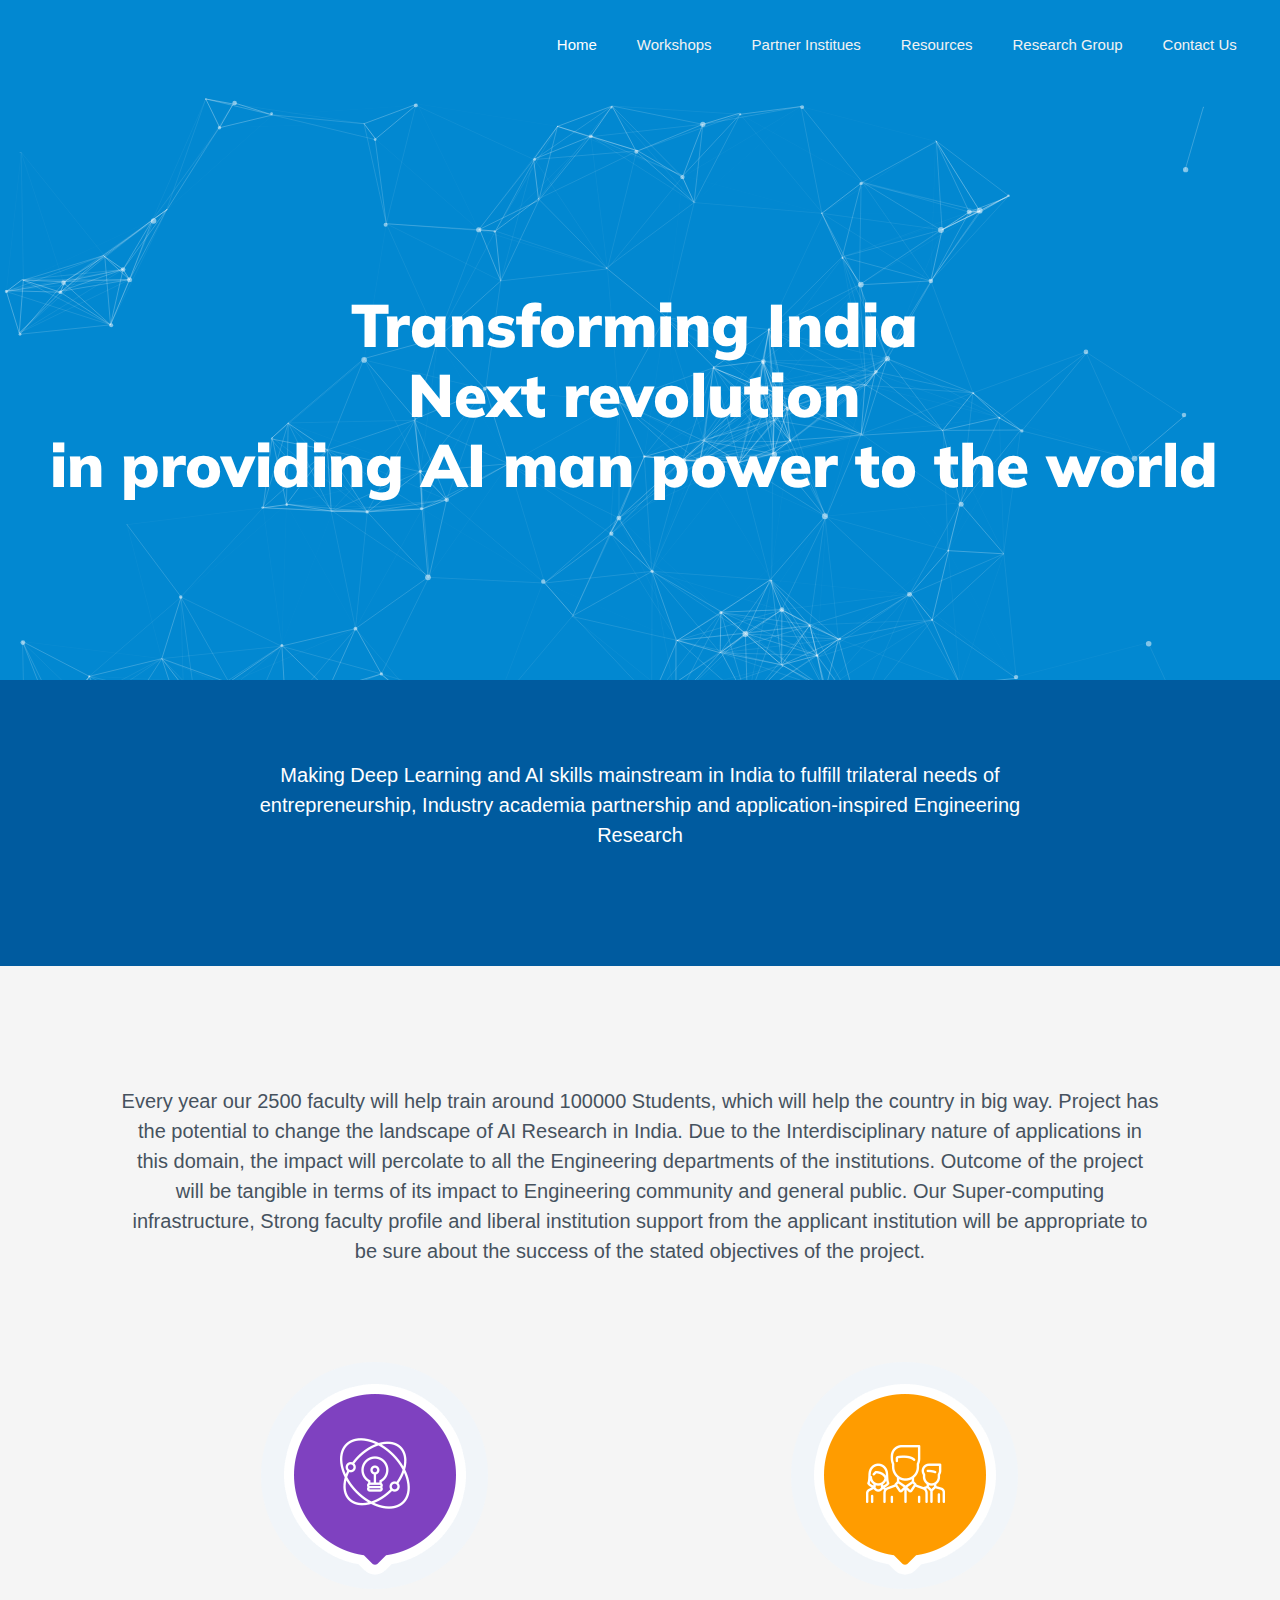
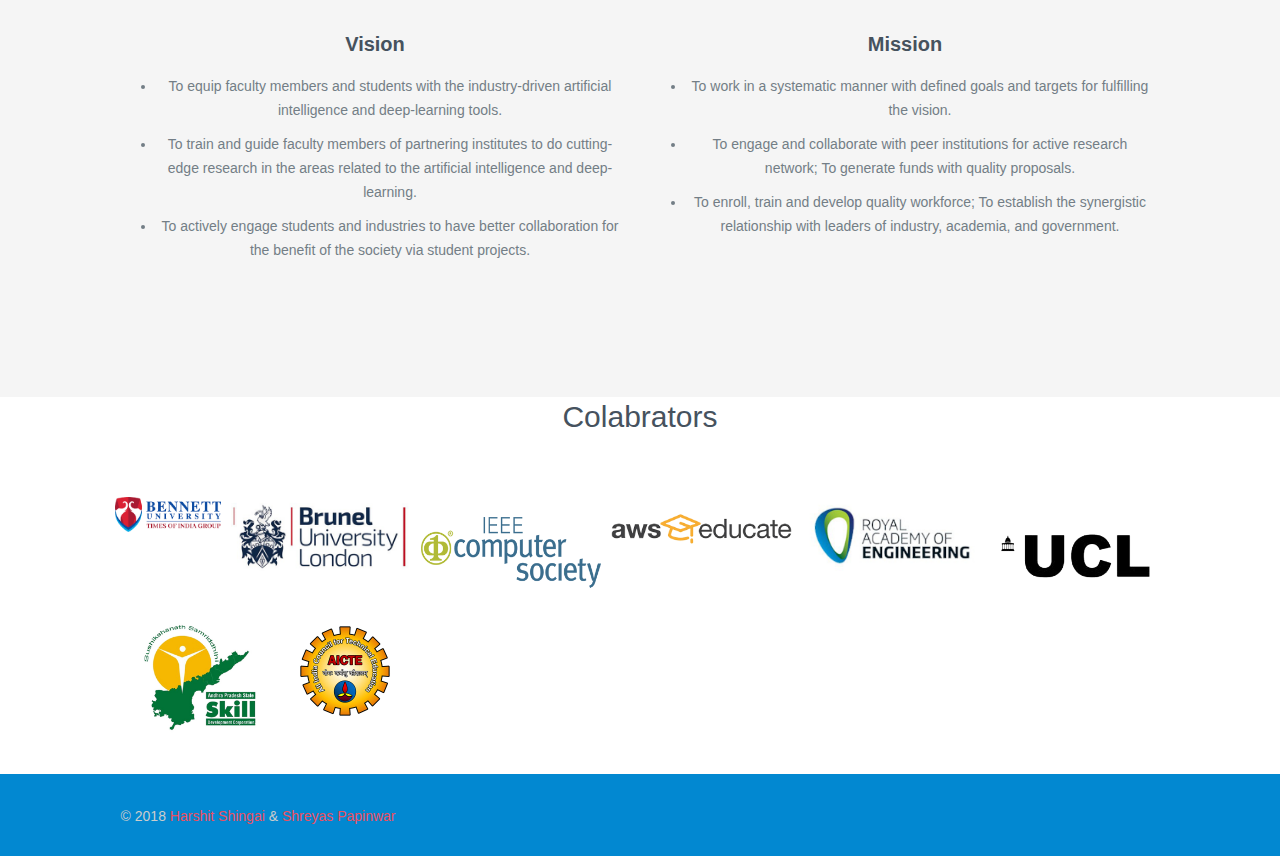
==== commit a022cb43: "." ====
--- a/index.html
+++ b/index.html
@@ -64,7 +64,7 @@
                                                 <a href="content/deep_learning/Resources.html"><span>Resources</span></a>
                                             </li>
                                             <li>
-                                                <a href="content/deep_learning/constuction.html"><span>Rsearch Group</span></a>
+                                                <a href="content/deep_learning/constuction.html"><span>Research Group</span></a>
                                             </li>
                                             <li>
                                                 <a href="content/deep_learning/contact.html"><span>Contact Us</span></a>
@@ -214,7 +214,13 @@
 					<div style="width: 16%" class="img-a">
                         <img src="images/ucl.png">
                     </div>
-					
+					<div style="width: 16%" class="img-a">
+                        <img src="images/apsd.jpg">
+                    </div>
+					<div style="width: 16%" class="img-a">
+                        <img src="images/aicte-logo.jpg" style="width:100px;">
+                    </div>
+
                 </div>
             </div>
                     </div>
--- a/css/particles_style.css
+++ b/css/particles_style.css
@@ -9,6 +9,6 @@
 	
 	width : 100%;
 	height : 100vh;
-	background: #46525E;  
+	background: #0288d1;  
 	
 }--- a/content/deep_learning/css/custom.css
+++ b/content/deep_learning/css/custom.css
@@ -2,4 +2,16 @@
     float: left;
   width: 33.33%;
   padding: 5px;
+}
+.table1{
+    color:#030303;
+    border: 1px solid #dedede;
+}
+.table1 :hover{
+    color:#030303;
+
+}
+.text{
+    color:#030303;
+
 }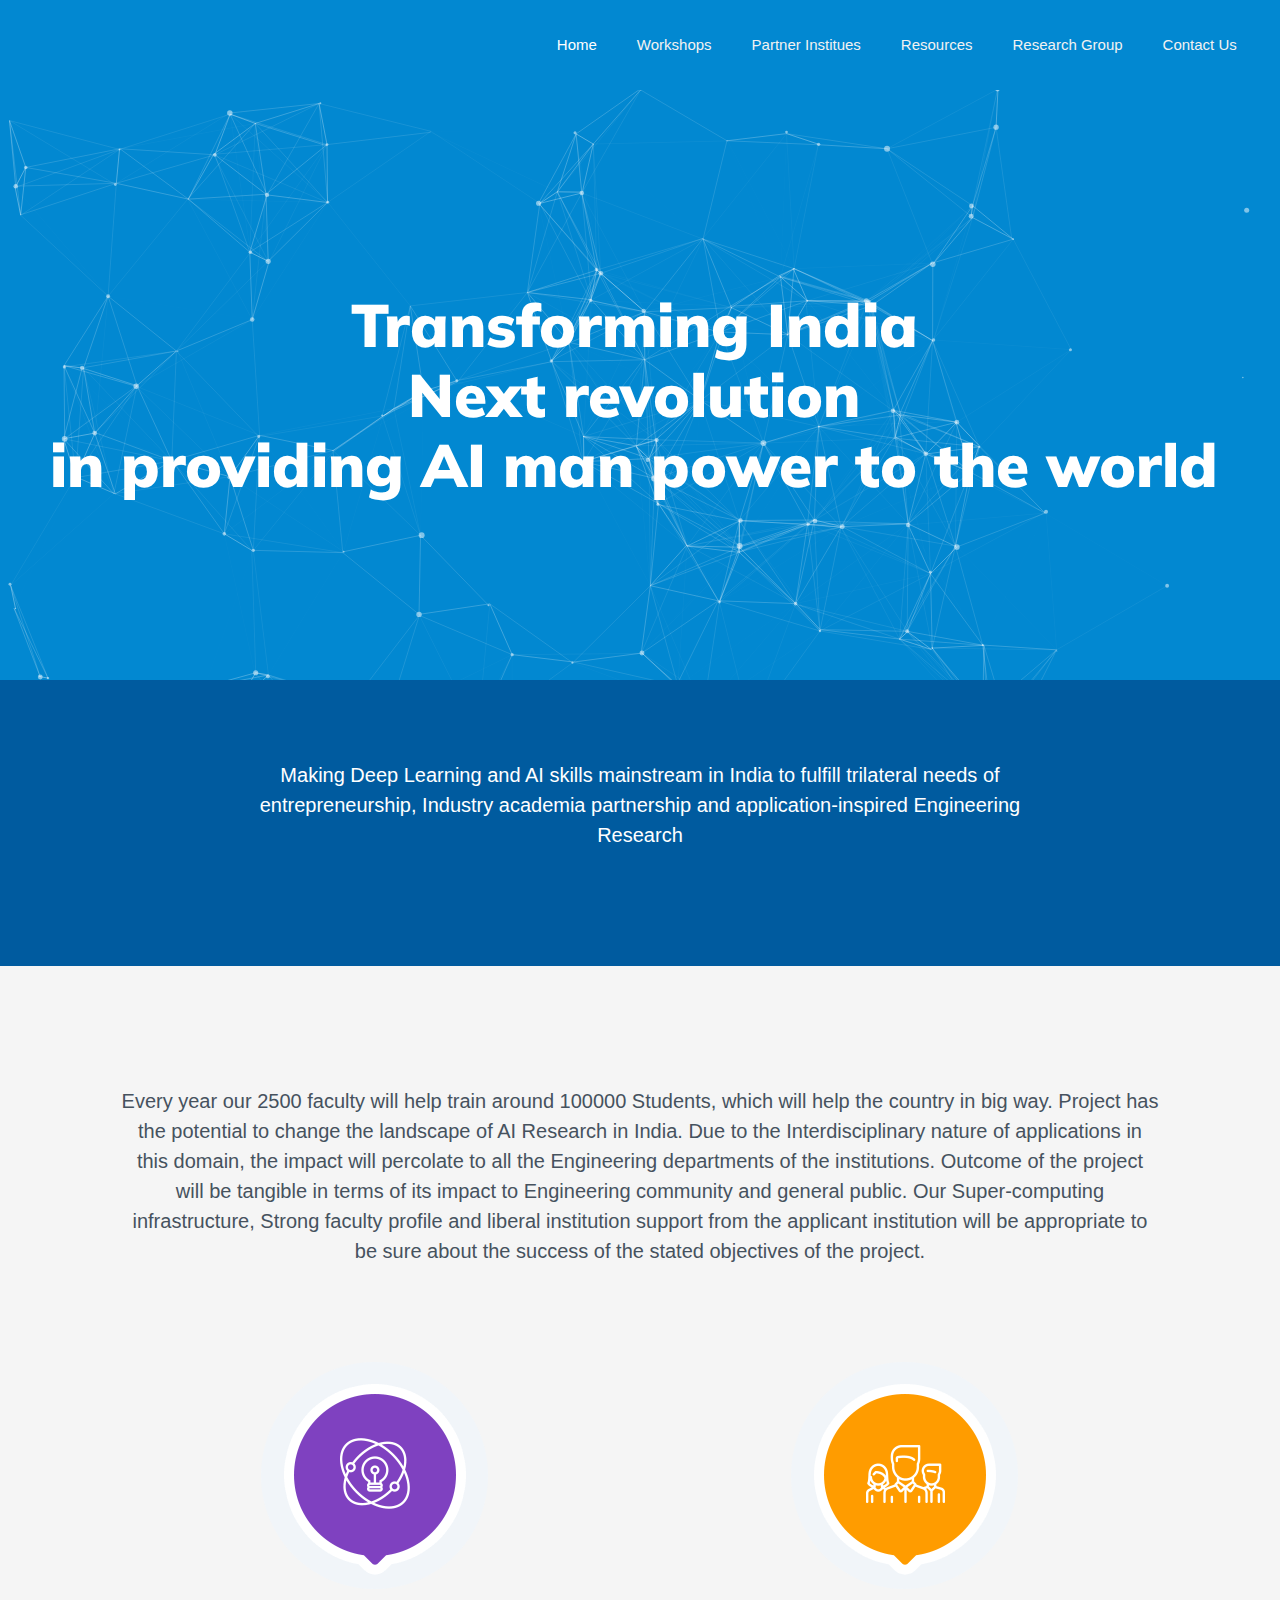
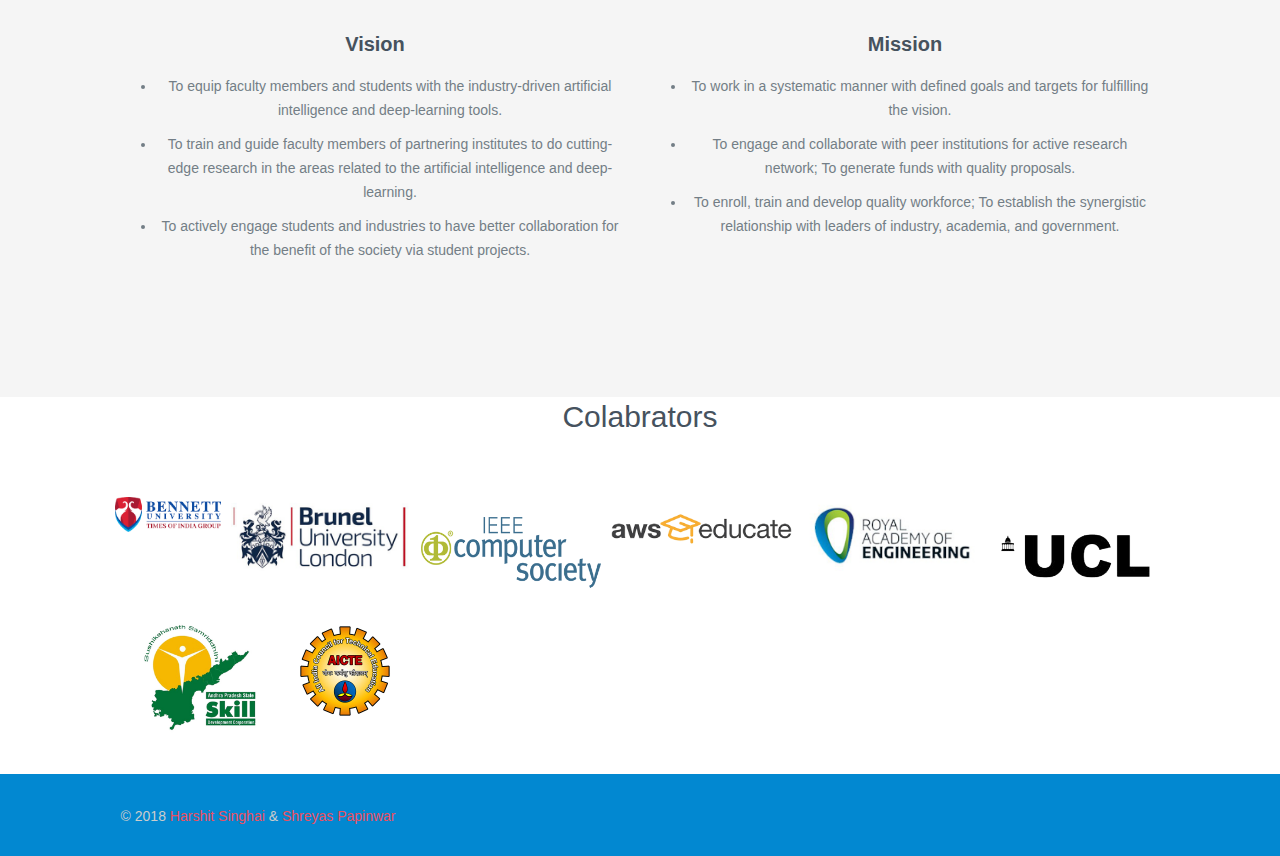
==== commit aba4e3a4: "Update index.html" ====
--- a/index.html
+++ b/index.html
@@ -233,7 +233,7 @@
                     <div class="column one">
                         <a id="back_to_top" class="button button_js" href="#"><i class="icon-up-open-big"></i></a>
                         <div class="copyright">
-                            &copy; 2018 <a target="_blank" rel="nofollow" href="https://www.linkedin.com/in/harshitsinghai/">Harshit Shingai</a> & <a target="_blank" rel="nofollow" href="http://shreyaspapi.github.io">Shreyas Papinwar</a> 
+                            &copy; 2018 <a target="_blank" rel="nofollow" href="https://www.linkedin.com/in/harshitsinghai/">Harshit Singhai</a> & <a target="_blank" rel="nofollow" href="http://shreyaspapi.github.io">Shreyas Papinwar</a> 
                         </div>
                     </div>
                 </div>
@@ -312,4 +312,4 @@
         });
     </script>
 
-</body>+</body>
